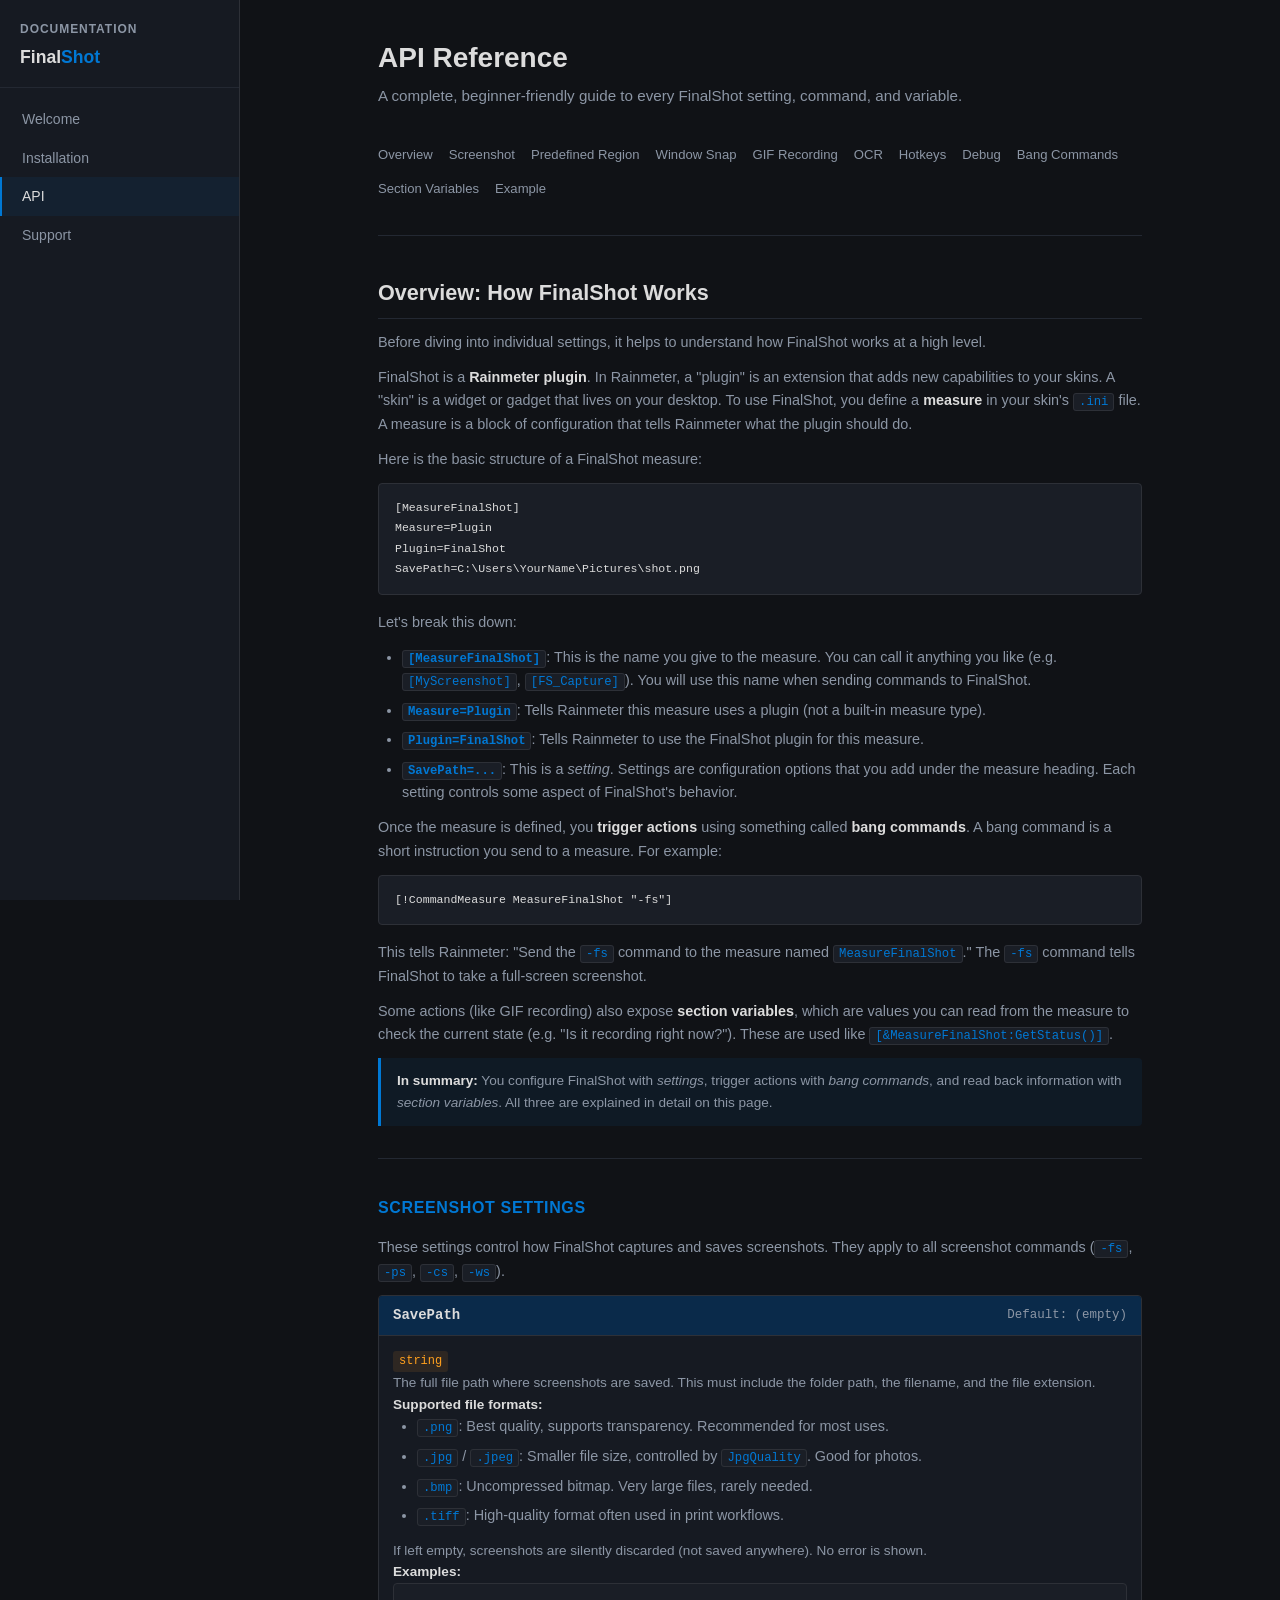
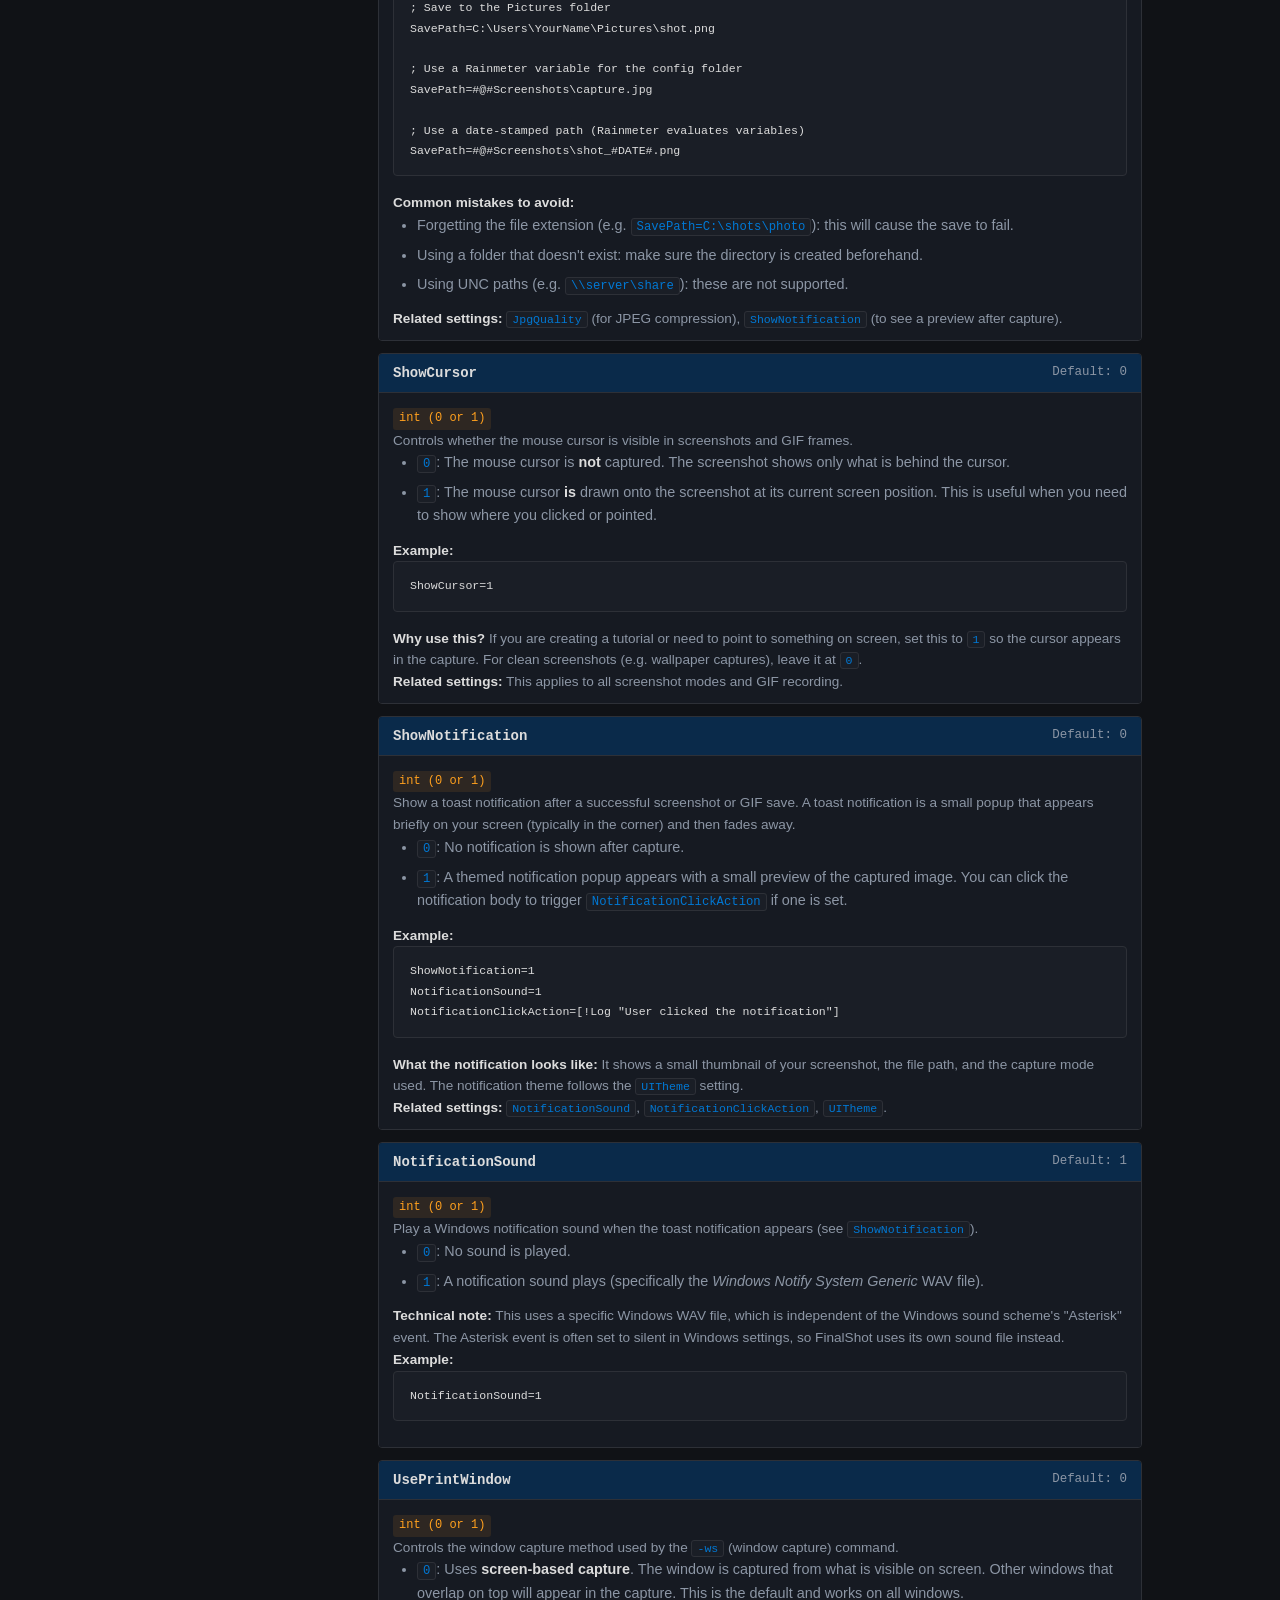
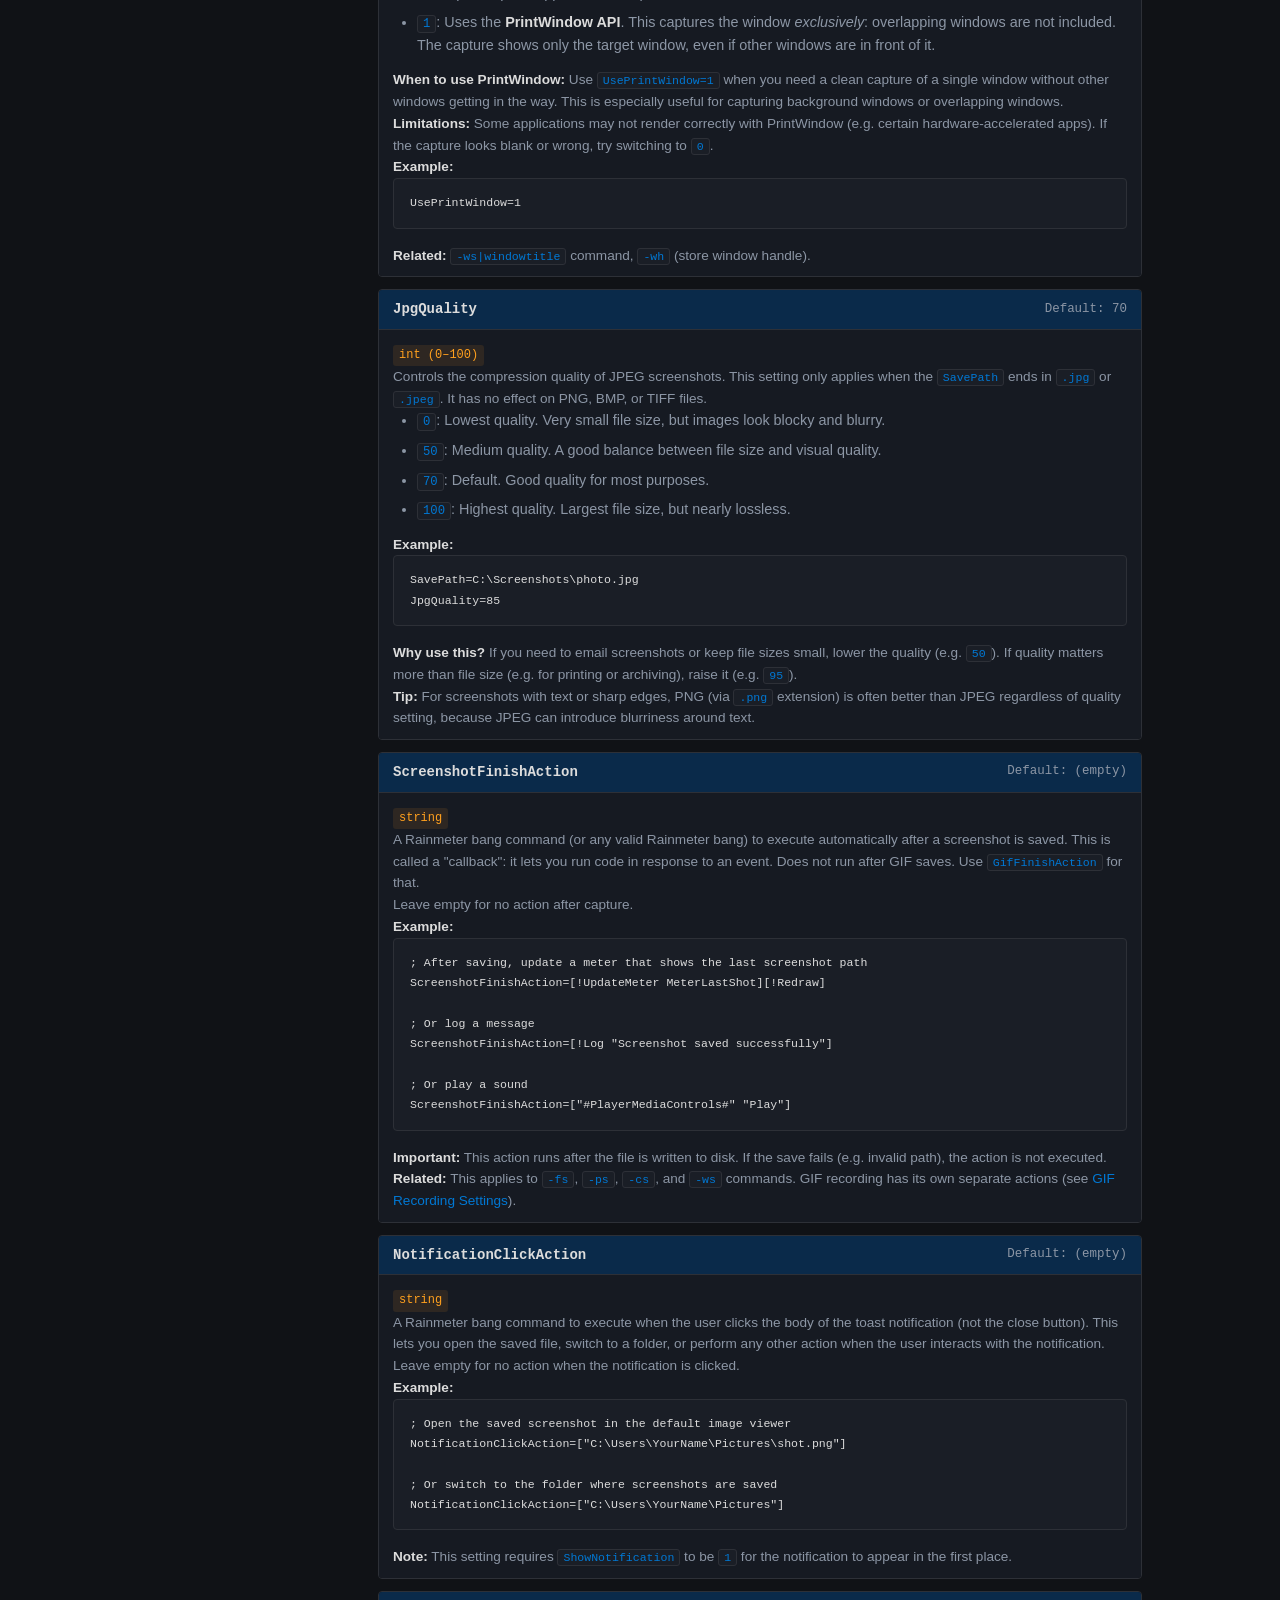
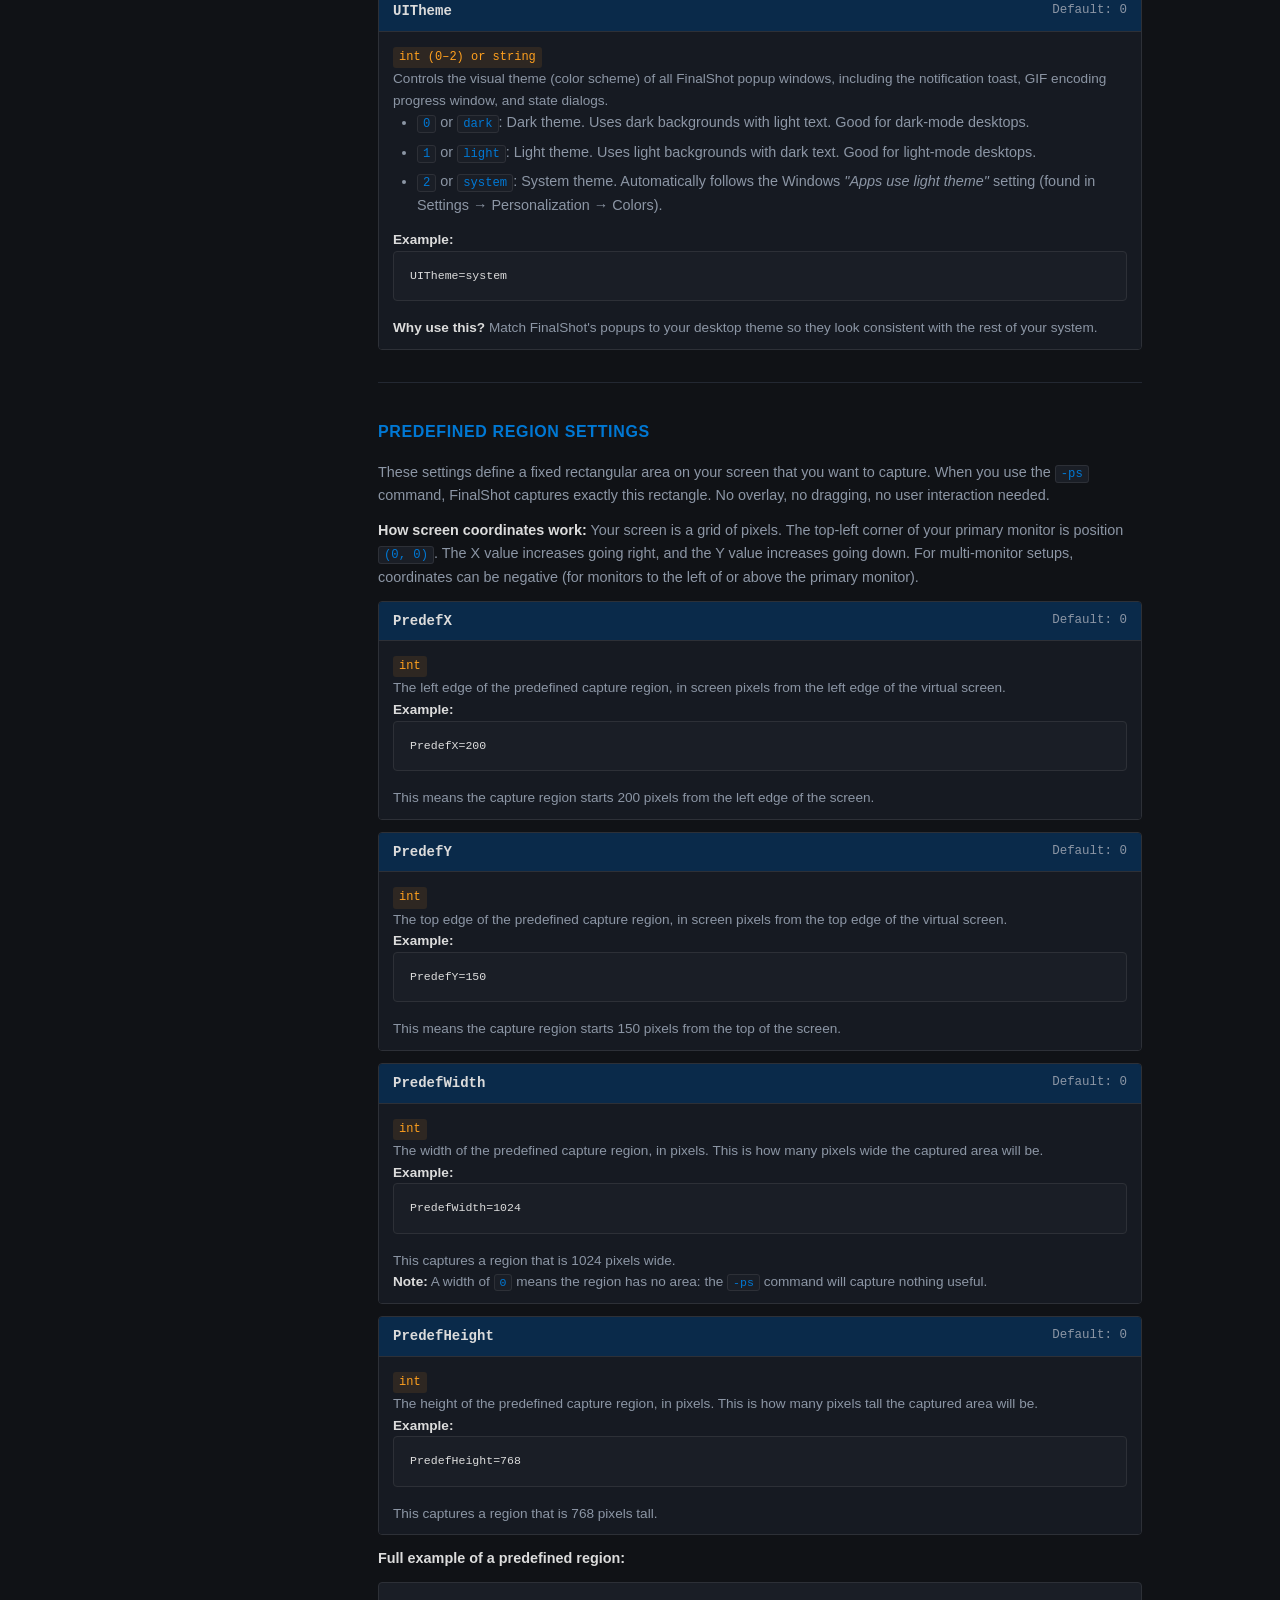
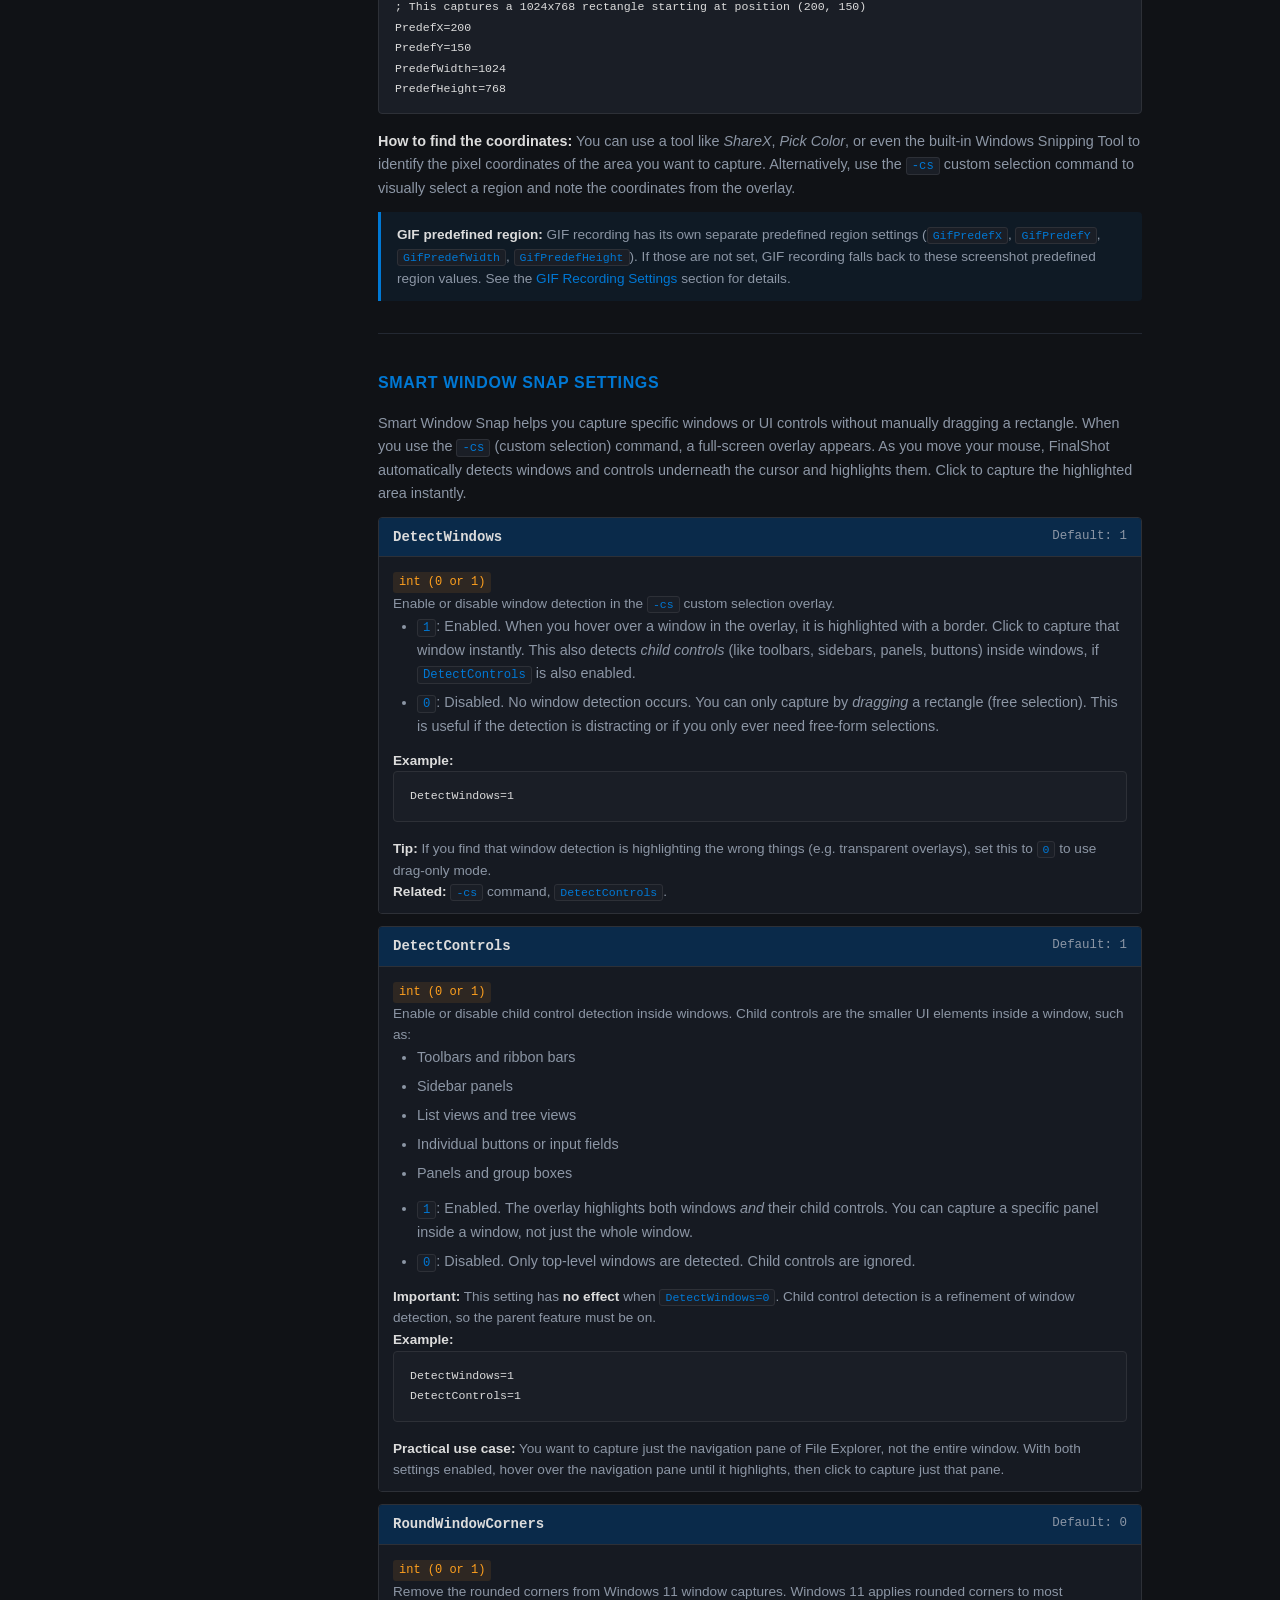
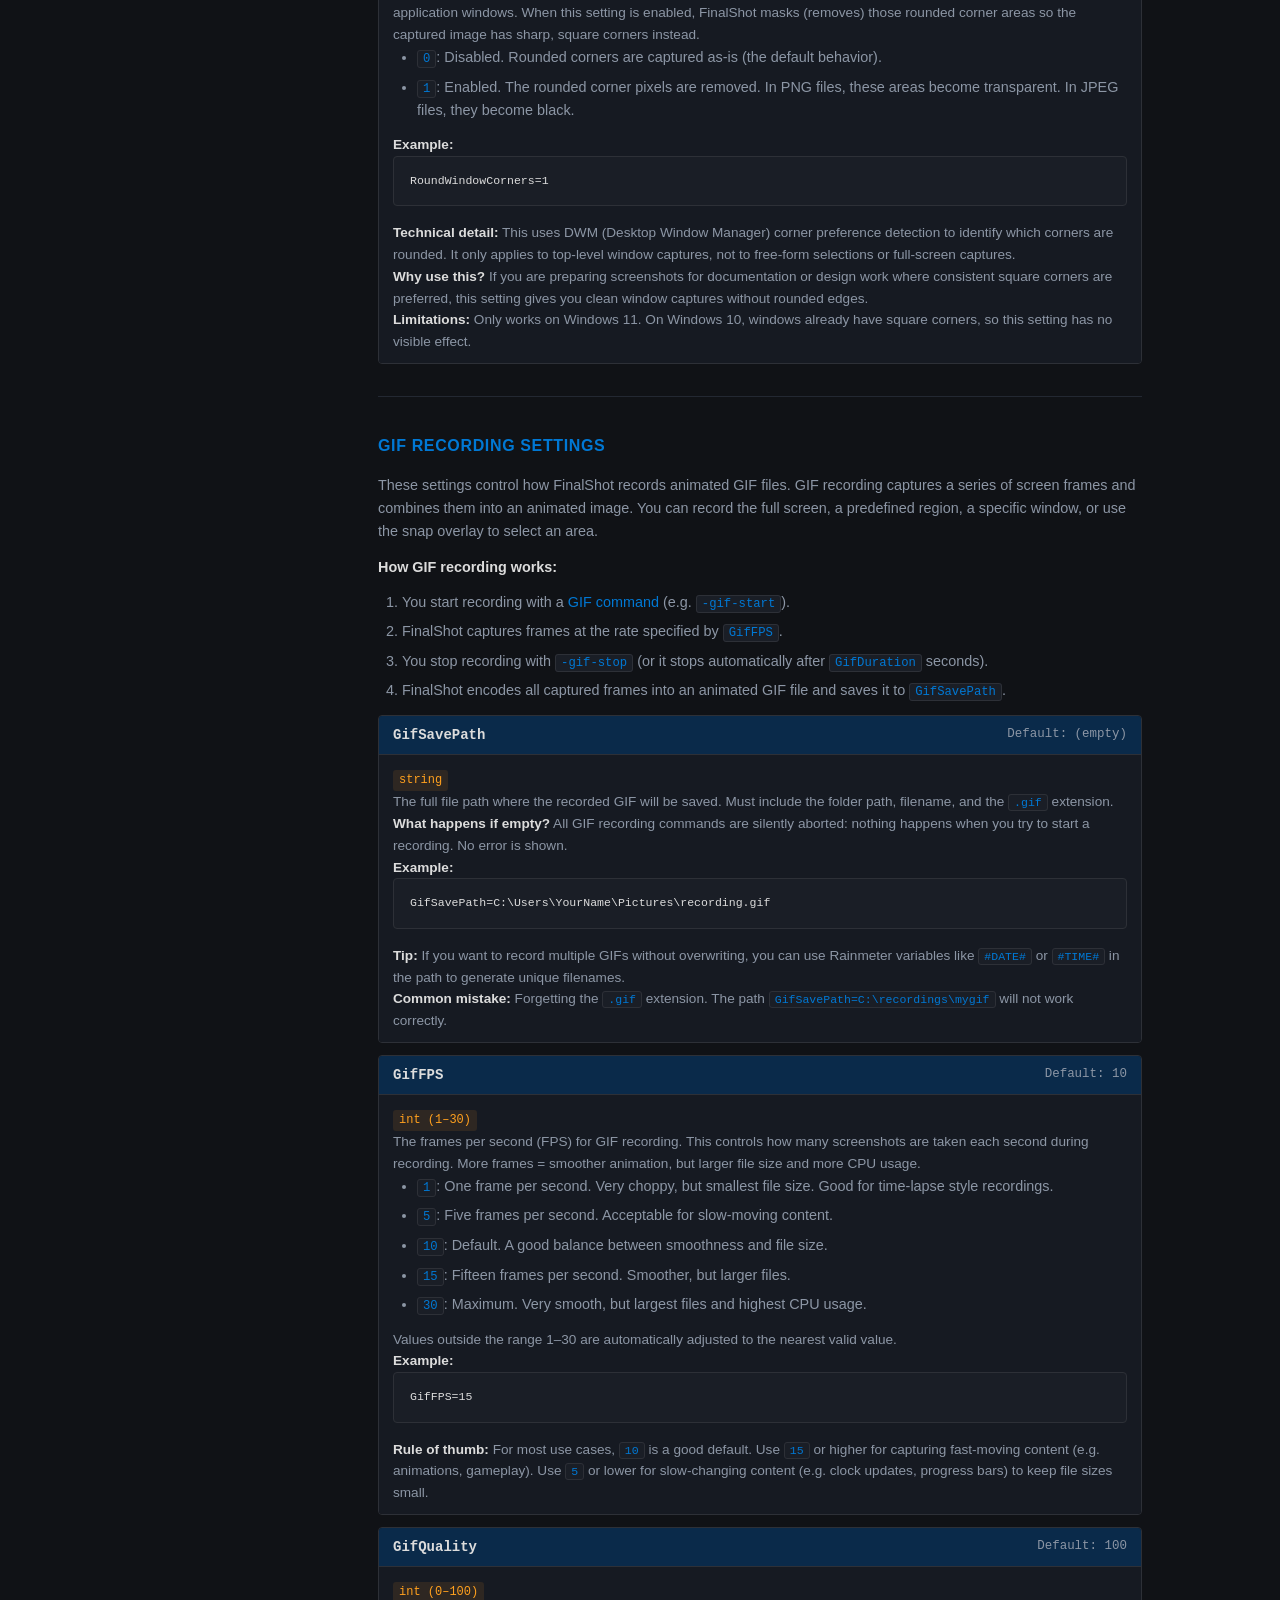
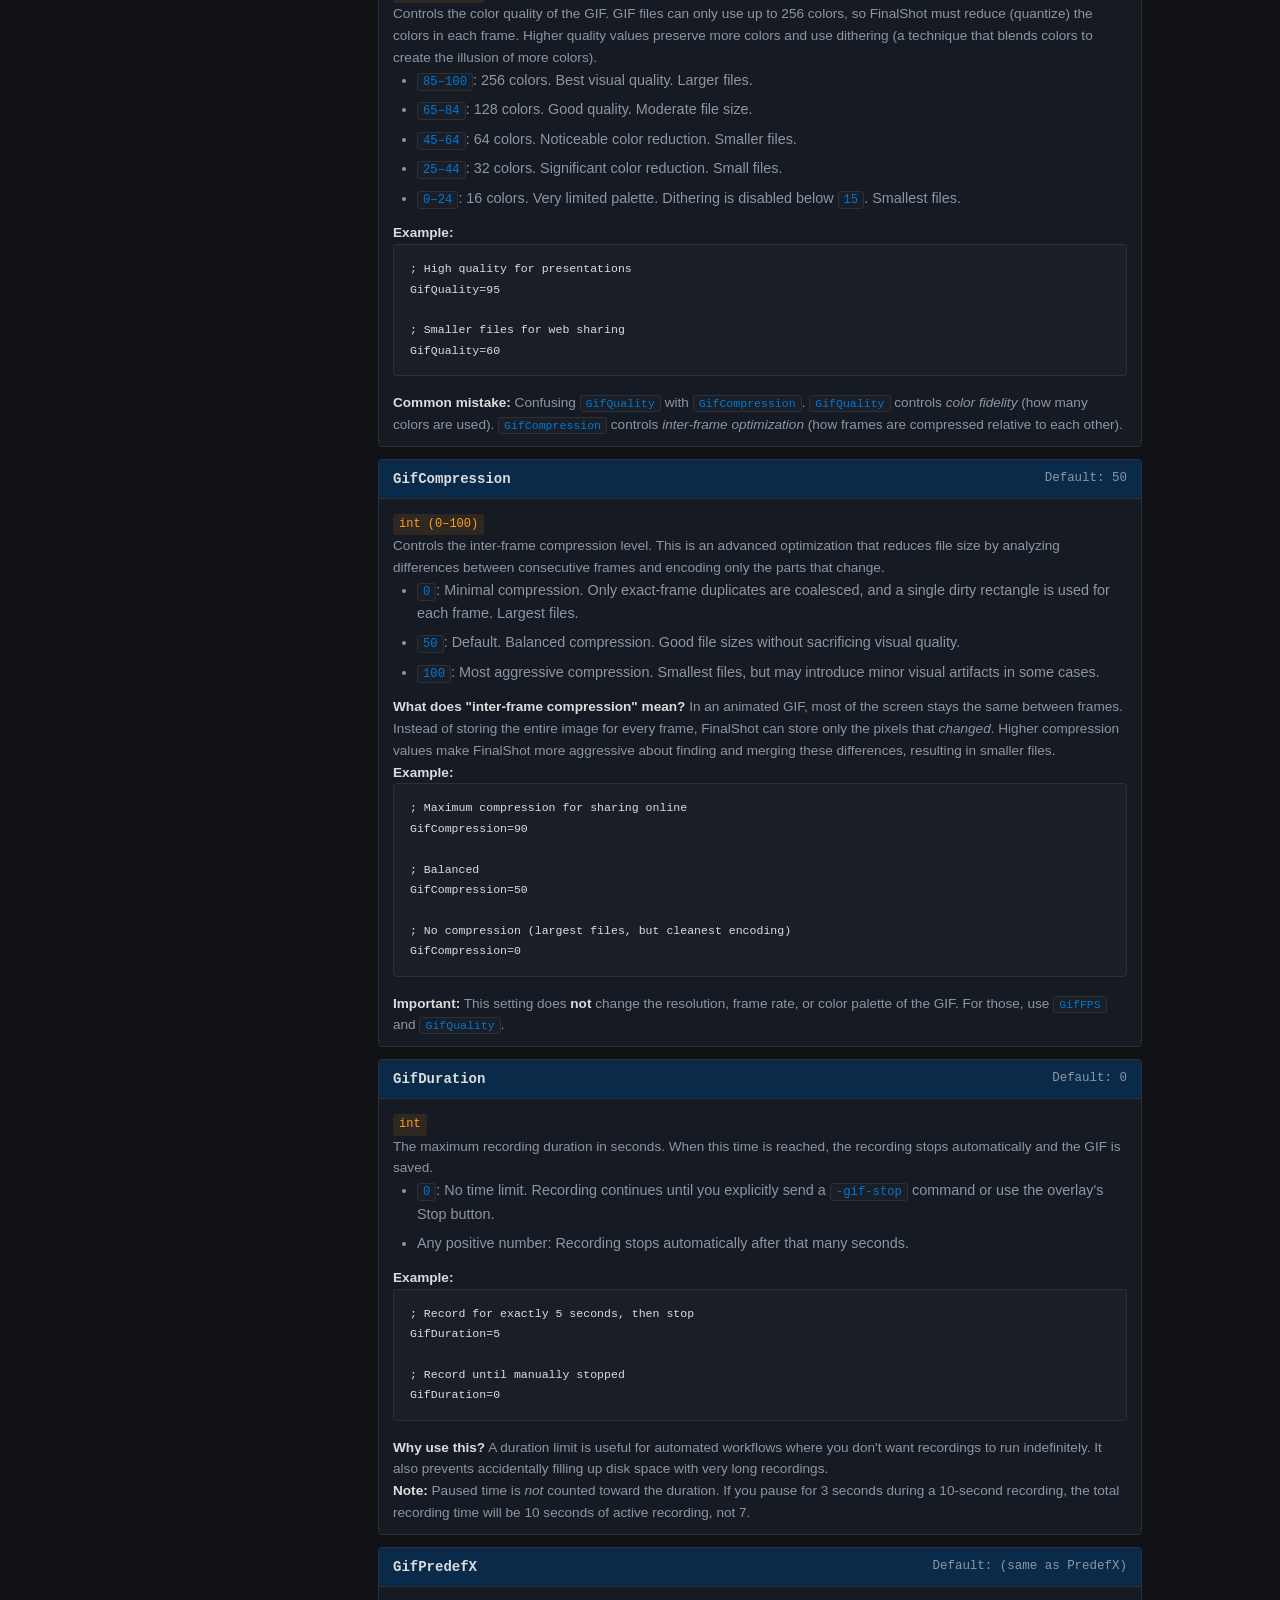
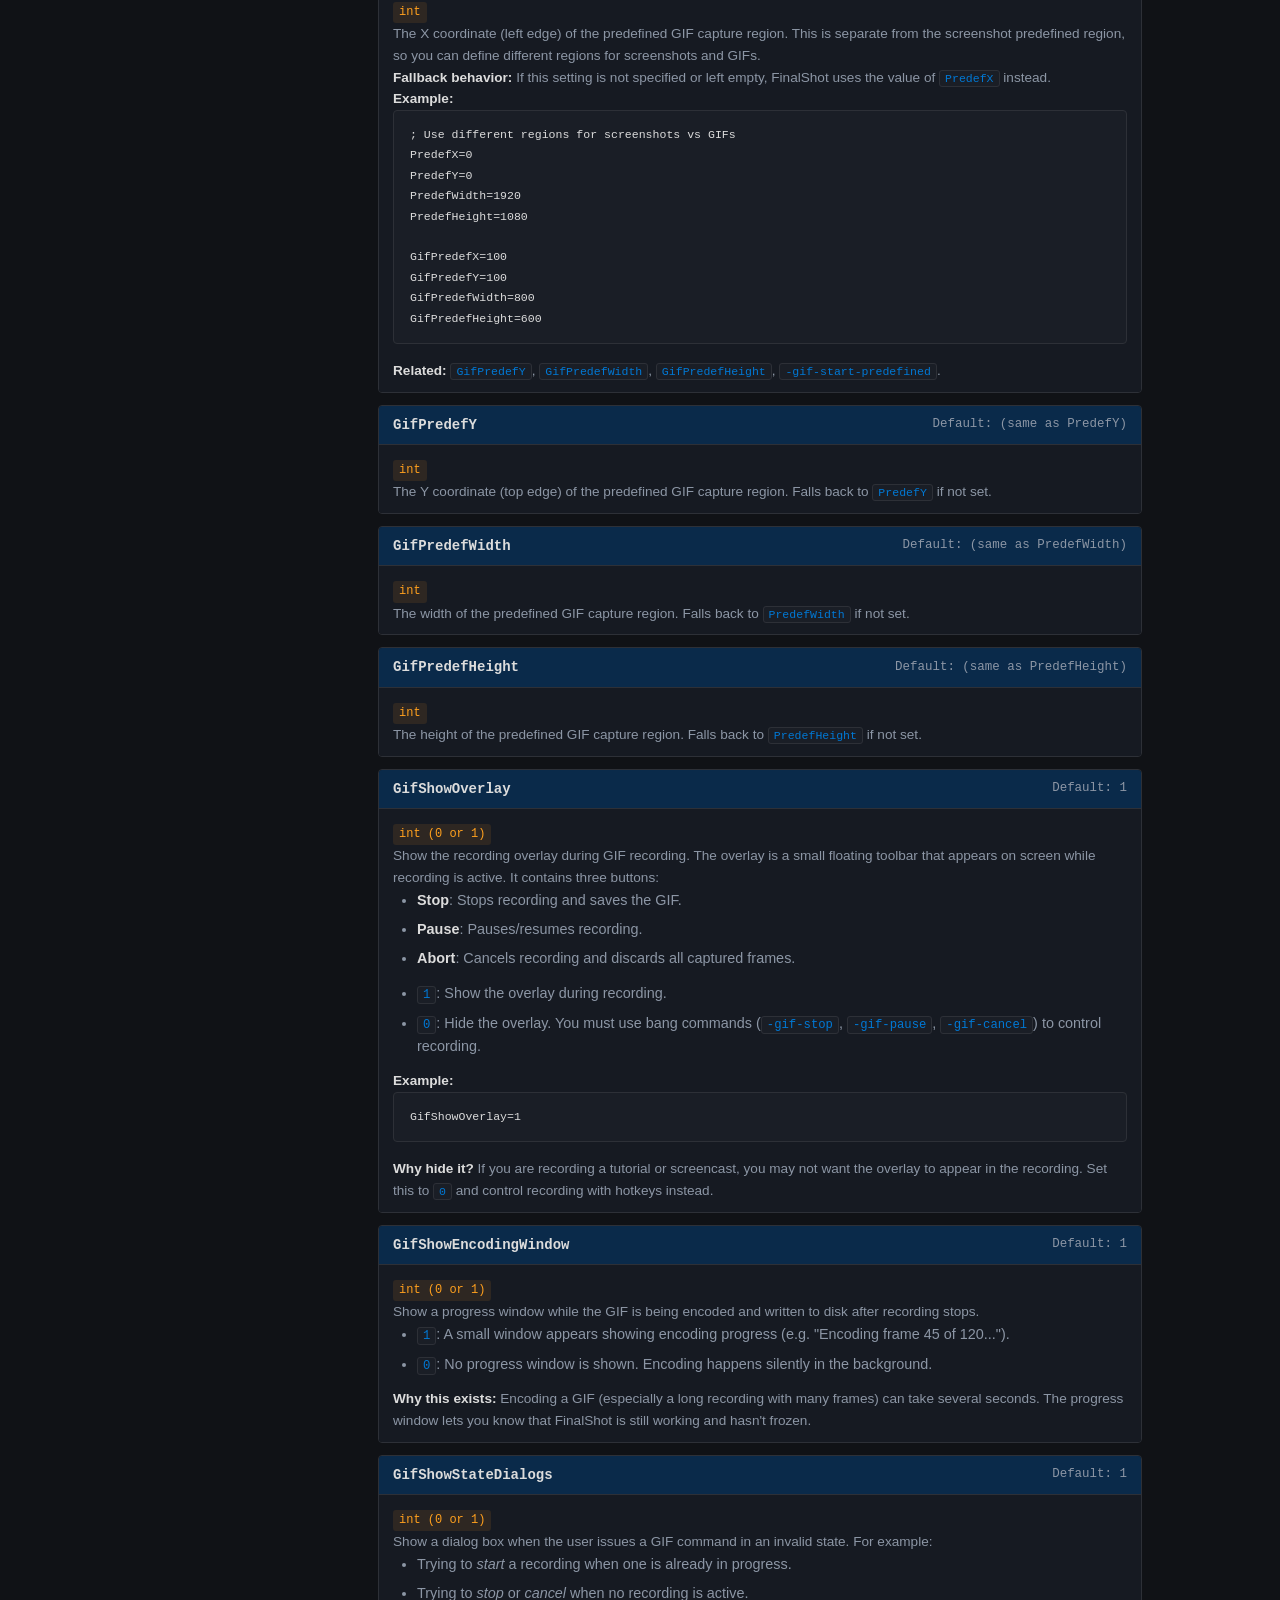
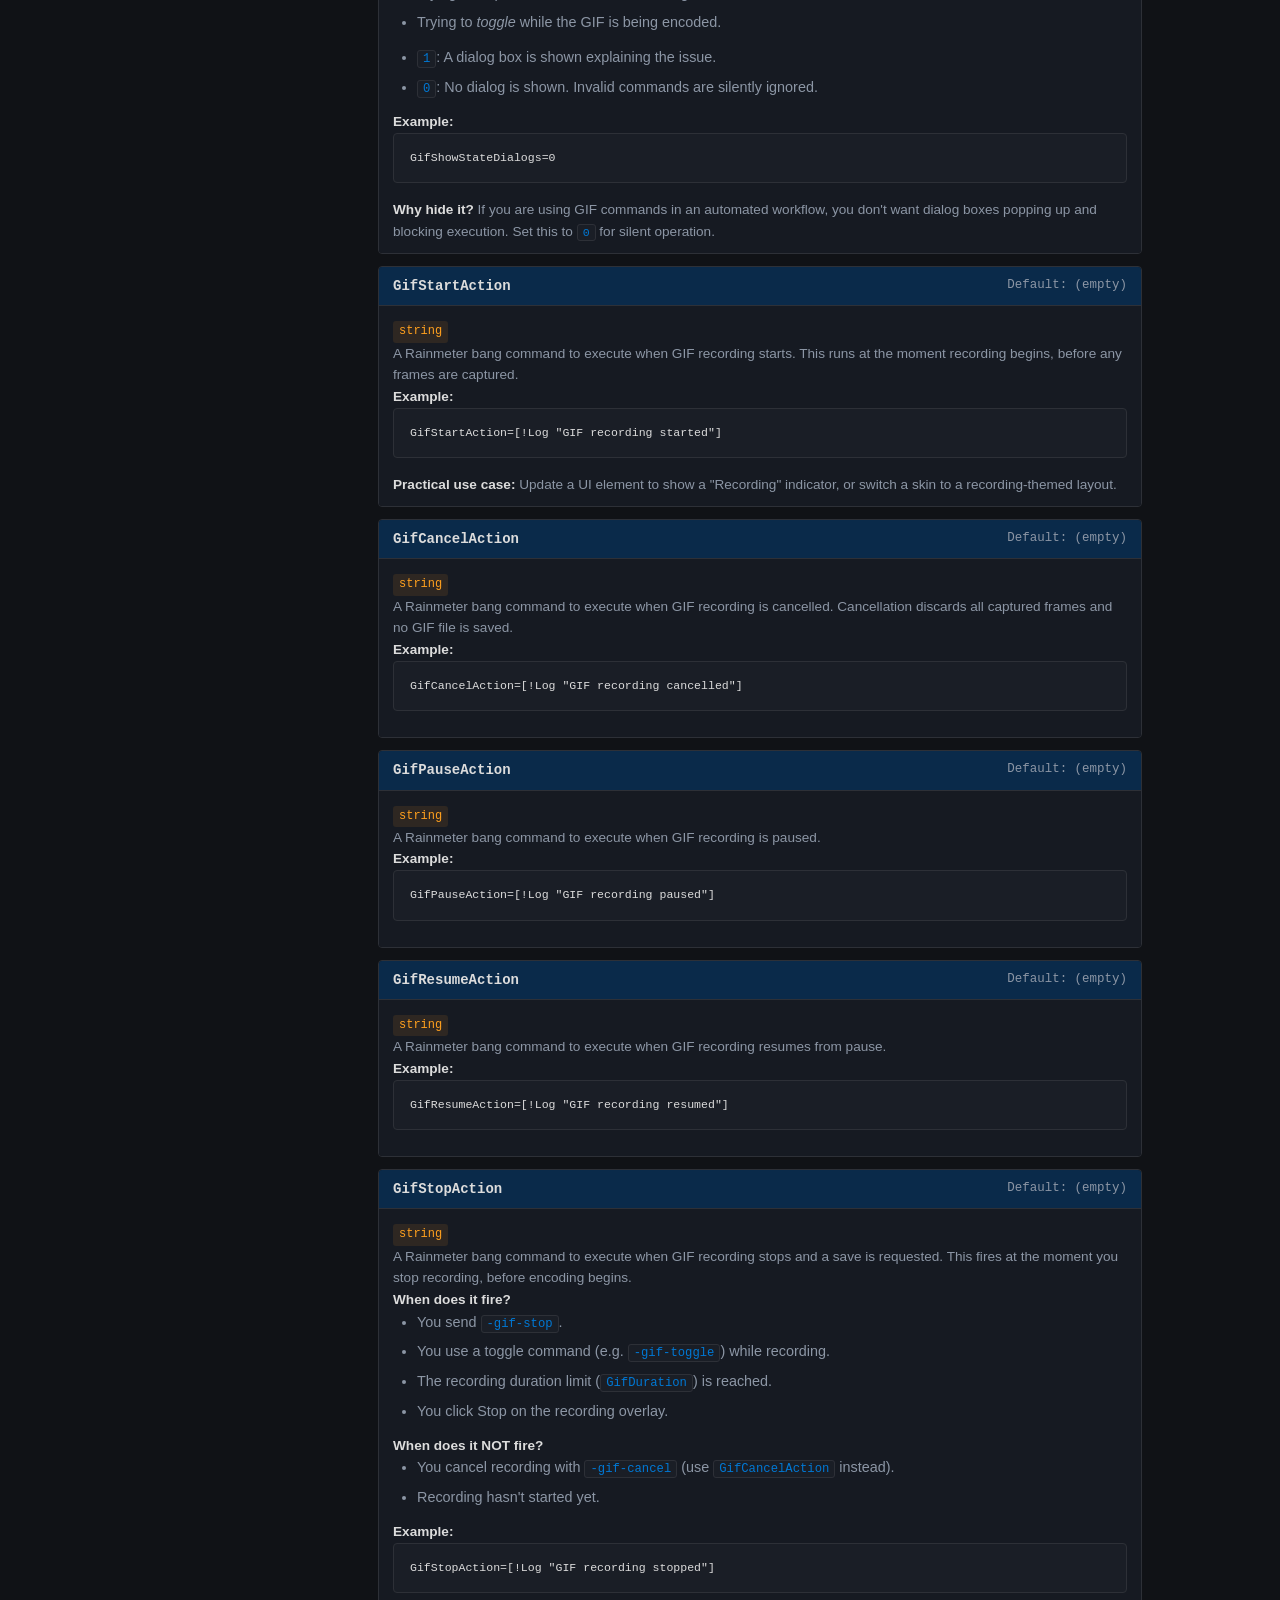
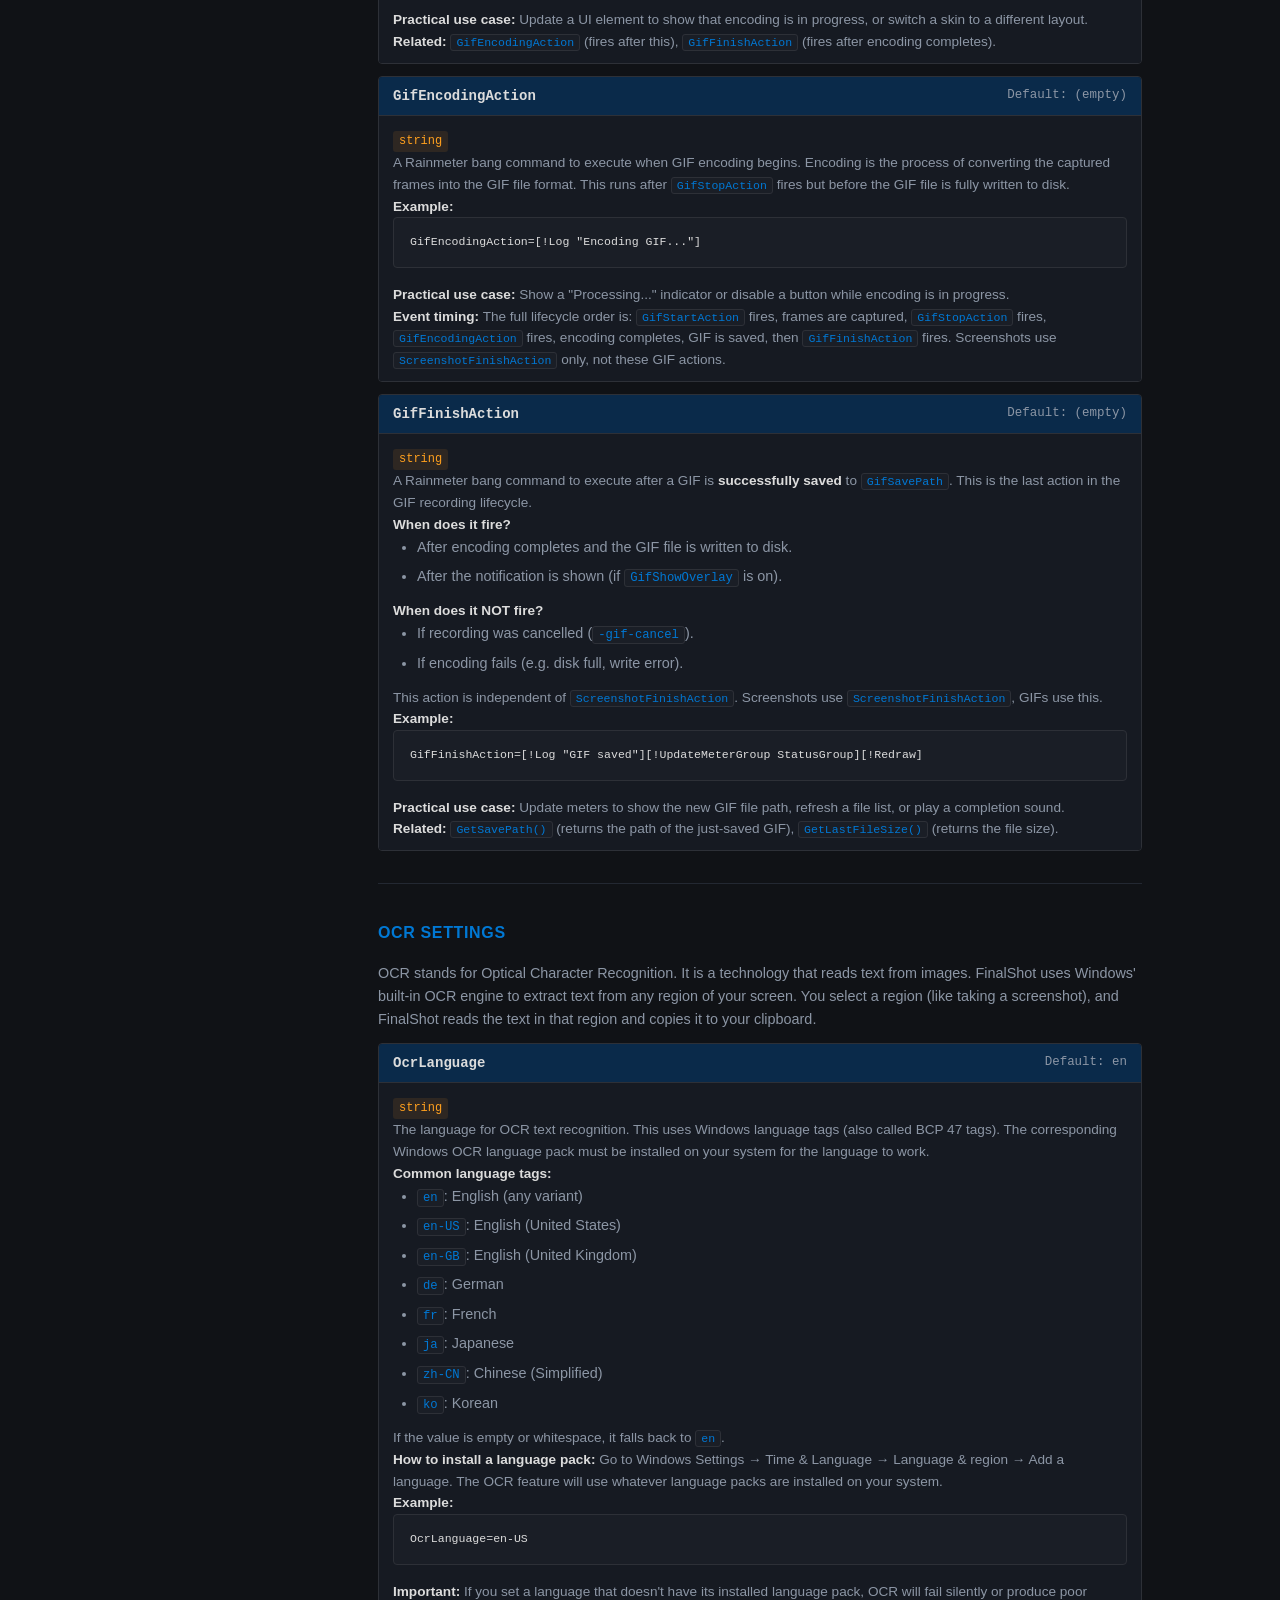
==== docs/api.html @ 5891e448 "Refactor code structure for improved readability and maintainability" ====
<!DOCTYPE html>
<html lang="en">
<head>
    <meta charset="UTF-8">
    <meta name="viewport" content="width=device-width, initial-scale=1.0">
    <title>API Reference - FinalShot Documentation</title>
    <link rel="stylesheet" href="style.css">
</head>
<body>
    <div class="layout">
        <aside class="sidebar">
            <div class="sidebar-header">
                <div class="sidebar-title">Documentation</div>
                <div class="sidebar-brand">Final<span>Shot</span></div>
            </div>
            <nav class="sidebar-nav">
                <a href="welcome.html" class="nav-link">Welcome</a>
                <a href="installation.html" class="nav-link">Installation</a>
                <a href="api.html" class="nav-link active">API</a>
                <a href="support.html" class="nav-link">Support</a>
            </nav>
        </aside>

        <main class="main">
            <div class="content">
                <h1>API Reference</h1>
                <p class="subtitle">A complete, beginner-friendly guide to every FinalShot setting, command, and variable.</p>

                <!-- ============================================ -->
                <!-- Table of Contents                            -->
                <!-- ============================================ -->
                <nav class="page-nav">
                    <a href="#overview">Overview</a>
                    <a href="#screenshot-settings">Screenshot</a>
                    <a href="#predefined-region">Predefined Region</a>
                    <a href="#smart-window-snap">Window Snap</a>
                    <a href="#gif-recording-settings">GIF Recording</a>
                    <a href="#ocr-settings">OCR</a>
                    <a href="#hotkey-settings">Hotkeys</a>
                    <a href="#debug-settings">Debug</a>
                    <a href="#bang-commands">Bang Commands</a>
                    <a href="#section-variables">Section Variables</a>
                    <a href="#example">Example</a>
                </nav>

                <hr class="section-divider">

                <!-- ============================================ -->
                <!-- Overview                                     -->
                <!-- ============================================ -->
                <h2 id="overview">Overview: How FinalShot Works</h2>

                <p>Before diving into individual settings, it helps to understand how FinalShot works at a high level.</p>

                <p>FinalShot is a <strong>Rainmeter plugin</strong>. In Rainmeter, a "plugin" is an extension that adds new capabilities to your skins. A "skin" is a widget or gadget that lives on your desktop. To use FinalShot, you define a <strong>measure</strong> in your skin's <code>.ini</code> file. A measure is a block of configuration that tells Rainmeter what the plugin should do.</p>

                <p>Here is the basic structure of a FinalShot measure:</p>

<pre><code>[MeasureFinalShot]
Measure=Plugin
Plugin=FinalShot
SavePath=C:\Users\YourName\Pictures\shot.png</code></pre>

                <p>Let's break this down:</p>
                <ul>
                    <li><strong><code>[MeasureFinalShot]</code></strong>: This is the name you give to the measure. You can call it anything you like (e.g. <code>[MyScreenshot]</code>, <code>[FS_Capture]</code>). You will use this name when sending commands to FinalShot.</li>
                    <li><strong><code>Measure=Plugin</code></strong>: Tells Rainmeter this measure uses a plugin (not a built-in measure type).</li>
                    <li><strong><code>Plugin=FinalShot</code></strong>: Tells Rainmeter to use the FinalShot plugin for this measure.</li>
                    <li><strong><code>SavePath=...</code></strong>: This is a <em>setting</em>. Settings are configuration options that you add under the measure heading. Each setting controls some aspect of FinalShot's behavior.</li>
                </ul>

                <p>Once the measure is defined, you <strong>trigger actions</strong> using something called <strong>bang commands</strong>. A bang command is a short instruction you send to a measure. For example:</p>

<pre><code>[!CommandMeasure MeasureFinalShot "-fs"]</code></pre>

                <p>This tells Rainmeter: "Send the <code>-fs</code> command to the measure named <code>MeasureFinalShot</code>." The <code>-fs</code> command tells FinalShot to take a full-screen screenshot.</p>

                <p>Some actions (like GIF recording) also expose <strong>section variables</strong>, which are values you can read from the measure to check the current state (e.g. "Is it recording right now?"). These are used like <code>[&amp;MeasureFinalShot:GetStatus()]</code>.</p>

                <div class="note">
                    <p><strong>In summary:</strong> You configure FinalShot with <em>settings</em>, trigger actions with <em>bang commands</em>, and read back information with <em>section variables</em>. All three are explained in detail on this page.</p>
                </div>

                <hr class="section-divider">

                <!-- ============================================ -->
                <!-- Screenshot Settings                          -->
                <!-- ============================================ -->
                <div class="category-header">
                    <h3 id="screenshot-settings">Screenshot Settings</h3>
                </div>

                <p>These settings control how FinalShot captures and saves screenshots. They apply to all screenshot commands (<code>-fs</code>, <code>-ps</code>, <code>-cs</code>, <code>-ws</code>).</p>

                <div class="api-block">
                    <div class="api-block-header">
                        <span class="api-name">SavePath</span>
                        <span class="api-default">Default: (empty)</span>
                    </div>
                    <div class="api-block-content">
                        <span class="api-type">string</span>
                        <p>The full file path where screenshots are saved. This must include the folder path, the filename, and the file extension.</p>
                        <p><strong>Supported file formats:</strong></p>
                        <ul>
                            <li><code>.png</code>: Best quality, supports transparency. Recommended for most uses.</li>
                            <li><code>.jpg</code> / <code>.jpeg</code>: Smaller file size, controlled by <code>JpgQuality</code>. Good for photos.</li>
                            <li><code>.bmp</code>: Uncompressed bitmap. Very large files, rarely needed.</li>
                            <li><code>.tiff</code>: High-quality format often used in print workflows.</li>
                        </ul>
                        <p>If left empty, screenshots are silently discarded (not saved anywhere). No error is shown.</p>

                        <p><strong>Examples:</strong></p>
<pre><code>; Save to the Pictures folder
SavePath=C:\Users\YourName\Pictures\shot.png

; Use a Rainmeter variable for the config folder
SavePath=#@#Screenshots\capture.jpg

; Use a date-stamped path (Rainmeter evaluates variables)
SavePath=#@#Screenshots\shot_#DATE#.png</code></pre>

                        <p><strong>Common mistakes to avoid:</strong></p>
                        <ul>
                            <li>Forgetting the file extension (e.g. <code>SavePath=C:\shots\photo</code>): this will cause the save to fail.</li>
                            <li>Using a folder that doesn't exist: make sure the directory is created beforehand.</li>
                            <li>Using UNC paths (e.g. <code>\\server\share</code>): these are not supported.</li>
                        </ul>

                        <p><strong>Related settings:</strong> <a href="#screenshot-settings"><code>JpgQuality</code></a> (for JPEG compression), <a href="#screenshot-settings"><code>ShowNotification</code></a> (to see a preview after capture).</p>
                    </div>
                </div>

                <div class="api-block">
                    <div class="api-block-header">
                        <span class="api-name">ShowCursor</span>
                        <span class="api-default">Default: 0</span>
                    </div>
                    <div class="api-block-content">
                        <span class="api-type">int (0 or 1)</span>
                        <p>Controls whether the mouse cursor is visible in screenshots and GIF frames.</p>
                        <ul>
                            <li><code>0</code>: The mouse cursor is <strong>not</strong> captured. The screenshot shows only what is behind the cursor.</li>
                            <li><code>1</code>: The mouse cursor <strong>is</strong> drawn onto the screenshot at its current screen position. This is useful when you need to show where you clicked or pointed.</li>
                        </ul>

                        <p><strong>Example:</strong></p>
<pre><code>ShowCursor=1</code></pre>

                        <p><strong>Why use this?</strong> If you are creating a tutorial or need to point to something on screen, set this to <code>1</code> so the cursor appears in the capture. For clean screenshots (e.g. wallpaper captures), leave it at <code>0</code>.</p>

                        <p><strong>Related settings:</strong> This applies to all screenshot modes and GIF recording.</p>
                    </div>
                </div>

                <div class="api-block">
                    <div class="api-block-header">
                        <span class="api-name">ShowNotification</span>
                        <span class="api-default">Default: 0</span>
                    </div>
                    <div class="api-block-content">
                        <span class="api-type">int (0 or 1)</span>
                        <p>Show a toast notification after a successful screenshot or GIF save. A toast notification is a small popup that appears briefly on your screen (typically in the corner) and then fades away.</p>
                        <ul>
                            <li><code>0</code>: No notification is shown after capture.</li>
                            <li><code>1</code>: A themed notification popup appears with a small preview of the captured image. You can click the notification body to trigger <code>NotificationClickAction</code> if one is set.</li>
                        </ul>

                        <p><strong>Example:</strong></p>
<pre><code>ShowNotification=1
NotificationSound=1
NotificationClickAction=[!Log "User clicked the notification"]</code></pre>

                        <p><strong>What the notification looks like:</strong> It shows a small thumbnail of your screenshot, the file path, and the capture mode used. The notification theme follows the <a href="#screenshot-settings"><code>UITheme</code></a> setting.</p>

                        <p><strong>Related settings:</strong> <a href="#screenshot-settings"><code>NotificationSound</code></a>, <a href="#screenshot-settings"><code>NotificationClickAction</code></a>, <a href="#screenshot-settings"><code>UITheme</code></a>.</p>
                    </div>
                </div>

                <div class="api-block">
                    <div class="api-block-header">
                        <span class="api-name">NotificationSound</span>
                        <span class="api-default">Default: 1</span>
                    </div>
                    <div class="api-block-content">
                        <span class="api-type">int (0 or 1)</span>
                        <p>Play a Windows notification sound when the toast notification appears (see <a href="#screenshot-settings"><code>ShowNotification</code></a>).</p>
                        <ul>
                            <li><code>0</code>: No sound is played.</li>
                            <li><code>1</code>: A notification sound plays (specifically the <em>Windows Notify System Generic</em> WAV file).</li>
                        </ul>

                        <p><strong>Technical note:</strong> This uses a specific Windows WAV file, which is independent of the Windows sound scheme's "Asterisk" event. The Asterisk event is often set to silent in Windows settings, so FinalShot uses its own sound file instead.</p>

                        <p><strong>Example:</strong></p>
<pre><code>NotificationSound=1</code></pre>
                    </div>
                </div>

                <div class="api-block">
                    <div class="api-block-header">
                        <span class="api-name">UsePrintWindow</span>
                        <span class="api-default">Default: 0</span>
                    </div>
                    <div class="api-block-content">
                        <span class="api-type">int (0 or 1)</span>
                        <p>Controls the window capture method used by the <a href="#bang-commands"><code>-ws</code></a> (window capture) command.</p>
                        <ul>
                            <li><code>0</code>: Uses <strong>screen-based capture</strong>. The window is captured from what is visible on screen. Other windows that overlap on top will appear in the capture. This is the default and works on all windows.</li>
                            <li><code>1</code>: Uses the <strong>PrintWindow API</strong>. This captures the window <em>exclusively</em>: overlapping windows are not included. The capture shows only the target window, even if other windows are in front of it.</li>
                        </ul>

                        <p><strong>When to use PrintWindow:</strong> Use <code>UsePrintWindow=1</code> when you need a clean capture of a single window without other windows getting in the way. This is especially useful for capturing background windows or overlapping windows.</p>

                        <p><strong>Limitations:</strong> Some applications may not render correctly with PrintWindow (e.g. certain hardware-accelerated apps). If the capture looks blank or wrong, try switching to <code>0</code>.</p>

                        <p><strong>Example:</strong></p>
<pre><code>UsePrintWindow=1</code></pre>

                        <p><strong>Related:</strong> <a href="#bang-commands"><code>-ws|windowtitle</code></a> command, <a href="#bang-commands"><code>-wh</code></a> (store window handle).</p>
                    </div>
                </div>

                <div class="api-block">
                    <div class="api-block-header">
                        <span class="api-name">JpgQuality</span>
                        <span class="api-default">Default: 70</span>
                    </div>
                    <div class="api-block-content">
                        <span class="api-type">int (0–100)</span>
                        <p>Controls the compression quality of JPEG screenshots. This setting only applies when the <a href="#screenshot-settings"><code>SavePath</code></a> ends in <code>.jpg</code> or <code>.jpeg</code>. It has no effect on PNG, BMP, or TIFF files.</p>
                        <ul>
                            <li><code>0</code>: Lowest quality. Very small file size, but images look blocky and blurry.</li>
                            <li><code>50</code>: Medium quality. A good balance between file size and visual quality.</li>
                            <li><code>70</code>: Default. Good quality for most purposes.</li>
                            <li><code>100</code>: Highest quality. Largest file size, but nearly lossless.</li>
                        </ul>

                        <p><strong>Example:</strong></p>
<pre><code>SavePath=C:\Screenshots\photo.jpg
JpgQuality=85</code></pre>

                        <p><strong>Why use this?</strong> If you need to email screenshots or keep file sizes small, lower the quality (e.g. <code>50</code>). If quality matters more than file size (e.g. for printing or archiving), raise it (e.g. <code>95</code>).</p>

                        <p><strong>Tip:</strong> For screenshots with text or sharp edges, PNG (via <code>.png</code> extension) is often better than JPEG regardless of quality setting, because JPEG can introduce blurriness around text.</p>
                    </div>
                </div>

                <div class="api-block">
                    <div class="api-block-header">
                        <span class="api-name">ScreenshotFinishAction</span>
                        <span class="api-default">Default: (empty)</span>
                    </div>
                    <div class="api-block-content">
                        <span class="api-type">string</span>
                        <p>A Rainmeter bang command (or any valid Rainmeter bang) to execute automatically after a screenshot is saved. This is called a "callback": it lets you run code in response to an event. Does not run after GIF saves. Use <a href="#gif-recording-settings"><code>GifFinishAction</code></a> for that.</p>
                        <p>Leave empty for no action after capture.</p>

                        <p><strong>Example:</strong></p>
<pre><code>; After saving, update a meter that shows the last screenshot path
ScreenshotFinishAction=[!UpdateMeter MeterLastShot][!Redraw]

; Or log a message
ScreenshotFinishAction=[!Log "Screenshot saved successfully"]

; Or play a sound
ScreenshotFinishAction=["#PlayerMediaControls#" "Play"]</code></pre>

                        <p><strong>Important:</strong> This action runs after the file is written to disk. If the save fails (e.g. invalid path), the action is not executed.</p>

                        <p><strong>Related:</strong> This applies to <a href="#bang-commands"><code>-fs</code></a>, <a href="#bang-commands"><code>-ps</code></a>, <a href="#bang-commands"><code>-cs</code></a>, and <a href="#bang-commands"><code>-ws</code></a> commands. GIF recording has its own separate actions (see <a href="#gif-recording-settings">GIF Recording Settings</a>).</p>
                    </div>
                </div>

                <div class="api-block">
                    <div class="api-block-header">
                        <span class="api-name">NotificationClickAction</span>
                        <span class="api-default">Default: (empty)</span>
                    </div>
                    <div class="api-block-content">
                        <span class="api-type">string</span>
                        <p>A Rainmeter bang command to execute when the user clicks the body of the toast notification (not the close button). This lets you open the saved file, switch to a folder, or perform any other action when the user interacts with the notification.</p>
                        <p>Leave empty for no action when the notification is clicked.</p>

                        <p><strong>Example:</strong></p>
<pre><code>; Open the saved screenshot in the default image viewer
NotificationClickAction=["C:\Users\YourName\Pictures\shot.png"]

; Or switch to the folder where screenshots are saved
NotificationClickAction=["C:\Users\YourName\Pictures"]</code></pre>

                        <p><strong>Note:</strong> This setting requires <a href="#screenshot-settings"><code>ShowNotification</code></a> to be <code>1</code> for the notification to appear in the first place.</p>
                    </div>
                </div>

                <div class="api-block">
                    <div class="api-block-header">
                        <span class="api-name">UITheme</span>
                        <span class="api-default">Default: 0</span>
                    </div>
                    <div class="api-block-content">
                        <span class="api-type">int (0–2) or string</span>
                        <p>Controls the visual theme (color scheme) of all FinalShot popup windows, including the notification toast, GIF encoding progress window, and state dialogs.</p>
                        <ul>
                            <li><code>0</code> or <code>dark</code>: Dark theme. Uses dark backgrounds with light text. Good for dark-mode desktops.</li>
                            <li><code>1</code> or <code>light</code>: Light theme. Uses light backgrounds with dark text. Good for light-mode desktops.</li>
                            <li><code>2</code> or <code>system</code>: System theme. Automatically follows the Windows <em>"Apps use light theme"</em> setting (found in Settings &rarr; Personalization &rarr; Colors).</li>
                        </ul>

                        <p><strong>Example:</strong></p>
<pre><code>UITheme=system</code></pre>

                        <p><strong>Why use this?</strong> Match FinalShot's popups to your desktop theme so they look consistent with the rest of your system.</p>
                    </div>
                </div>

                <hr class="section-divider">

                <!-- ============================================ -->
                <!-- Predefined Region                            -->
                <!-- ============================================ -->
                <div class="category-header">
                    <h3 id="predefined-region">Predefined Region Settings</h3>
                </div>

                <p>These settings define a fixed rectangular area on your screen that you want to capture. When you use the <a href="#bang-commands"><code>-ps</code></a> command, FinalShot captures exactly this rectangle. No overlay, no dragging, no user interaction needed.</p>

                <p><strong>How screen coordinates work:</strong> Your screen is a grid of pixels. The top-left corner of your primary monitor is position <code>(0, 0)</code>. The X value increases going right, and the Y value increases going down. For multi-monitor setups, coordinates can be negative (for monitors to the left of or above the primary monitor).</p>

                <div class="api-block">
                    <div class="api-block-header">
                        <span class="api-name">PredefX</span>
                        <span class="api-default">Default: 0</span>
                    </div>
                    <div class="api-block-content">
                        <span class="api-type">int</span>
                        <p>The left edge of the predefined capture region, in screen pixels from the left edge of the virtual screen.</p>

                        <p><strong>Example:</strong></p>
<pre><code>PredefX=200</code></pre>
                        <p>This means the capture region starts 200 pixels from the left edge of the screen.</p>
                    </div>
                </div>

                <div class="api-block">
                    <div class="api-block-header">
                        <span class="api-name">PredefY</span>
                        <span class="api-default">Default: 0</span>
                    </div>
                    <div class="api-block-content">
                        <span class="api-type">int</span>
                        <p>The top edge of the predefined capture region, in screen pixels from the top edge of the virtual screen.</p>

                        <p><strong>Example:</strong></p>
<pre><code>PredefY=150</code></pre>
                        <p>This means the capture region starts 150 pixels from the top of the screen.</p>
                    </div>
                </div>

                <div class="api-block">
                    <div class="api-block-header">
                        <span class="api-name">PredefWidth</span>
                        <span class="api-default">Default: 0</span>
                    </div>
                    <div class="api-block-content">
                        <span class="api-type">int</span>
                        <p>The width of the predefined capture region, in pixels. This is how many pixels wide the captured area will be.</p>

                        <p><strong>Example:</strong></p>
<pre><code>PredefWidth=1024</code></pre>
                        <p>This captures a region that is 1024 pixels wide.</p>

                        <p><strong>Note:</strong> A width of <code>0</code> means the region has no area: the <a href="#bang-commands"><code>-ps</code></a> command will capture nothing useful.</p>
                    </div>
                </div>

                <div class="api-block">
                    <div class="api-block-header">
                        <span class="api-name">PredefHeight</span>
                        <span class="api-default">Default: 0</span>
                    </div>
                    <div class="api-block-content">
                        <span class="api-type">int</span>
                        <p>The height of the predefined capture region, in pixels. This is how many pixels tall the captured area will be.</p>

                        <p><strong>Example:</strong></p>
<pre><code>PredefHeight=768</code></pre>
                        <p>This captures a region that is 768 pixels tall.</p>
                    </div>
                </div>

                <p><strong>Full example of a predefined region:</strong></p>
<pre><code>; This captures a 1024x768 rectangle starting at position (200, 150)
PredefX=200
PredefY=150
PredefWidth=1024
PredefHeight=768</code></pre>

                <p><strong>How to find the coordinates:</strong> You can use a tool like <em>ShareX</em>, <em>Pick Color</em>, or even the built-in Windows Snipping Tool to identify the pixel coordinates of the area you want to capture. Alternatively, use the <a href="#bang-commands"><code>-cs</code></a> custom selection command to visually select a region and note the coordinates from the overlay.</p>

                <div class="note">
                    <p><strong>GIF predefined region:</strong> GIF recording has its own separate predefined region settings (<a href="#gif-recording-settings"><code>GifPredefX</code></a>, <a href="#gif-recording-settings"><code>GifPredefY</code></a>, <a href="#gif-recording-settings"><code>GifPredefWidth</code></a>, <a href="#gif-recording-settings"><code>GifPredefHeight</code></a>). If those are not set, GIF recording falls back to these screenshot predefined region values. See the <a href="#gif-recording-settings">GIF Recording Settings</a> section for details.</p>
                </div>

                <hr class="section-divider">

                <!-- ============================================ -->
                <!-- Smart Window Snap                            -->
                <!-- ============================================ -->
                <div class="category-header">
                    <h3 id="smart-window-snap">Smart Window Snap Settings</h3>
                </div>

                <p>Smart Window Snap helps you capture specific windows or UI controls without manually dragging a rectangle. When you use the <a href="#bang-commands"><code>-cs</code></a> (custom selection) command, a full-screen overlay appears. As you move your mouse, FinalShot automatically detects windows and controls underneath the cursor and highlights them. Click to capture the highlighted area instantly.</p>

                <div class="api-block">
                    <div class="api-block-header">
                        <span class="api-name">DetectWindows</span>
                        <span class="api-default">Default: 1</span>
                    </div>
                    <div class="api-block-content">
                        <span class="api-type">int (0 or 1)</span>
                        <p>Enable or disable window detection in the <a href="#bang-commands"><code>-cs</code></a> custom selection overlay.</p>
                        <ul>
                            <li><code>1</code>: Enabled. When you hover over a window in the overlay, it is highlighted with a border. Click to capture that window instantly. This also detects <em>child controls</em> (like toolbars, sidebars, panels, buttons) inside windows, if <code>DetectControls</code> is also enabled.</li>
                            <li><code>0</code>: Disabled. No window detection occurs. You can only capture by <em>dragging</em> a rectangle (free selection). This is useful if the detection is distracting or if you only ever need free-form selections.</li>
                        </ul>

                        <p><strong>Example:</strong></p>
<pre><code>DetectWindows=1</code></pre>

                        <p><strong>Tip:</strong> If you find that window detection is highlighting the wrong things (e.g. transparent overlays), set this to <code>0</code> to use drag-only mode.</p>

                        <p><strong>Related:</strong> <a href="#bang-commands"><code>-cs</code></a> command, <a href="#smart-window-snap"><code>DetectControls</code></a>.</p>
                    </div>
                </div>

                <div class="api-block">
                    <div class="api-block-header">
                        <span class="api-name">DetectControls</span>
                        <span class="api-default">Default: 1</span>
                    </div>
                    <div class="api-block-content">
                        <span class="api-type">int (0 or 1)</span>
                        <p>Enable or disable child control detection inside windows. Child controls are the smaller UI elements inside a window, such as:</p>
                        <ul>
                            <li>Toolbars and ribbon bars</li>
                            <li>Sidebar panels</li>
                            <li>List views and tree views</li>
                            <li>Individual buttons or input fields</li>
                            <li>Panels and group boxes</li>
                        </ul>
                        <ul>
                            <li><code>1</code>: Enabled. The overlay highlights both windows <em>and</em> their child controls. You can capture a specific panel inside a window, not just the whole window.</li>
                            <li><code>0</code>: Disabled. Only top-level windows are detected. Child controls are ignored.</li>
                        </ul>

                        <p><strong>Important:</strong> This setting has <strong>no effect</strong> when <code>DetectWindows=0</code>. Child control detection is a refinement of window detection, so the parent feature must be on.</p>

                        <p><strong>Example:</strong></p>
<pre><code>DetectWindows=1
DetectControls=1</code></pre>

                        <p><strong>Practical use case:</strong> You want to capture just the navigation pane of File Explorer, not the entire window. With both settings enabled, hover over the navigation pane until it highlights, then click to capture just that pane.</p>
                    </div>
                </div>

                <div class="api-block">
                    <div class="api-block-header">
                        <span class="api-name">RoundWindowCorners</span>
                        <span class="api-default">Default: 0</span>
                    </div>
                    <div class="api-block-content">
                        <span class="api-type">int (0 or 1)</span>
                        <p>Remove the rounded corners from Windows 11 window captures. Windows 11 applies rounded corners to most application windows. When this setting is enabled, FinalShot masks (removes) those rounded corner areas so the captured image has sharp, square corners instead.</p>
                        <ul>
                            <li><code>0</code>: Disabled. Rounded corners are captured as-is (the default behavior).</li>
                            <li><code>1</code>: Enabled. The rounded corner pixels are removed. In PNG files, these areas become transparent. In JPEG files, they become black.</li>
                        </ul>

                        <p><strong>Example:</strong></p>
<pre><code>RoundWindowCorners=1</code></pre>

                        <p><strong>Technical detail:</strong> This uses DWM (Desktop Window Manager) corner preference detection to identify which corners are rounded. It only applies to top-level window captures, not to free-form selections or full-screen captures.</p>

                        <p><strong>Why use this?</strong> If you are preparing screenshots for documentation or design work where consistent square corners are preferred, this setting gives you clean window captures without rounded edges.</p>

                        <p><strong>Limitations:</strong> Only works on Windows 11. On Windows 10, windows already have square corners, so this setting has no visible effect.</p>
                    </div>
                </div>

                <hr class="section-divider">

                <!-- ============================================ -->
                <!-- GIF Recording Settings                       -->
                <!-- ============================================ -->
                <div class="category-header">
                    <h3 id="gif-recording-settings">GIF Recording Settings</h3>
                </div>

                <p>These settings control how FinalShot records animated GIF files. GIF recording captures a series of screen frames and combines them into an animated image. You can record the full screen, a predefined region, a specific window, or use the snap overlay to select an area.</p>

                <p><strong>How GIF recording works:</strong></p>
                <ol>
                    <li>You start recording with a <a href="#bang-commands">GIF command</a> (e.g. <code>-gif-start</code>).</li>
                    <li>FinalShot captures frames at the rate specified by <a href="#gif-recording-settings"><code>GifFPS</code></a>.</li>
                    <li>You stop recording with <code>-gif-stop</code> (or it stops automatically after <a href="#gif-recording-settings"><code>GifDuration</code></a> seconds).</li>
                    <li>FinalShot encodes all captured frames into an animated GIF file and saves it to <a href="#gif-recording-settings"><code>GifSavePath</code></a>.</li>
                </ol>

                <div class="api-block">
                    <div class="api-block-header">
                        <span class="api-name">GifSavePath</span>
                        <span class="api-default">Default: (empty)</span>
                    </div>
                    <div class="api-block-content">
                        <span class="api-type">string</span>
                        <p>The full file path where the recorded GIF will be saved. Must include the folder path, filename, and the <code>.gif</code> extension.</p>
                        <p><strong>What happens if empty?</strong> All GIF recording commands are silently aborted: nothing happens when you try to start a recording. No error is shown.</p>

                        <p><strong>Example:</strong></p>
<pre><code>GifSavePath=C:\Users\YourName\Pictures\recording.gif</code></pre>

                        <p><strong>Tip:</strong> If you want to record multiple GIFs without overwriting, you can use Rainmeter variables like <code>#DATE#</code> or <code>#TIME#</code> in the path to generate unique filenames.</p>

                        <p><strong>Common mistake:</strong> Forgetting the <code>.gif</code> extension. The path <code>GifSavePath=C:\recordings\mygif</code> will not work correctly.</p>
                    </div>
                </div>

                <div class="api-block">
                    <div class="api-block-header">
                        <span class="api-name">GifFPS</span>
                        <span class="api-default">Default: 10</span>
                    </div>
                    <div class="api-block-content">
                        <span class="api-type">int (1–30)</span>
                        <p>The frames per second (FPS) for GIF recording. This controls how many screenshots are taken each second during recording. More frames = smoother animation, but larger file size and more CPU usage.</p>
                        <ul>
                            <li><code>1</code>: One frame per second. Very choppy, but smallest file size. Good for time-lapse style recordings.</li>
                            <li><code>5</code>: Five frames per second. Acceptable for slow-moving content.</li>
                            <li><code>10</code>: Default. A good balance between smoothness and file size.</li>
                            <li><code>15</code>: Fifteen frames per second. Smoother, but larger files.</li>
                            <li><code>30</code>: Maximum. Very smooth, but largest files and highest CPU usage.</li>
                        </ul>
                        <p>Values outside the range 1–30 are automatically adjusted to the nearest valid value.</p>

                        <p><strong>Example:</strong></p>
<pre><code>GifFPS=15</code></pre>

                        <p><strong>Rule of thumb:</strong> For most use cases, <code>10</code> is a good default. Use <code>15</code> or higher for capturing fast-moving content (e.g. animations, gameplay). Use <code>5</code> or lower for slow-changing content (e.g. clock updates, progress bars) to keep file sizes small.</p>
                    </div>
                </div>

                <div class="api-block">
                    <div class="api-block-header">
                        <span class="api-name">GifQuality</span>
                        <span class="api-default">Default: 100</span>
                    </div>
                    <div class="api-block-content">
                        <span class="api-type">int (0–100)</span>
                        <p>Controls the color quality of the GIF. GIF files can only use up to 256 colors, so FinalShot must reduce (quantize) the colors in each frame. Higher quality values preserve more colors and use dithering (a technique that blends colors to create the illusion of more colors).</p>
                        <ul>
                            <li><code>85–100</code>: 256 colors. Best visual quality. Larger files.</li>
                            <li><code>65–84</code>: 128 colors. Good quality. Moderate file size.</li>
                            <li><code>45–64</code>: 64 colors. Noticeable color reduction. Smaller files.</li>
                            <li><code>25–44</code>: 32 colors. Significant color reduction. Small files.</li>
                            <li><code>0–24</code>: 16 colors. Very limited palette. Dithering is disabled below <code>15</code>. Smallest files.</li>
                        </ul>

                        <p><strong>Example:</strong></p>
<pre><code>; High quality for presentations
GifQuality=95

; Smaller files for web sharing
GifQuality=60</code></pre>

                        <p><strong>Common mistake:</strong> Confusing <code>GifQuality</code> with <a href="#gif-recording-settings"><code>GifCompression</code></a>. <code>GifQuality</code> controls <em>color fidelity</em> (how many colors are used). <code>GifCompression</code> controls <em>inter-frame optimization</em> (how frames are compressed relative to each other).</p>
                    </div>
                </div>

                <div class="api-block">
                    <div class="api-block-header">
                        <span class="api-name">GifCompression</span>
                        <span class="api-default">Default: 50</span>
                    </div>
                    <div class="api-block-content">
                        <span class="api-type">int (0–100)</span>
                        <p>Controls the inter-frame compression level. This is an advanced optimization that reduces file size by analyzing differences between consecutive frames and encoding only the parts that change.</p>
                        <ul>
                            <li><code>0</code>: Minimal compression. Only exact-frame duplicates are coalesced, and a single dirty rectangle is used for each frame. Largest files.</li>
                            <li><code>50</code>: Default. Balanced compression. Good file sizes without sacrificing visual quality.</li>
                            <li><code>100</code>: Most aggressive compression. Smallest files, but may introduce minor visual artifacts in some cases.</li>
                        </ul>

                        <p><strong>What does "inter-frame compression" mean?</strong> In an animated GIF, most of the screen stays the same between frames. Instead of storing the entire image for every frame, FinalShot can store only the pixels that <em>changed</em>. Higher compression values make FinalShot more aggressive about finding and merging these differences, resulting in smaller files.</p>

                        <p><strong>Example:</strong></p>
<pre><code>; Maximum compression for sharing online
GifCompression=90

; Balanced
GifCompression=50

; No compression (largest files, but cleanest encoding)
GifCompression=0</code></pre>

                        <p><strong>Important:</strong> This setting does <strong>not</strong> change the resolution, frame rate, or color palette of the GIF. For those, use <a href="#gif-recording-settings"><code>GifFPS</code></a> and <a href="#gif-recording-settings"><code>GifQuality</code></a>.</p>
                    </div>
                </div>

                <div class="api-block">
                    <div class="api-block-header">
                        <span class="api-name">GifDuration</span>
                        <span class="api-default">Default: 0</span>
                    </div>
                    <div class="api-block-content">
                        <span class="api-type">int</span>
                        <p>The maximum recording duration in seconds. When this time is reached, the recording stops automatically and the GIF is saved.</p>
                        <ul>
                            <li><code>0</code>: No time limit. Recording continues until you explicitly send a <code>-gif-stop</code> command or use the overlay's Stop button.</li>
                            <li>Any positive number: Recording stops automatically after that many seconds.</li>
                        </ul>

                        <p><strong>Example:</strong></p>
<pre><code>; Record for exactly 5 seconds, then stop
GifDuration=5

; Record until manually stopped
GifDuration=0</code></pre>

                        <p><strong>Why use this?</strong> A duration limit is useful for automated workflows where you don't want recordings to run indefinitely. It also prevents accidentally filling up disk space with very long recordings.</p>

                        <p><strong>Note:</strong> Paused time is <em>not</em> counted toward the duration. If you pause for 3 seconds during a 10-second recording, the total recording time will be 10 seconds of active recording, not 7.</p>
                    </div>
                </div>

                <div class="api-block">
                    <div class="api-block-header">
                        <span class="api-name">GifPredefX</span>
                        <span class="api-default">Default: (same as PredefX)</span>
                    </div>
                    <div class="api-block-content">
                        <span class="api-type">int</span>
                        <p>The X coordinate (left edge) of the predefined GIF capture region. This is separate from the screenshot predefined region, so you can define different regions for screenshots and GIFs.</p>
                        <p><strong>Fallback behavior:</strong> If this setting is not specified or left empty, FinalShot uses the value of <a href="#predefined-region"><code>PredefX</code></a> instead.</p>

                        <p><strong>Example:</strong></p>
<pre><code>; Use different regions for screenshots vs GIFs
PredefX=0
PredefY=0
PredefWidth=1920
PredefHeight=1080

GifPredefX=100
GifPredefY=100
GifPredefWidth=800
GifPredefHeight=600</code></pre>

                        <p><strong>Related:</strong> <a href="#gif-recording-settings"><code>GifPredefY</code></a>, <a href="#gif-recording-settings"><code>GifPredefWidth</code></a>, <a href="#gif-recording-settings"><code>GifPredefHeight</code></a>, <a href="#bang-commands"><code>-gif-start-predefined</code></a>.</p>
                    </div>
                </div>

                <div class="api-block">
                    <div class="api-block-header">
                        <span class="api-name">GifPredefY</span>
                        <span class="api-default">Default: (same as PredefY)</span>
                    </div>
                    <div class="api-block-content">
                        <span class="api-type">int</span>
                        <p>The Y coordinate (top edge) of the predefined GIF capture region. Falls back to <a href="#predefined-region"><code>PredefY</code></a> if not set.</p>
                    </div>
                </div>

                <div class="api-block">
                    <div class="api-block-header">
                        <span class="api-name">GifPredefWidth</span>
                        <span class="api-default">Default: (same as PredefWidth)</span>
                    </div>
                    <div class="api-block-content">
                        <span class="api-type">int</span>
                        <p>The width of the predefined GIF capture region. Falls back to <a href="#predefined-region"><code>PredefWidth</code></a> if not set.</p>
                    </div>
                </div>

                <div class="api-block">
                    <div class="api-block-header">
                        <span class="api-name">GifPredefHeight</span>
                        <span class="api-default">Default: (same as PredefHeight)</span>
                    </div>
                    <div class="api-block-content">
                        <span class="api-type">int</span>
                        <p>The height of the predefined GIF capture region. Falls back to <a href="#predefined-region"><code>PredefHeight</code></a> if not set.</p>
                    </div>
                </div>

                <div class="api-block">
                    <div class="api-block-header">
                        <span class="api-name">GifShowOverlay</span>
                        <span class="api-default">Default: 1</span>
                    </div>
                    <div class="api-block-content">
                        <span class="api-type">int (0 or 1)</span>
                        <p>Show the recording overlay during GIF recording. The overlay is a small floating toolbar that appears on screen while recording is active. It contains three buttons:</p>
                        <ul>
                            <li><strong>Stop</strong>: Stops recording and saves the GIF.</li>
                            <li><strong>Pause</strong>: Pauses/resumes recording.</li>
                            <li><strong>Abort</strong>: Cancels recording and discards all captured frames.</li>
                        </ul>
                        <ul>
                            <li><code>1</code>: Show the overlay during recording.</li>
                            <li><code>0</code>: Hide the overlay. You must use bang commands (<code>-gif-stop</code>, <code>-gif-pause</code>, <code>-gif-cancel</code>) to control recording.</li>
                        </ul>

                        <p><strong>Example:</strong></p>
<pre><code>GifShowOverlay=1</code></pre>

                        <p><strong>Why hide it?</strong> If you are recording a tutorial or screencast, you may not want the overlay to appear in the recording. Set this to <code>0</code> and control recording with hotkeys instead.</p>
                    </div>
                </div>

                <div class="api-block">
                    <div class="api-block-header">
                        <span class="api-name">GifShowEncodingWindow</span>
                        <span class="api-default">Default: 1</span>
                    </div>
                    <div class="api-block-content">
                        <span class="api-type">int (0 or 1)</span>
                        <p>Show a progress window while the GIF is being encoded and written to disk after recording stops.</p>
                        <ul>
                            <li><code>1</code>: A small window appears showing encoding progress (e.g. "Encoding frame 45 of 120...").</li>
                            <li><code>0</code>: No progress window is shown. Encoding happens silently in the background.</li>
                        </ul>

                        <p><strong>Why this exists:</strong> Encoding a GIF (especially a long recording with many frames) can take several seconds. The progress window lets you know that FinalShot is still working and hasn't frozen.</p>
                    </div>
                </div>

                <div class="api-block">
                    <div class="api-block-header">
                        <span class="api-name">GifShowStateDialogs</span>
                        <span class="api-default">Default: 1</span>
                    </div>
                    <div class="api-block-content">
                        <span class="api-type">int (0 or 1)</span>
                        <p>Show a dialog box when the user issues a GIF command in an invalid state. For example:</p>
                        <ul>
                            <li>Trying to <em>start</em> a recording when one is already in progress.</li>
                            <li>Trying to <em>stop</em> or <em>cancel</em> when no recording is active.</li>
                            <li>Trying to <em>toggle</em> while the GIF is being encoded.</li>
                        </ul>
                        <ul>
                            <li><code>1</code>: A dialog box is shown explaining the issue.</li>
                            <li><code>0</code>: No dialog is shown. Invalid commands are silently ignored.</li>
                        </ul>

                        <p><strong>Example:</strong></p>
<pre><code>GifShowStateDialogs=0</code></pre>

                        <p><strong>Why hide it?</strong> If you are using GIF commands in an automated workflow, you don't want dialog boxes popping up and blocking execution. Set this to <code>0</code> for silent operation.</p>
                    </div>
                </div>

                <div class="api-block">
                    <div class="api-block-header">
                        <span class="api-name">GifStartAction</span>
                        <span class="api-default">Default: (empty)</span>
                    </div>
                    <div class="api-block-content">
                        <span class="api-type">string</span>
                        <p>A Rainmeter bang command to execute when GIF recording starts. This runs at the moment recording begins, before any frames are captured.</p>

                        <p><strong>Example:</strong></p>
<pre><code>GifStartAction=[!Log "GIF recording started"]</code></pre>

                        <p><strong>Practical use case:</strong> Update a UI element to show a "Recording" indicator, or switch a skin to a recording-themed layout.</p>
                    </div>
                </div>

                <div class="api-block">
                    <div class="api-block-header">
                        <span class="api-name">GifCancelAction</span>
                        <span class="api-default">Default: (empty)</span>
                    </div>
                    <div class="api-block-content">
                        <span class="api-type">string</span>
                        <p>A Rainmeter bang command to execute when GIF recording is cancelled. Cancellation discards all captured frames and no GIF file is saved.</p>

                        <p><strong>Example:</strong></p>
<pre><code>GifCancelAction=[!Log "GIF recording cancelled"]</code></pre>
                    </div>
                </div>

                <div class="api-block">
                    <div class="api-block-header">
                        <span class="api-name">GifPauseAction</span>
                        <span class="api-default">Default: (empty)</span>
                    </div>
                    <div class="api-block-content">
                        <span class="api-type">string</span>
                        <p>A Rainmeter bang command to execute when GIF recording is paused.</p>

                        <p><strong>Example:</strong></p>
<pre><code>GifPauseAction=[!Log "GIF recording paused"]</code></pre>
                    </div>
                </div>

                <div class="api-block">
                    <div class="api-block-header">
                        <span class="api-name">GifResumeAction</span>
                        <span class="api-default">Default: (empty)</span>
                    </div>
                    <div class="api-block-content">
                        <span class="api-type">string</span>
                        <p>A Rainmeter bang command to execute when GIF recording resumes from pause.</p>

                        <p><strong>Example:</strong></p>
<pre><code>GifResumeAction=[!Log "GIF recording resumed"]</code></pre>
                    </div>
                </div>

                <div class="api-block">
                    <div class="api-block-header">
                        <span class="api-name">GifStopAction</span>
                        <span class="api-default">Default: (empty)</span>
                    </div>
                    <div class="api-block-content">
                        <span class="api-type">string</span>
                        <p>A Rainmeter bang command to execute when GIF recording stops and a save is requested. This fires at the moment you stop recording, before encoding begins.</p>
                        <p><strong>When does it fire?</strong></p>
                        <ul>
                            <li>You send <code>-gif-stop</code>.</li>
                            <li>You use a toggle command (e.g. <code>-gif-toggle</code>) while recording.</li>
                            <li>The recording duration limit (<a href="#gif-recording-settings"><code>GifDuration</code></a>) is reached.</li>
                            <li>You click Stop on the recording overlay.</li>
                        </ul>
                        <p><strong>When does it NOT fire?</strong></p>
                        <ul>
                            <li>You cancel recording with <code>-gif-cancel</code> (use <a href="#gif-recording-settings"><code>GifCancelAction</code></a> instead).</li>
                            <li>Recording hasn't started yet.</li>
                        </ul>

                        <p><strong>Example:</strong></p>
<pre><code>GifStopAction=[!Log "GIF recording stopped"]</code></pre>

                        <p><strong>Practical use case:</strong> Update a UI element to show that encoding is in progress, or switch a skin to a different layout.</p>

                        <p><strong>Related:</strong> <a href="#gif-recording-settings"><code>GifEncodingAction</code></a> (fires after this), <a href="#gif-recording-settings"><code>GifFinishAction</code></a> (fires after encoding completes).</p>
                    </div>
                </div>

                <div class="api-block">
                    <div class="api-block-header">
                        <span class="api-name">GifEncodingAction</span>
                        <span class="api-default">Default: (empty)</span>
                    </div>
                    <div class="api-block-content">
                        <span class="api-type">string</span>
                        <p>A Rainmeter bang command to execute when GIF encoding begins. Encoding is the process of converting the captured frames into the GIF file format. This runs after <a href="#gif-recording-settings"><code>GifStopAction</code></a> fires but before the GIF file is fully written to disk.</p>

                        <p><strong>Example:</strong></p>
<pre><code>GifEncodingAction=[!Log "Encoding GIF..."]</code></pre>

                        <p><strong>Practical use case:</strong> Show a "Processing..." indicator or disable a button while encoding is in progress.</p>

                        <p><strong>Event timing:</strong> The full lifecycle order is: <code>GifStartAction</code> fires, frames are captured, <code>GifStopAction</code> fires, <code>GifEncodingAction</code> fires, encoding completes, GIF is saved, then <code>GifFinishAction</code> fires. Screenshots use <a href="#screenshot-settings"><code>ScreenshotFinishAction</code></a> only, not these GIF actions.</p>
                    </div>
                </div>

                <div class="api-block">
                    <div class="api-block-header">
                        <span class="api-name">GifFinishAction</span>
                        <span class="api-default">Default: (empty)</span>
                    </div>
                    <div class="api-block-content">
                        <span class="api-type">string</span>
                        <p>A Rainmeter bang command to execute after a GIF is <strong>successfully saved</strong> to <a href="#gif-recording-settings"><code>GifSavePath</code></a>. This is the last action in the GIF recording lifecycle.</p>
                        <p><strong>When does it fire?</strong></p>
                        <ul>
                            <li>After encoding completes and the GIF file is written to disk.</li>
                            <li>After the notification is shown (if <a href="#gif-recording-settings"><code>GifShowOverlay</code></a> is on).</li>
                        </ul>
                        <p><strong>When does it NOT fire?</strong></p>
                        <ul>
                            <li>If recording was cancelled (<code>-gif-cancel</code>).</li>
                            <li>If encoding fails (e.g. disk full, write error).</li>
                        </ul>
                        <p>This action is independent of <a href="#screenshot-settings"><code>ScreenshotFinishAction</code></a>. Screenshots use <code>ScreenshotFinishAction</code>, GIFs use this.</p>

                        <p><strong>Example:</strong></p>
<pre><code>GifFinishAction=[!Log "GIF saved"][!UpdateMeterGroup StatusGroup][!Redraw]</code></pre>

                        <p><strong>Practical use case:</strong> Update meters to show the new GIF file path, refresh a file list, or play a completion sound.</p>

                        <p><strong>Related:</strong> <a href="#section-variables"><code>GetSavePath()</code></a> (returns the path of the just-saved GIF), <a href="#section-variables"><code>GetLastFileSize()</code></a> (returns the file size).</p>
                    </div>
                </div>

                <hr class="section-divider">

                <!-- ============================================ -->
                <!-- OCR Settings                                 -->
                <!-- ============================================ -->
                <div class="category-header">
                    <h3 id="ocr-settings">OCR Settings</h3>
                </div>

                <p>OCR stands for Optical Character Recognition. It is a technology that reads text from images. FinalShot uses Windows' built-in OCR engine to extract text from any region of your screen. You select a region (like taking a screenshot), and FinalShot reads the text in that region and copies it to your clipboard.</p>

                <div class="api-block">
                    <div class="api-block-header">
                        <span class="api-name">OcrLanguage</span>
                        <span class="api-default">Default: en</span>
                    </div>
                    <div class="api-block-content">
                        <span class="api-type">string</span>
                        <p>The language for OCR text recognition. This uses Windows language tags (also called BCP 47 tags). The corresponding Windows OCR language pack must be installed on your system for the language to work.</p>

                        <p><strong>Common language tags:</strong></p>
                        <ul>
                            <li><code>en</code>: English (any variant)</li>
                            <li><code>en-US</code>: English (United States)</li>
                            <li><code>en-GB</code>: English (United Kingdom)</li>
                            <li><code>de</code>: German</li>
                            <li><code>fr</code>: French</li>
                            <li><code>ja</code>: Japanese</li>
                            <li><code>zh-CN</code>: Chinese (Simplified)</li>
                            <li><code>ko</code>: Korean</li>
                        </ul>
                        <p>If the value is empty or whitespace, it falls back to <code>en</code>.</p>

                        <p><strong>How to install a language pack:</strong> Go to Windows Settings &rarr; Time &amp; Language &rarr; Language &amp; region &rarr; Add a language. The OCR feature will use whatever language packs are installed on your system.</p>

                        <p><strong>Example:</strong></p>
<pre><code>OcrLanguage=en-US</code></pre>

                        <p><strong>Important:</strong> If you set a language that doesn't have its installed language pack, OCR will fail silently or produce poor results.</p>
                    </div>
                </div>

                <div class="api-block">
                    <div class="api-block-header">
                        <span class="api-name">OcrScaleFactor</span>
                        <span class="api-default">Default: 2</span>
                    </div>
                    <div class="api-block-content">
                        <span class="api-type">float (1–4)</span>
                        <p>The upscale factor applied to the captured image before OCR processing. Before FinalShot sends the image to the OCR engine, it can enlarge (upscale) it to improve recognition accuracy, especially for small text.</p>
                        <ul>
                            <li><code>1</code>: No upscaling. The image is processed at its original size.</li>
                            <li><code>2</code>: Default. The image is doubled in size. Good for most text sizes.</li>
                            <li><code>3</code>: Tripled. Better for very small text.</li>
                            <li><code>4</code>: Quadrupled. Maximum upscaling. Best for tiny text, but uses more memory and processing time.</li>
                        </ul>
                        <p>Values outside the range 1–4 are automatically adjusted.</p>

                        <p><strong>Example:</strong></p>
<pre><code>; For capturing small UI text
OcrScaleFactor=3</code></pre>

                        <p><strong>When to change this:</strong> If OCR results are inaccurate for small text (e.g. status bar text, tooltips), increase the scale factor. For large text (e.g. headings, titles), the default of <code>2</code> is usually sufficient.</p>
                    </div>
                </div>

                <div class="api-block">
                    <div class="api-block-header">
                        <span class="api-name">OcrSingleLine</span>
                        <span class="api-default">Default: 0</span>
                    </div>
                    <div class="api-block-content">
                        <span class="api-type">int (0 or 1)</span>
                        <p>Controls how multiple lines of OCR text are joined together.</p>
                        <ul>
                            <li><code>0</code>: Lines are separated by <strong>newlines</strong> (line breaks). This preserves the original line structure of the text.</li>
                            <li><code>1</code>: Lines are joined with <strong>spaces</strong> instead of newlines. The result is a single continuous line of text.</li>
                        </ul>

                        <p><strong>Example:</strong></p>
<pre><code>; Result with OcrSingleLine=0:
; Hello
; World

; Result with OcrSingleLine=1:
; Hello World</code></pre>

                        <p><strong>When to use <code>1</code>:</strong> If you are feeding the OCR result into another program that expects single-line input (e.g. a search box, a command-line tool), set this to <code>1</code>.</p>
                    </div>
                </div>

                <div class="api-block">
                    <div class="api-block-header">
                        <span class="api-name">ShowOCRWindow</span>
                        <span class="api-default">Default: 0</span>
                    </div>
                    <div class="api-block-content">
                        <span class="api-type">int (0 or 1)</span>
                        <p>Controls what happens after OCR text is recognized.</p>
                        <ul>
                            <li><code>0</code>: <strong>Silent mode.</strong> The recognized text is immediately copied to the clipboard. No window is shown. You can access the text via the <a href="#section-variables"><code>GetLastOCRText()</code></a> section variable.</li>
                            <li><code>1</code>: <strong>Edit mode.</strong> A window appears showing the recognized text in an editable text box. You can review, edit, and correct the text before copying it to the clipboard. The text is also available via <a href="#section-variables"><code>GetLastOCRText()</code></a> (reflecting any edits you made).</li>
                        </ul>

                        <p><strong>Example:</strong></p>
<pre><code>ShowOCRWindow=1</code></pre>

                        <p><strong>Why use edit mode?</strong> OCR is not always perfect. If you need to correct mistakes before pasting the text, the edit window saves you from having to paste into a text editor first.</p>

                        <p><strong>Related:</strong> <a href="#bang-commands"><code>-ocr</code></a> command, <a href="#ocr-settings"><code>OcrLanguage</code></a>, <a href="#ocr-settings"><code>OcrScaleFactor</code></a>.</p>
                    </div>
                </div>

                <div class="api-block">
                    <div class="api-block-header">
                        <span class="api-name">OCRFinishAction</span>
                        <span class="api-default">Default: (empty)</span>
                    </div>
                    <div class="api-block-content">
                        <span class="api-type">string</span>
                        <p>A Rainmeter bang command to execute after a successful OCR operation. This runs after the text has been recognized and (if applicable) after the user closes the edit window.</p>
                        <p><strong>Important:</strong> This does not run if the user cancels the OCR selection or if the OCR fails.</p>

                        <p><strong>Example:</strong></p>
<pre><code>; Update a meter that displays the OCR result
OCRFinishAction=[!UpdateMeter MeterOCR][!Redraw]</code></pre>

                        <p><strong>Practical use case:</strong> Display the OCR result in a Rainmeter meter, or trigger a search with the recognized text.</p>
                    </div>
                </div>

                <hr class="section-divider">

                <!-- ============================================ -->
                <!-- Hotkey Settings                              -->
                <!-- ============================================ -->
                <div class="category-header">
                    <h3 id="hotkey-settings">Hotkey Settings</h3>
                </div>

                <p>FinalShot can register global hotkeys, which are keyboard shortcuts that work no matter which application is in focus. This means you can press a key combination (e.g. <code>Ctrl+Shift+F</code>) to take a screenshot while working in any program, without switching to Rainmeter first.</p>

                <p>Hotkeys use a "chord" format: one or more modifier keys plus a main key, separated by <code>+</code>. For example: <code>Ctrl+Shift+F</code> means "hold Ctrl and Shift, then press F."</p>

                <div class="api-block">
                    <div class="api-block-header">
                        <span class="api-name">HotkeysEnabled</span>
                        <span class="api-default">Default: 1</span>
                    </div>
                    <div class="api-block-content">
                        <span class="api-type">int (0 or 1)</span>
                        <p>The master switch for all global hotkeys.</p>
                        <ul>
                            <li><code>1</code>: Hotkeys are active. FinalShot monitors the keyboard for the configured key combinations.</li>
                            <li><code>0</code>: All hotkeys are disabled. No keyboard monitoring occurs, even if individual <code>Hotkey*</code> chords are set.</li>
                        </ul>

                        <p><strong>Example:</strong></p>
<pre><code>HotkeysEnabled=1
HotkeyCustom=Ctrl+Shift+PrintScreen</code></pre>

                        <p><strong>Note:</strong> Individual hotkey chords must still be set for their respective actions. Setting <code>HotkeysEnabled=1</code> alone does nothing if no <code>Hotkey*</code> chords are configured.</p>
                    </div>
                </div>

                <div class="api-block">
                    <div class="api-block-header">
                        <span class="api-name">HotkeyFullscreen</span>
                        <span class="api-default">Default: (empty)</span>
                    </div>
                    <div class="api-block-content">
                        <span class="api-type">string</span>
                        <p>The keyboard shortcut for full-screen capture (<a href="#bang-commands"><code>-fs</code></a>). When this key combination is pressed, FinalShot captures the entire virtual screen (all monitors).</p>

                        <p><strong>Example:</strong></p>
<pre><code>HotkeyFullscreen=Ctrl+Shift+F</code></pre>

                        <p><strong>What this does:</strong> Pressing <code>Ctrl+Shift+F</code> anywhere on your computer will trigger a full-screen screenshot, just as if you had sent the <code>-fs</code> command.</p>
                    </div>
                </div>

                <div class="api-block">
                    <div class="api-block-header">
                        <span class="api-name">HotkeyPredefined</span>
                        <span class="api-default">Default: (empty)</span>
                    </div>
                    <div class="api-block-content">
                        <span class="api-type">string</span>
                        <p>The keyboard shortcut for predefined region capture (<a href="#bang-commands"><code>-ps</code></a>). Captures the rectangle defined by <a href="#predefined-region"><code>PredefX</code></a>, <a href="#predefined-region"><code>PredefY</code></a>, <a href="#predefined-region"><code>PredefWidth</code></a>, <a href="#predefined-region"><code>PredefHeight</code></a>.</p>

                        <p><strong>Example:</strong></p>
<pre><code>HotkeyPredefined=Ctrl+Shift+P</code></pre>
                    </div>
                </div>

                <div class="api-block">
                    <div class="api-block-header">
                        <span class="api-name">HotkeyCustom</span>
                        <span class="api-default">Default: (empty)</span>
                    </div>
                    <div class="api-block-content">
                        <span class="api-type">string</span>
                        <p>The keyboard shortcut for custom selection / Smart Window Snap (<a href="#bang-commands"><code>-cs</code></a>). Opens the overlay for drag-selection or click-to-snap window capture.</p>

                        <p><strong>Example:</strong></p>
<pre><code>HotkeyCustom=Ctrl+Shift+PrintScreen</code></pre>
                    </div>
                </div>

                <div class="api-block">
                    <div class="api-block-header">
                        <span class="api-name">HotkeyWindowHandle</span>
                        <span class="api-default">Default: (empty)</span>
                    </div>
                    <div class="api-block-content">
                        <span class="api-type">string</span>
                        <p>The keyboard shortcut for storing a window handle (<a href="#bang-commands"><code>-wh</code></a>). Opens the snap overlay (window-only mode, no free-drag). Click a window to store its handle for later capture. No image is captured at this point.</p>

                        <p><strong>Example:</strong></p>
<pre><code>HotkeyWindowHandle=Ctrl+Shift+H</code></pre>

                        <p><strong>How this works:</strong> Press the hotkey, click a window to "remember" it, then later press <code>HotkeyStoredWindow</code> to capture that window. This is useful when you want to capture the same window repeatedly without having to find it each time.</p>

                        <p><strong>Related:</strong> <a href="#hotkey-settings"><code>HotkeyStoredWindow</code></a>, <a href="#bang-commands"><code>-wh</code></a>, <a href="#bang-commands"><code>-ws|</code></a>.</p>
                    </div>
                </div>

                <div class="api-block">
                    <div class="api-block-header">
                        <span class="api-name">HotkeyStoredWindow</span>
                        <span class="api-default">Default: (empty)</span>
                    </div>
                    <div class="api-block-content">
                        <span class="api-type">string</span>
                        <p>The keyboard shortcut for capturing the stored window (<a href="#bang-commands"><code>-ws|</code></a> with empty title). This captures the window that was previously stored by <a href="#bang-commands"><code>-wh</code></a>. If the stored window no longer exists (was closed), the command aborts and clears the stored handle.</p>

                        <p><strong>Example:</strong></p>
<pre><code>HotkeyStoredWindow=Ctrl+Shift+W</code></pre>

                        <p><strong>Workflow:</strong> Press <code>Ctrl+Shift+H</code> to store a window &rarr; work on other things &rarr; press <code>Ctrl+Shift+W</code> to capture that stored window at any time.</p>
                    </div>
                </div>

                <div class="api-block">
                    <div class="api-block-header">
                        <span class="api-name">HotkeyOCR</span>
                        <span class="api-default">Default: (empty)</span>
                    </div>
                    <div class="api-block-content">
                        <span class="api-type">string</span>
                        <p>The keyboard shortcut for OCR text extraction (<a href="#bang-commands"><code>-ocr</code></a>). Opens the snap overlay for region selection, then extracts text from the selected area using Windows OCR.</p>

                        <p><strong>Example:</strong></p>
<pre><code>HotkeyOCR=Ctrl+Shift+O</code></pre>
                    </div>
                </div>

                <div class="api-block">
                    <div class="api-block-header">
                        <span class="api-name">HotkeyGifToggle</span>
                        <span class="api-default">Default: (empty)</span>
                    </div>
                    <div class="api-block-content">
                        <span class="api-type">string</span>
                        <p>The keyboard shortcut for toggling full-screen GIF recording (<a href="#bang-commands"><code>-gif-toggle</code></a>). Press once to start recording, press again to stop and save.</p>

                        <p><strong>Example:</strong></p>
<pre><code>HotkeyGifToggle=Ctrl+Shift+R</code></pre>
                    </div>
                </div>

                <div class="api-block">
                    <div class="api-block-header">
                        <span class="api-name">HotkeyGifToggleSnap</span>
                        <span class="api-default">Default: (empty)</span>
                    </div>
                    <div class="api-block-content">
                        <span class="api-type">string</span>
                        <p>The keyboard shortcut for toggling snap GIF recording (<a href="#bang-commands"><code>-gif-toggle-snap</code></a>). Press once to open the snap overlay and start recording the selected area. Press again to stop and save.</p>

                        <p><strong>Example:</strong></p>
<pre><code>HotkeyGifToggleSnap=Ctrl+Shift+G</code></pre>
                    </div>
                </div>

                <div class="note">
                    <p><strong>Hotkey chord format:</strong> Parts are separated by <code>+</code>. <strong>Modifier keys:</strong> <code>Ctrl</code>, <code>Alt</code>, <code>Shift</code>, <code>Win</code>. <strong>Regular keys:</strong> <code>A</code>–<code>Z</code>, <code>F1</code>–<code>F24</code>, <code>PrintScreen</code>, <code>Insert</code>, <code>Delete</code>, <code>Home</code>, <code>End</code>, <code>PageUp</code>, <code>PageDown</code>, <code>Escape</code>, <code>Tab</code>, <code>Space</code>, <code>Enter</code>, <code>Backspace</code>, arrow keys, or hex virtual-key codes (e.g. <code>0x2C</code> for PrintScreen). Matching keys are <em>suppressed</em> (blocked from reaching other applications) by the keyboard hook.</p>
                </div>

                <div class="warning">
                    <p><strong>Important limitation:</strong> Only <strong>one</strong> hotkey action can execute at a time. If you press two hotkeys simultaneously, the second one is ignored until the first finishes. This prevents conflicts and race conditions.</p>
                </div>

                <hr class="section-divider">

                <!-- ============================================ -->
                <!-- Debug Settings                               -->
                <!-- ============================================ -->
                <div class="category-header">
                    <h3 id="debug-settings">Debug Settings</h3>
                </div>

                <p>These settings help you troubleshoot problems with FinalShot. They are not needed for normal use.</p>

                <div class="api-block">
                    <div class="api-block-header">
                        <span class="api-name">DebugLog</span>
                        <span class="api-default">Default: 0</span>
                    </div>
                    <div class="api-block-content">
                        <span class="api-type">int (0 or 1)</span>
                        <p>Enable debug logging. When enabled, FinalShot writes detailed log messages about its internal operations to a log file. This is useful for diagnosing problems.</p>
                        <ul>
                            <li><code>0</code>: Debug logging is off (default).</li>
                            <li><code>1</code>: Debug logging is on. Log messages are written to the log file.</li>
                        </ul>

                        <p><strong>Example:</strong></p>
<pre><code>DebugLog=1</code></pre>

                        <p><strong>Tip:</strong> Enable this temporarily when something isn't working as expected. Check the log file for error messages or unexpected behavior. Disable it again when you're done troubleshooting, as logging can slow things down slightly.</p>
                    </div>
                </div>

                <div class="api-block">
                    <div class="api-block-header">
                        <span class="api-name">DebugLogPath</span>
                        <span class="api-default">Default: (empty)</span>
                    </div>
                    <div class="api-block-content">
                        <span class="api-type">string</span>
                        <p>A custom file path for the debug log file. By default, the log is written to <code>FinalShotDebug.log</code> in the Rainmeter profile directory. Use this setting to write the log to a different location.</p>

                        <p><strong>Example:</strong></p>
<pre><code>DebugLog=1
DebugLogPath=C:\Logs\FinalShot.log</code></pre>

                        <p><strong>Note:</strong> This setting is only relevant when <a href="#debug-settings"><code>DebugLog</code></a> is set to <code>1</code>.</p>
                    </div>
                </div>

                <hr class="section-divider">

                <!-- ============================================ -->
                <!-- Bang Commands                                -->
                <!-- ============================================ -->
                <div class="category-header">
                    <h3 id="bang-commands">Bang Commands</h3>
                </div>

                <p>Bang commands are how you tell FinalShot to do something. You send a bang command to a measure using Rainmeter's <code>[!CommandMeasure]</code> syntax. All commands are case-insensitive (<code>-fs</code> and <code>-FS</code> both work).</p>

                <p><strong>Syntax:</strong></p>
<pre><code>[!CommandMeasure MeasureName "command"]</code></pre>

                <p>Where:</p>
                <ul>
                    <li><code>MeasureName</code> is the name of your FinalShot measure (e.g. <code>MeasureFinalShot</code>).</li>
                    <li><code>command</code> is one of the commands listed below (e.g. <code>-fs</code>).</li>
                </ul>

                <p><strong>Where to put bang commands:</strong> Bang commands can be used in several places in a Rainmeter skin:</p>
                <ul>
                    <li>In a <strong>LeftMouseUpAction</strong> on a meter (so clicking a button triggers the command).</li>
                    <li>In a <strong>hotkey</strong> definition (via Rainmeter's built-in hotkey support).</li>
                    <li>From <strong>other measures</strong> or <strong>other skins</strong> using <code>[!CommandMeasure]</code>.</li>
                    <li>From FinalShot's own <strong>global hotkeys</strong> (see <a href="#hotkey-settings">Hotkey Settings</a>).</li>
                </ul>

                <h4>Screenshot Commands</h4>

                <div class="api-block">
                    <div class="api-block-header">
                        <span class="api-name">-fs</span>
                        <span class="api-default">Full Screen Capture</span>
                    </div>
                    <div class="api-block-content">
                        <p>Captures the entire virtual screen (all monitors combined) and saves it to the path specified in <a href="#screenshot-settings"><code>SavePath</code></a>.</p>

                        <p><strong>What happens:</strong></p>
                        <ol>
                            <li>FinalShot captures a screenshot of all your monitors as one large image.</li>
                            <li>The image is saved to the file at <code>SavePath</code>.</li>
                            <li>If <a href="#screenshot-settings"><code>ShowNotification</code></a> is enabled, a toast notification appears.</li>
                            <li>If <a href="#screenshot-settings"><code>ScreenshotFinishAction</code></a> is set, it runs.</li>
                        </ol>

                        <p><strong>Example:</strong></p>
<pre><code>[!CommandMeasure MeasureFinalShot "-fs"]</code></pre>

                        <p><strong>Practical example:</strong> Add this to a meter's click action to create a screenshot button:</p>
<pre><code>[MeterScreenshotButton]
Meter=String
Text=Take Screenshot
LeftMouseUpAction=[!CommandMeasure MeasureFinalShot "-fs"]</code></pre>
                    </div>
                </div>

                <div class="api-block">
                    <div class="api-block-header">
                        <span class="api-name">-ps</span>
                        <span class="api-default">Predefined Region Capture</span>
                    </div>
                    <div class="api-block-content">
                        <p>Captures a fixed rectangular area defined by <a href="#predefined-region"><code>PredefX</code></a>, <a href="#predefined-region"><code>PredefY</code></a>, <a href="#predefined-region"><code>PredefWidth</code></a>, <a href="#predefined-region"><code>PredefHeight</code></a>.</p>

                        <p><strong>What happens:</strong> Same as <code>-fs</code>, but only captures the specified rectangle.</p>

                        <p><strong>Example:</strong></p>
<pre><code>[!CommandMeasure MeasureFinalShot "-ps"]</code></pre>

                        <p><strong>When to use:</strong> Use this when you always want to capture the same area (e.g. a specific part of your desktop, a widget, or a game window at a known position).</p>
                    </div>
                </div>

                <div class="api-block">
                    <div class="api-block-header">
                        <span class="api-name">-cs</span>
                        <span class="api-default">Custom Selection</span>
                    </div>
                    <div class="api-block-content">
                        <p>Opens a full-screen overlay for interactive capture. This is the most flexible capture mode.</p>

                        <p><strong>What happens:</strong></p>
                        <ol>
                            <li>The screen dims slightly and a full-screen overlay appears.</li>
                            <li><strong>Hover mode:</strong> Move your mouse over windows or controls. FinalShot detects and highlights them with a border. Click to capture the highlighted area instantly.</li>
                            <li><strong>Drag mode:</strong> Click and drag to draw a rectangle over any area. Release to capture that rectangle.</li>
                            <li>The captured image is saved to <a href="#screenshot-settings"><code>SavePath</code></a>.</li>
                            <li><a href="#screenshot-settings"><code>ScreenshotFinishAction</code></a> runs (if set).</li>
                        </ol>

                        <p><strong>Example:</strong></p>
<pre><code>[!CommandMeasure MeasureFinalShot "-cs"]</code></pre>

                        <p><strong>When to use:</strong> Use this when you want to choose what to capture on the fly, without pre-defining coordinates.</p>

                        <p><strong>Behavior depends on settings:</strong></p>
                        <ul>
                            <li>If <a href="#smart-window-snap"><code>DetectWindows</code></a> is <code>1</code>, hovering highlights windows.</li>
                            <li>If <a href="#smart-window-snap"><code>DetectControls</code></a> is <code>1</code>, hovering also highlights child controls inside windows.</li>
                            <li>If both are <code>0</code>, only drag-selection is available.</li>
                        </ul>

                        <p><strong>Press Escape</strong> to cancel without capturing anything.</p>
                    </div>
                </div>

                <div class="api-block">
                    <div class="api-block-header">
                        <span class="api-name">-wh</span>
                        <span class="api-default">Store Window Handle</span>
                    </div>
                    <div class="api-block-content">
                        <p>Opens the Smart Window Snap overlay (window-only mode) to select and store a window for later capture. This does not capture any image. It only "remembers" which window you clicked.</p>

                        <p><strong>What happens:</strong></p>
                        <ol>
                            <li>The snap overlay appears (same as <code>-cs</code>, but without drag-selection).</li>
                            <li>Click a window to store its handle (internal reference).</li>
                            <li>The window's title is stored and can be read via <a href="#section-variables"><code>GetLastStoredWindow()</code></a>.</li>
                        </ol>

                        <p><strong>Example:</strong></p>
<pre><code>[!CommandMeasure MeasureFinalShot "-wh"]</code></pre>

                        <p><strong>Why use this?</strong> If you want to capture the same window repeatedly (e.g. every time you click a button), use <code>-wh</code> to store the window once, then use <a href="#bang-commands"><code>-ws|</code></a> to capture it later. This is faster than manually finding the window each time.</p>

                        <p><strong>Related:</strong> <a href="#bang-commands"><code>-ws|</code></a>, <a href="#section-variables"><code>GetLastStoredWindow()</code></a>.</p>
                    </div>
                </div>

                <div class="api-block">
                    <div class="api-block-header">
                        <span class="api-name">-ws|windowtitle</span>
                        <span class="api-default">Window Capture</span>
                    </div>
                    <div class="api-block-content">
                        <p>Captures a specific window by its exact title. The pipe character <code>|</code> separates the command from the window title.</p>

                        <p><strong>Syntax:</strong></p>
<pre><code>-ws|Window Title Here</code></pre>

                        <p><strong>What happens:</strong></p>
                        <ol>
                            <li>FinalShot searches for a window whose title matches the string after <code>|</code>.</li>
                            <li>If found, it captures that window.</li>
                            <li>If <a href="#screenshot-settings"><code>UsePrintWindow</code></a> is <code>1</code>, only the target window is captured (no overlapping content).</li>
                        </ol>

                        <p><strong>Example: capture a specific window:</strong></p>
<pre><code>[!CommandMeasure MeasureFinalShot "-ws|Calculator"]</code></pre>

                        <p><strong>Special case: capture the stored window:</strong></p>
<pre><code>; Use -ws| with nothing after the pipe to capture the stored window
[!CommandMeasure MeasureFinalShot "-ws|"]</code></pre>

                        <p>When the title is empty (<code>-ws|</code>), FinalShot captures the window previously stored by <a href="#bang-commands"><code>-wh</code></a>. If the stored window no longer exists, the command fails and the stored handle is cleared.</p>

                        <p><strong>Important:</strong> The window title must be an <strong>exact match</strong>. Partial matches will not work. Use <a href="#section-variables"><code>GetLastStoredWindow()</code></a> to see the exact title of a stored window.</p>

                        <p><strong>Common mistake:</strong> Forgetting the pipe character. <code>-wsCalculator</code> will not work. It must be <code>-ws|Calculator</code>.</p>
                    </div>
                </div>

                <div class="api-block">
                    <div class="api-block-header">
                        <span class="api-name">-ocr</span>
                        <span class="api-default">OCR Text Extract</span>
                    </div>
                    <div class="api-block-content">
                        <p>Opens the snap overlay for region selection, then uses Windows OCR to extract text from the selected area.</p>

                        <p><strong>What happens:</strong></p>
                        <ol>
                            <li>The snap overlay appears.</li>
                            <li>Select a region by hovering (click to snap) or dragging.</li>
                            <li>FinalShot captures the selected area as an image.</li>
                            <li>The image is sent to the Windows OCR engine, which reads the text.</li>
                            <li>The recognized text is copied to the <strong>clipboard</strong>.</li>
                            <li>If <a href="#ocr-settings"><code>ShowOCRWindow</code></a> is <code>1</code>, an edit window appears so you can review and modify the text.</li>
                            <li>The text is also available via <a href="#section-variables"><code>GetLastOCRText()</code></a>.</li>
                            <li>If <a href="#ocr-settings"><code>OCRFinishAction</code></a> is set, it runs.</li>
                        </ol>

                        <p><strong>Example:</strong></p>
<pre><code>[!CommandMeasure MeasureFinalShot "-ocr"]</code></pre>

                        <p><strong>Prerequisites:</strong></p>
                        <ul>
                            <li><a href="#ocr-settings"><code>OcrLanguage</code></a> must be set to a valid language tag.</li>
                            <li>The corresponding Windows OCR language pack must be installed.</li>
                        </ul>

                        <p><strong>Related:</strong> <a href="#ocr-settings">OCR Settings</a>, <a href="#section-variables"><code>GetLastOCRText()</code></a>.</p>
                    </div>
                </div>

                <h4>GIF Recording Commands</h4>

                <p>GIF recording commands control the recording lifecycle: start, stop, cancel, pause, and toggle. See <a href="#gif-recording-settings">GIF Recording Settings</a> for the configuration options that affect recording behavior.</p>

                <div class="api-block">
                    <div class="api-block-header">
                        <span class="api-name">-gif-start</span>
                        <span class="api-default">Start Full Screen GIF</span>
                    </div>
                    <div class="api-block-content">
                        <p>Starts recording a full-screen animated GIF. Every frame captures the entire virtual screen (all monitors).</p>

                        <p><strong>What happens:</strong></p>
                        <ul>
                            <li>If already recording: nothing happens (or a state dialog is shown if <a href="#gif-recording-settings"><code>GifShowStateDialogs</code></a> is <code>1</code>).</li>
                            <li>If idle: recording begins. The overlay appears (if <a href="#gif-recording-settings"><code>GifShowOverlay</code></a> is <code>1</code>). <a href="#gif-recording-settings"><code>GifStartAction</code></a> fires.</li>
                        </ul>

                        <p><strong>Requirement:</strong> <a href="#gif-recording-settings"><code>GifSavePath</code></a> must be set.</p>

                        <p><strong>Example:</strong></p>
<pre><code>[!CommandMeasure MeasureFinalShot "-gif-start"]</code></pre>
                    </div>
                </div>

                <div class="api-block">
                    <div class="api-block-header">
                        <span class="api-name">-gif-start-snap</span>
                        <span class="api-default">Start Snap GIF</span>
                    </div>
                    <div class="api-block-content">
                        <p>Opens the snap overlay for region selection, then starts recording a GIF of the selected area.</p>

                        <p><strong>What happens:</strong></p>
                        <ol>
                            <li>The snap overlay appears.</li>
                            <li>Select a region by hovering (click to snap) or dragging.</li>
                            <li>Recording begins for the selected area only.</li>
                        </ol>

                        <p><strong>Example:</strong></p>
<pre><code>[!CommandMeasure MeasureFinalShot "-gif-start-snap"]</code></pre>
                    </div>
                </div>

                <div class="api-block">
                    <div class="api-block-header">
                        <span class="api-name">-gif-start-predefined</span>
                        <span class="api-default">Start Predefined Region GIF</span>
                    </div>
                    <div class="api-block-content">
                        <p>Starts recording a GIF of the predefined region defined by <a href="#gif-recording-settings"><code>GifPredefX</code></a>, <a href="#gif-recording-settings"><code>GifPredefY</code></a>, <a href="#gif-recording-settings"><code>GifPredefWidth</code></a>, <a href="#gif-recording-settings"><code>GifPredefHeight</code></a>.</p>

                        <p><strong>Example:</strong></p>
<pre><code>[!CommandMeasure MeasureFinalShot "-gif-start-predefined"]</code></pre>
                    </div>
                </div>

                <div class="api-block">
                    <div class="api-block-header">
                        <span class="api-name">-gif-start-window|title</span>
                        <span class="api-default">Start Window GIF</span>
                    </div>
                    <div class="api-block-content">
                        <p>Starts recording a GIF of a specific window by its exact title. The pipe <code>|</code> separates the command from the window title.</p>

                        <p><strong>Example:</strong></p>
<pre><code>[!CommandMeasure MeasureFinalShot "-gif-start-window|Calculator"]</code></pre>

                        <p><strong>Note:</strong> The recording will track the window even if it moves, but it will stop if the window is closed.</p>
                    </div>
                </div>

                <div class="api-block">
                    <div class="api-block-header">
                        <span class="api-name">-gif-stop</span>
                        <span class="api-default">Stop and Save</span>
                    </div>
                    <div class="api-block-content">
                        <p>Stops the current GIF recording and encodes all captured frames into a GIF file, saving it to <a href="#gif-recording-settings"><code>GifSavePath</code></a>.</p>

                        <p><strong>What happens:</strong></p>
                        <ul>
                            <li>If not recording: nothing happens (or a state dialog is shown).</li>
                            <li>If recording: recording stops. <a href="#gif-recording-settings"><code>GifStopAction</code></a> fires, then <a href="#gif-recording-settings"><code>GifEncodingAction</code></a>. The encoding progress window appears (if <a href="#gif-recording-settings"><code>GifShowEncodingWindow</code></a> is <code>1</code>). The GIF file is written to disk. Then <a href="#gif-recording-settings"><code>GifFinishAction</code></a> fires (if set).</li>
                        </ul>

                        <p><strong>Example:</strong></p>
<pre><code>[!CommandMeasure MeasureFinalShot "-gif-stop"]</code></pre>
                    </div>
                </div>

                <div class="api-block">
                    <div class="api-block-header">
                        <span class="api-name">-gif-cancel</span>
                        <span class="api-default">Cancel Recording</span>
                    </div>
                    <div class="api-block-content">
                        <p>Cancels the current GIF recording. All captured frames are discarded and no GIF file is saved.</p>

                        <p><strong>What happens:</strong></p>
                        <ul>
                            <li>If not recording: nothing happens (or a state dialog is shown).</li>
                            <li>If recording: recording stops immediately. <a href="#gif-recording-settings"><code>GifCancelAction</code></a> fires. No file is written.</li>
                        </ul>

                        <p><strong>Example:</strong></p>
<pre><code>[!CommandMeasure MeasureFinalShot "-gif-cancel"]</code></pre>

                        <p><strong>When to use:</strong> Use this if you started recording by mistake and don't want to save anything.</p>
                    </div>
                </div>

                <div class="api-block">
                    <div class="api-block-header">
                        <span class="api-name">-gif-pause</span>
                        <span class="api-default">Pause / Resume</span>
                    </div>
                    <div class="api-block-content">
                        <p>Toggles the pause state of the current GIF recording. This is a toggle: the first call pauses, the second resumes.</p>

                        <p><strong>What happens:</strong></p>
                        <ul>
                            <li>If not recording: nothing happens (or a state dialog is shown).</li>
                            <li>If recording and not paused: recording pauses. <a href="#gif-recording-settings"><code>GifPauseAction</code></a> fires. No frames are captured while paused.</li>
                            <li>If recording and paused: recording resumes. <a href="#gif-recording-settings"><code>GifResumeAction</code></a> fires.</li>
                        </ul>

                        <p><strong>Important:</strong> Paused time is <strong>excluded</strong> from the recording duration. If you pause for 3 seconds during a 10-second recording, the total active recording time will be 10 seconds.</p>

                        <p><strong>Example:</strong></p>
<pre><code>[!CommandMeasure MeasureFinalShot "-gif-pause"]</code></pre>
                    </div>
                </div>

                <div class="api-block">
                    <div class="api-block-header">
                        <span class="api-name">-gif-toggle</span>
                        <span class="api-default">Toggle Full Screen</span>
                    </div>
                    <div class="api-block-content">
                        <p><strong>Toggles</strong> full-screen GIF recording. This is a convenience command that combines start and stop into one action.</p>

                        <ul>
                            <li>If <strong>idle</strong>: starts full-screen recording (like <code>-gif-start</code>).</li>
                            <li>If <strong>recording</strong>: stops and saves (like <code>-gif-stop</code>).</li>
                            <li>If <strong>encoding</strong>: ignored (or a state dialog is shown).</li>
                        </ul>

                        <p><strong>Example:</strong></p>
<pre><code>[!CommandMeasure MeasureFinalShot "-gif-toggle"]</code></pre>

                        <p><strong>Why use toggle?</strong> It's perfect for a single button that starts and stops recording. You don't need two separate buttons.</p>
                    </div>
                </div>

                <div class="api-block">
                    <div class="api-block-header">
                        <span class="api-name">-gif-toggle-snap</span>
                        <span class="api-default">Toggle Snap</span>
                    </div>
                    <div class="api-block-content">
                        <p><strong>Toggles</strong> snap-based GIF recording.</p>

                        <ul>
                            <li>If <strong>idle</strong>: opens the snap overlay for region selection, then starts recording.</li>
                            <li>If <strong>recording</strong>: stops and saves.</li>
                            <li>If <strong>encoding</strong>: ignored (or a state dialog is shown).</li>
                        </ul>

                        <p><strong>Example:</strong></p>
<pre><code>[!CommandMeasure MeasureFinalShot "-gif-toggle-snap"]</code></pre>
                    </div>
                </div>

                <div class="api-block">
                    <div class="api-block-header">
                        <span class="api-name">-gif-toggle-predefined</span>
                        <span class="api-default">Toggle Predefined Region</span>
                    </div>
                    <div class="api-block-content">
                        <p><strong>Toggles</strong> predefined region GIF recording.</p>

                        <ul>
                            <li>If <strong>idle</strong>: starts recording the predefined region.</li>
                            <li>If <strong>recording</strong>: stops and saves.</li>
                        </ul>

                        <p><strong>Example:</strong></p>
<pre><code>[!CommandMeasure MeasureFinalShot "-gif-toggle-predefined"]</code></pre>
                    </div>
                </div>

                <div class="api-block">
                    <div class="api-block-header">
                        <span class="api-name">-gif-toggle-window|title</span>
                        <span class="api-default">Toggle Window</span>
                    </div>
                    <div class="api-block-content">
                        <p><strong>Toggles</strong> GIF recording of a specific window by title.</p>

                        <ul>
                            <li>If <strong>idle</strong>: starts recording the specified window.</li>
                            <li>If <strong>recording</strong>: stops and saves.</li>
                        </ul>

                        <p><strong>Example:</strong></p>
<pre><code>[!CommandMeasure MeasureFinalShot "-gif-toggle-window|Calculator"]</code></pre>
                    </div>
                </div>

                <hr class="section-divider">

                <!-- ============================================ -->
                <!-- Section Variables                            -->
                <!-- ============================================ -->
                <div class="category-header">
                    <h3 id="section-variables">Section Variables</h3>
                </div>

                <p>Section variables let you read information from FinalShot in your Rainmeter skins. For example, you can check if GIF recording is active, get the elapsed recording time, or read the last OCR result.</p>

                <p><strong>How to use them:</strong> Reference the measure with a function name in square brackets:</p>
<pre><code>[&amp;MeasureName:FunctionName()]</code></pre>

                <p>For example:</p>
<pre><code>[&amp;MeasureFinalShot:GetStatus()]</code></pre>

                <div class="note">
                    <p><strong>Important:</strong> The meter that displays a section variable must have <code>DynamicVariables=1</code> set. Without this, the value will not update in real time.</p>
<pre><code>[MeterStatus]
Meter=String
Text=Status: [&amp;MeasureFinalShot:GetStatus()]
DynamicVariables=1</code></pre>
                </div>

                <div class="api-block">
                    <div class="api-block-header">
                        <span class="api-name">GetStatus()</span>
                        <span class="api-default">Returns: string</span>
                    </div>
                    <div class="api-block-content">
                        <p>Returns the current recording state as a numeric code:</p>
                        <ul>
                            <li><code>1</code> = <strong>Idle</strong>: Not recording, not encoding.</li>
                            <li><code>2</code> = <strong>Recording</strong>: Actively capturing frames.</li>
                            <li><code>3</code> = <strong>Encoding</strong>: Recording is done, GIF is being encoded and saved.</li>
                        </ul>

                        <p><strong>Example:</strong></p>
<pre><code>[&amp;MeasureFinalShot:GetStatus()]
; Returns: "1", "2", or "3"</code></pre>

                        <p><strong>Practical use:</strong> Use this to show a status indicator in your skin.</p>
<pre><code>[MeterStatus]
Meter=String
Text=[&amp;MeasureFinalShot:GetStatus()]
DynamicVariables=1</code></pre>
                    </div>
                </div>

                <div class="api-block">
                    <div class="api-block-header">
                        <span class="api-name">IsRecording()</span>
                        <span class="api-default">Returns: string</span>
                    </div>
                    <div class="api-block-content">
                        <p>Returns whether GIF recording is currently active.</p>
                        <ul>
                            <li><code>1</code>: Yes, recording is in progress.</li>
                            <li><code>-1</code>: No, not recording.</li>
                        </ul>

                        <p><strong>Example:</strong></p>
<pre><code>[&amp;MeasureFinalShot:IsRecording()]
; Returns: "1" if recording, "-1" otherwise</code></pre>

                        <p><strong>Practical use:</strong> Show or hide a "Recording" indicator based on the result.</p>
<pre><code>[MeterRecordingDot]
Meter=String
Text=● REC
Hidden=([&amp;MeasureFinalShot:IsRecording()] = -1 ? 1 : 0)
DynamicVariables=1</code></pre>
                    </div>
                </div>

                <div class="api-block">
                    <div class="api-block-header">
                        <span class="api-name">IsEncoding()</span>
                        <span class="api-default">Returns: string</span>
                    </div>
                    <div class="api-block-content">
                        <p>Returns whether the GIF is currently being encoded (after recording stops, before the file is saved).</p>
                        <ul>
                            <li><code>1</code>: Yes, encoding is in progress.</li>
                            <li><code>-1</code>: No, not encoding.</li>
                        </ul>

                        <p><strong>Example:</strong></p>
<pre><code>[&amp;MeasureFinalShot:IsEncoding()]
; Returns: "1" if encoding, "-1" otherwise</code></pre>
                    </div>
                </div>

                <div class="api-block">
                    <div class="api-block-header">
                        <span class="api-name">IsIdle()</span>
                        <span class="api-default">Returns: string</span>
                    </div>
                    <div class="api-block-content">
                        <p>Returns whether FinalShot is idle (not recording and not encoding).</p>
                        <ul>
                            <li><code>1</code>: Yes, idle.</li>
                            <li><code>-1</code>: No, busy (recording or encoding).</li>
                        </ul>

                        <p><strong>Example:</strong></p>
<pre><code>[&amp;MeasureFinalShot:IsIdle()]
; Returns: "1" if idle, "-1" otherwise</code></pre>
                    </div>
                </div>

                <div class="api-block">
                    <div class="api-block-header">
                        <span class="api-name">IsPaused()</span>
                        <span class="api-default">Returns: string</span>
                    </div>
                    <div class="api-block-content">
                        <p>Returns whether the recording is currently paused.</p>
                        <ul>
                            <li><code>1</code>: Yes, recording is paused.</li>
                            <li><code>-1</code>: No, not paused (or not recording at all).</li>
                        </ul>

                        <p><strong>Example:</strong></p>
<pre><code>[&amp;MeasureFinalShot:IsPaused()]
; Returns: "1" if paused, "-1" otherwise</code></pre>
                    </div>
                </div>

                <div class="api-block">
                    <div class="api-block-header">
                        <span class="api-name">GetFrameCount()</span>
                        <span class="api-default">Returns: string</span>
                    </div>
                    <div class="api-block-content">
                        <p>Returns the number of frames captured so far in the current recording.</p>
                        <ul>
                            <li>During recording: the count increases as frames are captured (e.g. <code>"42"</code>).</li>
                            <li>When not recording: returns <code>"0"</code>.</li>
                        </ul>

                        <p><strong>Example:</strong></p>
<pre><code>[&amp;MeasureFinalShot:GetFrameCount()]
; Returns: "0", "1", "15", "120", etc.</code></pre>

                        <p><strong>Practical use:</strong> Show a live frame counter in your skin while recording.</p>
<pre><code>[MeterFrameCount]
Meter=String
Text=Frames: [&amp;MeasureFinalShot:GetFrameCount()]
DynamicVariables=1</code></pre>
                    </div>
                </div>

                <div class="api-block">
                    <div class="api-block-header">
                        <span class="api-name">GetElapsedTime()</span>
                        <span class="api-default">Returns: string</span>
                    </div>
                    <div class="api-block-content">
                        <p>Returns the elapsed recording time as a formatted string in <code>MM:SS</code> format (minutes and seconds). Paused time is excluded.</p>
                        <ul>
                            <li>During recording: e.g. <code>"00:15"</code> (15 seconds), <code>"01:30"</code> (1 minute 30 seconds).</li>
                            <li>When not recording: returns <code>"00:00"</code>.</li>
                        </ul>

                        <p><strong>Example:</strong></p>
<pre><code>[&amp;MeasureFinalShot:GetElapsedTime()]
; Returns: "00:15" after 15 seconds of recording</code></pre>

                        <p><strong>Practical use:</strong> Display a recording timer in your skin.</p>
<pre><code>[MeterTimer]
Meter=String
Text=[&amp;MeasureFinalShot:GetElapsedTime()]
FontSize=20
DynamicVariables=1</code></pre>
                    </div>
                </div>

                <div class="api-block">
                    <div class="api-block-header">
                        <span class="api-name">GetElapsedSeconds()</span>
                        <span class="api-default">Returns: string</span>
                    </div>
                    <div class="api-block-content">
                        <p>Returns the elapsed recording time in whole seconds (no formatting). Paused time is excluded.</p>
                        <ul>
                            <li>During recording: e.g. <code>"15"</code>, <code>"90"</code>.</li>
                            <li>When not recording: returns <code>"0"</code>.</li>
                        </ul>

                        <p><strong>Example:</strong></p>
<pre><code>[&amp;MeasureFinalShot:GetElapsedSeconds()]
; Returns: "90" after 1 minute 30 seconds of recording</code></pre>

                        <p><strong>When to use this vs. GetElapsedTime():</strong> Use <code>GetElapsedSeconds()</code> when you need a raw number for calculations (e.g. comparing against <code>GifDuration</code>). Use <code>GetElapsedTime()</code> for display purposes.</p>
                    </div>
                </div>

                <div class="api-block">
                    <div class="api-block-header">
                        <span class="api-name">GetSavePath()</span>
                        <span class="api-default">Returns: string</span>
                    </div>
                    <div class="api-block-content">
                        <p>Returns the full file path of the last successfully saved GIF file.</p>
                        <ul>
                            <li>After a GIF is saved: returns the path, e.g. <code>"C:\Users\You\Pictures\recording.gif"</code>.</li>
                            <li>If no GIF has been saved yet this session: returns <code>""</code> (empty string).</li>
                        </ul>

                        <p><strong>Example:</strong></p>
<pre><code>[&amp;MeasureFinalShot:GetSavePath()]
; Returns: "C:\Users\You\Pictures\recording.gif"</code></pre>

                        <p><strong>Practical use:</strong> Open the saved GIF after recording stops.</p>
<pre><code>; In GifEncodingAction or a separate meter
Text=Last saved: [&amp;MeasureFinalShot:GetSavePath()]
DynamicVariables=1</code></pre>
                    </div>
                </div>

                <div class="api-block">
                    <div class="api-block-header">
                        <span class="api-name">GetLastFileSize()</span>
                        <span class="api-default">Returns: string</span>
                    </div>
                    <div class="api-block-content">
                        <p>Returns the file size of the last saved GIF as a human-readable string.</p>
                        <ul>
                            <li>After a GIF is saved: e.g. <code>"2.4 MB"</code>, <code>"512.0 KB"</code>, <code>"980 B"</code>, <code>"1.2 GB"</code>.</li>
                            <li>If no GIF has been saved yet: returns <code>""</code> (empty string).</li>
                        </ul>

                        <p><strong>Size format:</strong> Values are automatically formatted with appropriate units: <code>B</code> (bytes), <code>KB</code> (kilobytes), <code>MB</code> (megabytes), or <code>GB</code> (gigabytes).</p>

                        <p><strong>Example:</strong></p>
<pre><code>[&amp;MeasureFinalShot:GetLastFileSize()]
; Returns: "2.4 MB"</code></pre>
                    </div>
                </div>

                <div class="api-block">
                    <div class="api-block-header">
                        <span class="api-name">GetLastOCRText()</span>
                        <span class="api-default">Returns: string</span>
                    </div>
                    <div class="api-block-content">
                        <p>Returns the last OCR result text.</p>
                        <ul>
                            <li>After a successful OCR operation: returns the recognized text.</li>
                            <li>If <a href="#ocr-settings"><code>ShowOCRWindow</code></a> was <code>1</code>: returns whatever text is in the edit window (including any edits the user made).</li>
                            <li>If no OCR has been performed, or if the last OCR was cancelled or failed: returns <code>""</code> (empty string).</li>
                        </ul>

                        <p><strong>Example:</strong></p>
<pre><code>[&amp;MeasureFinalShot:GetLastOCRText()]
; Returns: "Hello, this is the recognized text."</code></pre>

                        <p><strong>Practical use:</strong> Display the OCR result in a meter, or use it in another skin.</p>
<pre><code>[MeterOCRResult]
Meter=String
Text=[&amp;MeasureFinalShot:GetLastOCRText()]
DynamicVariables=1</code></pre>
                    </div>
                </div>

                <div class="api-block">
                    <div class="api-block-header">
                        <span class="api-name">GetLastStoredWindow()</span>
                        <span class="api-default">Returns: string</span>
                    </div>
                    <div class="api-block-content">
                        <p>Returns the title of the window that was stored by the <a href="#bang-commands"><code>-wh</code></a> command.</p>
                        <ul>
                            <li>After storing a window: returns the window title, e.g. <code>"Calculator"</code>.</li>
                            <li>If no window has been stored, or if the store was cleared (e.g. after an invalid <a href="#bang-commands"><code>-ws|</code></a> attempt): returns <code>""</code> (empty string).</li>
                        </ul>

                        <p><strong>Example:</strong></p>
<pre><code>[&amp;MeasureFinalShot:GetLastStoredWindow()]
; Returns: "Calculator"</code></pre>

                        <p><strong>Practical use:</strong> Show which window is currently stored in your skin.</p>
<pre><code>[MeterStoredWindow]
Meter=String
Text=Stored window: [&amp;MeasureFinalShot:GetLastStoredWindow()]
DynamicVariables=1</code></pre>
                    </div>
                </div>

                <div class="note">
                    <p><strong>Default measure string:</strong> When you reference the measure <em>without</em> a function name (e.g. <code>[&amp;Measure_FinalShot]</code>), it returns the current status as a word: <code>Idle</code>, <code>Recording</code>, or <code>Encoding</code>.</p>
                </div>

                <hr class="section-divider">

                <!-- ============================================ -->
                <!-- Example                                      -->
                <!-- ============================================ -->
                <h2 id="example">Example: Complete Measure</h2>

                <p>Here is a fully annotated example that demonstrates every category of settings. You can copy this into your Rainmeter skin file and modify it to suit your needs.</p>

                <p>You do not need to use every setting. Only include the ones you need. All settings have sensible defaults.</p>

<pre><code>[MeasureFinalShot]
Measure=Plugin
Plugin=FinalShot

; ========================================
; Screenshot Settings
; ========================================

; Where to save screenshots. Include folder, filename, and extension.
; Supported: .png, .jpg, .jpeg, .bmp, .tiff
SavePath=#@#Screenshots\shot.png

; Include the mouse cursor in captures. 1 = yes, 0 = no.
ShowCursor=1

; Show a toast notification after capture. 1 = yes, 0 = no.
ShowNotification=1

; Play a sound with the notification. 1 = yes, 0 = no.
NotificationSound=1

; Window capture method. 0 = screen-based, 1 = PrintWindow (exclusive).
UsePrintWindow=0

; JPEG quality (only for .jpg/.jpeg). 0 = worst, 100 = best.
JpgQuality=85

; Run this after a screenshot is saved.
ScreenshotFinishAction=[!Log "Screenshot saved"]

; Theme for popup windows. 0 = dark, 1 = light, 2 = system.
UITheme=0

; ========================================
; Predefined Region
; ========================================
; Coordinates for -ps (predefined screenshot) command.

PredefX=200
PredefY=150
PredefWidth=1024
PredefHeight=768

; ========================================
; Smart Window Snap
; ========================================

; Detect windows in the -cs overlay. 1 = yes, 0 = no (drag only).
DetectWindows=1

; Detect child controls inside windows. 1 = yes, 0 = no.
DetectControls=1

; Remove Windows 11 rounded corners. 1 = yes, 0 = no.
RoundWindowCorners=0

; ========================================
; GIF Recording
; ========================================

; Where to save recorded GIFs. Must include .gif extension.
GifSavePath=#@#Screenshots\recording.gif

; Frames per second. 1 = slowest, 30 = fastest.
GifFPS=10

; Color quality. Higher = more colors, larger files.
GifQuality=100

; Inter-frame compression. Higher = smaller files.
GifCompression=50

; Max duration in seconds. 0 = no limit (manual stop required).
GifDuration=0

; Show the recording overlay (Stop/Pause/Abort buttons). 1 = yes, 0 = no.
GifShowOverlay=1

; Show encoding progress window. 1 = yes, 0 = no.
GifShowEncodingWindow=1

; Show dialogs for invalid commands. 1 = yes, 0 = no.
GifShowStateDialogs=1

; Actions (Rainmeter bangs) for GIF events.
GifStartAction=[!Log "GIF recording started"]
GifStopAction=[!Log "GIF recording stopped"]
GifCancelAction=[!Log "GIF recording cancelled"]
GifPauseAction=[!Log "GIF recording paused"]
GifResumeAction=[!Log "GIF recording resumed"]
GifEncodingAction=[!Log "Encoding GIF..."]
GifFinishAction=[!Log "GIF saved"]

; ========================================
; OCR
; ========================================

; Language for text recognition. Requires Windows language pack.
OcrLanguage=en

; Upscale factor before OCR. 1 = none, 4 = maximum.
OcrScaleFactor=2

; Join lines with spaces (1) or newlines (0).
OcrSingleLine=0

; Show an editable result window (1) or copy silently (0).
ShowOCRWindow=1

; Run this after successful OCR.
OCRFinishAction=[!UpdateMeter MeterOCR][!Redraw]

; ========================================
; Hotkeys
; ========================================

; Master switch for all hotkeys. 1 = enabled, 0 = disabled.
HotkeysEnabled=1

; Keyboard shortcuts. Format: Modifier+Key (e.g. Ctrl+Shift+F).
; Leave empty to disable a specific hotkey.
HotkeyFullscreen=Ctrl+Shift+F
HotkeyPredefined=Ctrl+Shift+P
HotkeyCustom=Ctrl+Shift+PrintScreen
HotkeyWindowHandle=Ctrl+Shift+H
HotkeyStoredWindow=Ctrl+Shift+W
HotkeyOCR=Ctrl+Shift+O
HotkeyGifToggle=Ctrl+Shift+R
HotkeyGifToggleSnap=Ctrl+Shift+G

; ========================================
; Debug
; ========================================

; Enable debug logging. 1 = on, 0 = off.
DebugLog=0</code></pre>

                <div class="note">
                    <p><strong>Quick start:</strong> Copy the measure above into your skin file, change <code>SavePath</code> and <code>GifSavePath</code> to your preferred locations, and add a button to trigger screenshots:</p>
<pre><code>[MeterScreenshotButton]
Meter=String
Text=📸 Take Screenshot
LeftMouseUpAction=[!CommandMeasure MeasureFinalShot "-fs"]
MouseOverColor=#AccentColor#
</code></pre>
                </div>

            </div>
        </main>
    </div>

    <script src="script.js"></script>
</body>
</html>
---- docs/style.css ----
/* FinalShot Documentation - Dark Theme
   Colors derived from UITheme.cs Dark palette:
     Background:   rgb(16, 18, 22)    #101216
     CardBg:       rgb(22, 26, 34)    #161A22
     Border:       rgb(45, 48, 55)    #2D3037
     Divider:      rgb(35, 40, 50)    #232832
     TextPrimary:  rgb(220, 220, 220) #DCDCDC
     TextSecondary:rgb(140, 150, 165) #8C96A5
     AccentBlue:   rgb(0, 120, 212)   #0078D4
     AccentGreen:  rgb(0, 200, 100)   #00C864
     AccentAmber:  rgb(255, 160, 30)  #FFA01E
*/

*,
*::before,
*::after {
    margin: 0;
    padding: 0;
    box-sizing: border-box;
}

:root {
    --bg: #101216;
    --bg-card: #161A22;
    --bg-input: #23262D;
    --border: #2D3037;
    --border-strong: #3C404A;
    --divider: #232832;
    --text-primary: #DCDCDC;
    --text-secondary: #8C96A5;
    --accent-blue: #0078D4;
    --accent-green: #00C864;
    --accent-amber: #FFA01E;
    --code-bg: #1A1E26;
    --code-border: #2D3037;
}

html {
    font-size: 16px;
    scroll-behavior: smooth;
}

body {
    font-family: 'Segoe UI', -apple-system, BlinkMacSystemFont, sans-serif;
    background-color: var(--bg);
    color: var(--text-primary);
    line-height: 1.6;
    min-height: 100vh;
    display: flex;
}

/* Layout */
.layout {
    display: flex;
    width: 100%;
    min-height: 100vh;
}

/* Sidebar Navigation */
.sidebar {
    width: 240px;
    min-width: 240px;
    background-color: var(--bg-card);
    border-right: 1px solid var(--border);
    padding: 0;
    position: fixed;
    top: 0;
    left: 0;
    bottom: 0;
    overflow-y: auto;
    z-index: 100;
}

.sidebar-header {
    padding: 20px 20px 16px;
    border-bottom: 1px solid var(--divider);
}

.sidebar-title {
    font-size: 0.75rem;
    font-weight: 600;
    text-transform: uppercase;
    letter-spacing: 0.08em;
    color: var(--text-secondary);
}

.sidebar-brand {
    font-size: 1.1rem;
    font-weight: 600;
    color: var(--text-primary);
    margin-top: 4px;
}

.sidebar-brand span {
    color: var(--accent-blue);
}

.sidebar-nav {
    padding: 12px 0;
}

.nav-link {
    display: block;
    padding: 8px 20px;
    color: var(--text-secondary);
    text-decoration: none;
    font-size: 0.875rem;
    transition: color 0.15s, background-color 0.15s;
    border-left: 2px solid transparent;
}

.nav-link:hover {
    color: var(--text-primary);
    background-color: var(--bg-input);
}

.nav-link.active {
    color: var(--text-primary);
    border-left-color: var(--accent-blue);
    background-color: rgba(0, 120, 212, 0.08);
}

/* Main Content */
.main {
    margin-left: 240px;
    flex: 1;
    min-width: 0;
}

.content {
    max-width: 860px;
    margin: 0 auto;
    padding: 40px 48px 80px;
}

/* Typography */
h1 {
    font-size: 1.75rem;
    font-weight: 600;
    color: var(--text-primary);
    margin-bottom: 8px;
    line-height: 1.3;
}

h2 {
    font-size: 1.35rem;
    font-weight: 600;
    color: var(--text-primary);
    margin-top: 40px;
    margin-bottom: 12px;
    padding-bottom: 8px;
    border-bottom: 1px solid var(--divider);
}

h3 {
    font-size: 1.05rem;
    font-weight: 600;
    color: var(--text-primary);
    margin-top: 28px;
    margin-bottom: 8px;
}

h4 {
    font-size: 0.95rem;
    font-weight: 600;
    color: var(--text-primary);
    margin-top: 20px;
    margin-bottom: 6px;
}

/* Anchor # symbol on hover for h2 and h3 */
h2[id],
h3[id] {
    position: relative;
    cursor: pointer;
}

h2[id] a.anchor-link,
h3[id] a.anchor-link {
    color: inherit;
    text-decoration: none;
}

h2[id] .anchor-hash,
h3[id] .anchor-hash {
    color: var(--accent-blue);
    font-size: 0.85em;
    margin-left: 8px;
    font-weight: 400;
    opacity: 0;
    transition: opacity 0.15s;
    pointer-events: none;
}

h2[id]:hover .anchor-hash,
h3[id]:hover .anchor-hash {
    opacity: 0.7;
}

/* Anchor highlight when URL hash matches */
.anchor-highlight {
    outline: 2px solid var(--accent-blue);
    outline-offset: 2px;
    border-radius: 4px;
}

h2.anchor-highlight,
h3.anchor-highlight {
    background-color: rgba(0, 120, 212, 0.08);
    border-radius: 4px;
    padding-left: 8px;
    margin-left: -8px;
    padding-right: 8px;
}

.api-block.anchor-highlight {
    outline: 2px solid var(--accent-blue);
    outline-offset: 2px;
}

/* API block anchor # link */
.api-anchor {
    color: var(--accent-blue);
    font-size: 0.8rem;
    text-decoration: none;
    opacity: 0;
    margin-left: 2px;
    padding: 0 2px;
    transition: opacity 0.15s;
    font-weight: 400;
    vertical-align: baseline;
    position: relative;
    top: -1px;
}

.api-block-header:hover .api-anchor {
    opacity: 0.7;
}

.api-anchor:hover {
    opacity: 1;
    text-decoration: none;
}

p {
    color: var(--text-secondary);
    margin-bottom: 12px;
    font-size: 0.9rem;
}

p strong {
    color: var(--text-primary);
    font-weight: 600;
}

.subtitle {
    color: var(--text-secondary);
    font-size: 0.95rem;
    margin-bottom: 32px;
}

/* Links */
a {
    color: var(--accent-blue);
    text-decoration: none;
}

a:hover {
    text-decoration: underline;
}

/* Lists */
ul, ol {
    margin-bottom: 12px;
    padding-left: 24px;
}

li {
    color: var(--text-secondary);
    font-size: 0.9rem;
    margin-bottom: 6px;
}

li strong {
    color: var(--text-primary);
}

/* Code */
code {
    font-family: 'Cascadia Code', 'Fira Code', 'Consolas', monospace;
    font-size: 0.85em;
    background-color: var(--code-bg);
    border: 1px solid var(--code-border);
    border-radius: 3px;
    padding: 1px 5px;
    color: var(--accent-blue);
}

pre {
    background-color: var(--code-bg);
    border: 1px solid var(--code-border);
    border-radius: 4px;
    padding: 14px 16px;
    margin-bottom: 16px;
    overflow-x: auto;
    font-size: 0.85rem;
    line-height: 1.5;
}

pre code {
    background: none;
    border: none;
    padding: 0;
    color: var(--text-primary);
}

/* API Block Component */
.api-block {
    border: 1px solid var(--border);
    border-radius: 4px;
    margin-bottom: 12px;
    overflow: hidden;
}

.api-block-header {
    display: flex;
    justify-content: space-between;
    align-items: center;
    padding: 8px 14px;
    background-color: #0A2A4A;
    border-bottom: 1px solid var(--border);
    min-height: 36px;
}

.api-name {
    font-family: 'Cascadia Code', 'Fira Code', 'Consolas', monospace;
    font-size: 0.875rem;
    font-weight: 600;
    color: var(--text-primary);
}

.api-name-group {
    display: inline-flex;
    align-items: baseline;
    gap: 0;
}

.api-default {
    font-family: 'Cascadia Code', 'Fira Code', 'Consolas', monospace;
    font-size: 0.78rem;
    color: var(--text-secondary);
    white-space: nowrap;
    margin-left: 12px;
}

.api-block-content {
    padding: 10px 14px;
    background-color: var(--bg-card);
}

.api-block-content p {
    margin-bottom: 0;
    font-size: 0.85rem;
    color: var(--text-secondary);
}

.api-block-content p strong {
    color: var(--text-primary);
}

.api-type {
    display: inline-block;
    font-family: 'Cascadia Code', 'Fira Code', 'Consolas', monospace;
    font-size: 0.75rem;
    color: var(--accent-amber);
    background-color: rgba(255, 160, 30, 0.1);
    padding: 1px 6px;
    border-radius: 3px;
    margin-right: 6px;
}

/* Page anchor navigation */
.page-nav {
    display: flex;
    flex-wrap: wrap;
    gap: 6px 16px;
    margin-bottom: 8px;
}

.page-nav a {
    font-size: 0.82rem;
    color: var(--text-secondary);
    text-decoration: none;
    padding: 3px 0;
    border-bottom: 1px solid transparent;
    transition: color 0.15s, border-color 0.15s;
}

.page-nav a:hover {
    color: var(--accent-blue);
    border-bottom-color: var(--accent-blue);
    text-decoration: none;
}

/* Section divider */
.section-divider {
    border: none;
    border-top: 1px solid var(--divider);
    margin: 32px 0;
}

/* Note / Info blocks */
.note {
    background-color: rgba(0, 120, 212, 0.08);
    border-left: 3px solid var(--accent-blue);
    padding: 12px 16px;
    margin-bottom: 16px;
    border-radius: 0 4px 4px 0;
}

.note p {
    margin-bottom: 0;
    font-size: 0.85rem;
}

.warning {
    background-color: rgba(255, 160, 30, 0.08);
    border-left: 3px solid var(--accent-amber);
    padding: 12px 16px;
    margin-bottom: 16px;
    border-radius: 0 4px 4px 0;
}

.warning p {
    margin-bottom: 0;
    font-size: 0.85rem;
}

/* Tables */
table {
    width: 100%;
    border-collapse: collapse;
    margin-bottom: 16px;
    font-size: 0.85rem;
}

th {
    text-align: left;
    padding: 8px 12px;
    background-color: var(--bg-input);
    border: 1px solid var(--border);
    color: var(--text-primary);
    font-weight: 600;
}

td {
    padding: 8px 12px;
    border: 1px solid var(--border);
    color: var(--text-secondary);
}

tr:nth-child(even) td {
    background-color: rgba(22, 26, 34, 0.5);
}

/* Feature cards */
.feature-grid {
    display: grid;
    grid-template-columns: 1fr 1fr;
    gap: 12px;
    margin-bottom: 24px;
}

.feature-card {
    background-color: var(--bg-card);
    border: 1px solid var(--border);
    border-radius: 4px;
    padding: 16px;
}

.feature-card h4 {
    margin-top: 0;
    margin-bottom: 6px;
    font-size: 0.9rem;
    color: var(--text-primary);
}

.feature-card p {
    font-size: 0.82rem;
    margin-bottom: 0;
}

.feature-card code {
    font-size: 0.8em;
}

/* Command list */
.command-list {
    list-style: none;
    padding-left: 0;
    margin-bottom: 16px;
}

.command-list li {
    padding: 8px 0;
    border-bottom: 1px solid var(--divider);
}

.command-list li:last-child {
    border-bottom: none;
}

/* Category header for API sections */
.category-header {
    margin-top: 36px;
    margin-bottom: 16px;
}

.category-header h3 {
    margin-top: 0;
    color: var(--accent-blue);
    font-size: 1rem;
    text-transform: uppercase;
    letter-spacing: 0.04em;
}

/* Responsive */
@media (max-width: 768px) {
    .sidebar {
        width: 200px;
        min-width: 200px;
    }

    .main {
        margin-left: 200px;
    }

    .content {
        padding: 24px 24px 60px;
    }

    .feature-grid {
        grid-template-columns: 1fr;
    }
}

@media (max-width: 600px) {
    .sidebar {
        position: static;
        width: 100%;
        min-width: 100%;
        border-right: none;
        border-bottom: 1px solid var(--border);
    }

    .sidebar-nav {
        display: flex;
        padding: 0;
        overflow-x: auto;
    }

    .nav-link {
        white-space: nowrap;
        border-left: none;
        border-bottom: 2px solid transparent;
        padding: 10px 16px;
    }

    .nav-link.active {
        border-left-color: transparent;
        border-bottom-color: var(--accent-blue);
    }

    .main {
        margin-left: 0;
    }

    .content {
        padding: 20px 16px 60px;
    }

    .layout {
        flex-direction: column;
    }
}
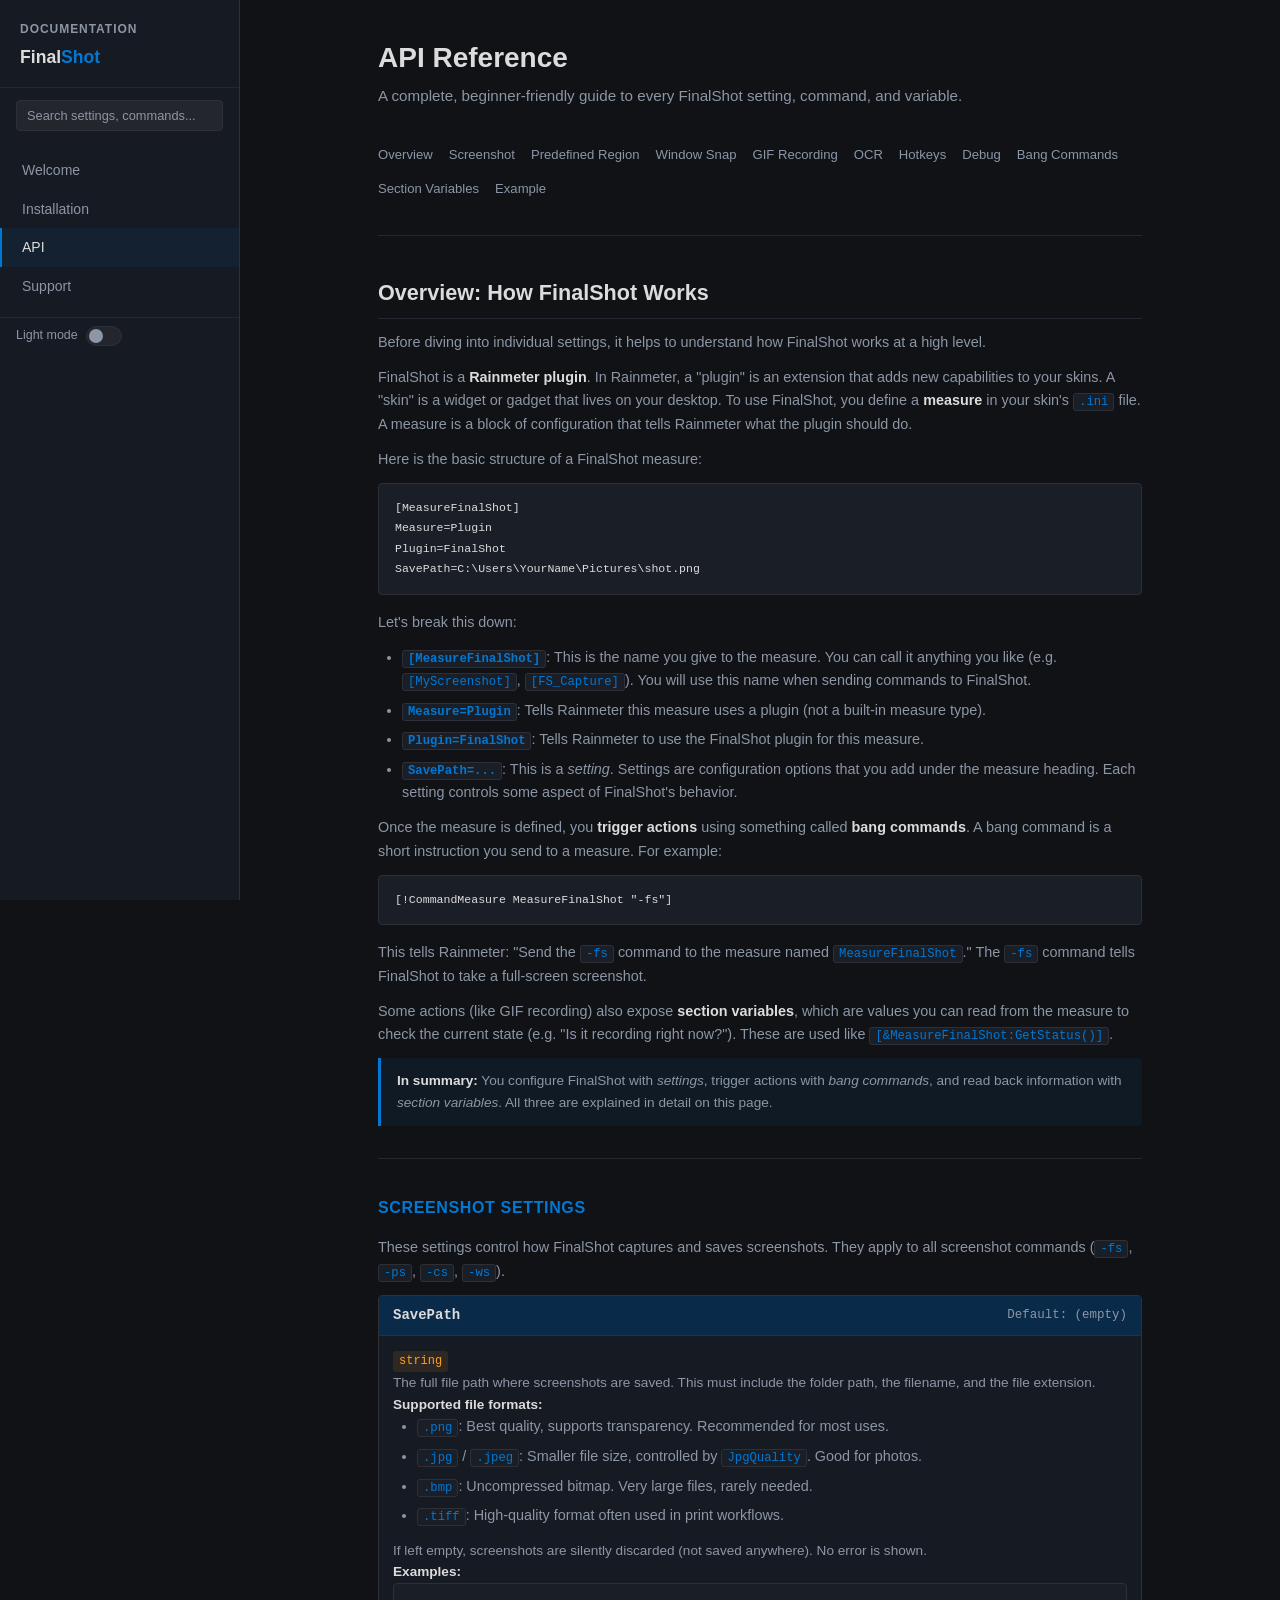
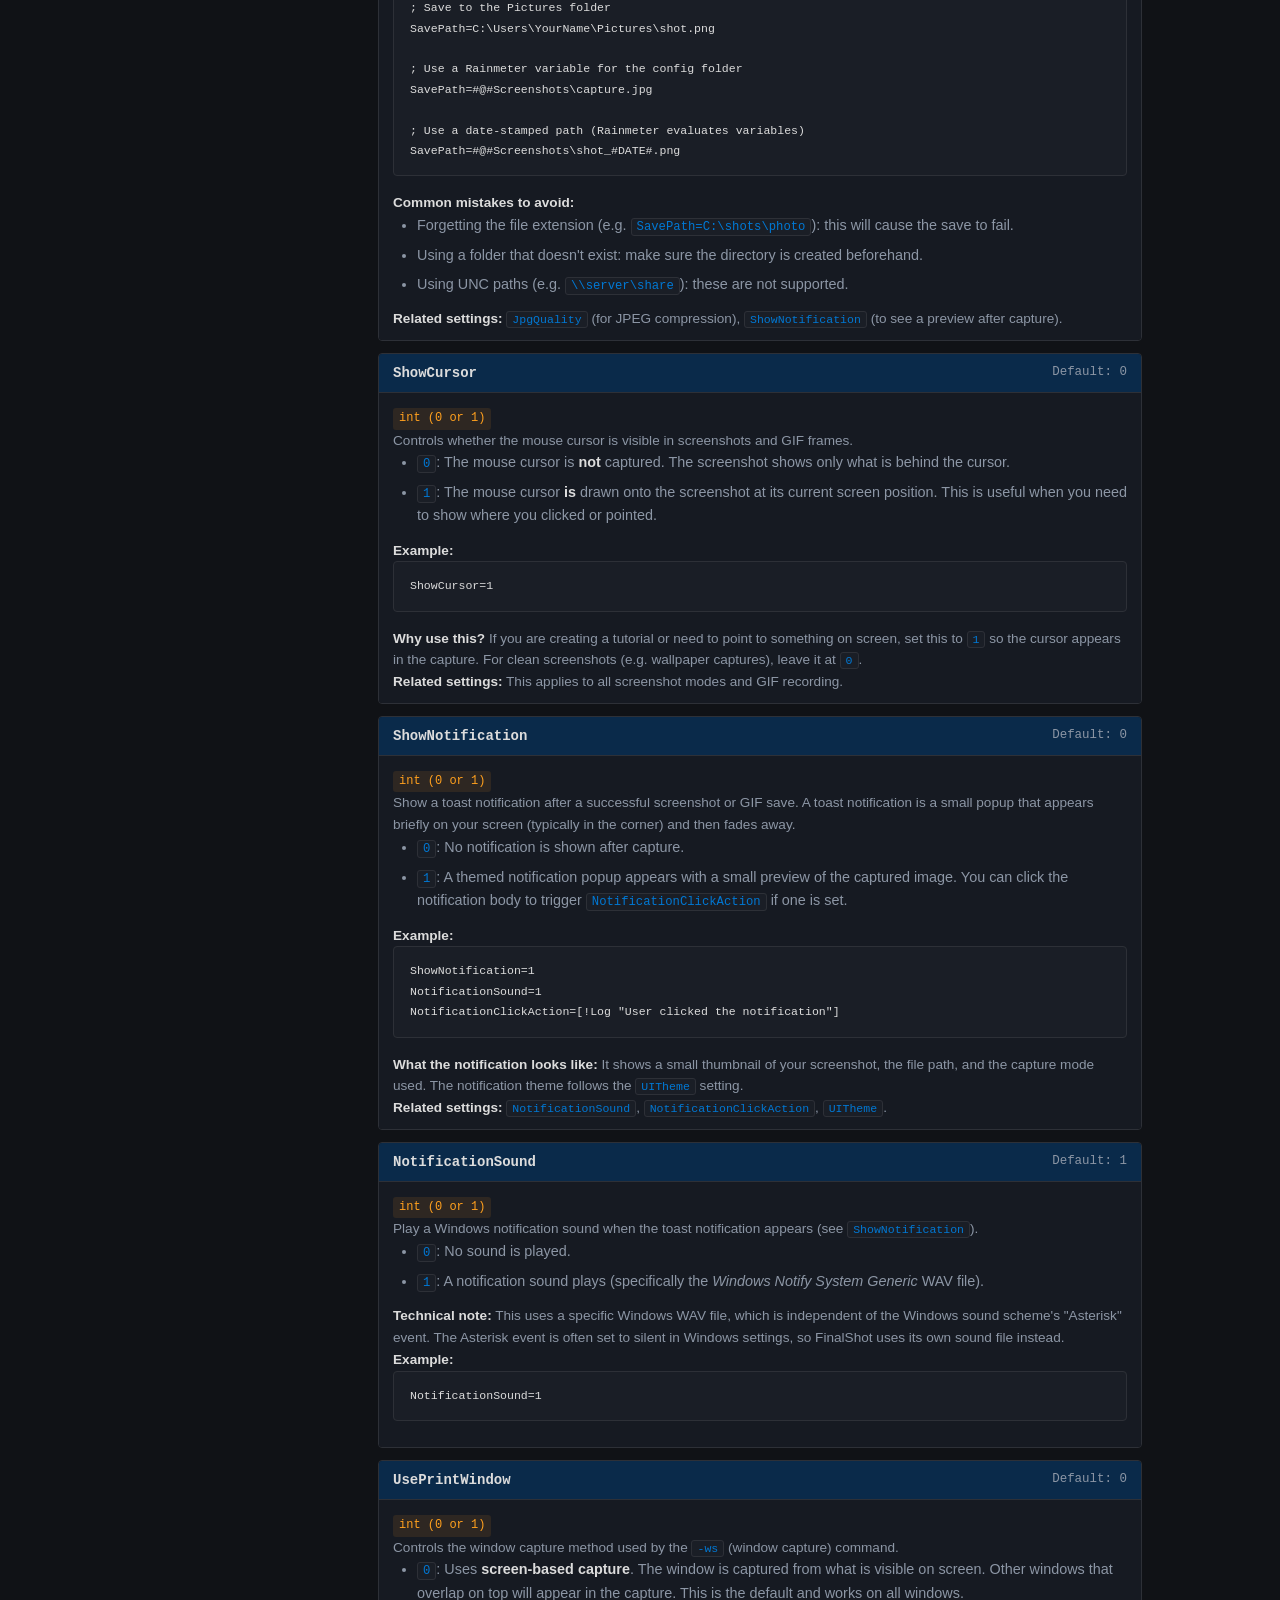
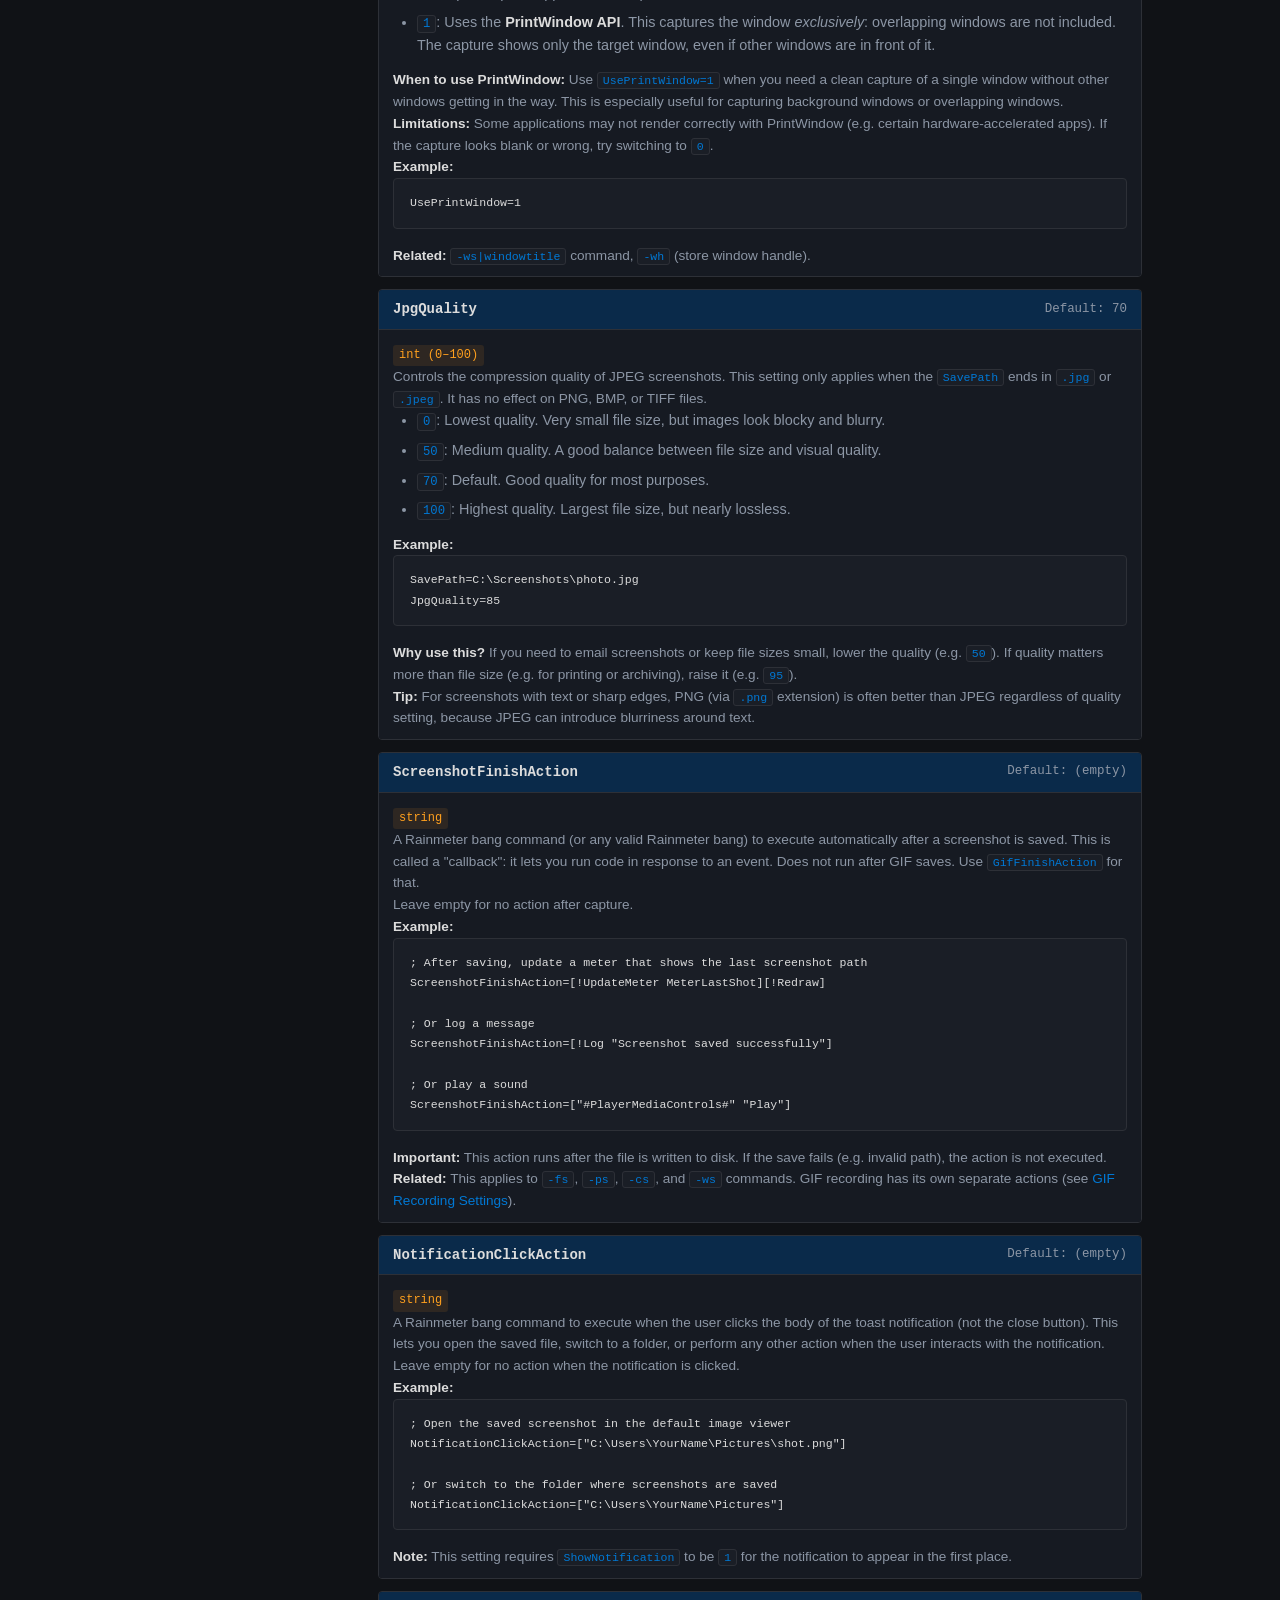
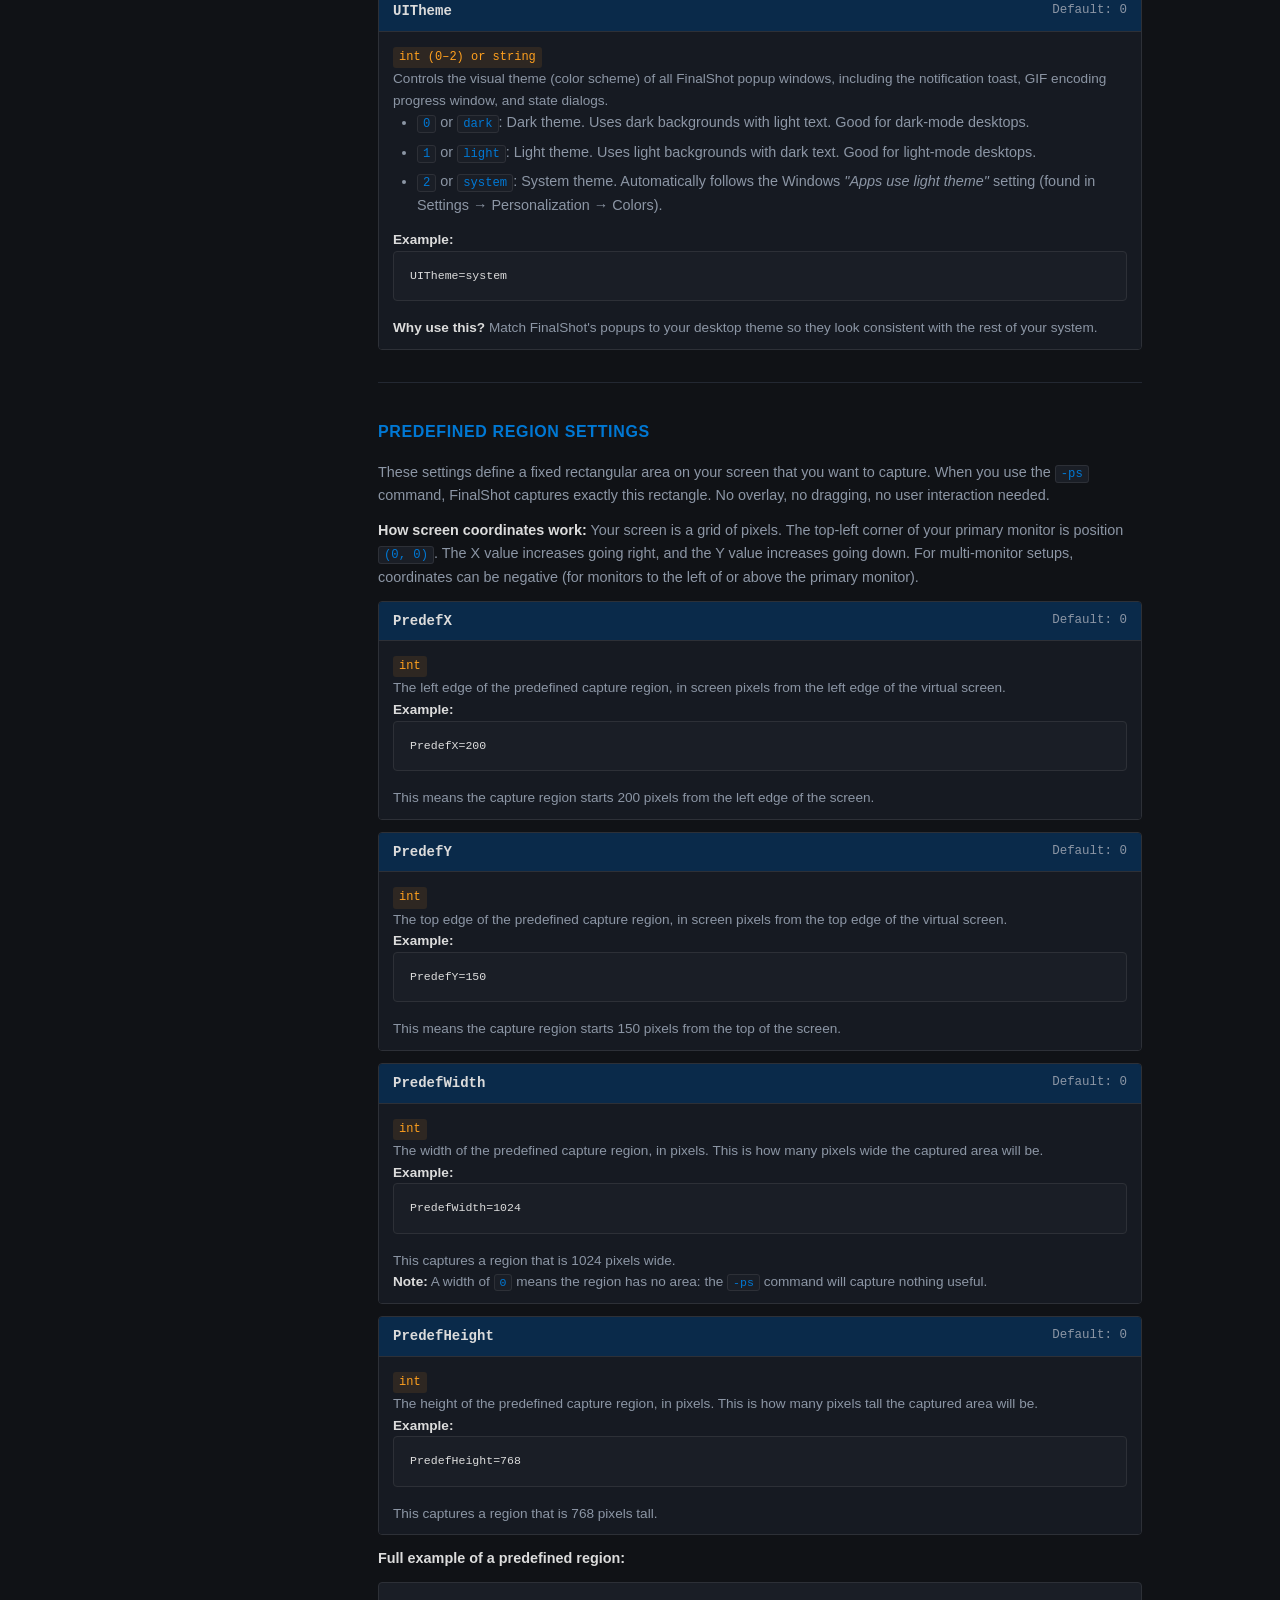
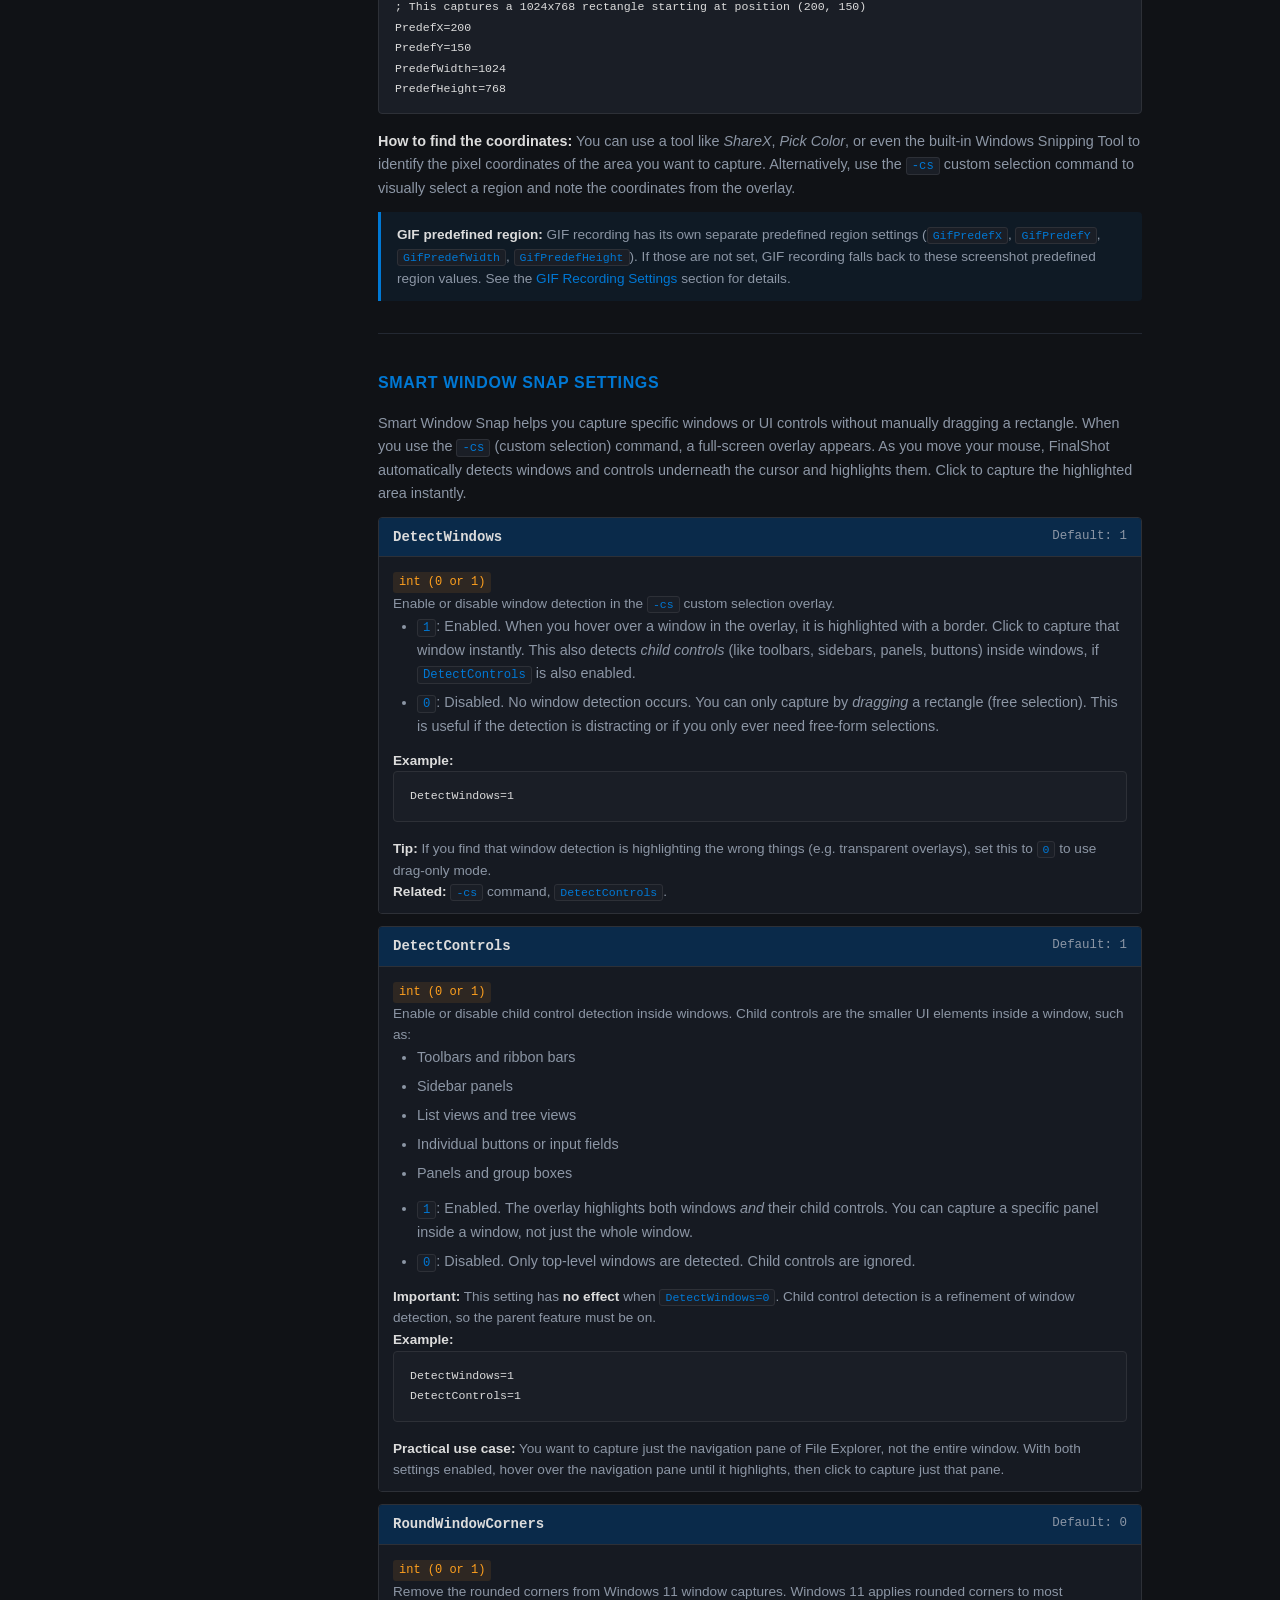
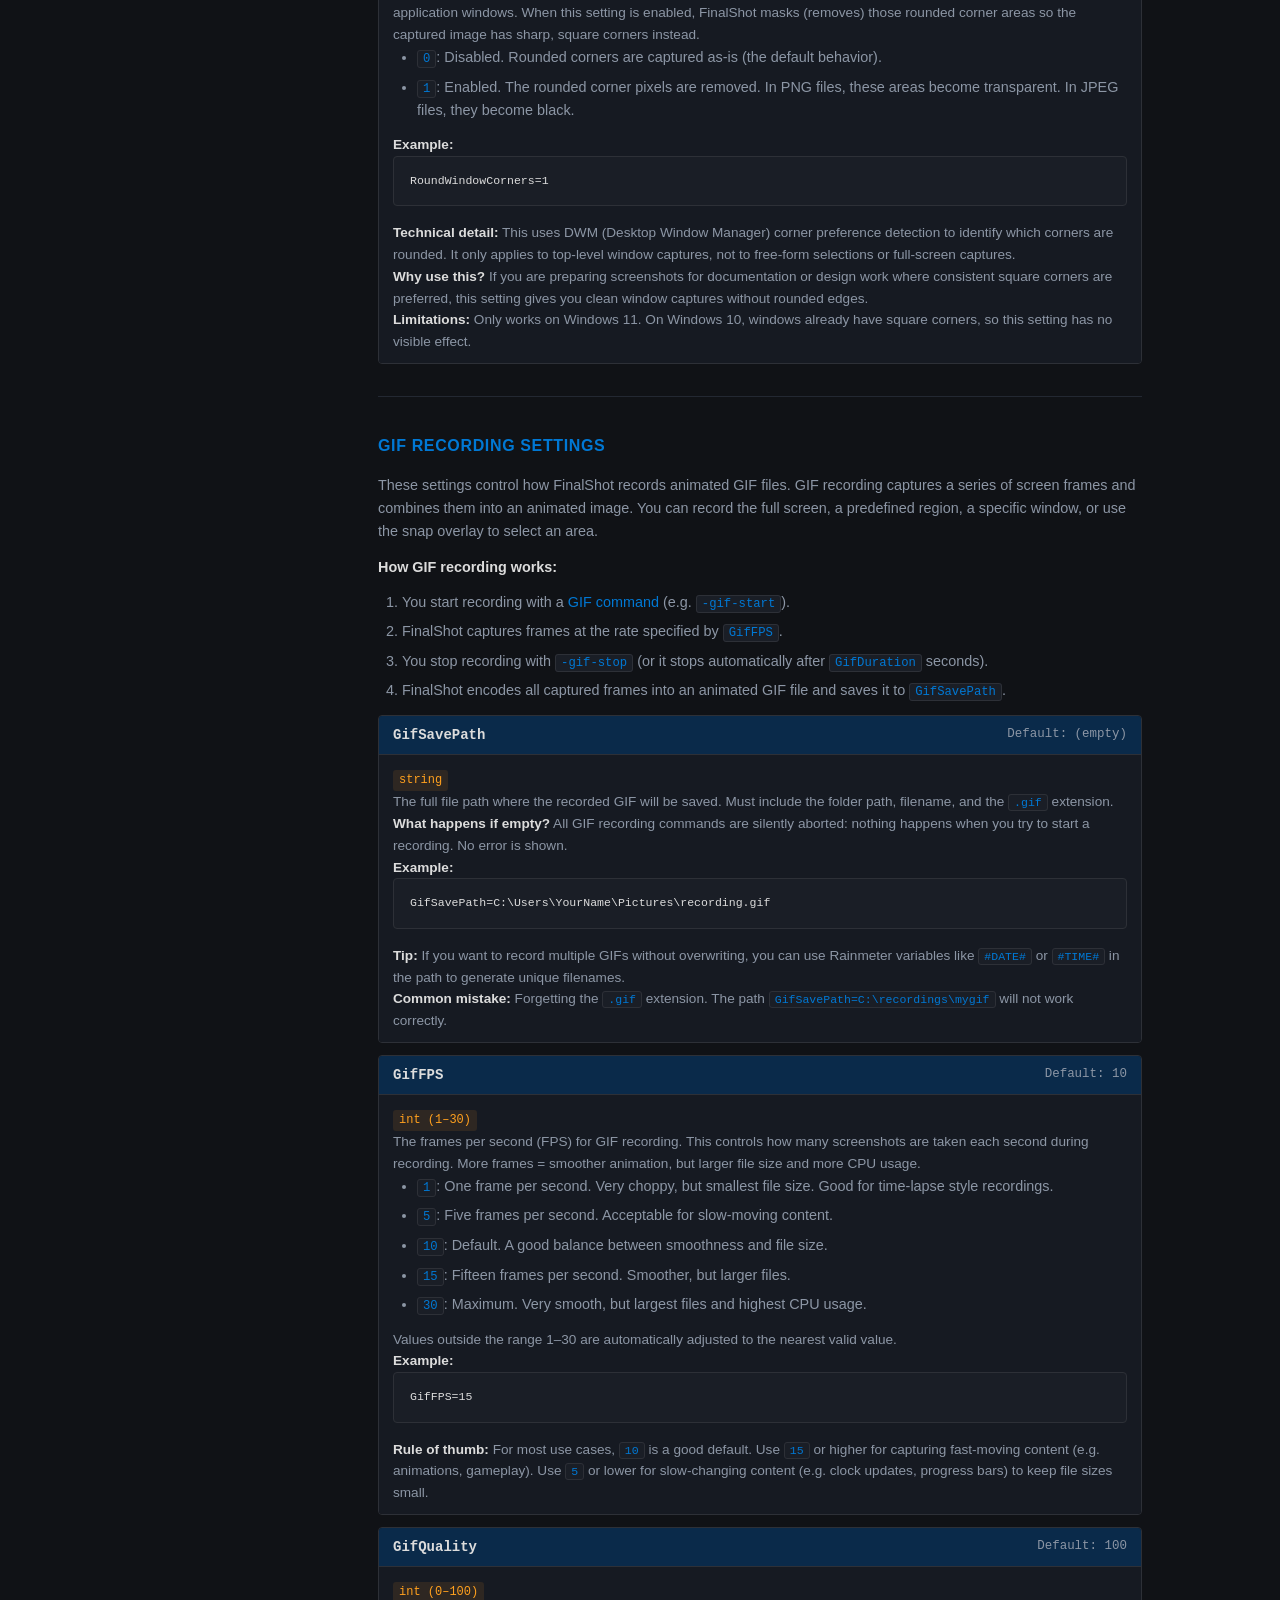
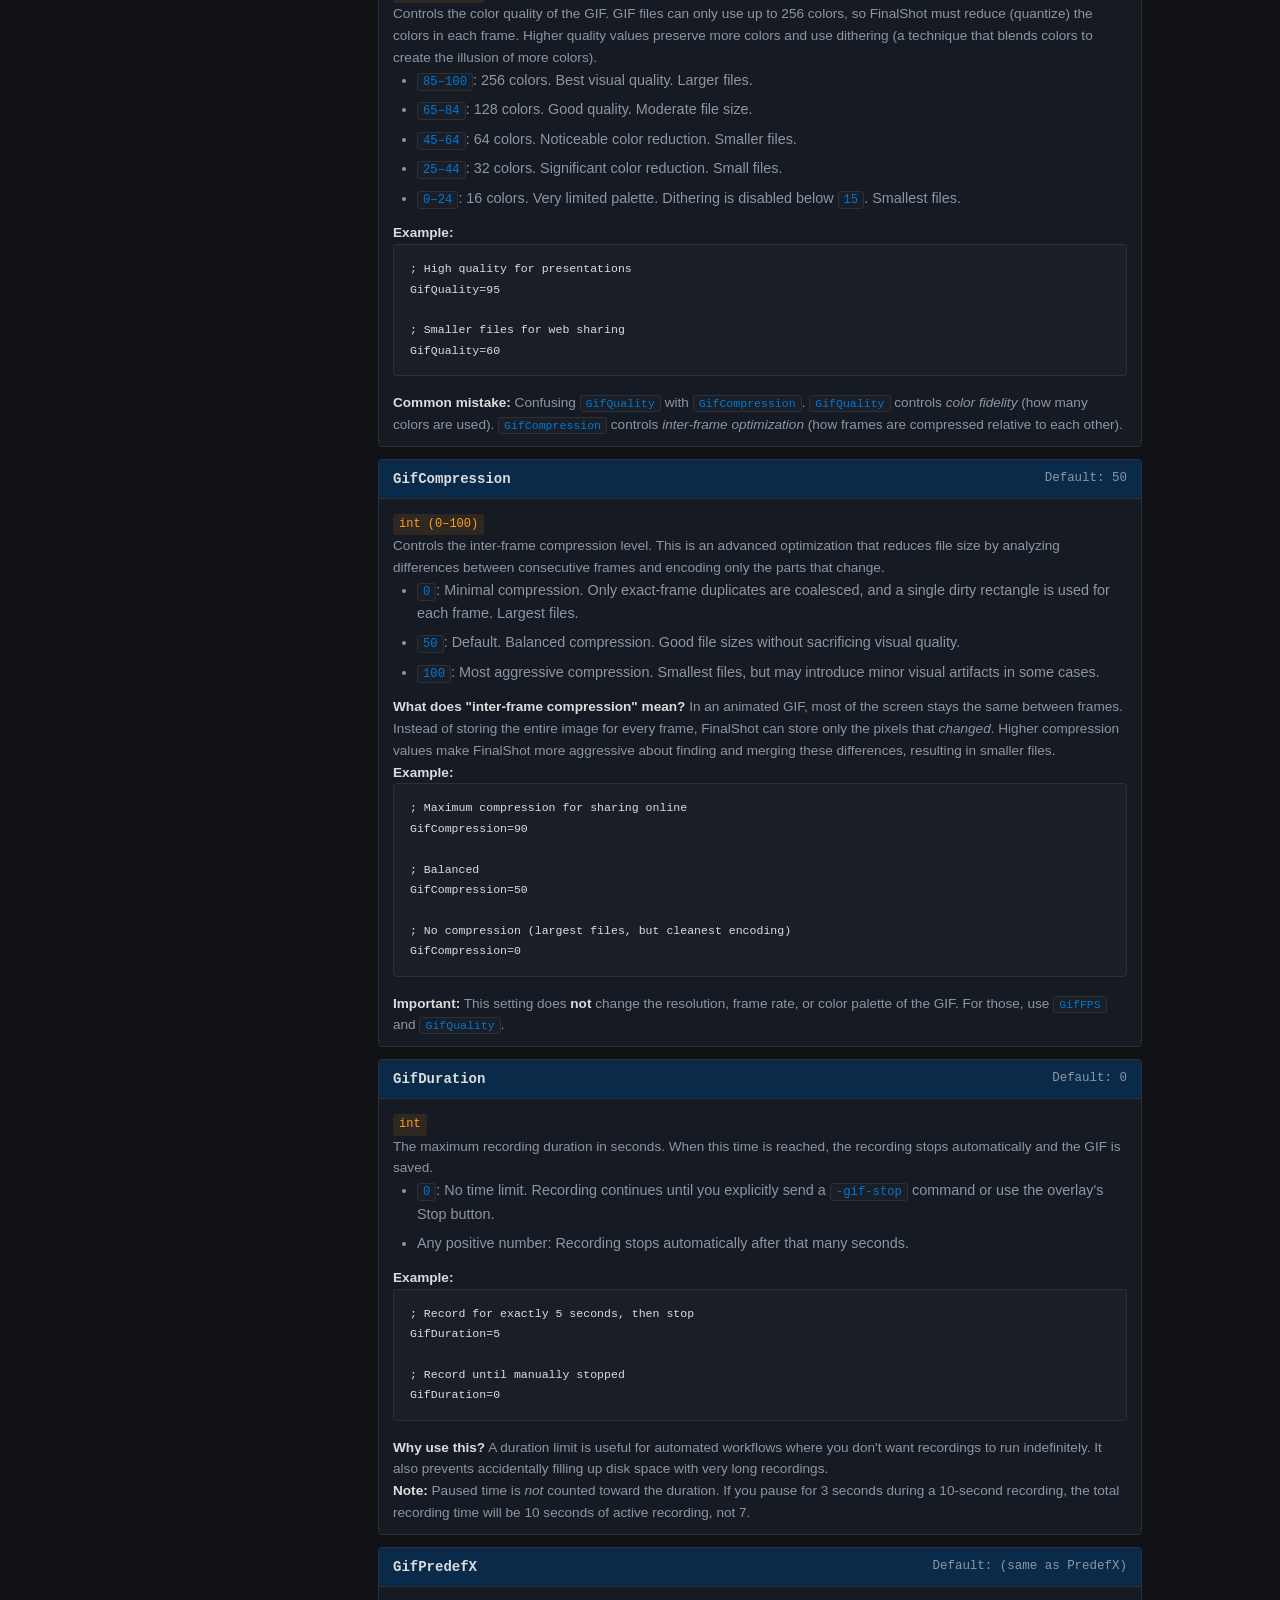
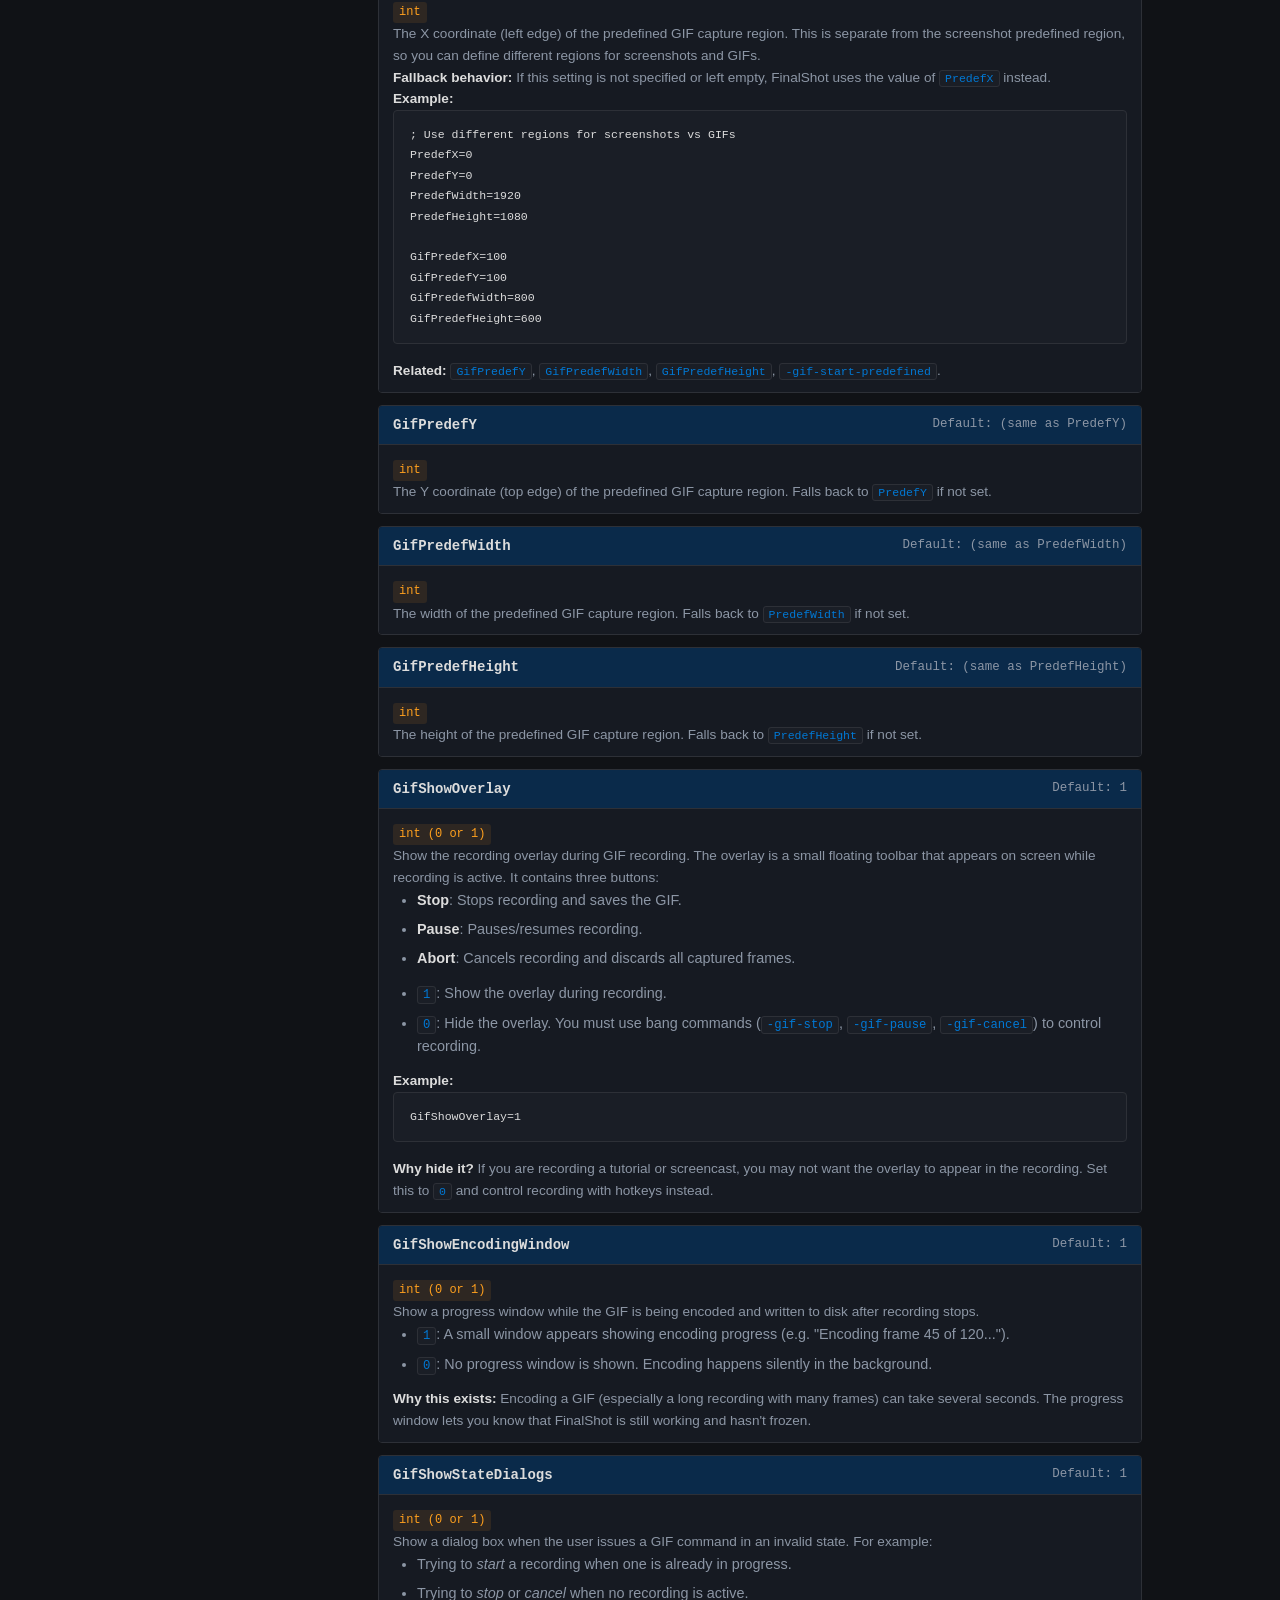
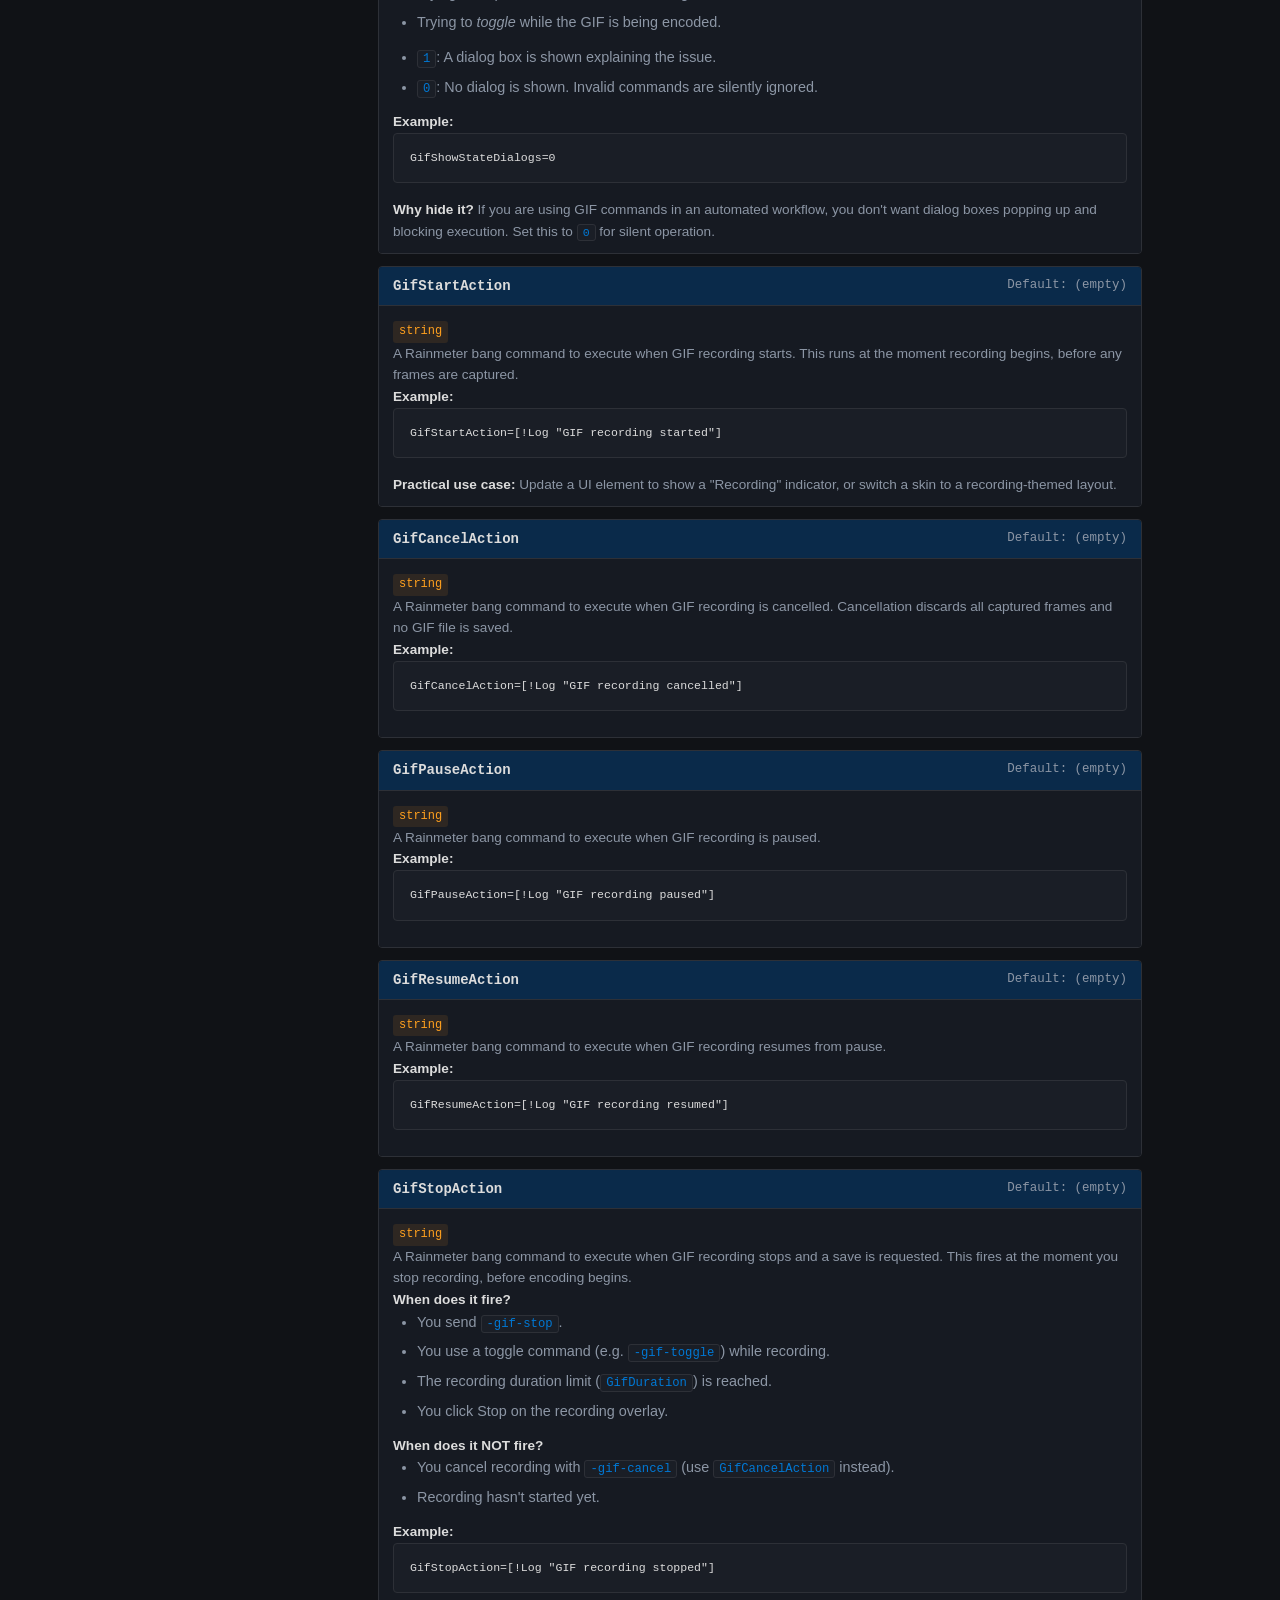
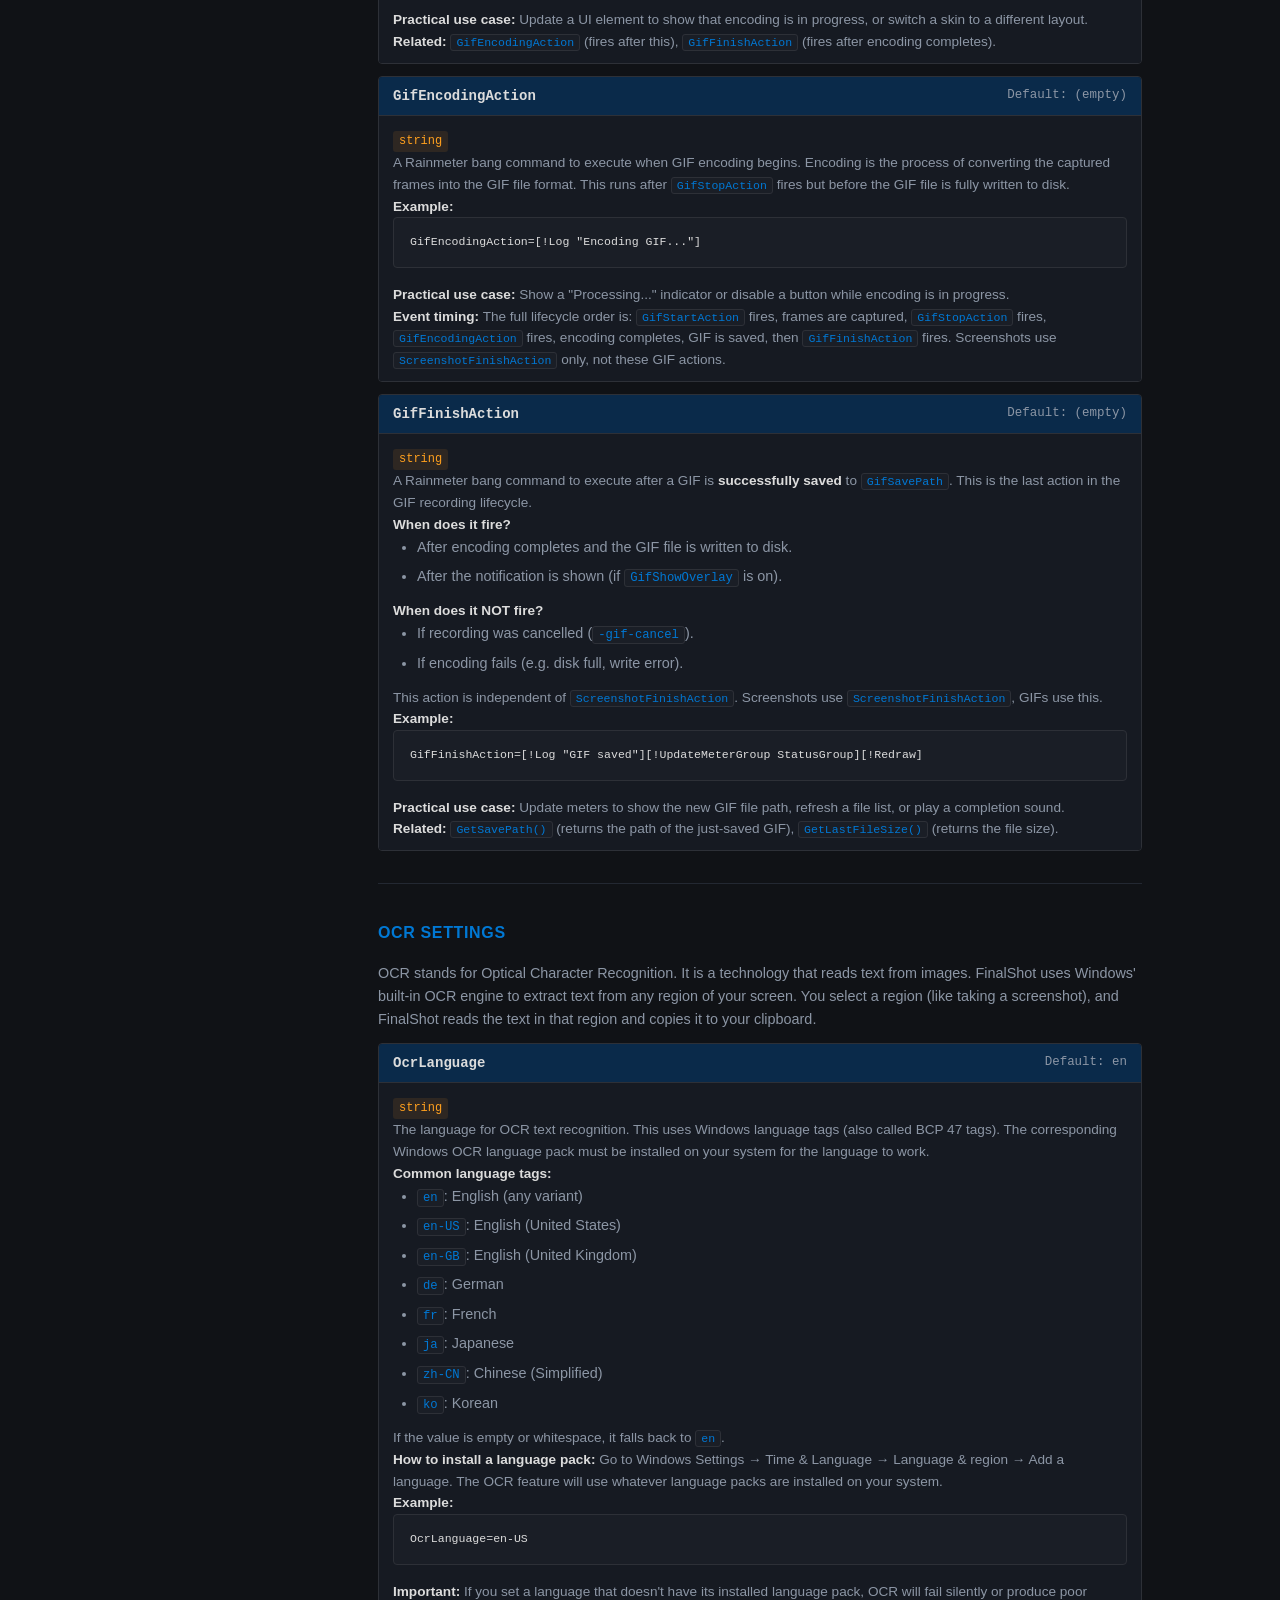
==== commit d96563f8: "feat: add search bar, theme toggle, and back-to-top button to documentation pages" ====
--- a/docs/api.html
+++ b/docs/api.html
@@ -13,12 +13,19 @@
                 <div class="sidebar-title">Documentation</div>
                 <div class="sidebar-brand">Final<span>Shot</span></div>
             </div>
+            <div class="sidebar-search">
+                <input type="text" placeholder="Search settings, commands...">
+            </div>
             <nav class="sidebar-nav">
                 <a href="welcome.html" class="nav-link">Welcome</a>
                 <a href="installation.html" class="nav-link">Installation</a>
                 <a href="api.html" class="nav-link active">API</a>
                 <a href="support.html" class="nav-link">Support</a>
             </nav>
+            <div class="theme-toggle">
+                <span class="theme-toggle-label">Light mode</span>
+                <button class="theme-toggle-btn" title="Toggle dark/light theme"></button>
+            </div>
         </aside>
 
         <main class="main">
@@ -2100,5 +2107,6 @@
     </div>
 
     <script src="script.js"></script>
+    <button class="back-to-top" title="Back to top">↑</button>
 </body>
 </html>
--- a/docs/style.css
+++ b/docs/style.css
@@ -314,6 +314,38 @@
     color: var(--text-primary);
 }
 
+/* Copy button for code blocks */
+.copy-btn {
+    position: absolute;
+    top: 8px;
+    right: 8px;
+    padding: 4px 10px;
+    font-size: 0.72rem;
+    font-family: 'Ubuntu', 'Segoe UI', -apple-system, sans-serif;
+    color: var(--text-secondary);
+    background-color: var(--bg-input);
+    border: 1px solid var(--border);
+    border-radius: 3px;
+    cursor: pointer;
+    opacity: 0;
+    transition: opacity 0.15s, color 0.15s, border-color 0.15s;
+    z-index: 2;
+}
+
+pre:hover .copy-btn {
+    opacity: 1;
+}
+
+.copy-btn:hover {
+    color: var(--text-primary);
+    border-color: var(--border-strong);
+}
+
+.copy-btn.copied {
+    color: var(--accent-green);
+    border-color: var(--accent-green);
+}
+
 /* API Block Component */
 .api-block {
     border: 1px solid var(--border);
@@ -583,3 +615,146 @@
         flex-direction: column;
     }
 }
+
+/* ======================================== */
+/* Search bar                               */
+/* ======================================== */
+.sidebar-search {
+    padding: 12px 16px 8px;
+}
+
+.sidebar-search input {
+    width: 100%;
+    padding: 7px 10px;
+    font-size: 0.8rem;
+    font-family: 'Segoe UI', -apple-system, sans-serif;
+    color: var(--text-primary);
+    background-color: var(--bg-input);
+    border: 1px solid var(--border);
+    border-radius: 4px;
+    outline: none;
+    transition: border-color 0.15s;
+}
+
+.sidebar-search input:focus {
+    border-color: var(--accent-blue);
+}
+
+.sidebar-search input::placeholder {
+    color: var(--text-secondary);
+}
+
+/* ======================================== */
+/* Theme toggle                             */
+/* ======================================== */
+.theme-toggle {
+    display: flex;
+    align-items: center;
+    gap: 8px;
+    padding: 8px 16px 12px;
+    border-top: 1px solid var(--divider);
+}
+
+.theme-toggle-label {
+    font-size: 0.78rem;
+    color: var(--text-secondary);
+}
+
+.theme-toggle-btn {
+    position: relative;
+    width: 36px;
+    height: 20px;
+    background-color: var(--bg-input);
+    border: 1px solid var(--border);
+    border-radius: 10px;
+    cursor: pointer;
+    transition: background-color 0.2s;
+}
+
+.theme-toggle-btn::after {
+    content: '';
+    position: absolute;
+    top: 2px;
+    left: 2px;
+    width: 14px;
+    height: 14px;
+    background-color: var(--text-secondary);
+    border-radius: 50%;
+    transition: transform 0.2s, background-color 0.2s;
+}
+
+.theme-toggle-btn.active {
+    background-color: var(--accent-blue);
+    border-color: var(--accent-blue);
+}
+
+.theme-toggle-btn.active::after {
+    transform: translateX(16px);
+    background-color: #fff;
+}
+
+/* Light theme overrides */
+body.light {
+    --bg: #F5F6F8;
+    --bg-card: #FFFFFF;
+    --bg-input: #ECEEF1;
+    --border: #D4D6DA;
+    --border-strong: #B8BABE;
+    --divider: #E0E2E6;
+    --text-primary: #1A1A1A;
+    --text-secondary: #555555;
+    --accent-blue: #0078D4;
+    --accent-green: #00A050;
+    --accent-amber: #CC7A00;
+    --code-bg: #ECEEF1;
+    --code-border: #D4D6DA;
+}
+
+body.light .api-block-header {
+    background-color: #E0ECF5;
+}
+
+body.light .sidebar {
+    background-color: #FFFFFF;
+}
+
+/* ======================================== */
+/* Back to top button                       */
+/* ======================================== */
+.back-to-top {
+    position: fixed;
+    bottom: 32px;
+    right: 32px;
+    width: 40px;
+    height: 40px;
+    background-color: var(--accent-blue);
+    color: #fff;
+    border: none;
+    border-radius: 50%;
+    font-size: 1.2rem;
+    line-height: 1;
+    cursor: pointer;
+    opacity: 0;
+    visibility: hidden;
+    transition: opacity 0.25s, visibility 0.25s, background-color 0.15s;
+    z-index: 200;
+    display: flex;
+    align-items: center;
+    justify-content: center;
+}
+
+.back-to-top.visible {
+    opacity: 1;
+    visibility: visible;
+}
+
+.back-to-top:hover {
+    background-color: #005fa3;
+}
+
+/* ======================================== */
+/* Search highlight                         */
+/* ======================================== */
+.search-hidden {
+    display: none !important;
+}
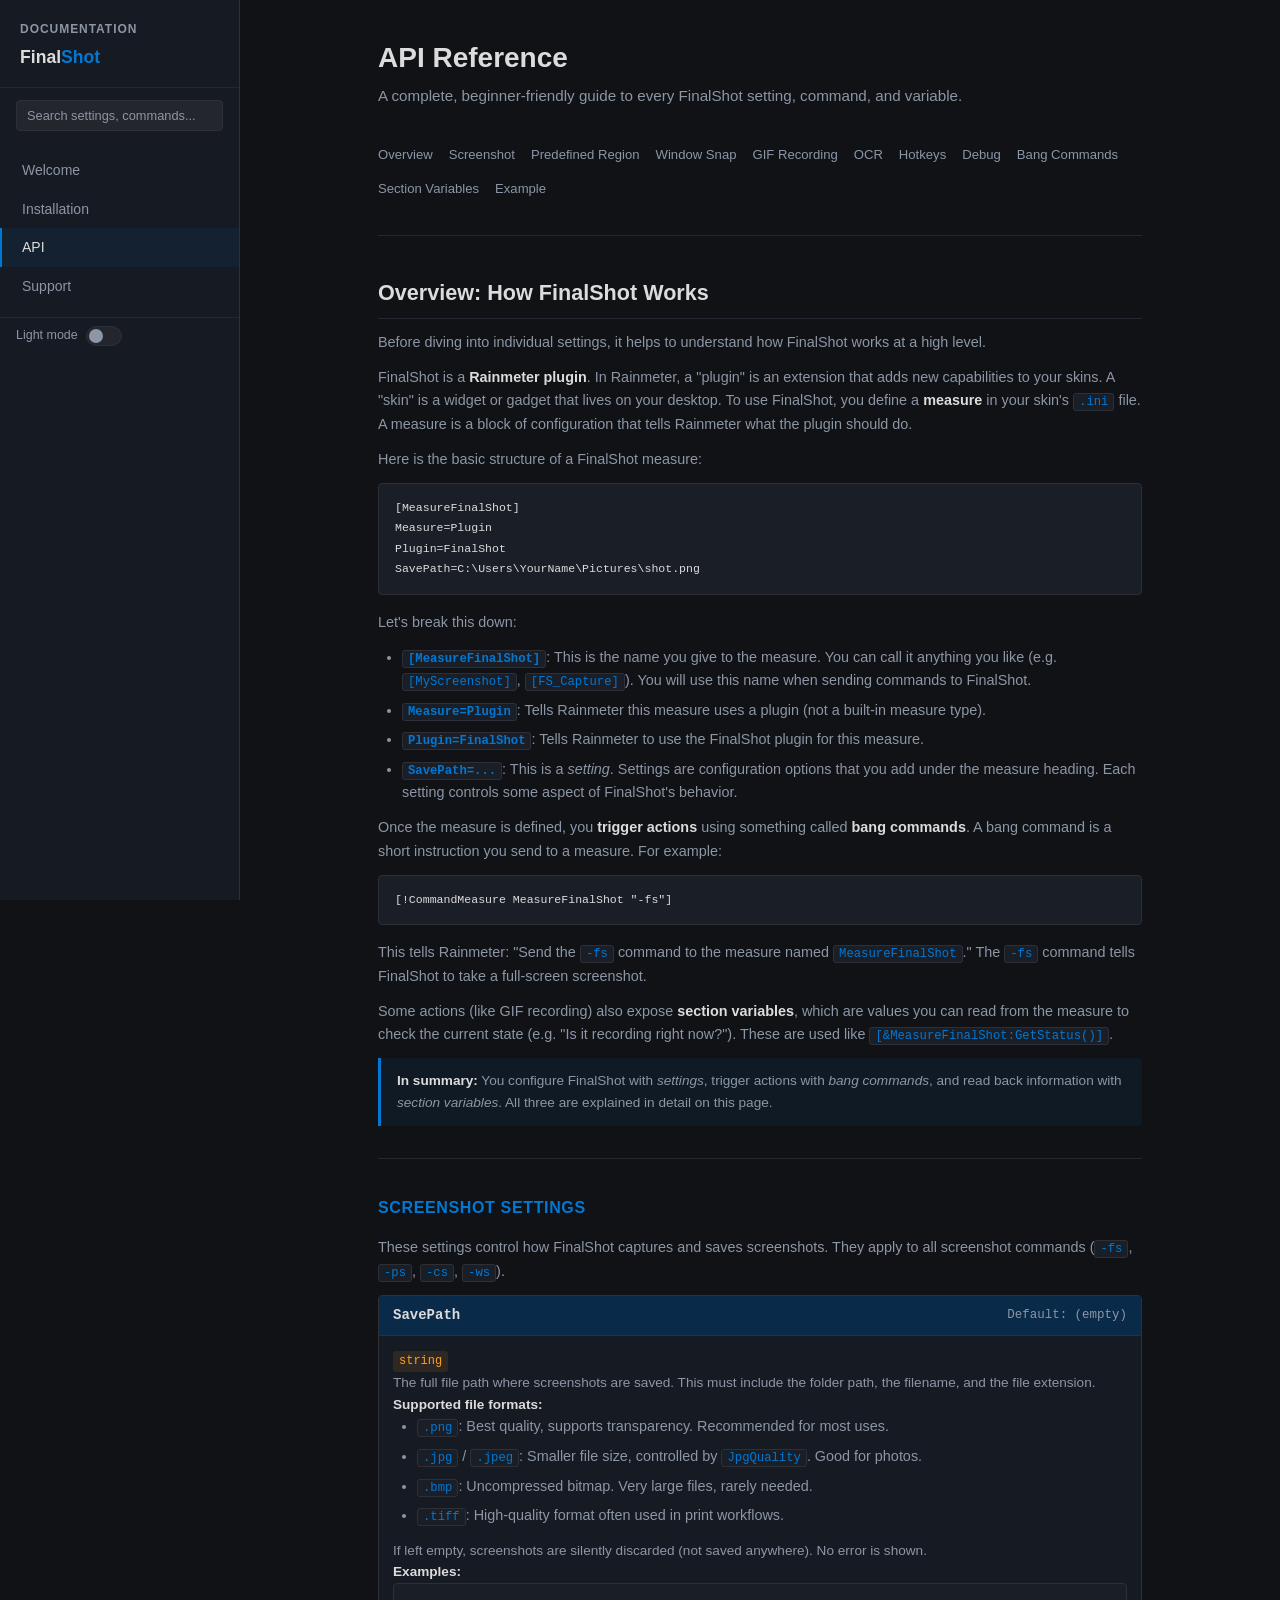
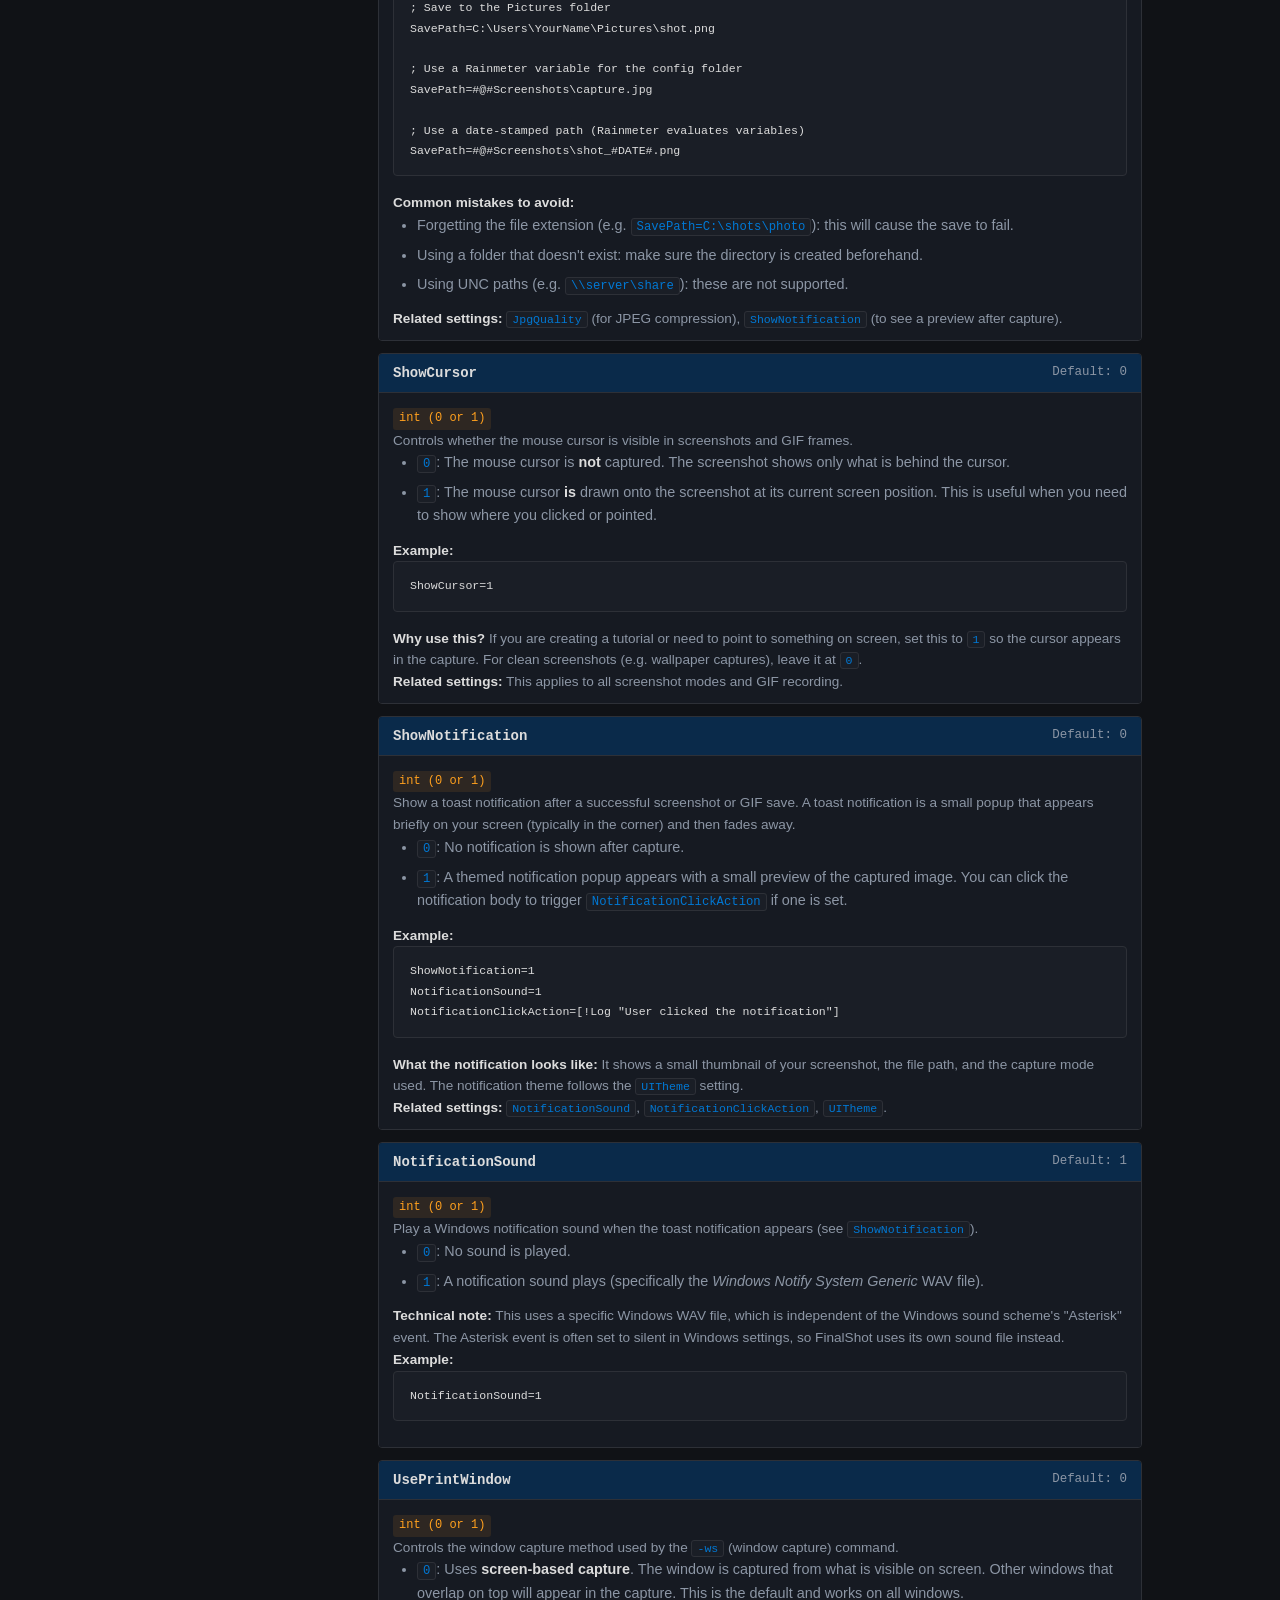
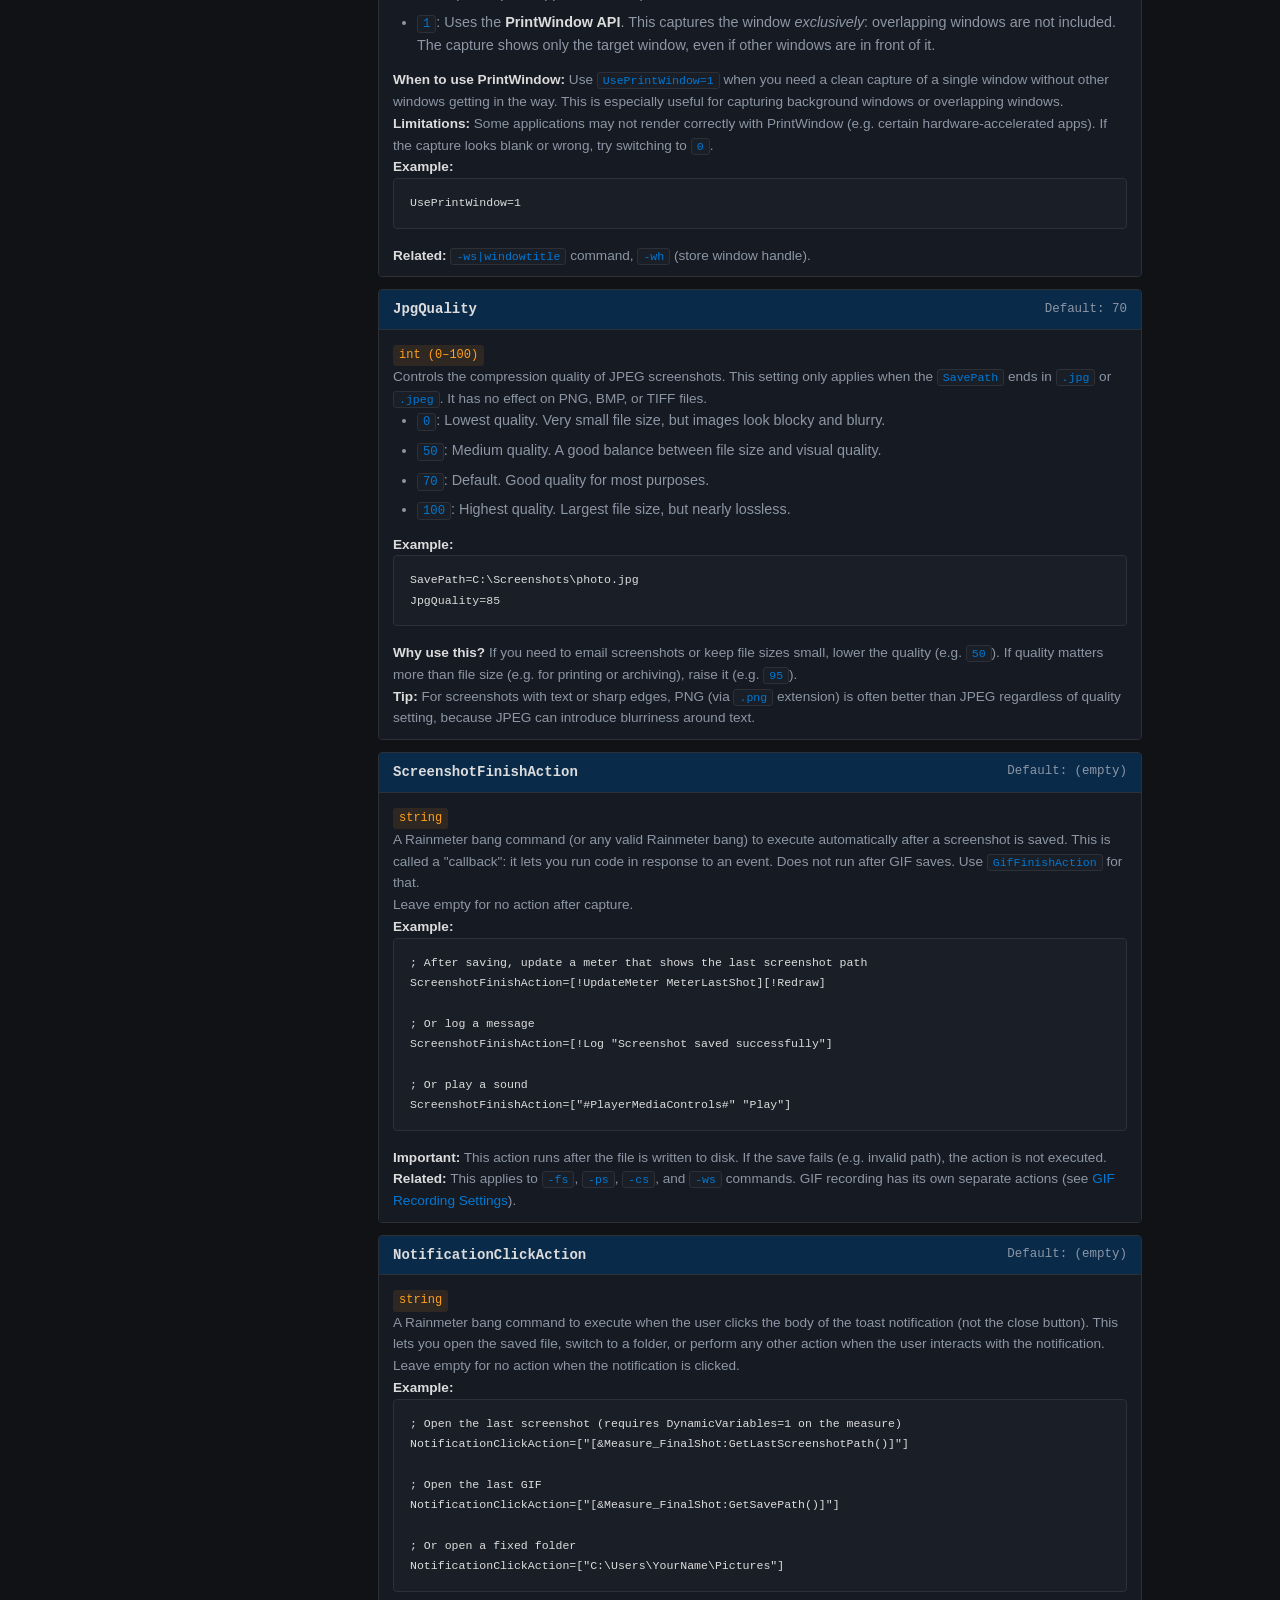
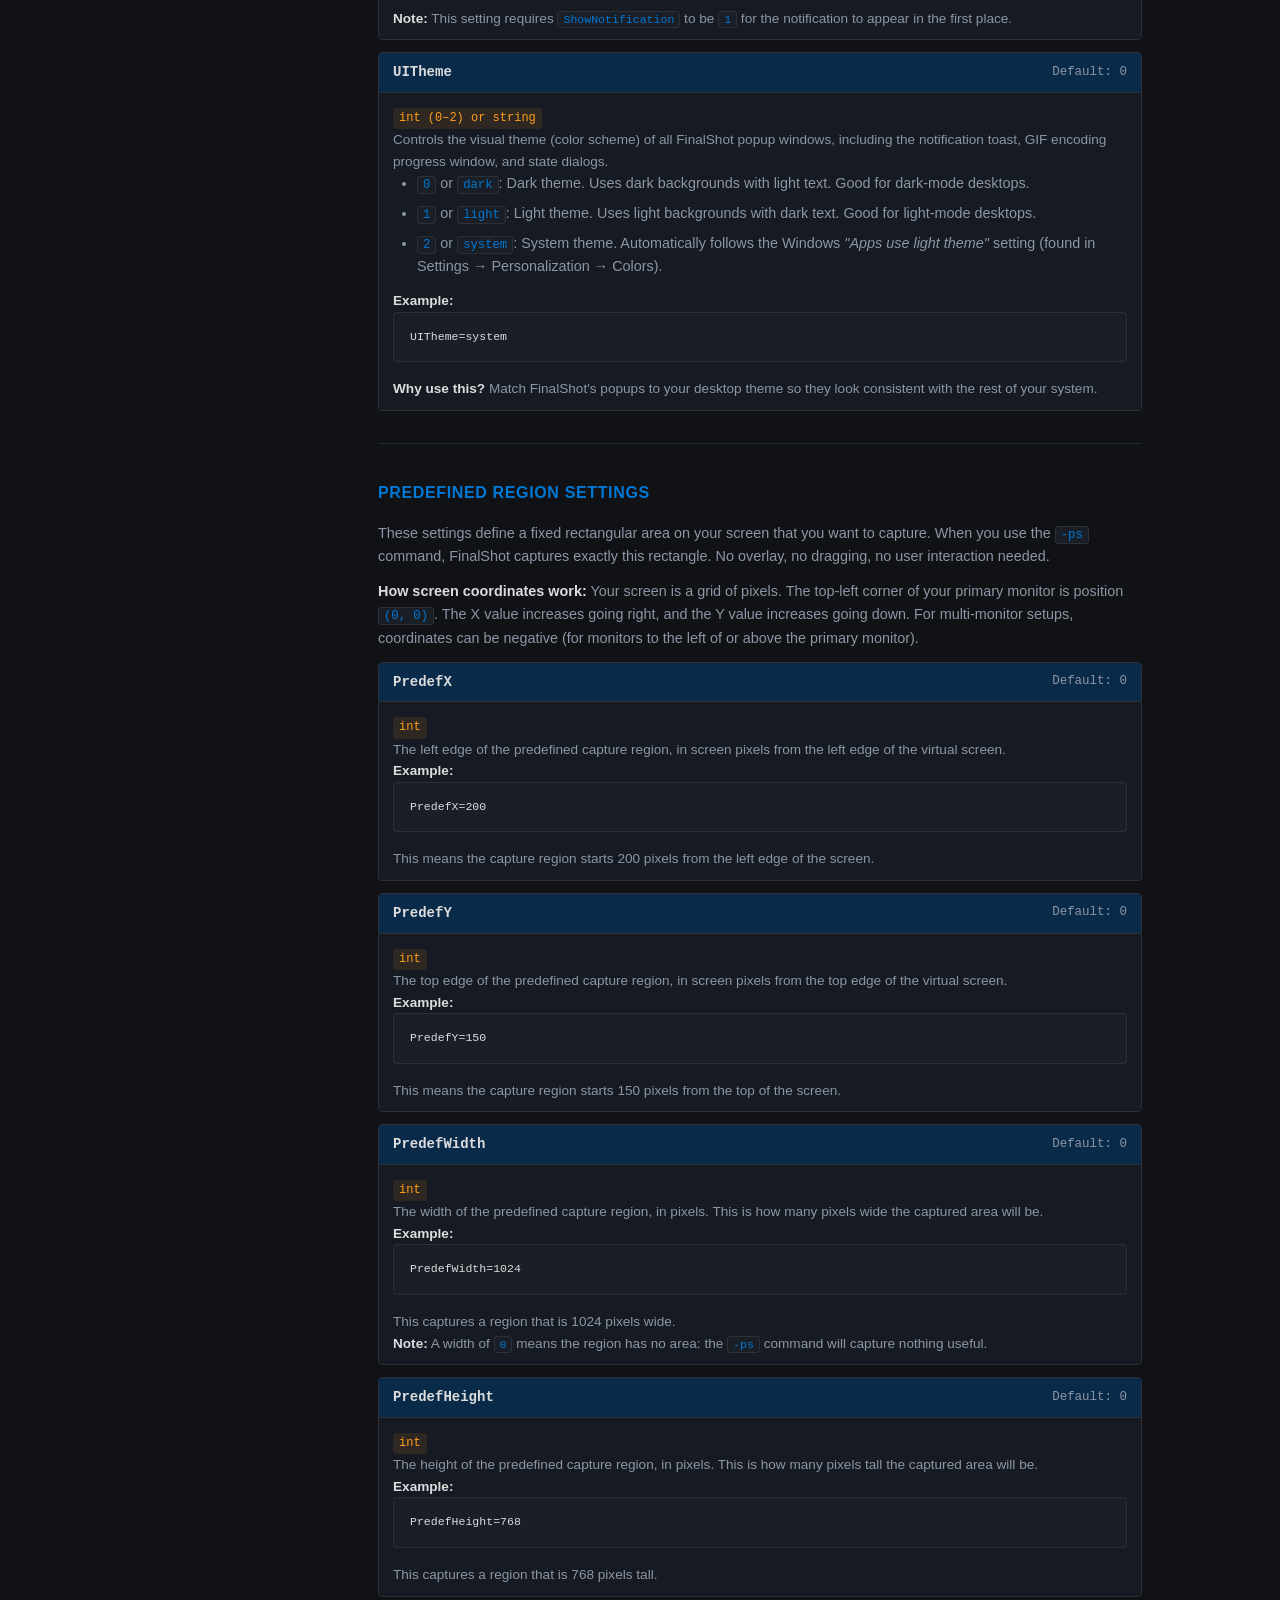
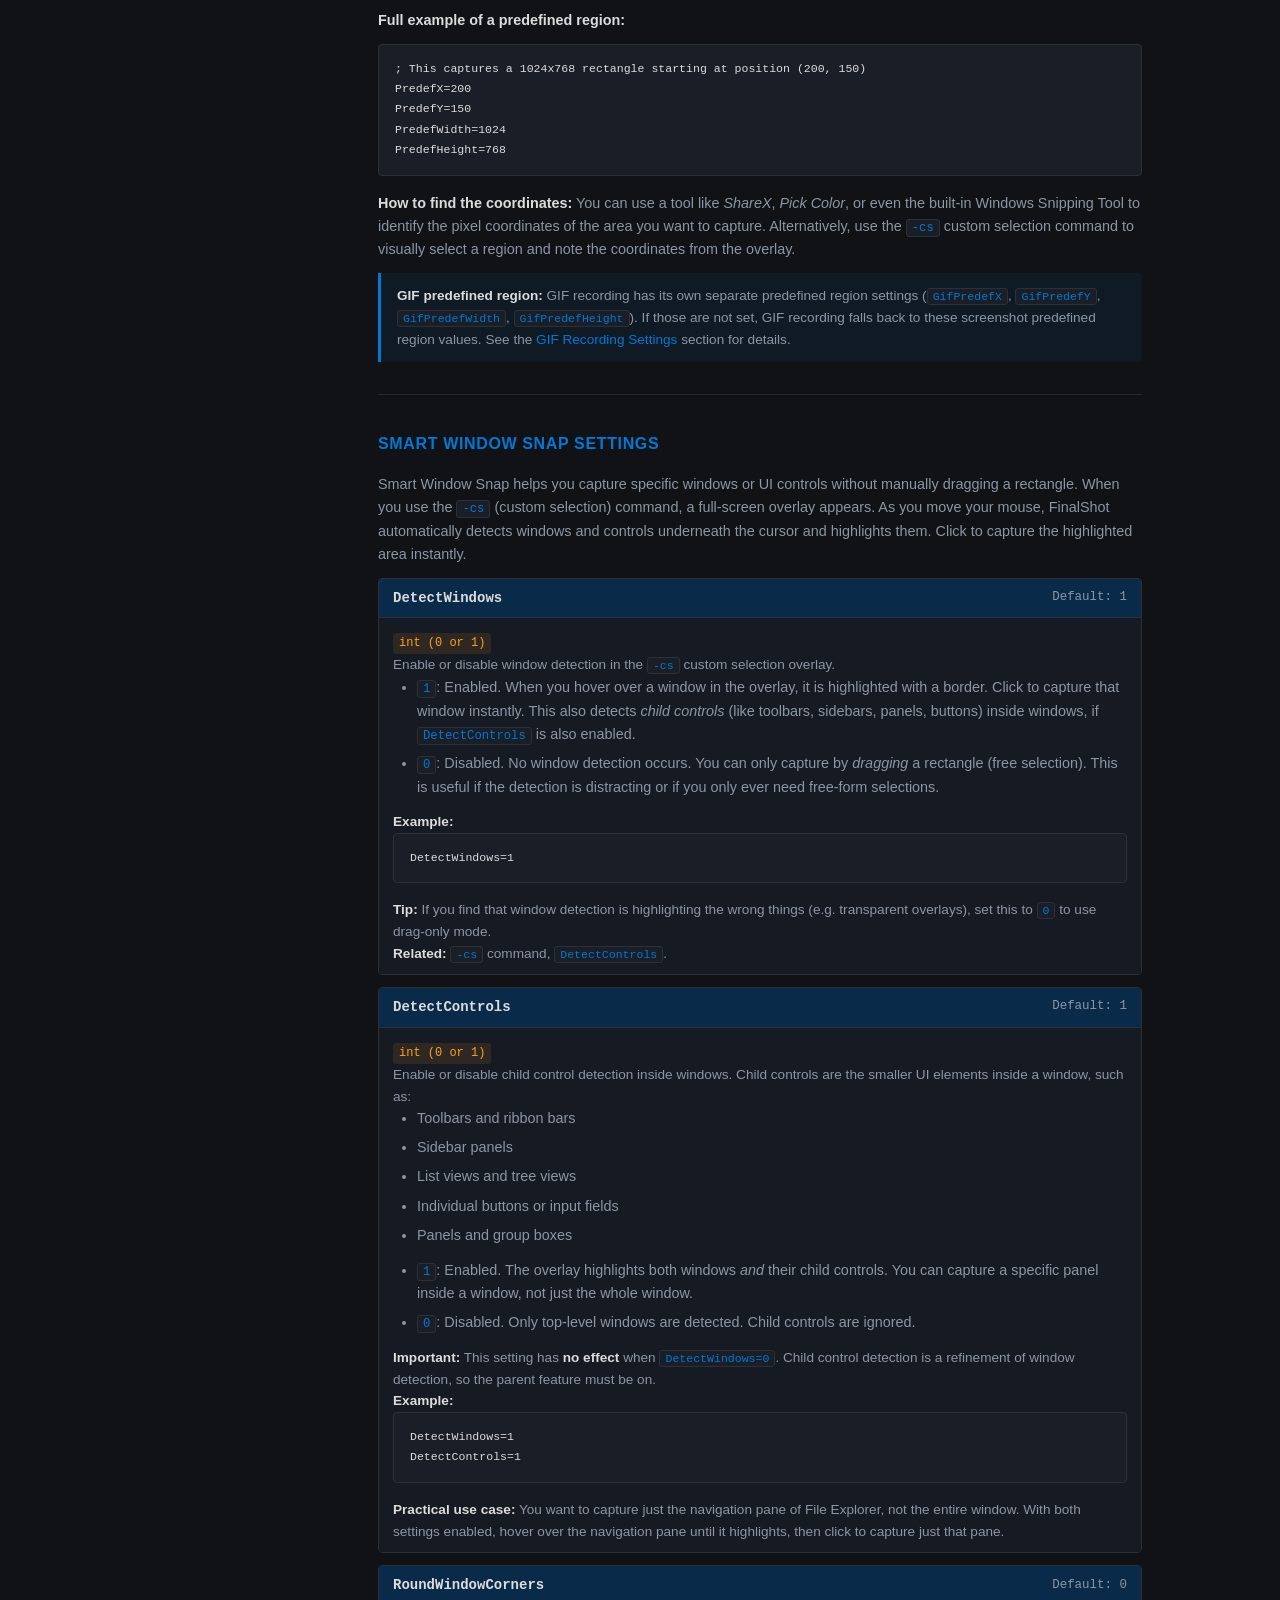
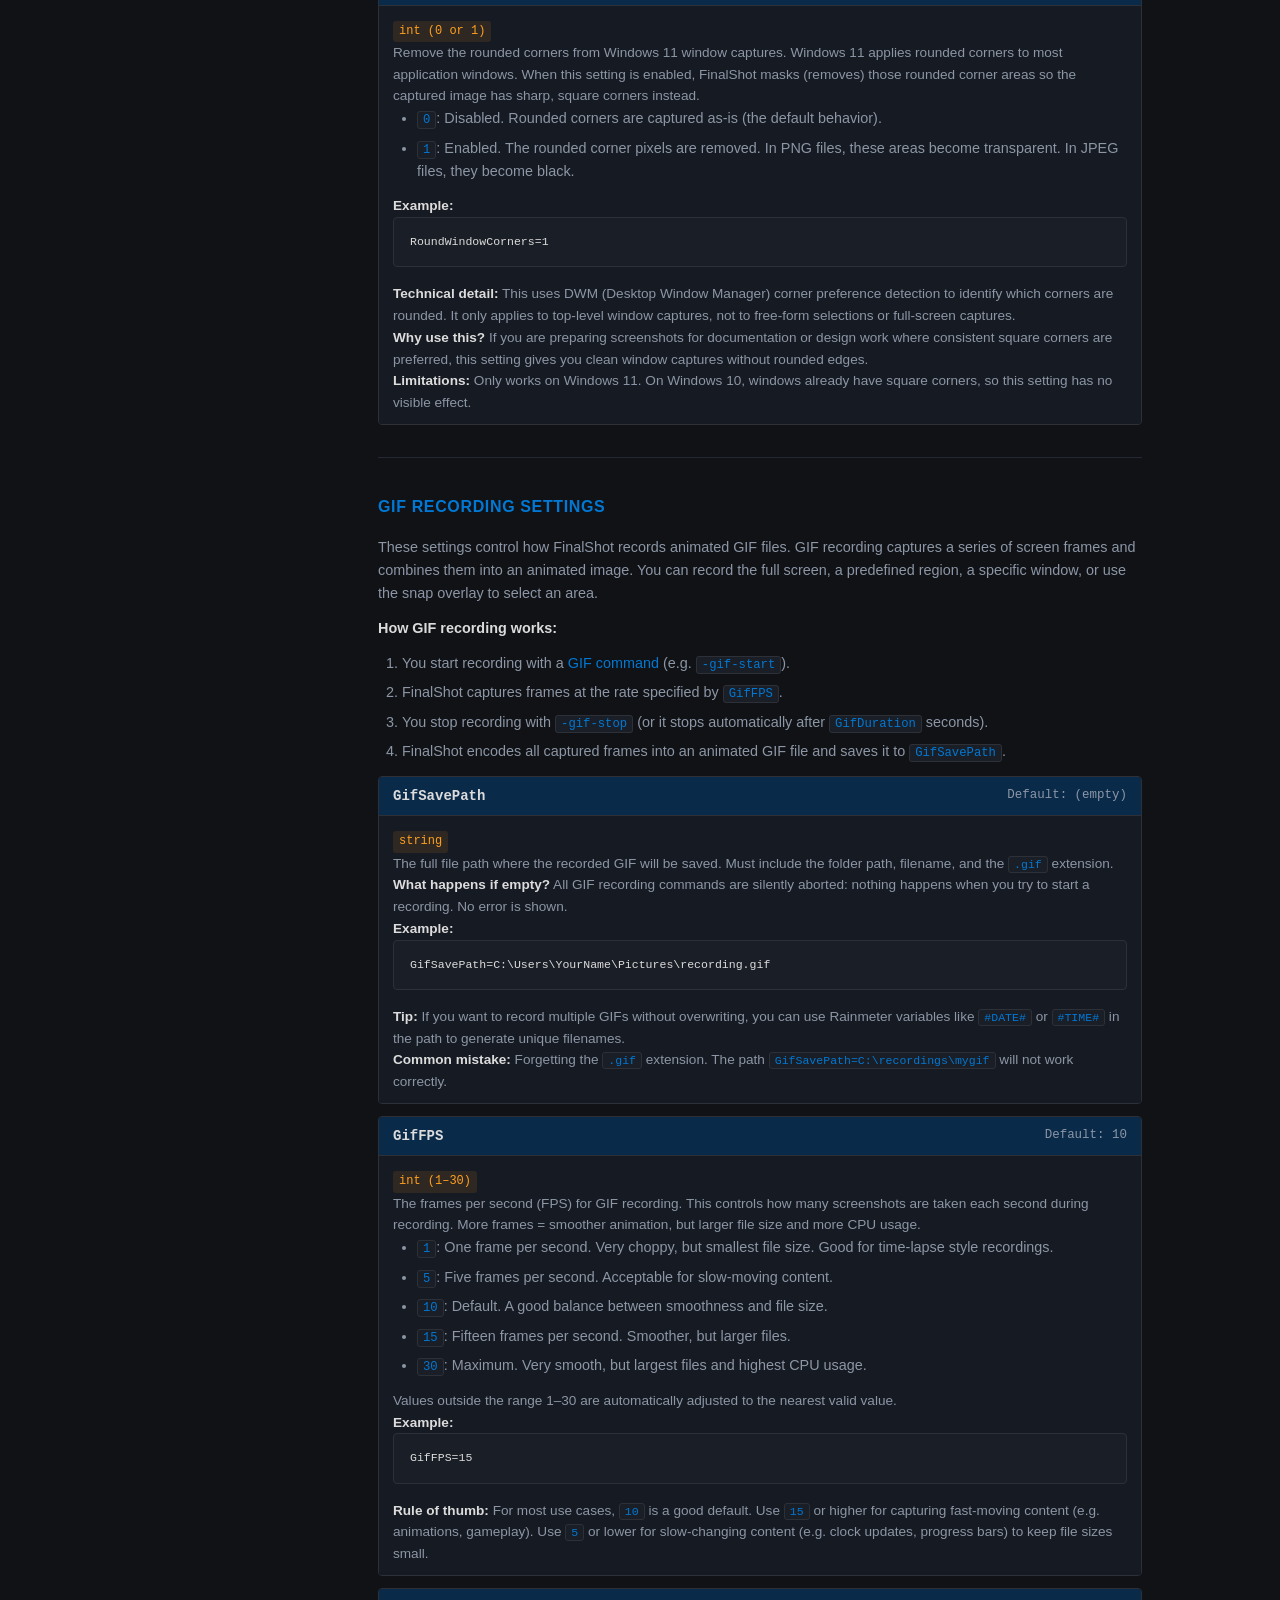
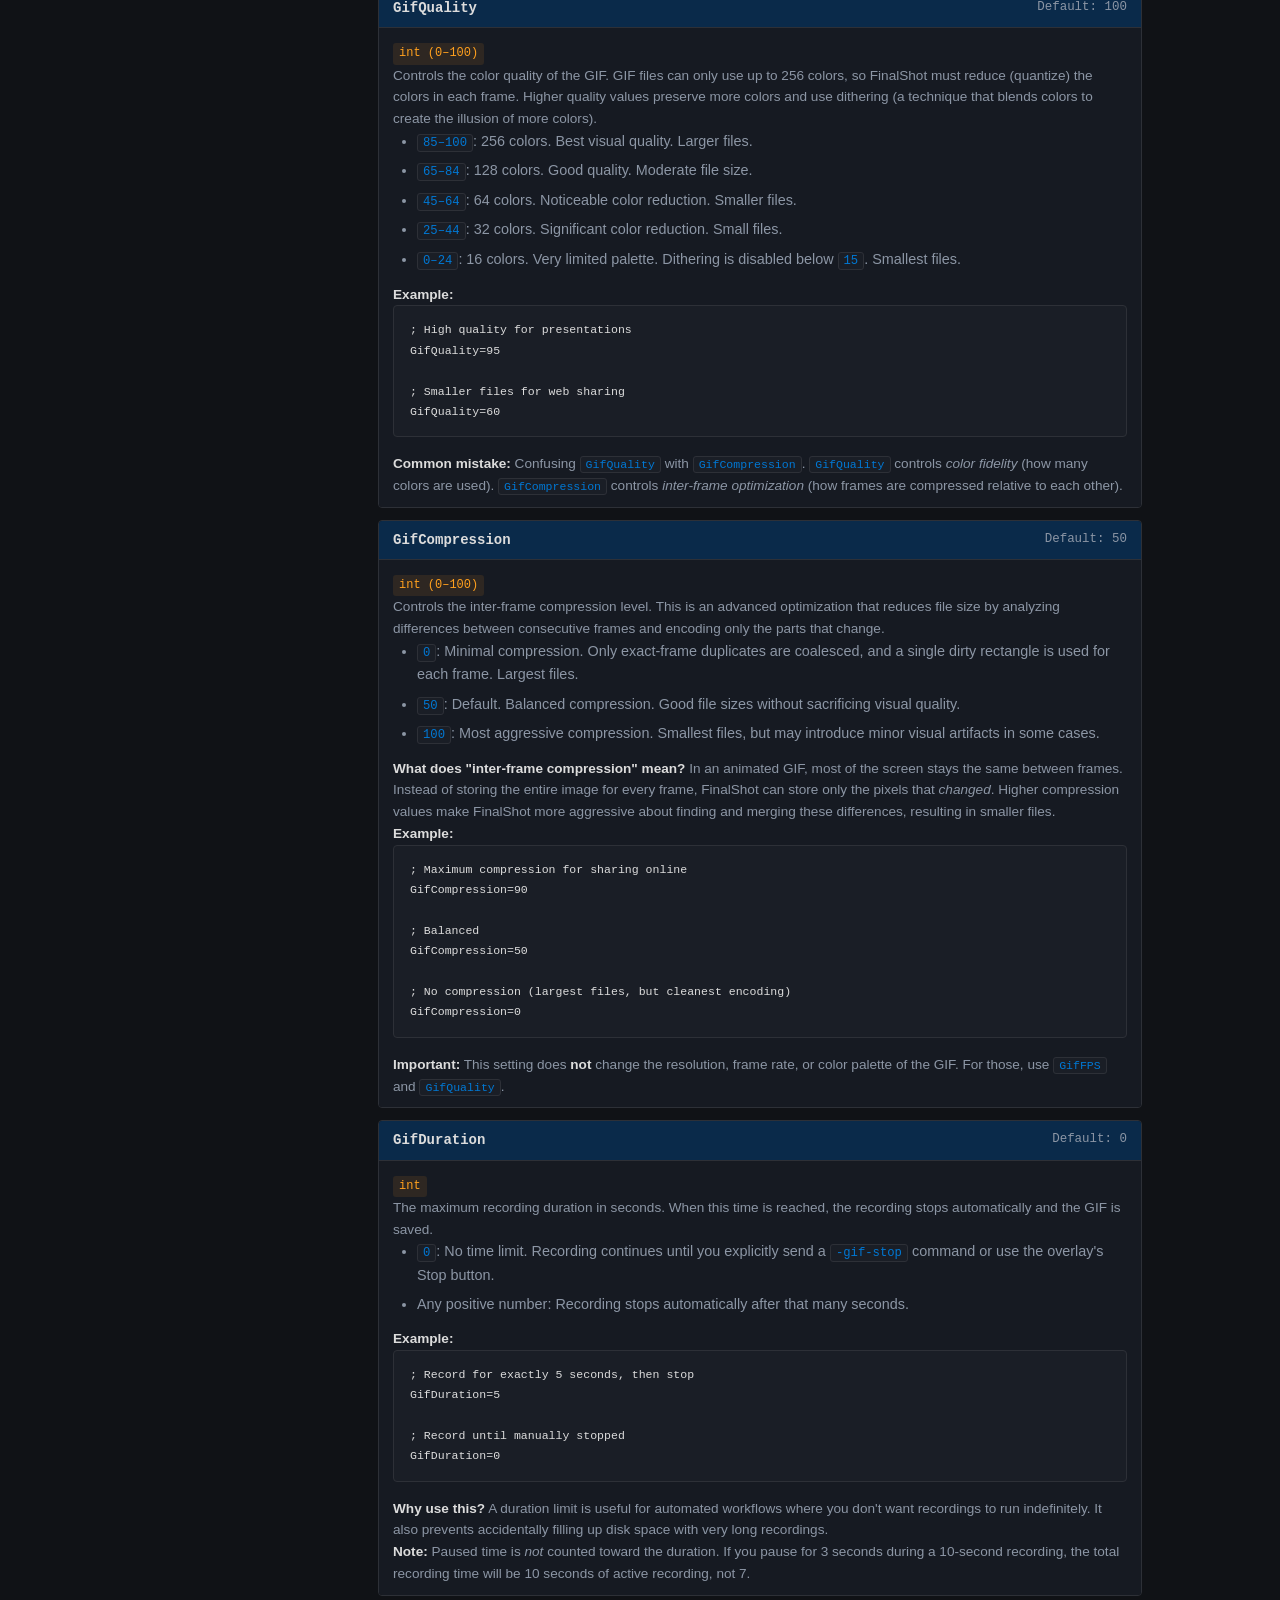
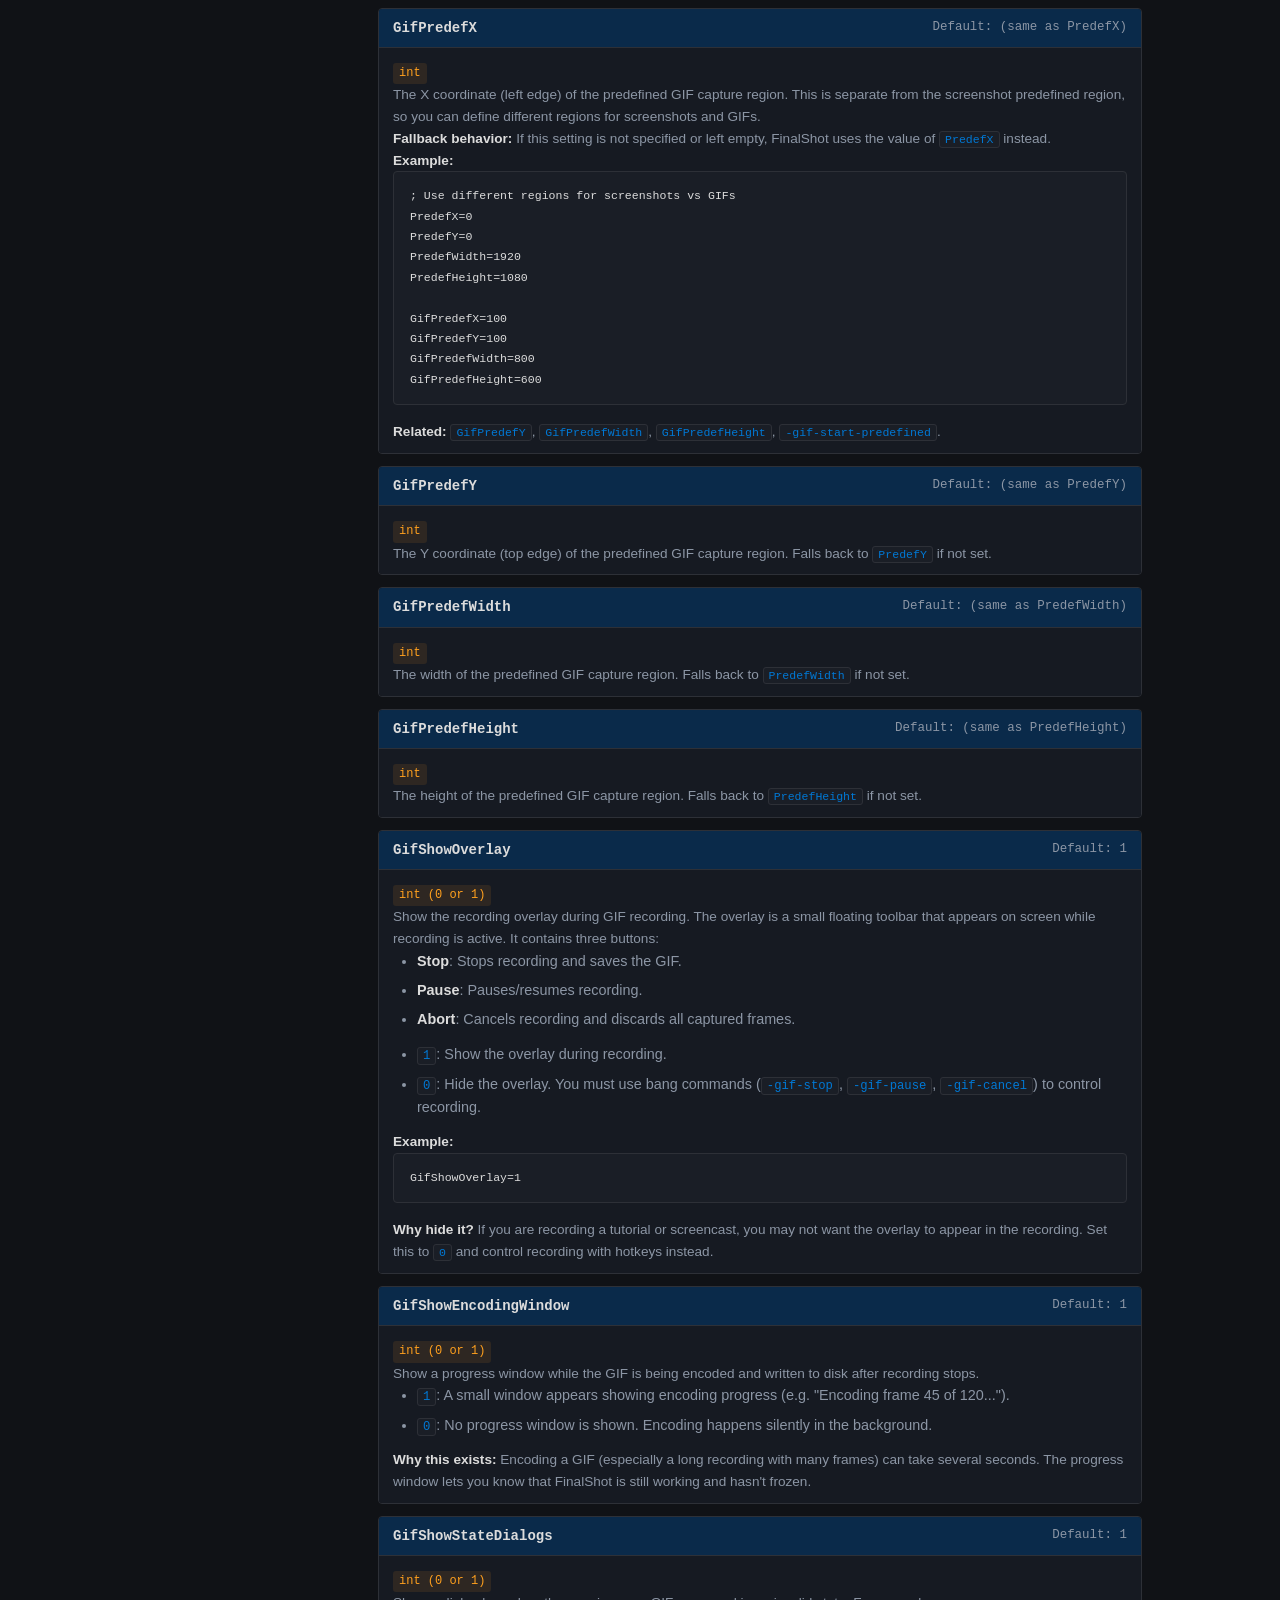
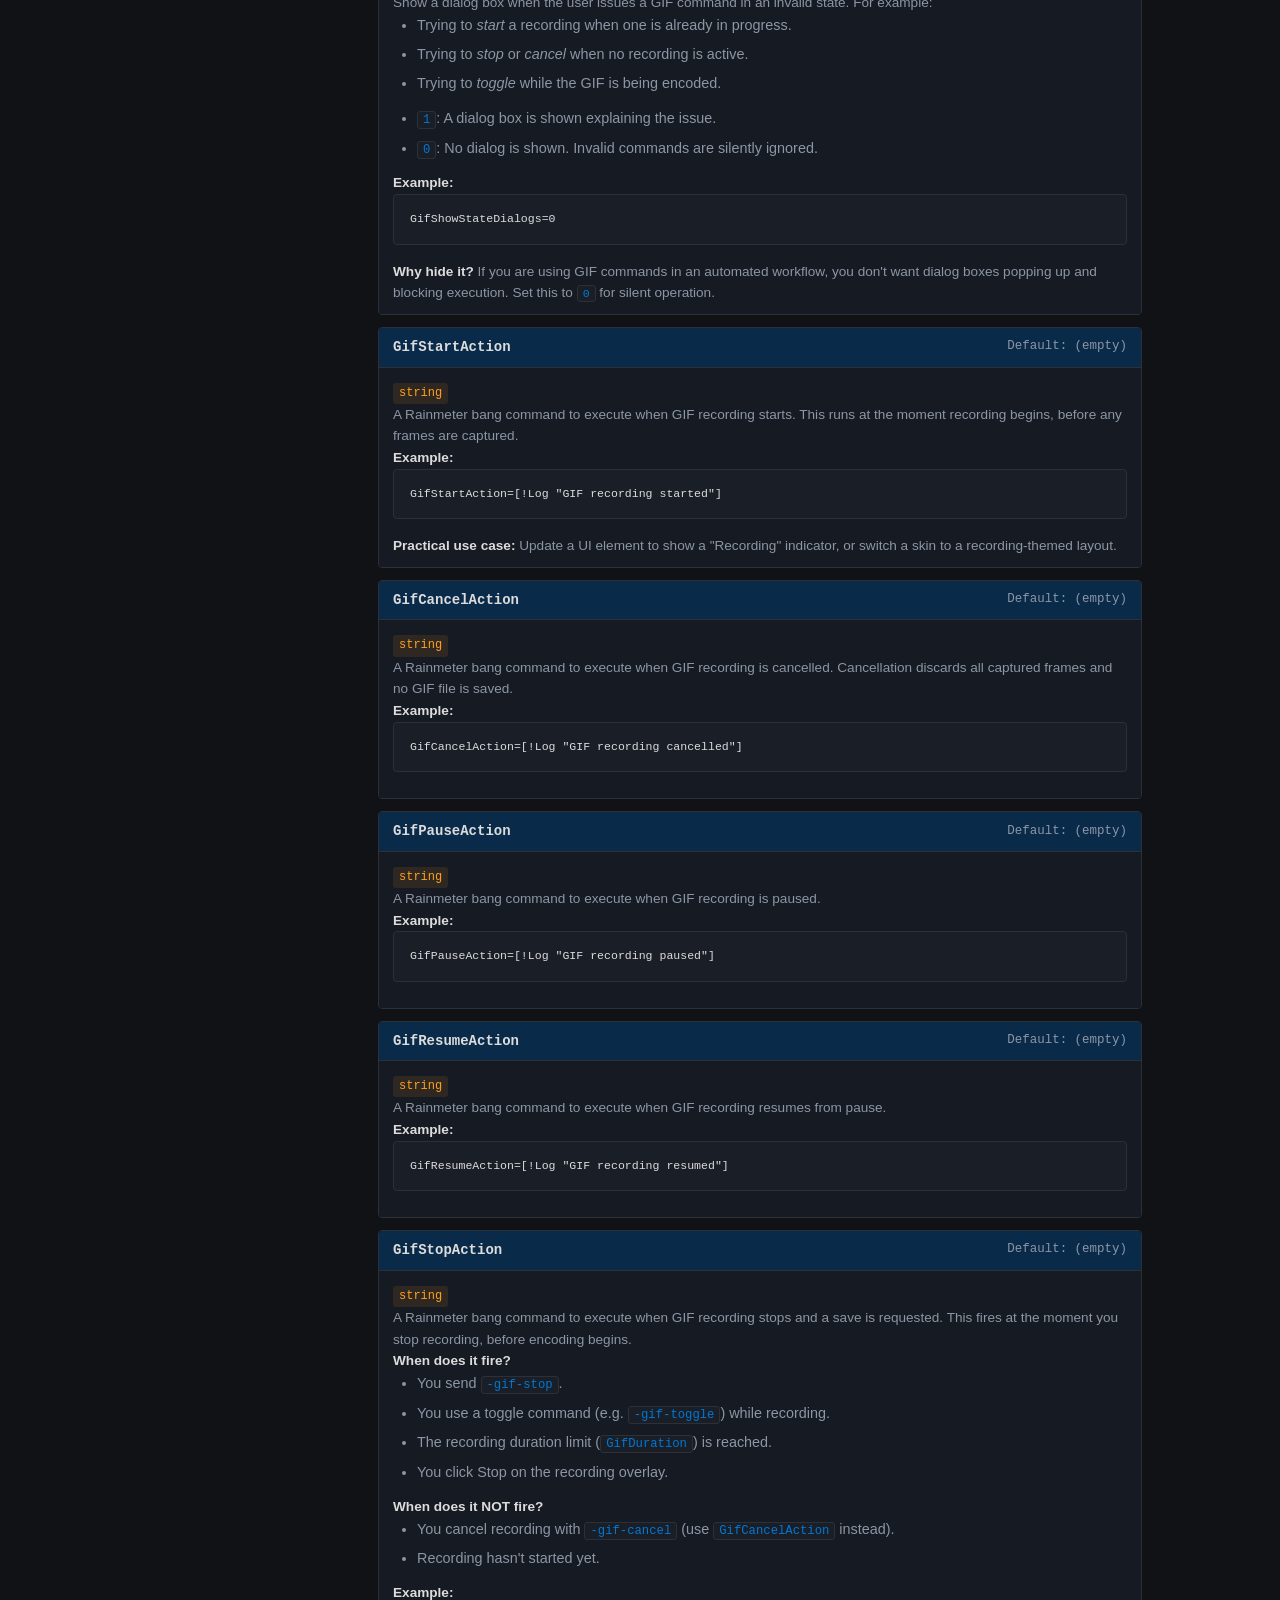
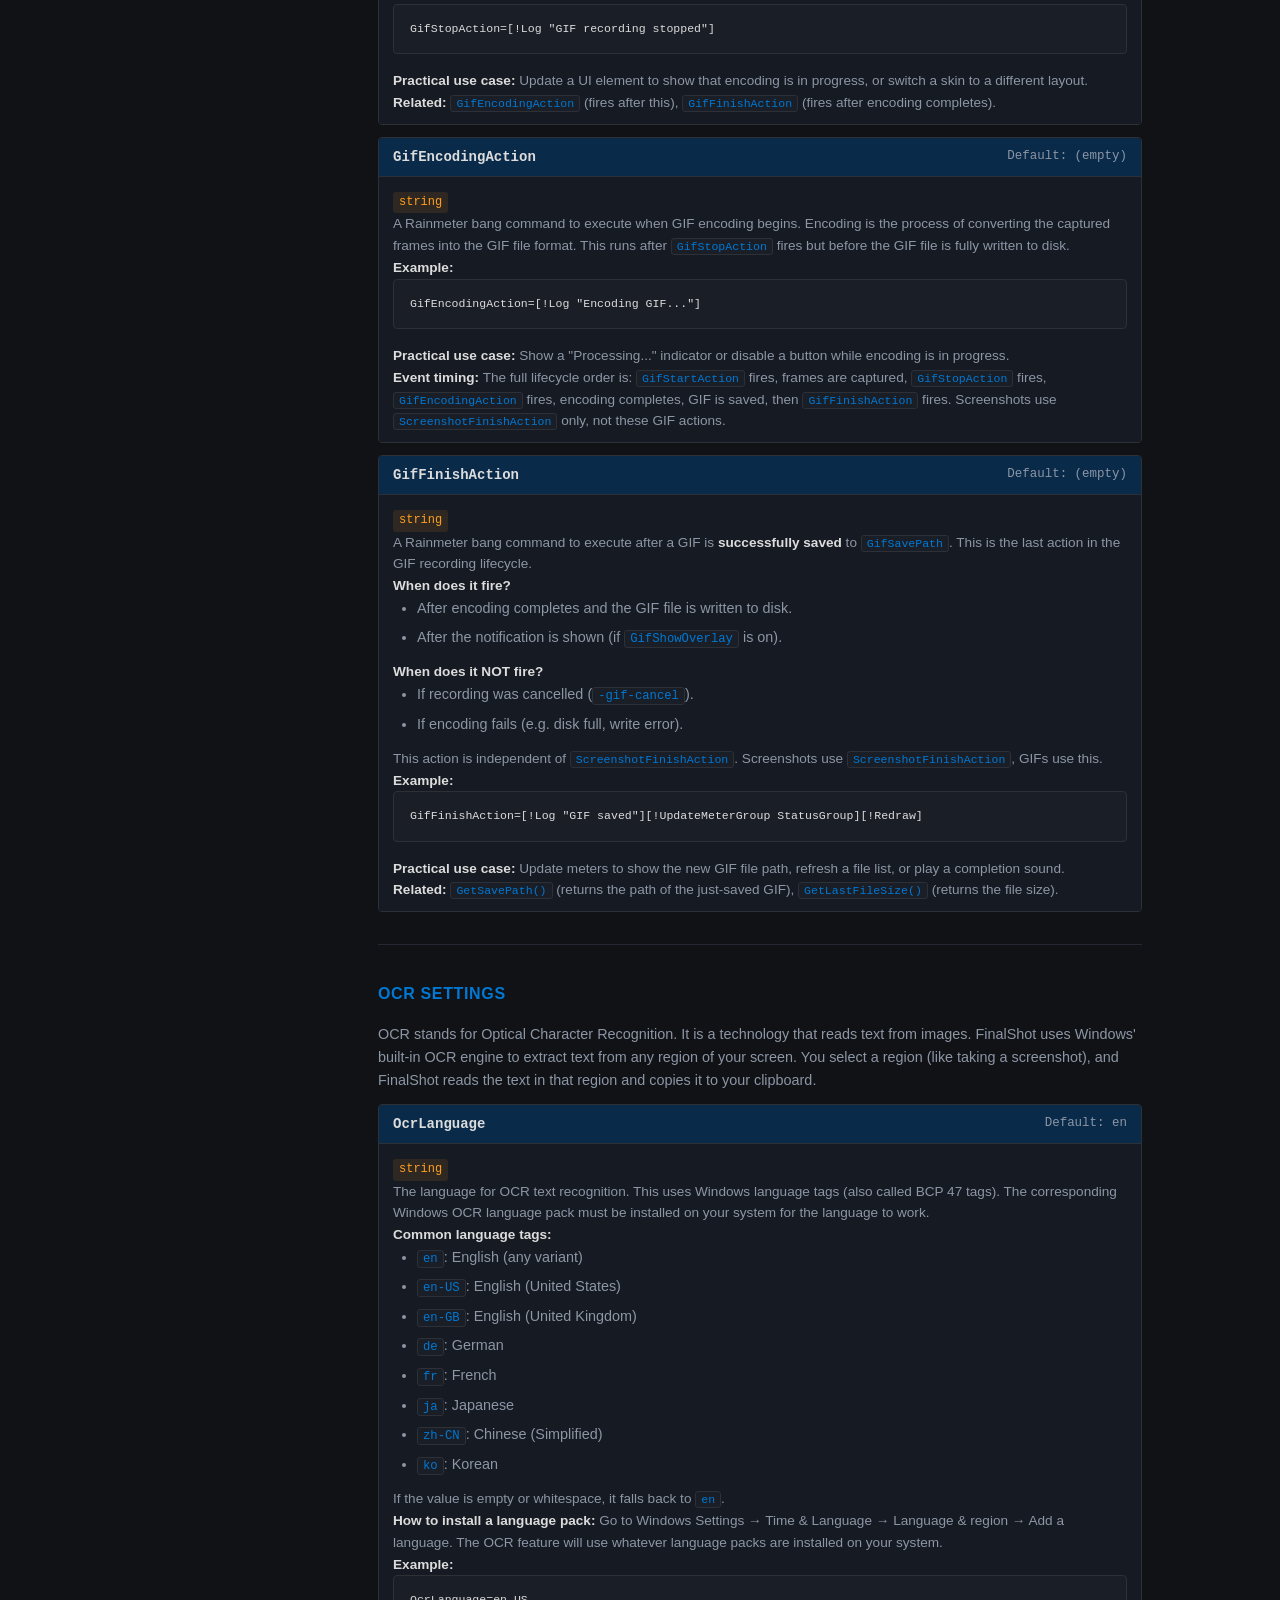
==== commit 45fa1616: "feat: add LastSavedPath property and GetLastScreenshotPath method for improved screenshot management" ====
--- a/docs/api.html
+++ b/docs/api.html
@@ -289,10 +289,13 @@
                         <p>Leave empty for no action when the notification is clicked.</p>
 
                         <p><strong>Example:</strong></p>
-<pre><code>; Open the saved screenshot in the default image viewer
-NotificationClickAction=["C:\Users\YourName\Pictures\shot.png"]
-
-; Or switch to the folder where screenshots are saved
+<pre><code>; Open the last screenshot (requires DynamicVariables=1 on the measure)
+NotificationClickAction=["[&amp;Measure_FinalShot:GetLastScreenshotPath()]"]
+
+; Open the last GIF
+NotificationClickAction=["[&amp;Measure_FinalShot:GetSavePath()]"]
+
+; Or open a fixed folder
 NotificationClickAction=["C:\Users\YourName\Pictures"]</code></pre>
 
                         <p><strong>Note:</strong> This setting requires <a href="#screenshot-settings"><code>ShowNotification</code></a> to be <code>1</code> for the notification to appear in the first place.</p>
@@ -1873,6 +1876,18 @@
 
                 <div class="api-block">
                     <div class="api-block-header">
+                        <span class="api-name">GetLastScreenshotPath()</span>
+                        <span class="api-default">Returns: string</span>
+                    </div>
+                    <div class="api-block-content">
+                        <p>Returns the full path of the last successfully saved screenshot this session, or <code>""</code> if none.</p>
+<pre><code>Text=[&amp;Measure_FinalShot:GetLastScreenshotPath()]
+DynamicVariables=1</code></pre>
+                    </div>
+                </div>
+
+                <div class="api-block">
+                    <div class="api-block-header">
                         <span class="api-name">GetLastFileSize()</span>
                         <span class="api-default">Returns: string</span>
                     </div>
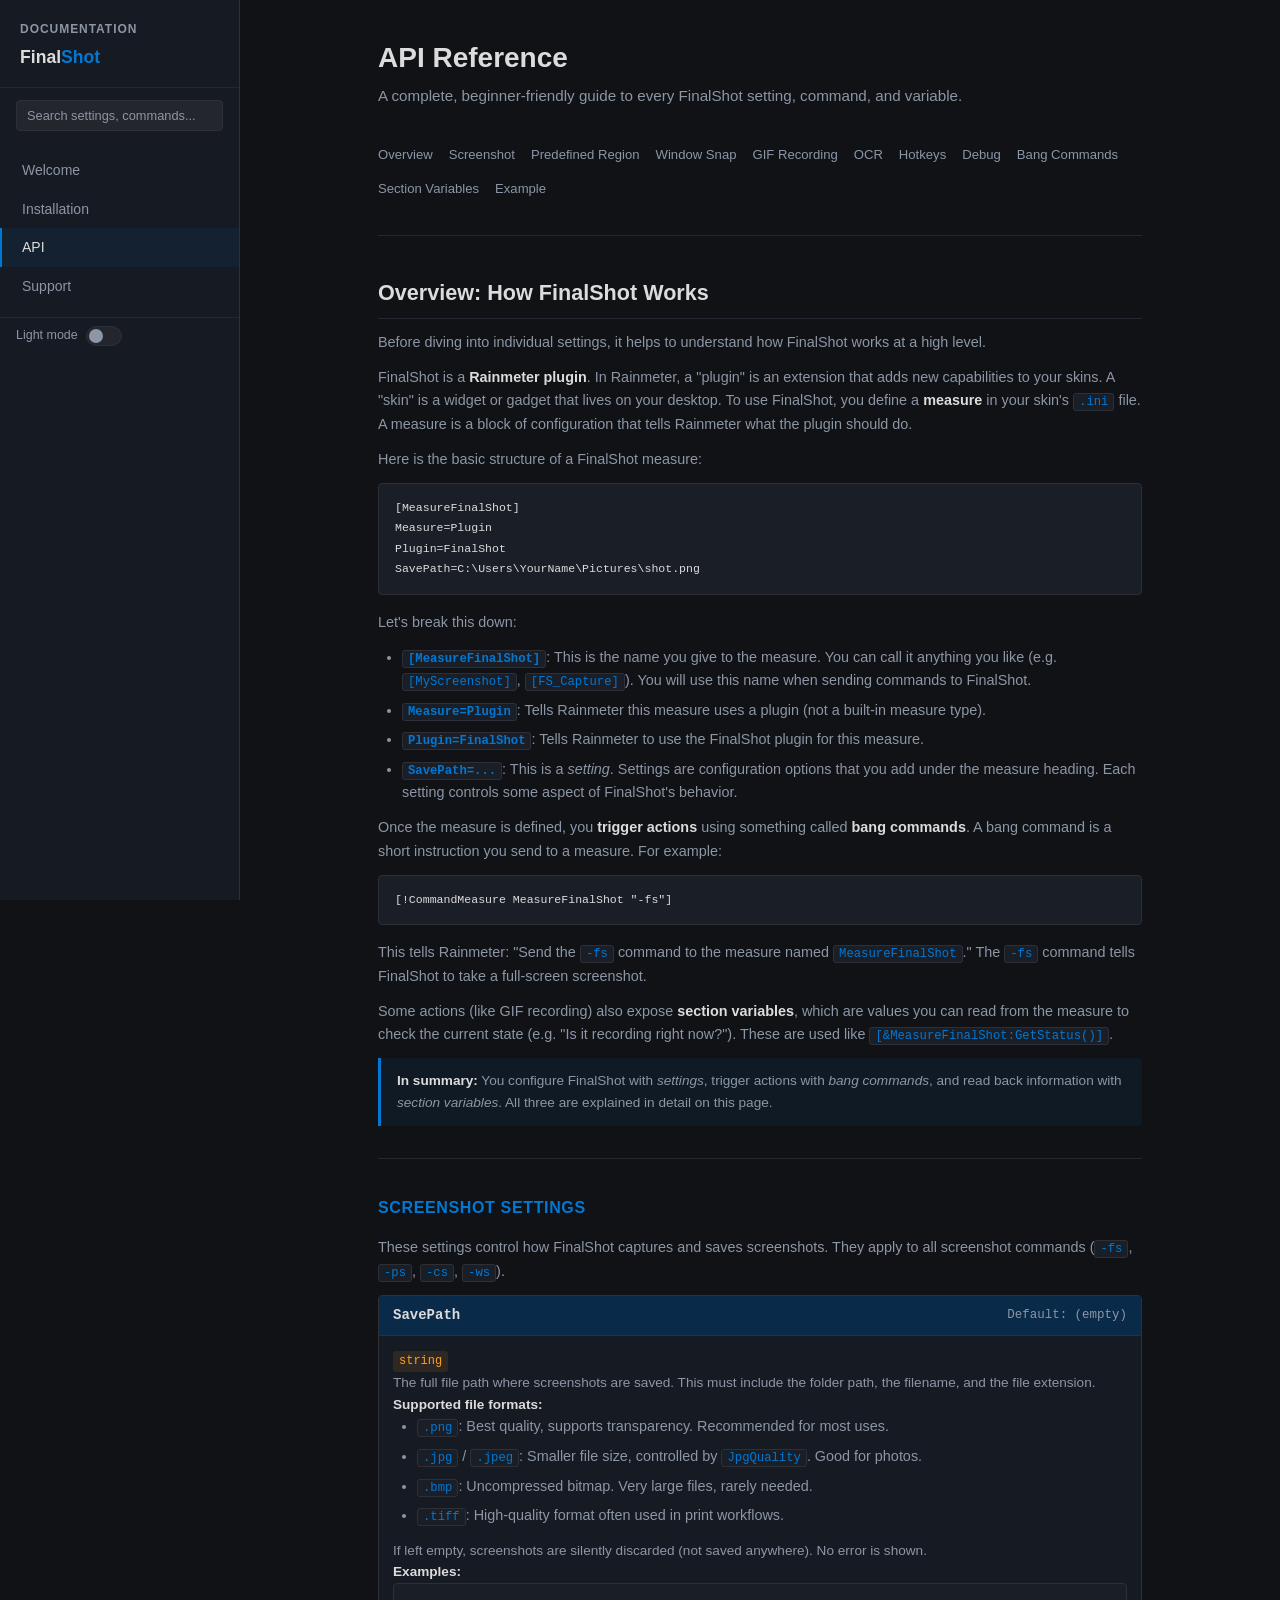
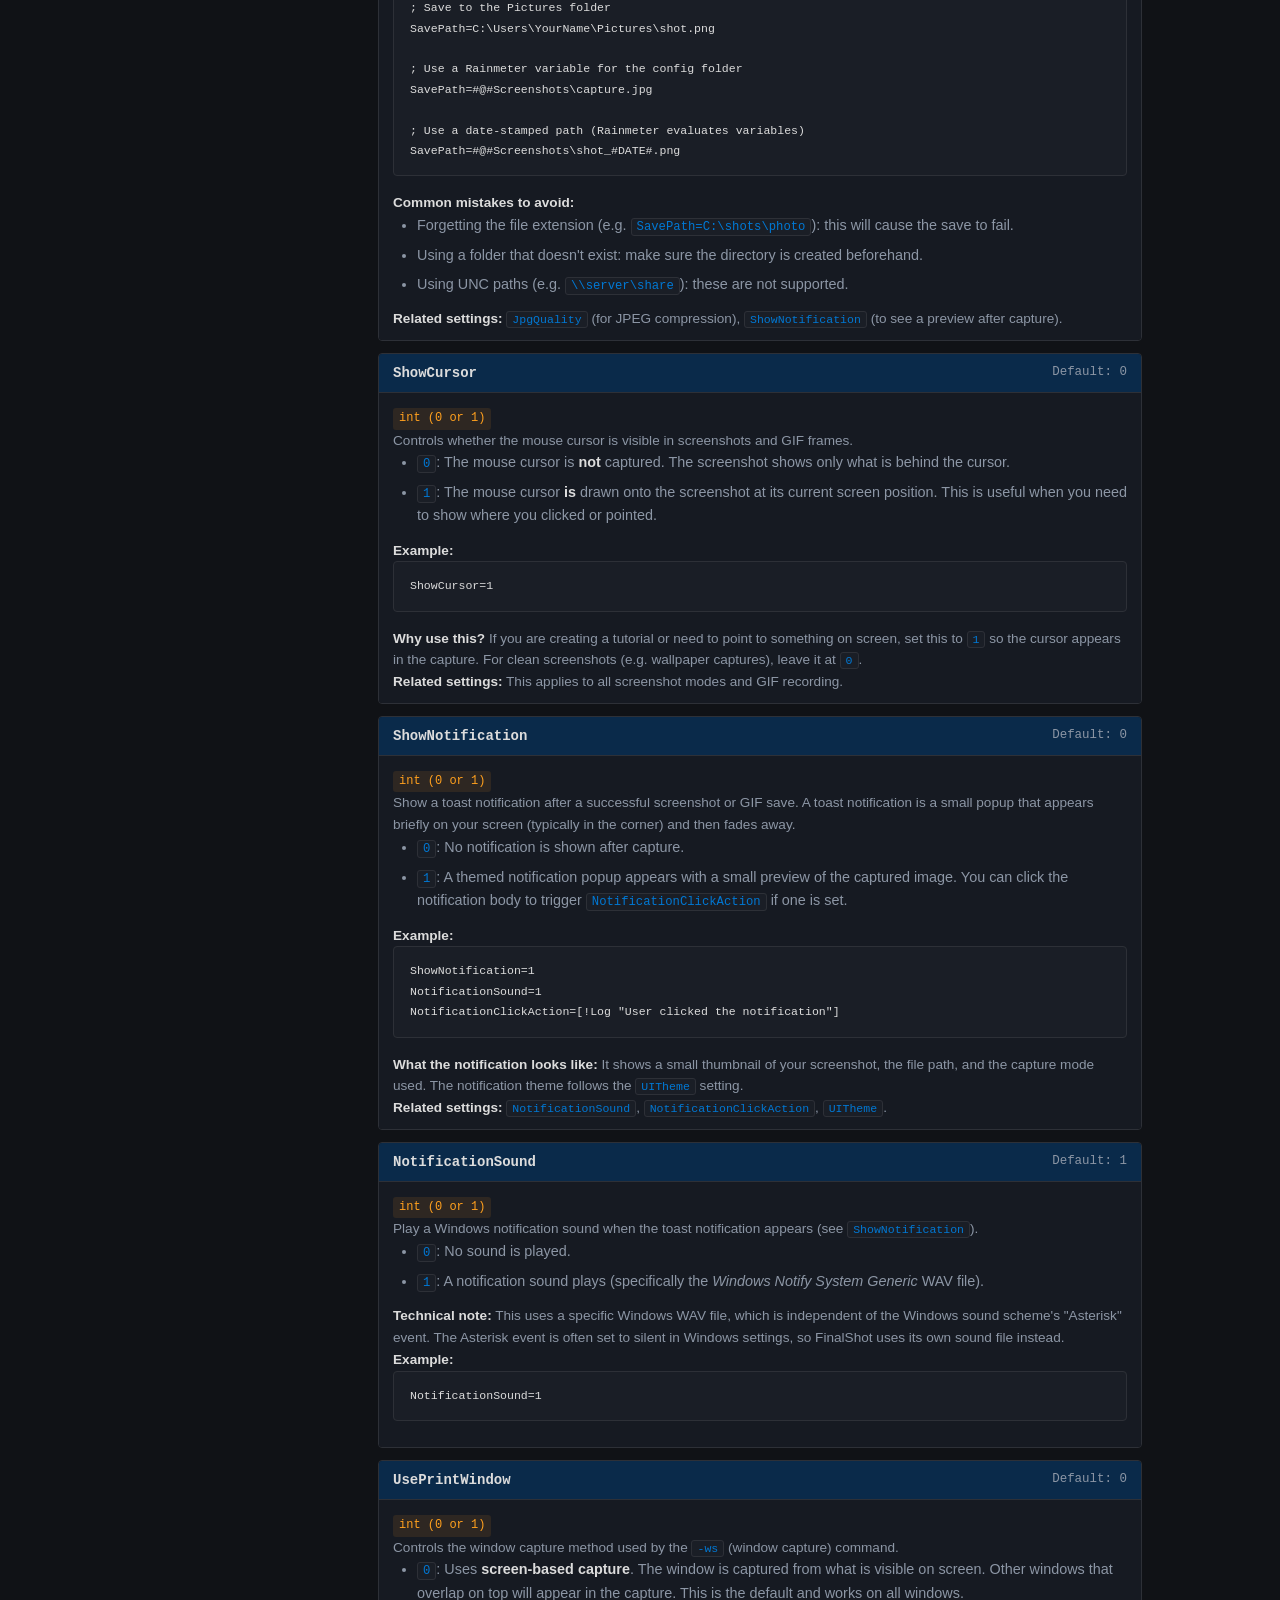
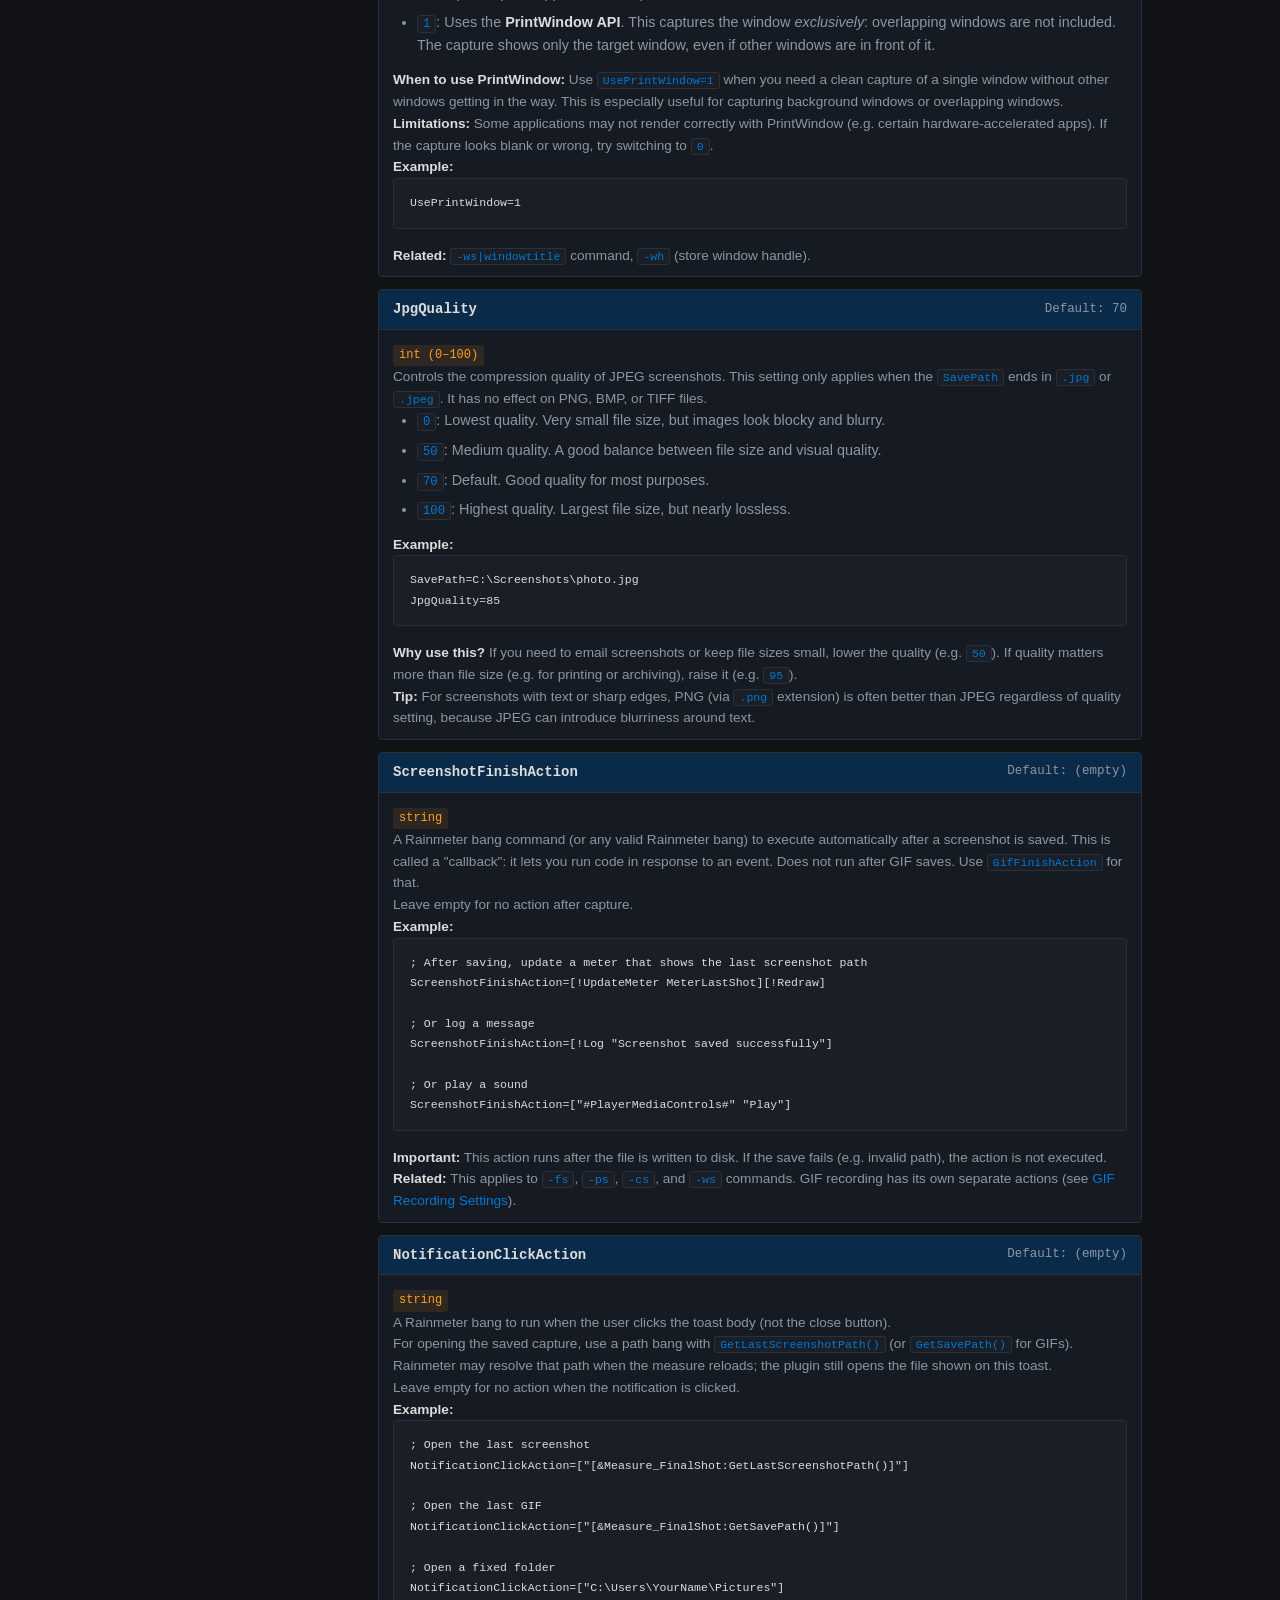
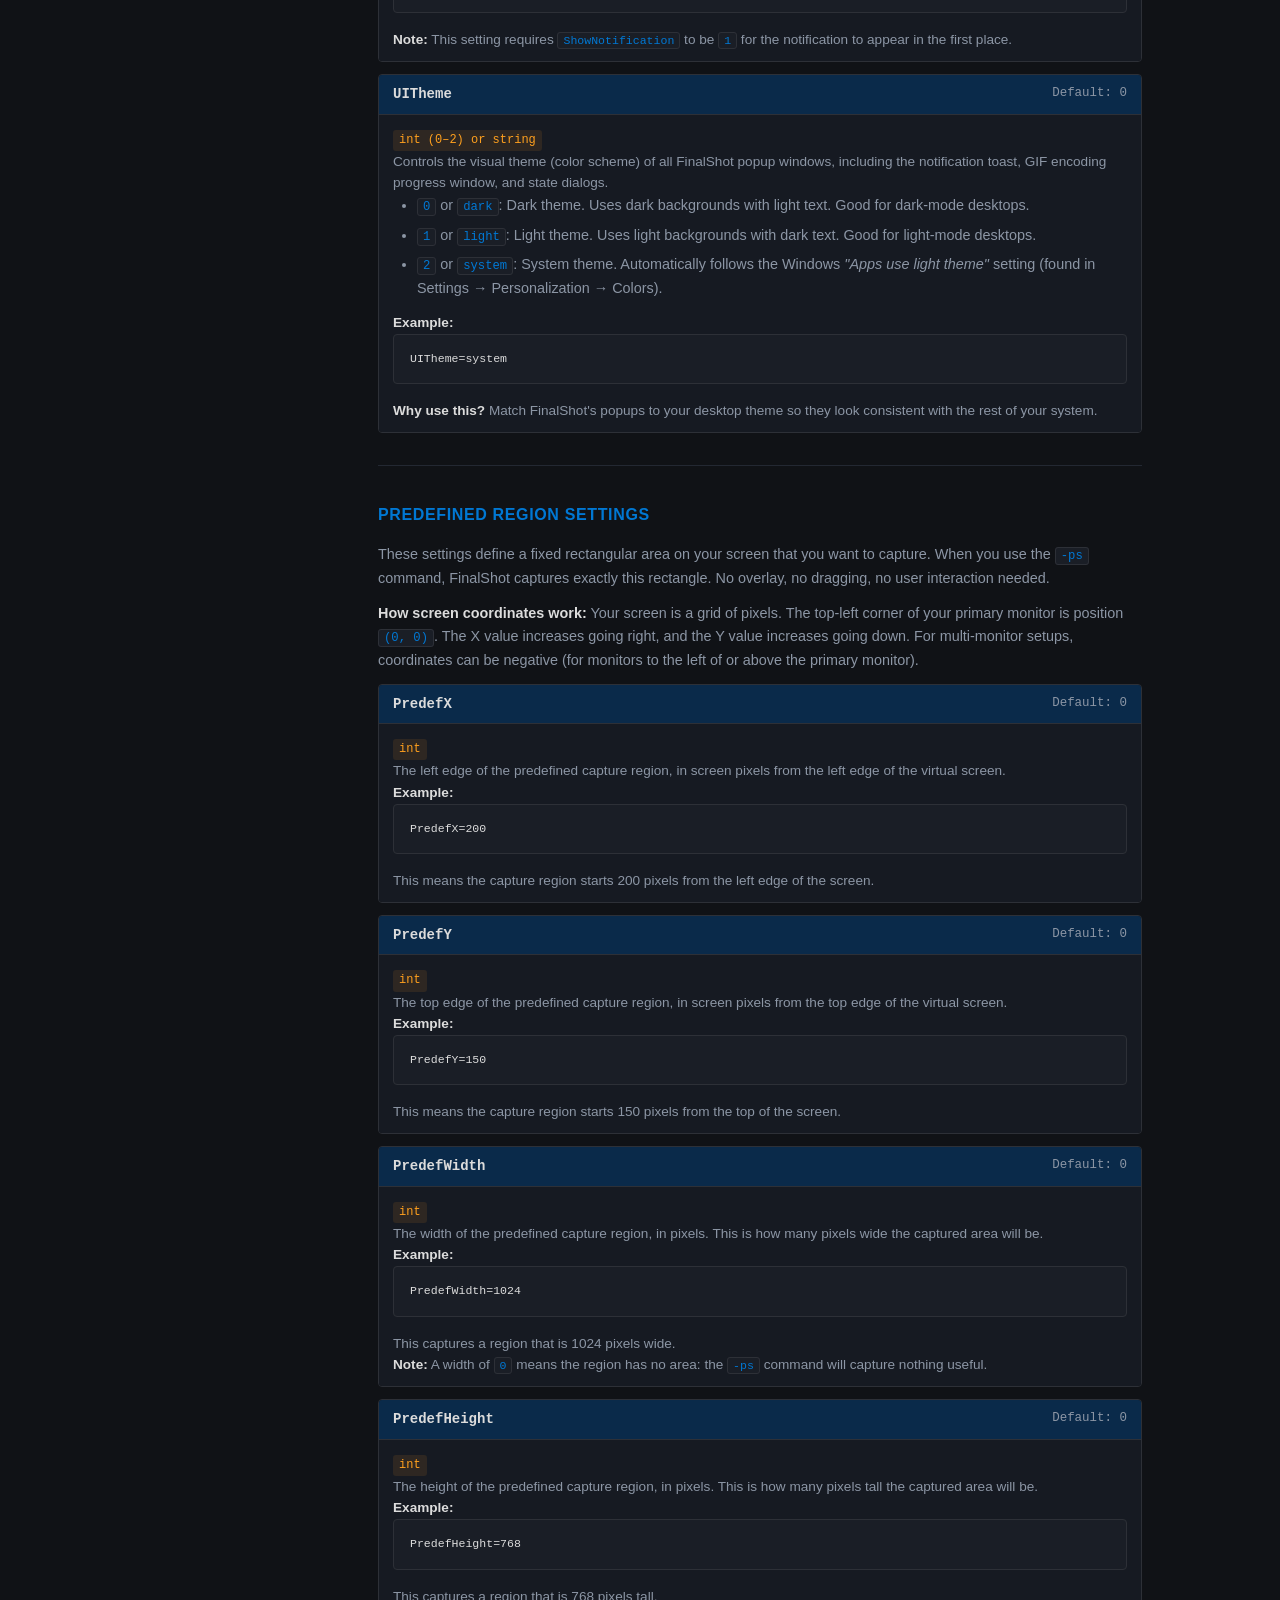
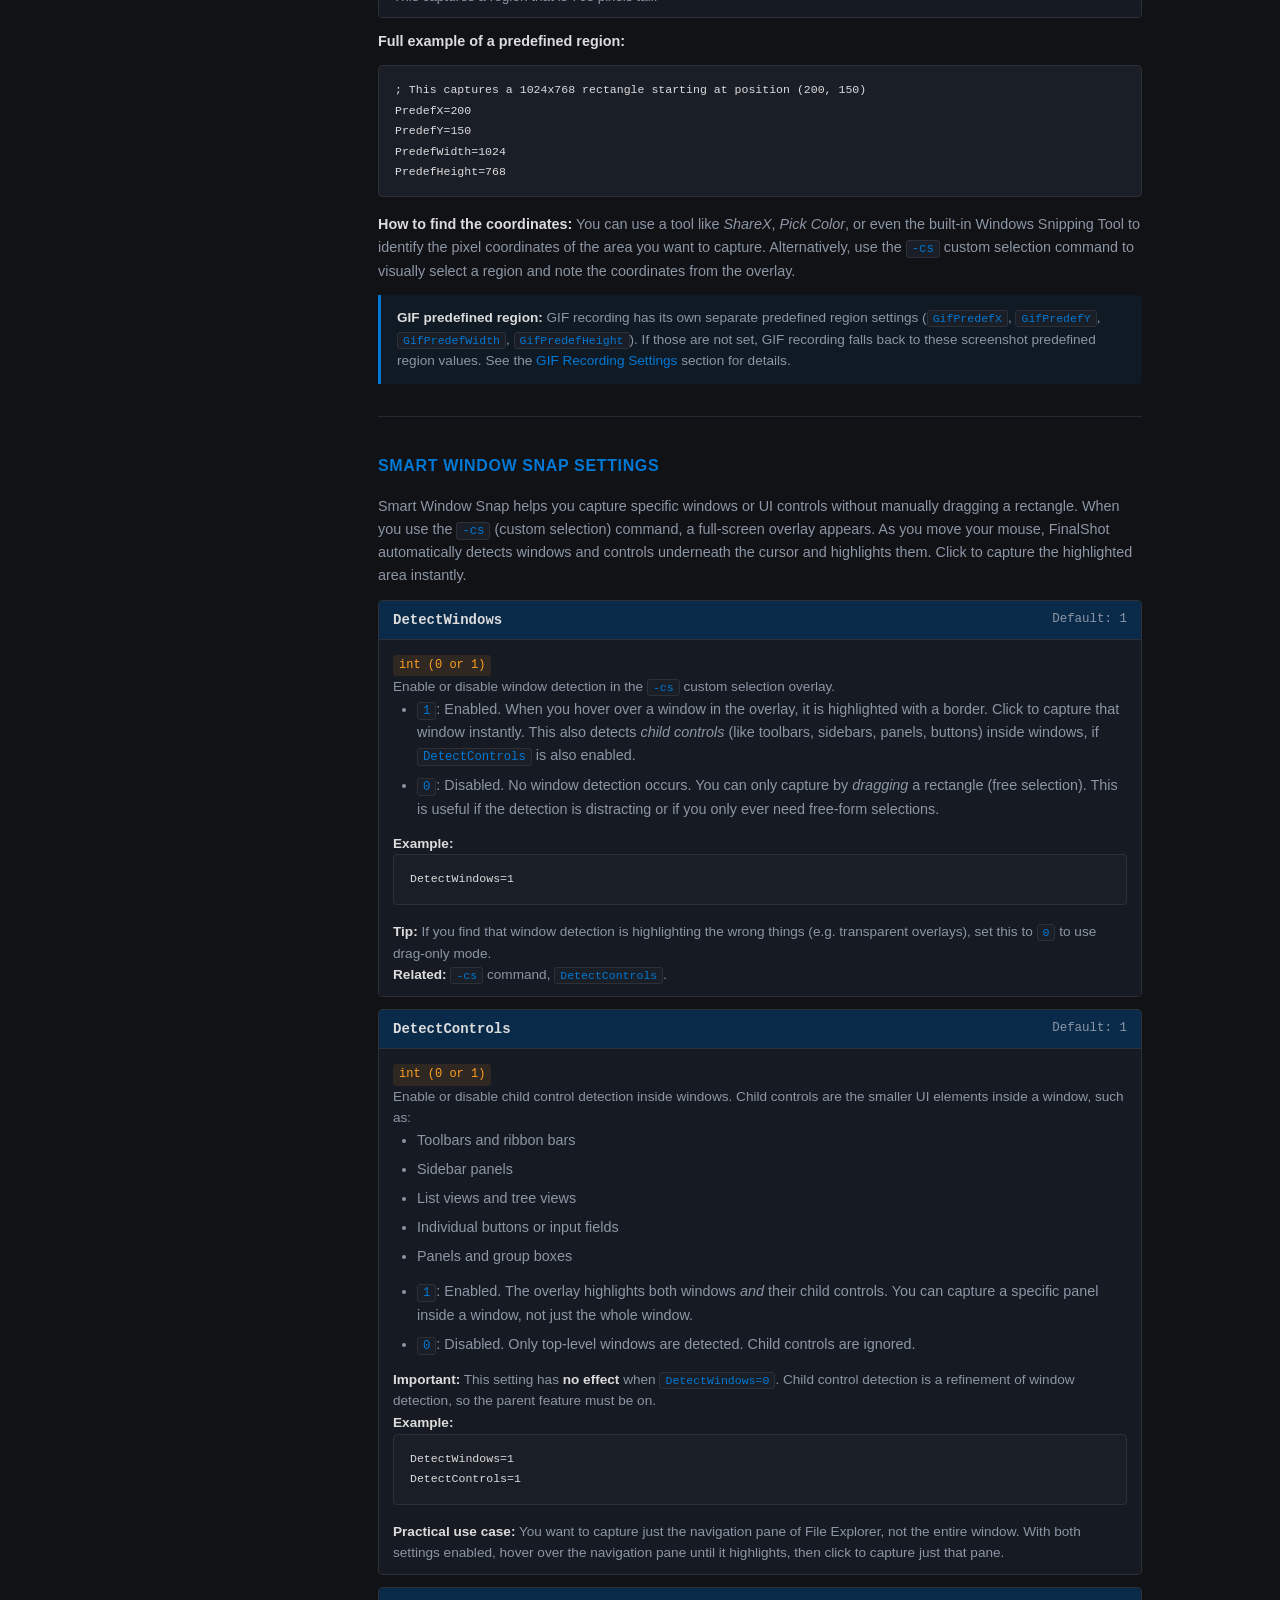
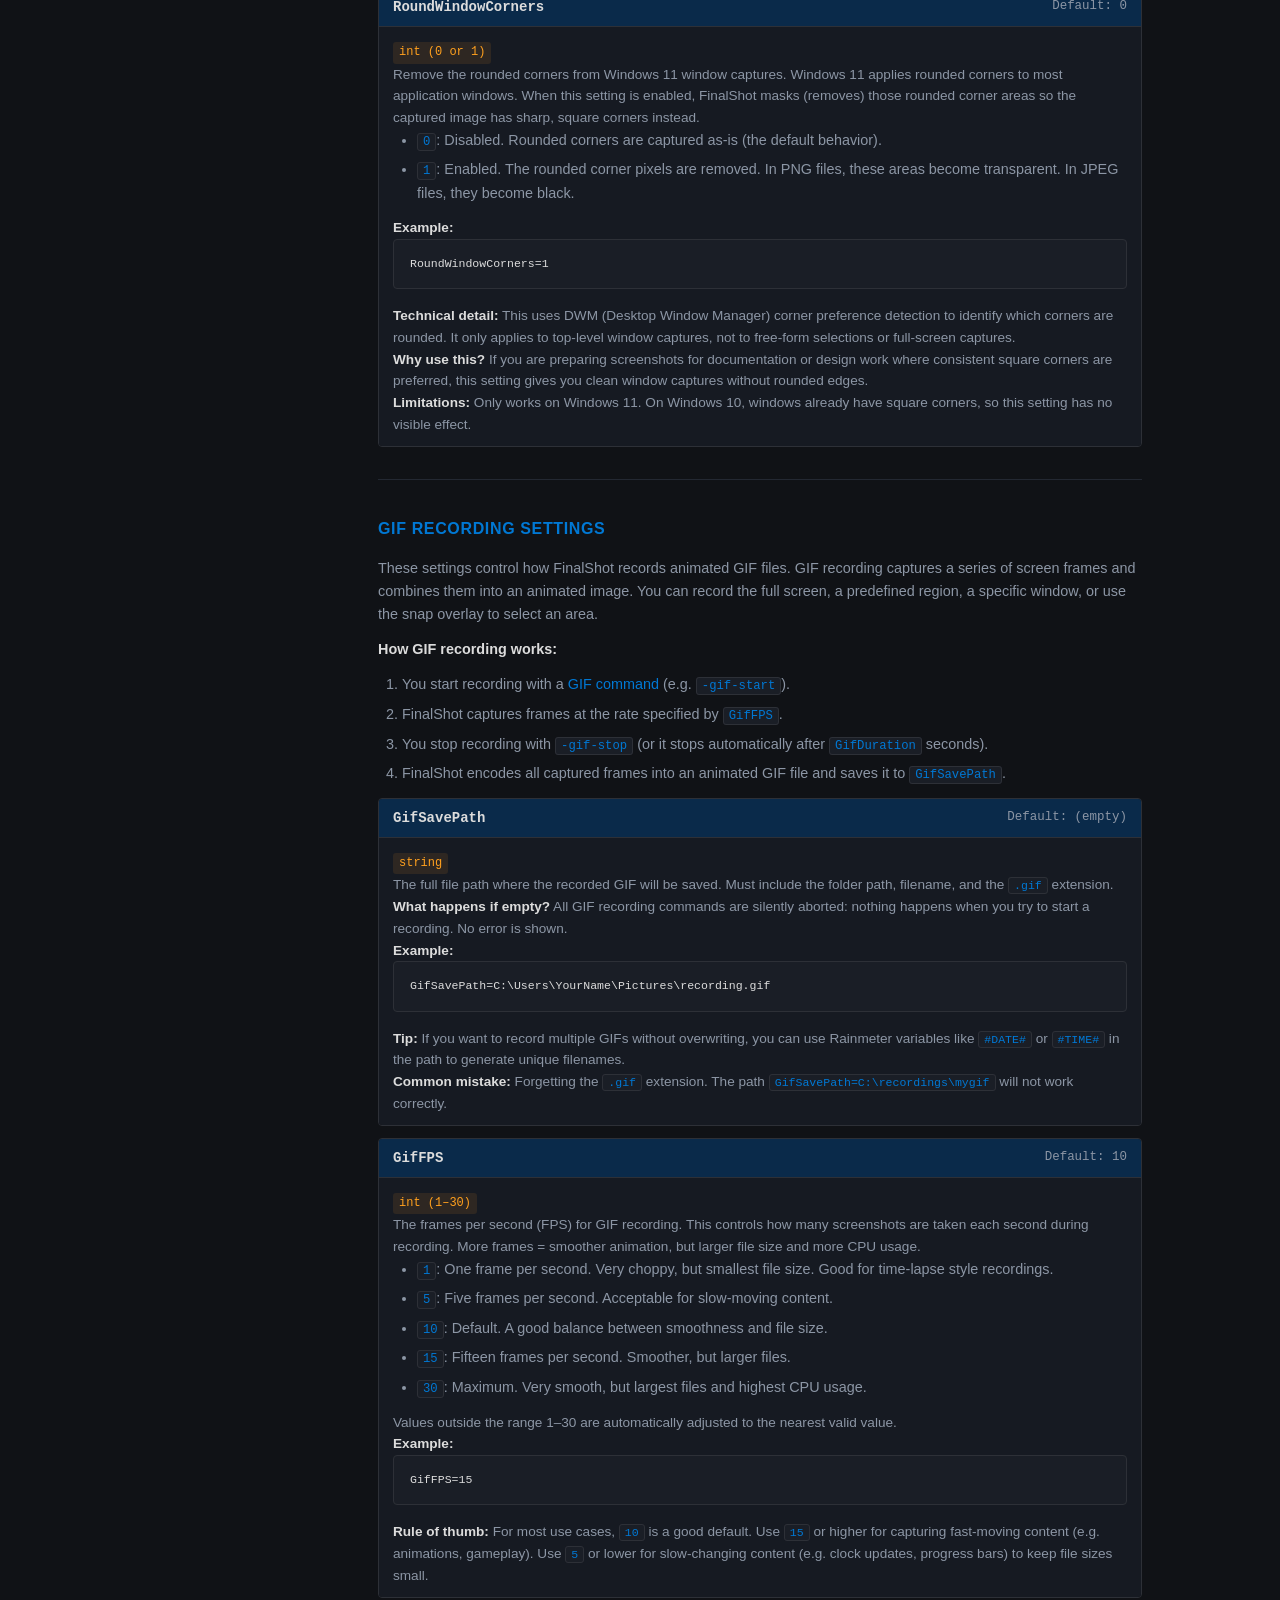
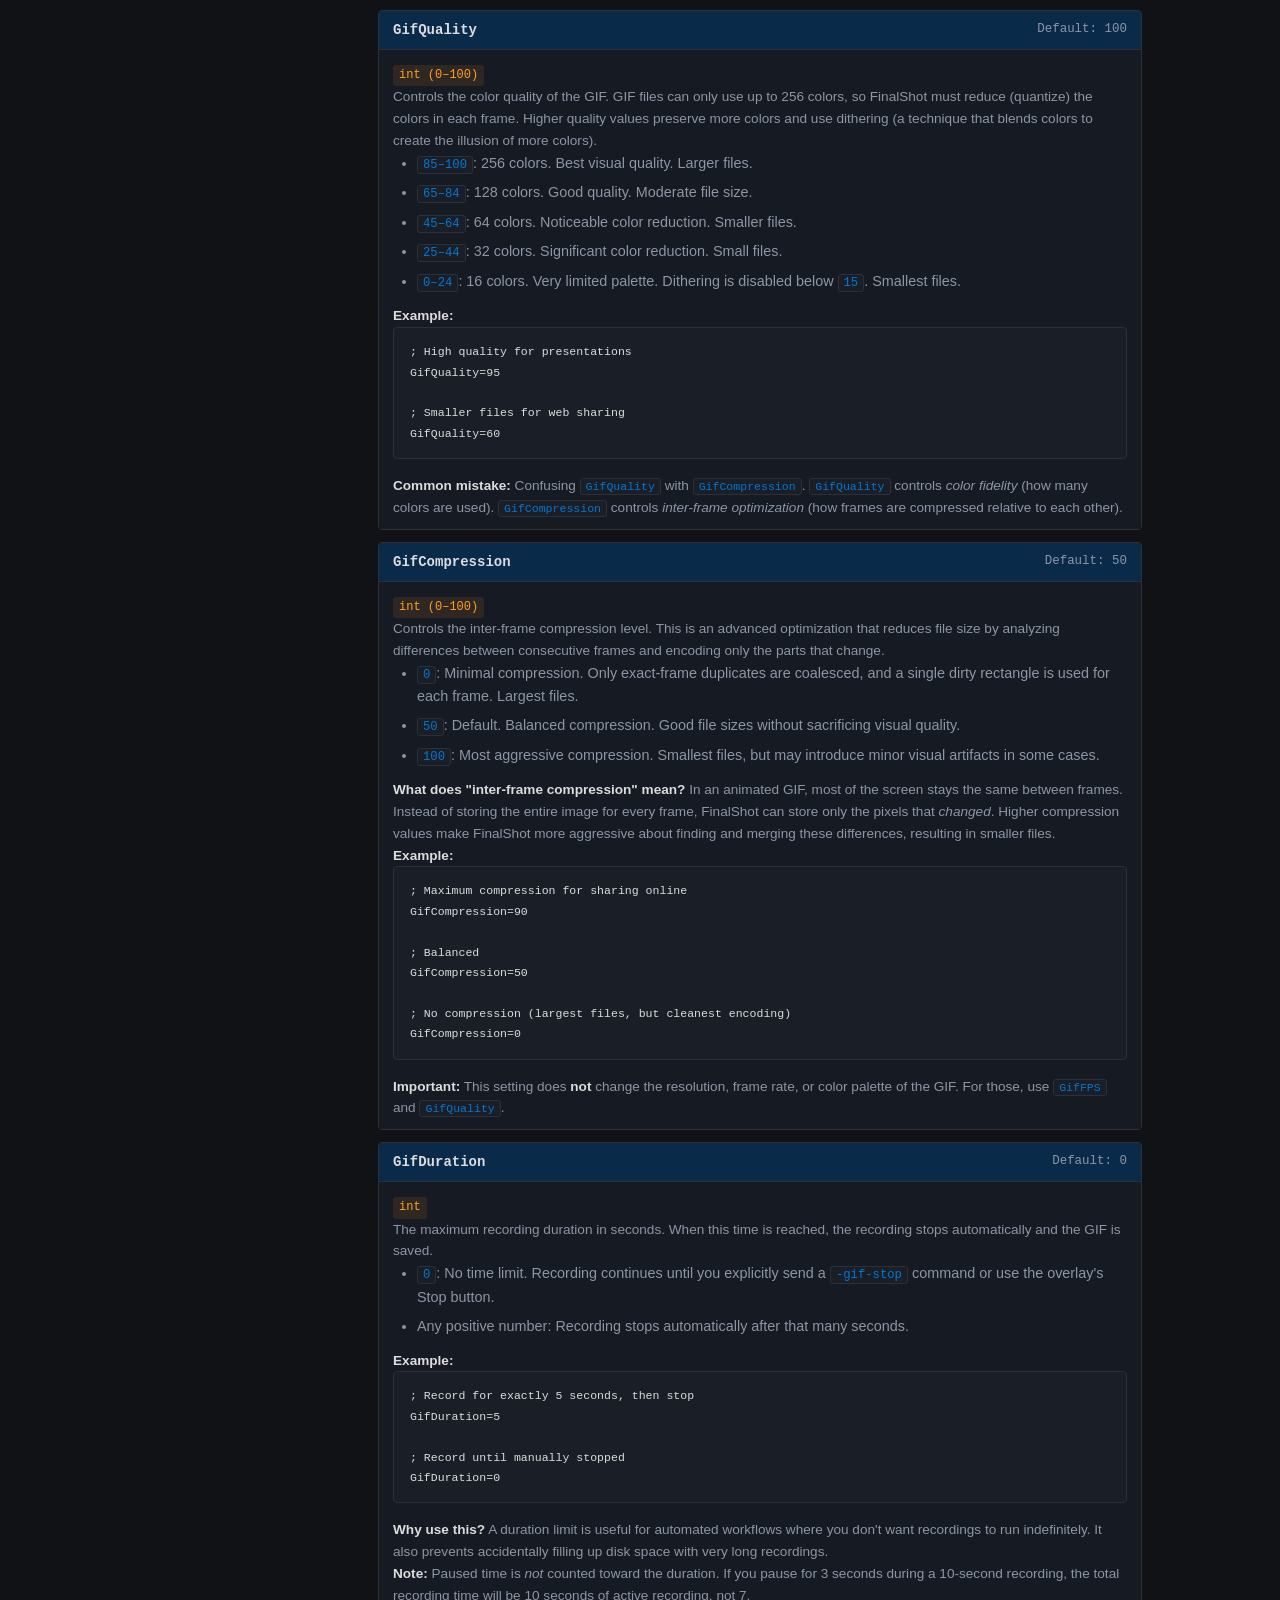
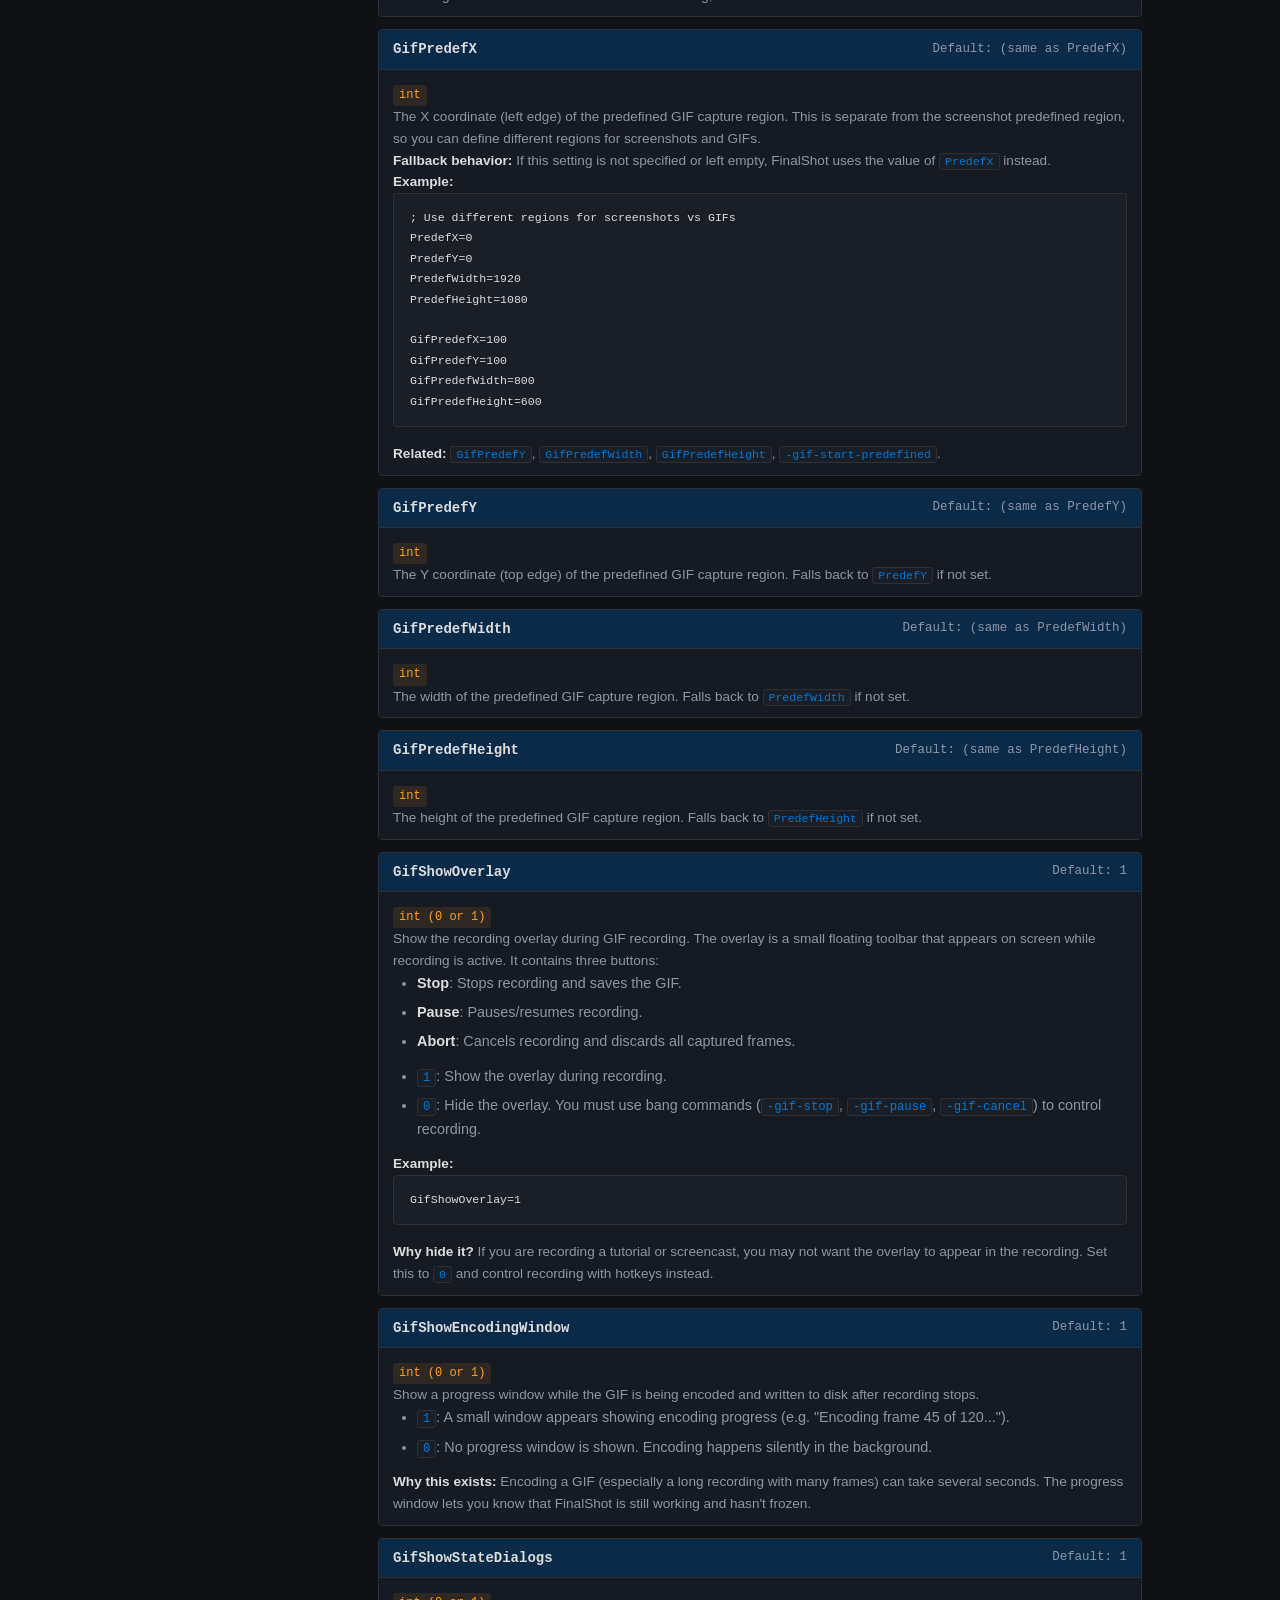
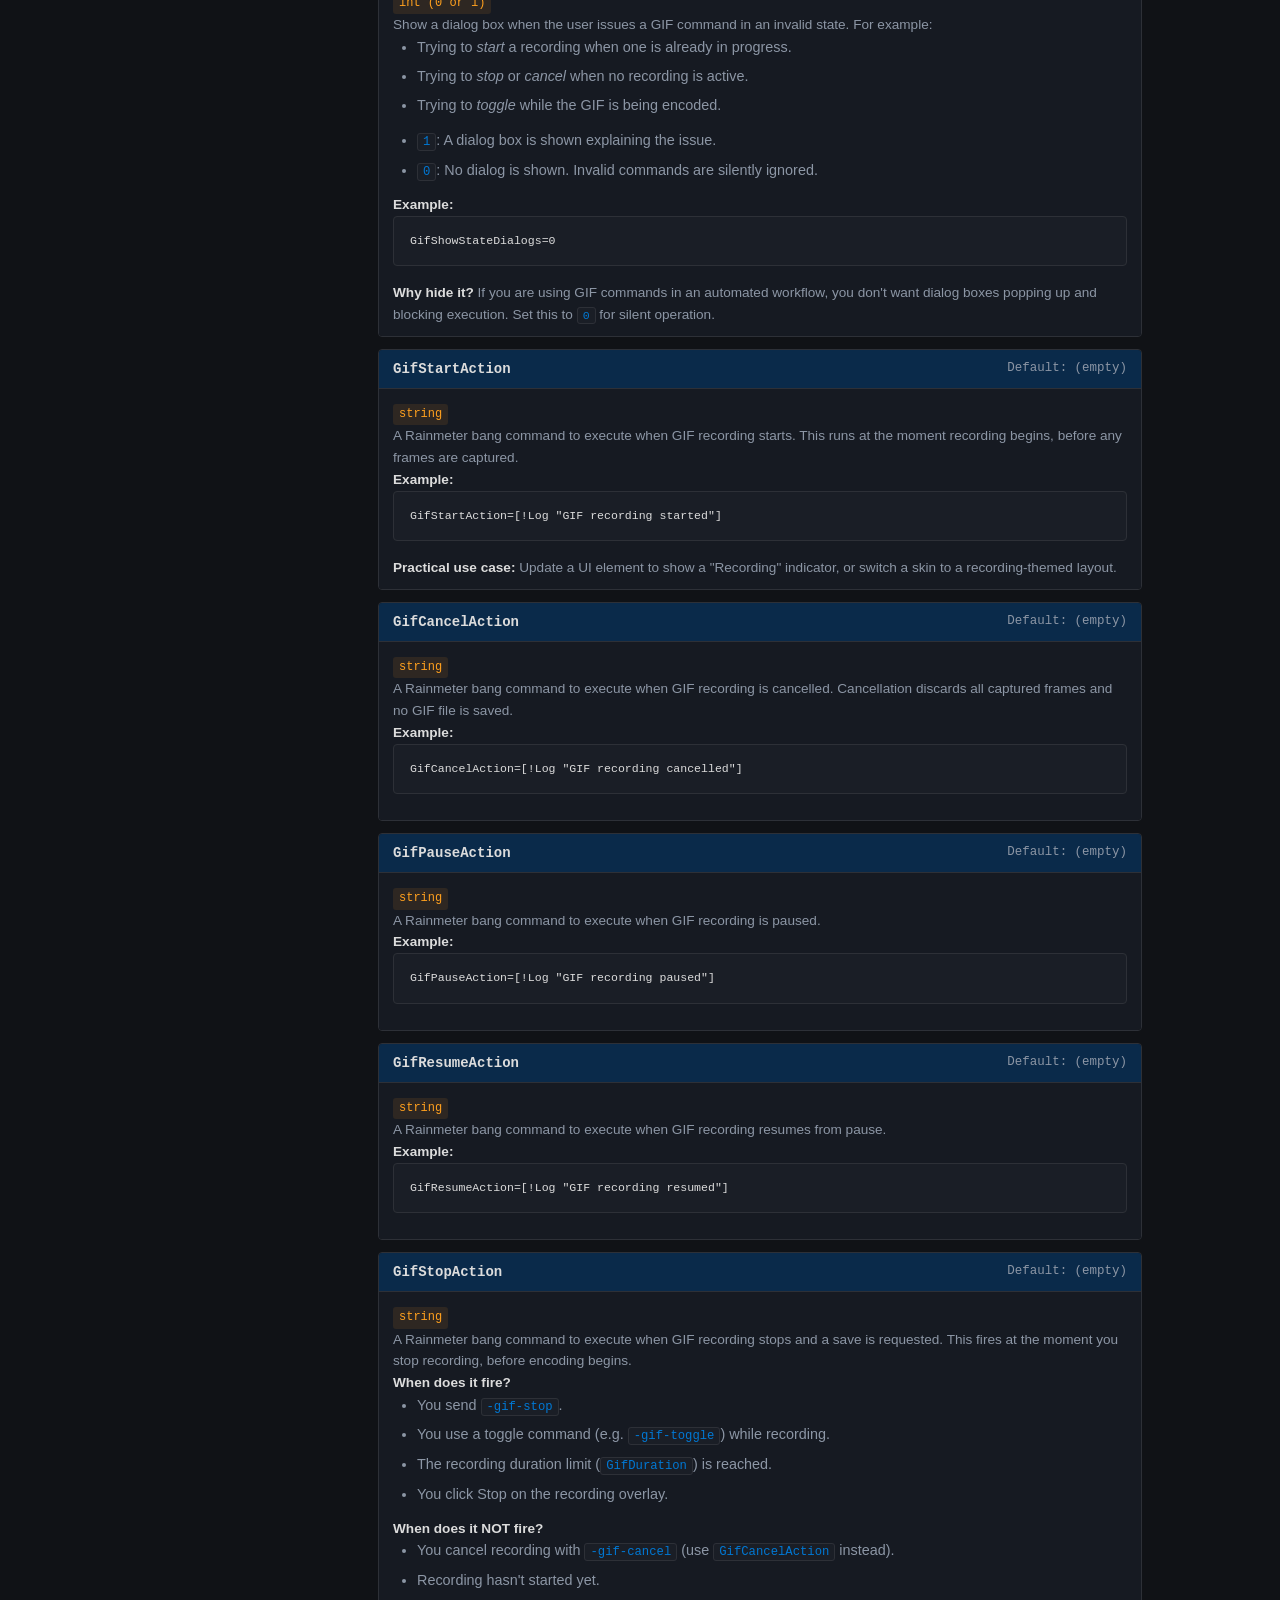
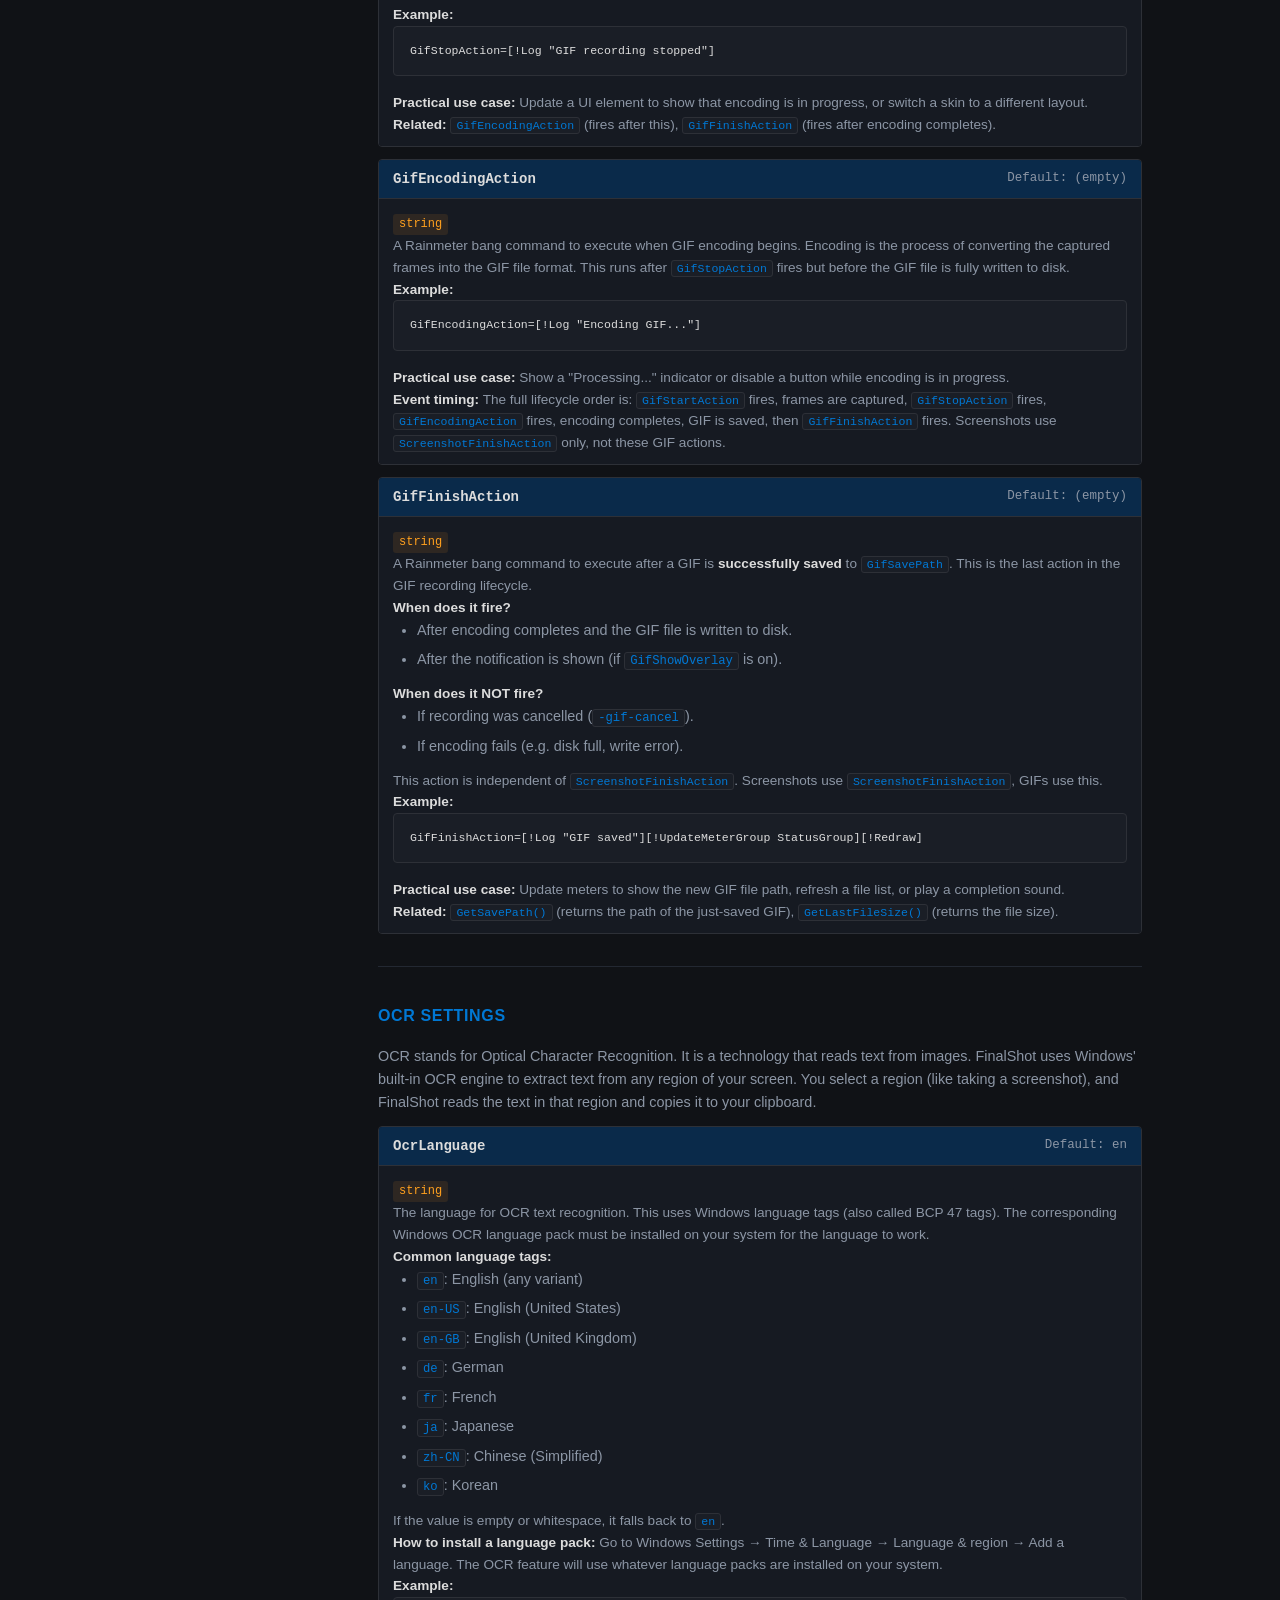
==== commit 7cdf317b: "feat: add commands to open last saved screenshot and GIF, enhance notification click actions" ====
--- a/docs/api.html
+++ b/docs/api.html
@@ -285,17 +285,18 @@
                     </div>
                     <div class="api-block-content">
                         <span class="api-type">string</span>
-                        <p>A Rainmeter bang command to execute when the user clicks the body of the toast notification (not the close button). This lets you open the saved file, switch to a folder, or perform any other action when the user interacts with the notification.</p>
+                        <p>A Rainmeter bang to run when the user clicks the toast body (not the close button).</p>
+                        <p>For opening the saved capture, use a path bang with <a href="#section-variables"><code>GetLastScreenshotPath()</code></a> (or <a href="#section-variables"><code>GetSavePath()</code></a> for GIFs). Rainmeter may resolve that path when the measure reloads; the plugin still opens the file shown on this toast.</p>
                         <p>Leave empty for no action when the notification is clicked.</p>
 
                         <p><strong>Example:</strong></p>
-<pre><code>; Open the last screenshot (requires DynamicVariables=1 on the measure)
+<pre><code>; Open the last screenshot
 NotificationClickAction=["[&amp;Measure_FinalShot:GetLastScreenshotPath()]"]
 
 ; Open the last GIF
 NotificationClickAction=["[&amp;Measure_FinalShot:GetSavePath()]"]
 
-; Or open a fixed folder
+; Open a fixed folder
 NotificationClickAction=["C:\Users\YourName\Pictures"]</code></pre>
 
                         <p><strong>Note:</strong> This setting requires <a href="#screenshot-settings"><code>ShowNotification</code></a> to be <code>1</code> for the notification to appear in the first place.</p>
@@ -1406,6 +1407,36 @@
                         <p><strong>Important:</strong> The window title must be an <strong>exact match</strong>. Partial matches will not work. Use <a href="#section-variables"><code>GetLastStoredWindow()</code></a> to see the exact title of a stored window.</p>
 
                         <p><strong>Common mistake:</strong> Forgetting the pipe character. <code>-wsCalculator</code> will not work. It must be <code>-ws|Calculator</code>.</p>
+                    </div>
+                </div>
+
+                <div class="api-block">
+                    <div class="api-block-header">
+                        <span class="api-name">-open-last-screenshot</span>
+                        <span class="api-default">Open Last Screenshot</span>
+                    </div>
+                    <div class="api-block-content">
+                        <p>Opens the last successfully saved screenshot in the default app. The path is read at click/command time (not when the measure reloads), so it always targets the newest file.</p>
+
+                        <p><strong>Example (recommended for toast clicks):</strong></p>
+<pre><code>NotificationClickAction=[!CommandMeasure Measure_FinalShot "-open-last-screenshot"]</code></pre>
+
+                        <p><strong>Related:</strong> <a href="#screenshot-settings"><code>NotificationClickAction</code></a>, <a href="#section-variables"><code>GetLastScreenshotPath()</code></a>.</p>
+                    </div>
+                </div>
+
+                <div class="api-block">
+                    <div class="api-block-header">
+                        <span class="api-name">-open-last-gif</span>
+                        <span class="api-default">Open Last GIF</span>
+                    </div>
+                    <div class="api-block-content">
+                        <p>Opens the last successfully saved GIF in the default app. Same click-time resolution as <code>-open-last-screenshot</code>.</p>
+
+                        <p><strong>Example:</strong></p>
+<pre><code>NotificationClickAction=[!CommandMeasure Measure_FinalShot "-open-last-gif"]</code></pre>
+
+                        <p><strong>Related:</strong> <a href="#screenshot-settings"><code>NotificationClickAction</code></a>, <a href="#section-variables"><code>GetSavePath()</code></a>.</p>
                     </div>
                 </div>
 
@@ -1880,7 +1911,7 @@
                         <span class="api-default">Returns: string</span>
                     </div>
                     <div class="api-block-content">
-                        <p>Returns the full path of the last successfully saved screenshot this session, or <code>""</code> if none.</p>
+                        <p>Returns the full path of the last successfully saved screenshot this session, or <code>""</code> if none. Use for meters/display, or in <a href="#screenshot-settings"><code>NotificationClickAction</code></a> as <code>["[&amp;Measure_FinalShot:GetLastScreenshotPath()]"]</code>.</p>
 <pre><code>Text=[&amp;Measure_FinalShot:GetLastScreenshotPath()]
 DynamicVariables=1</code></pre>
                     </div>
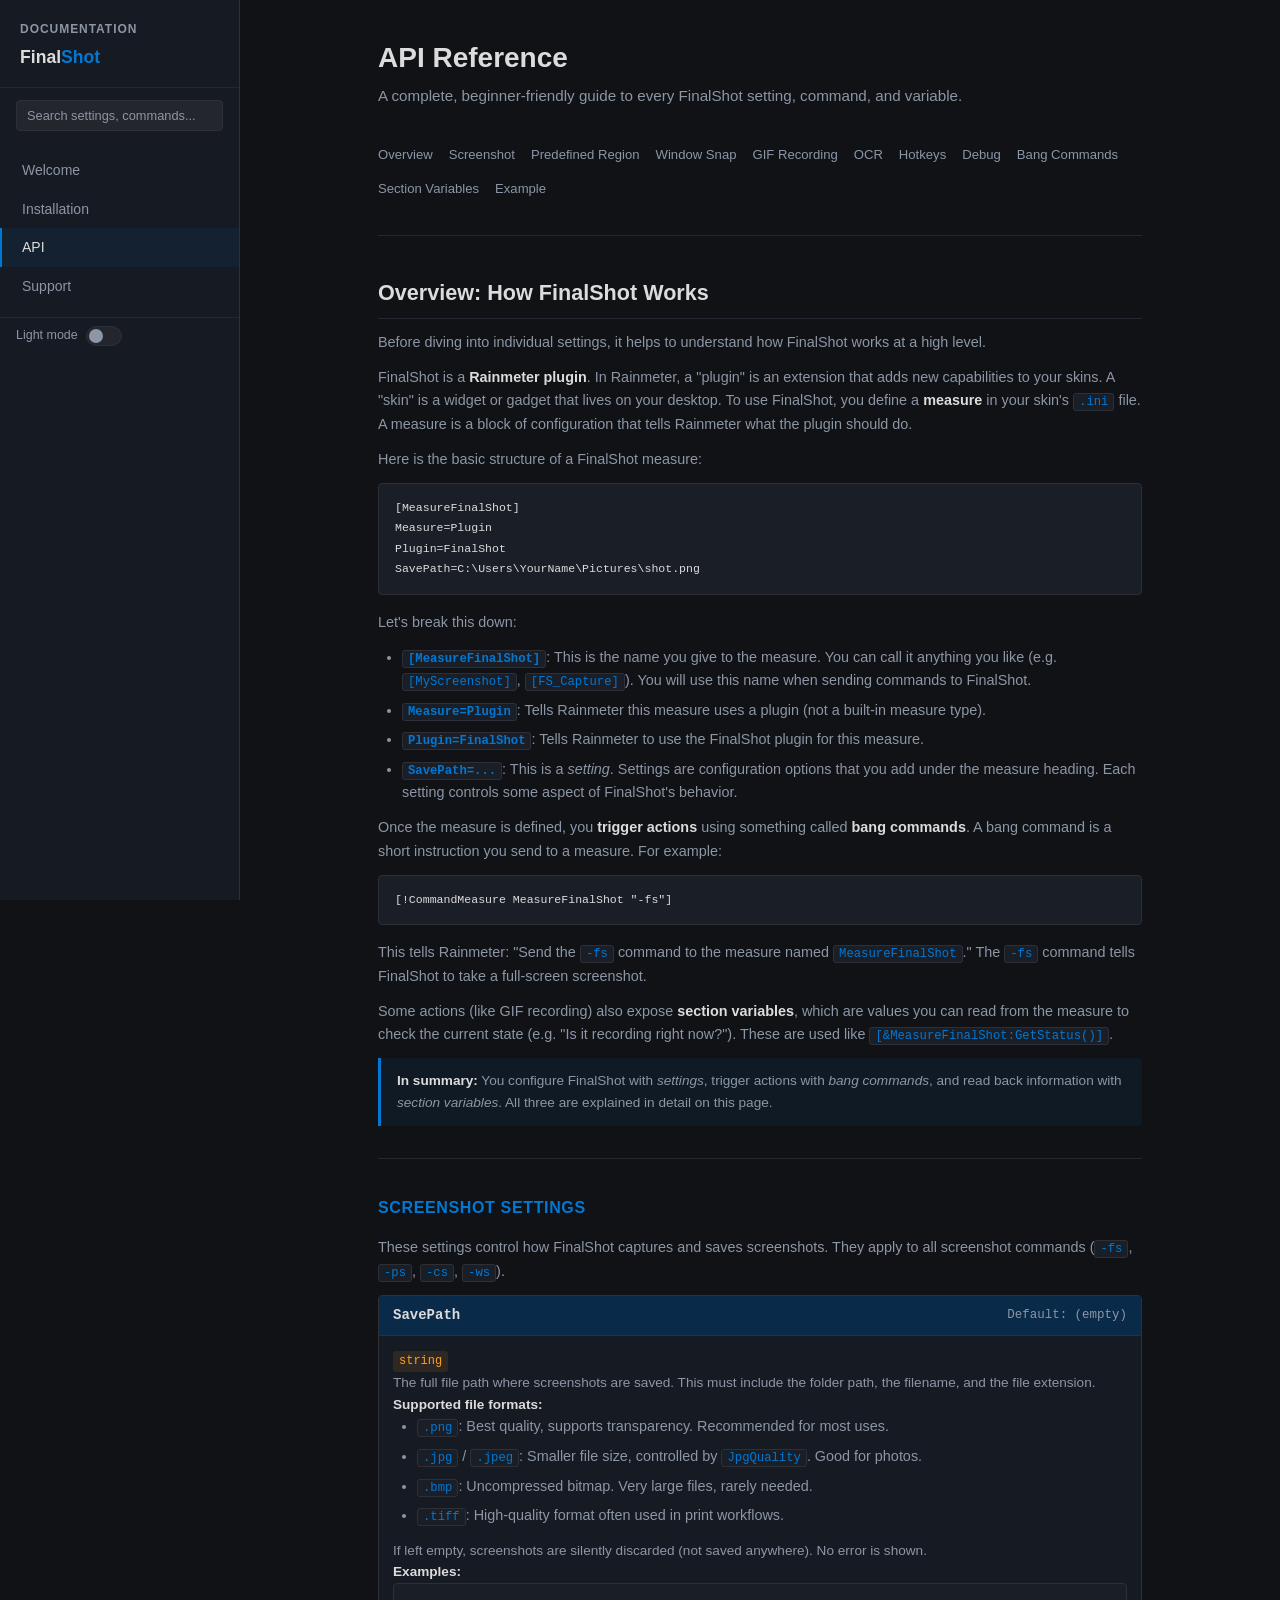
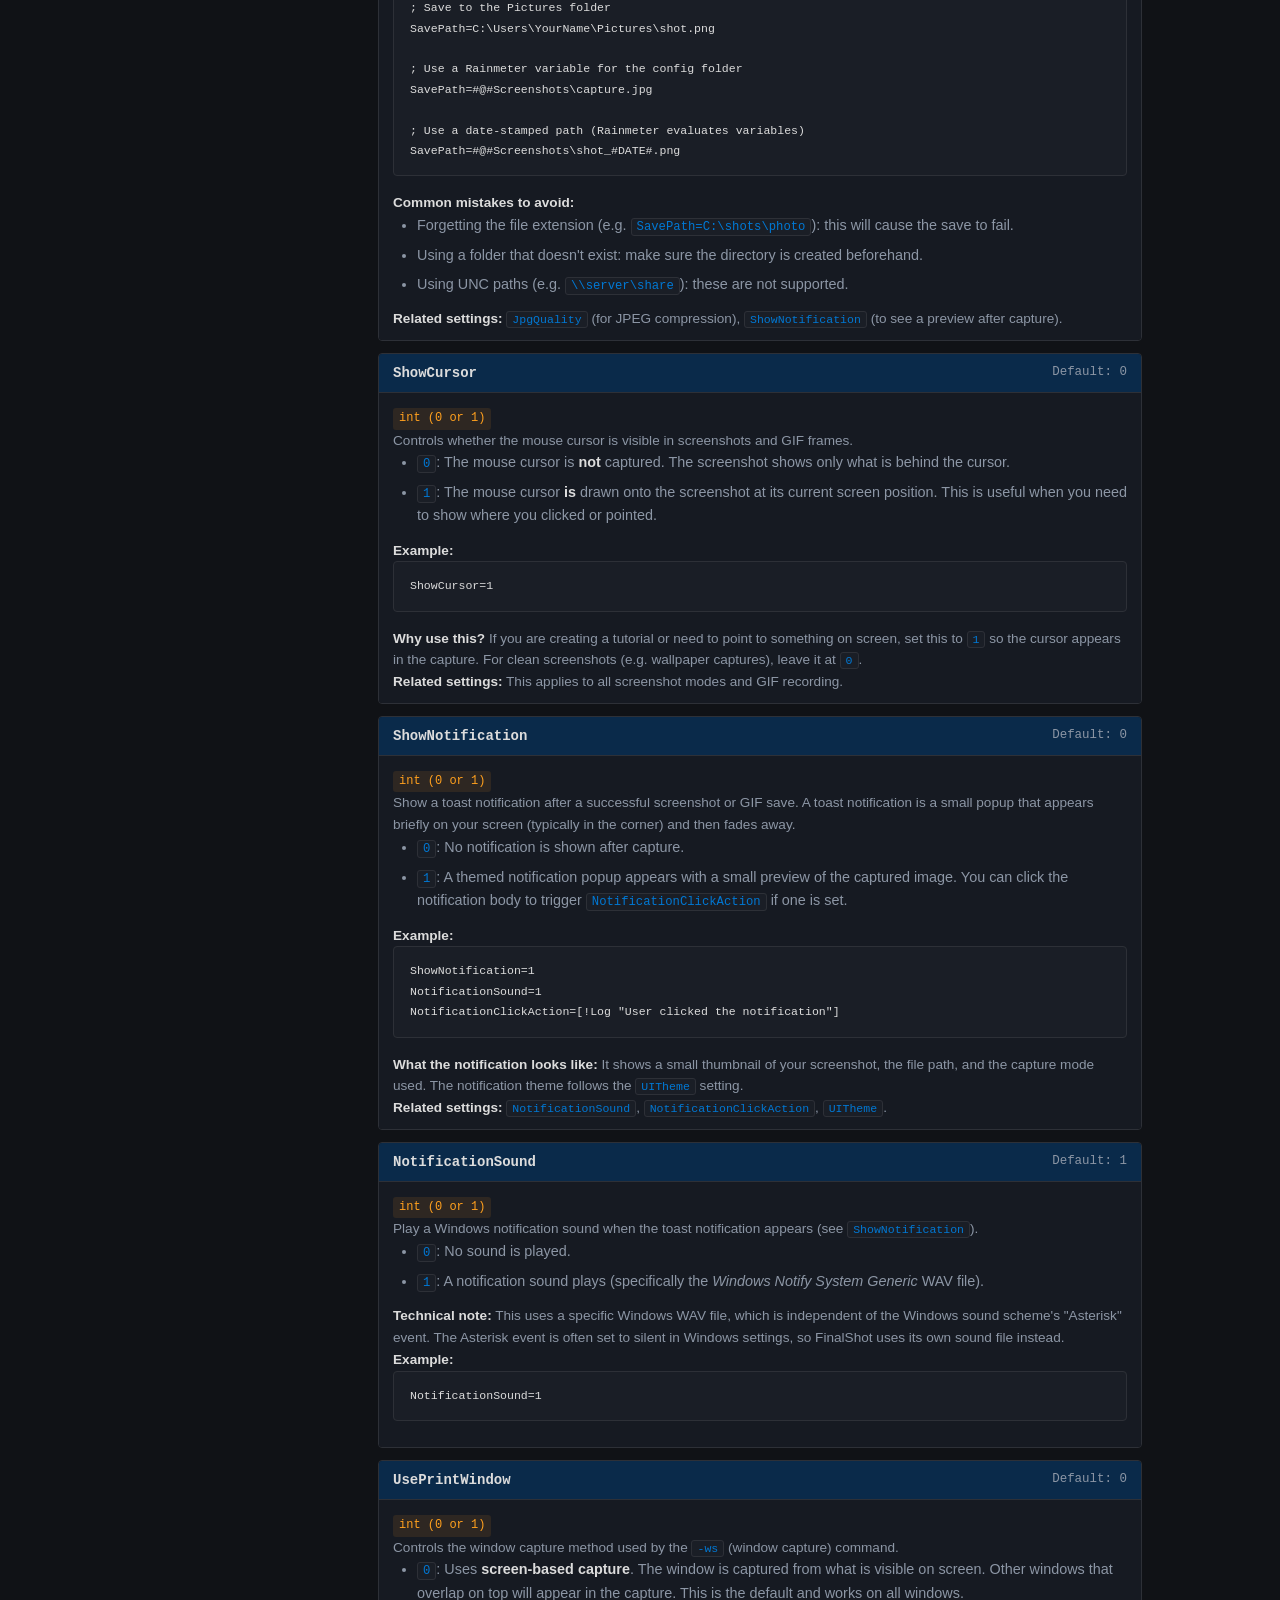
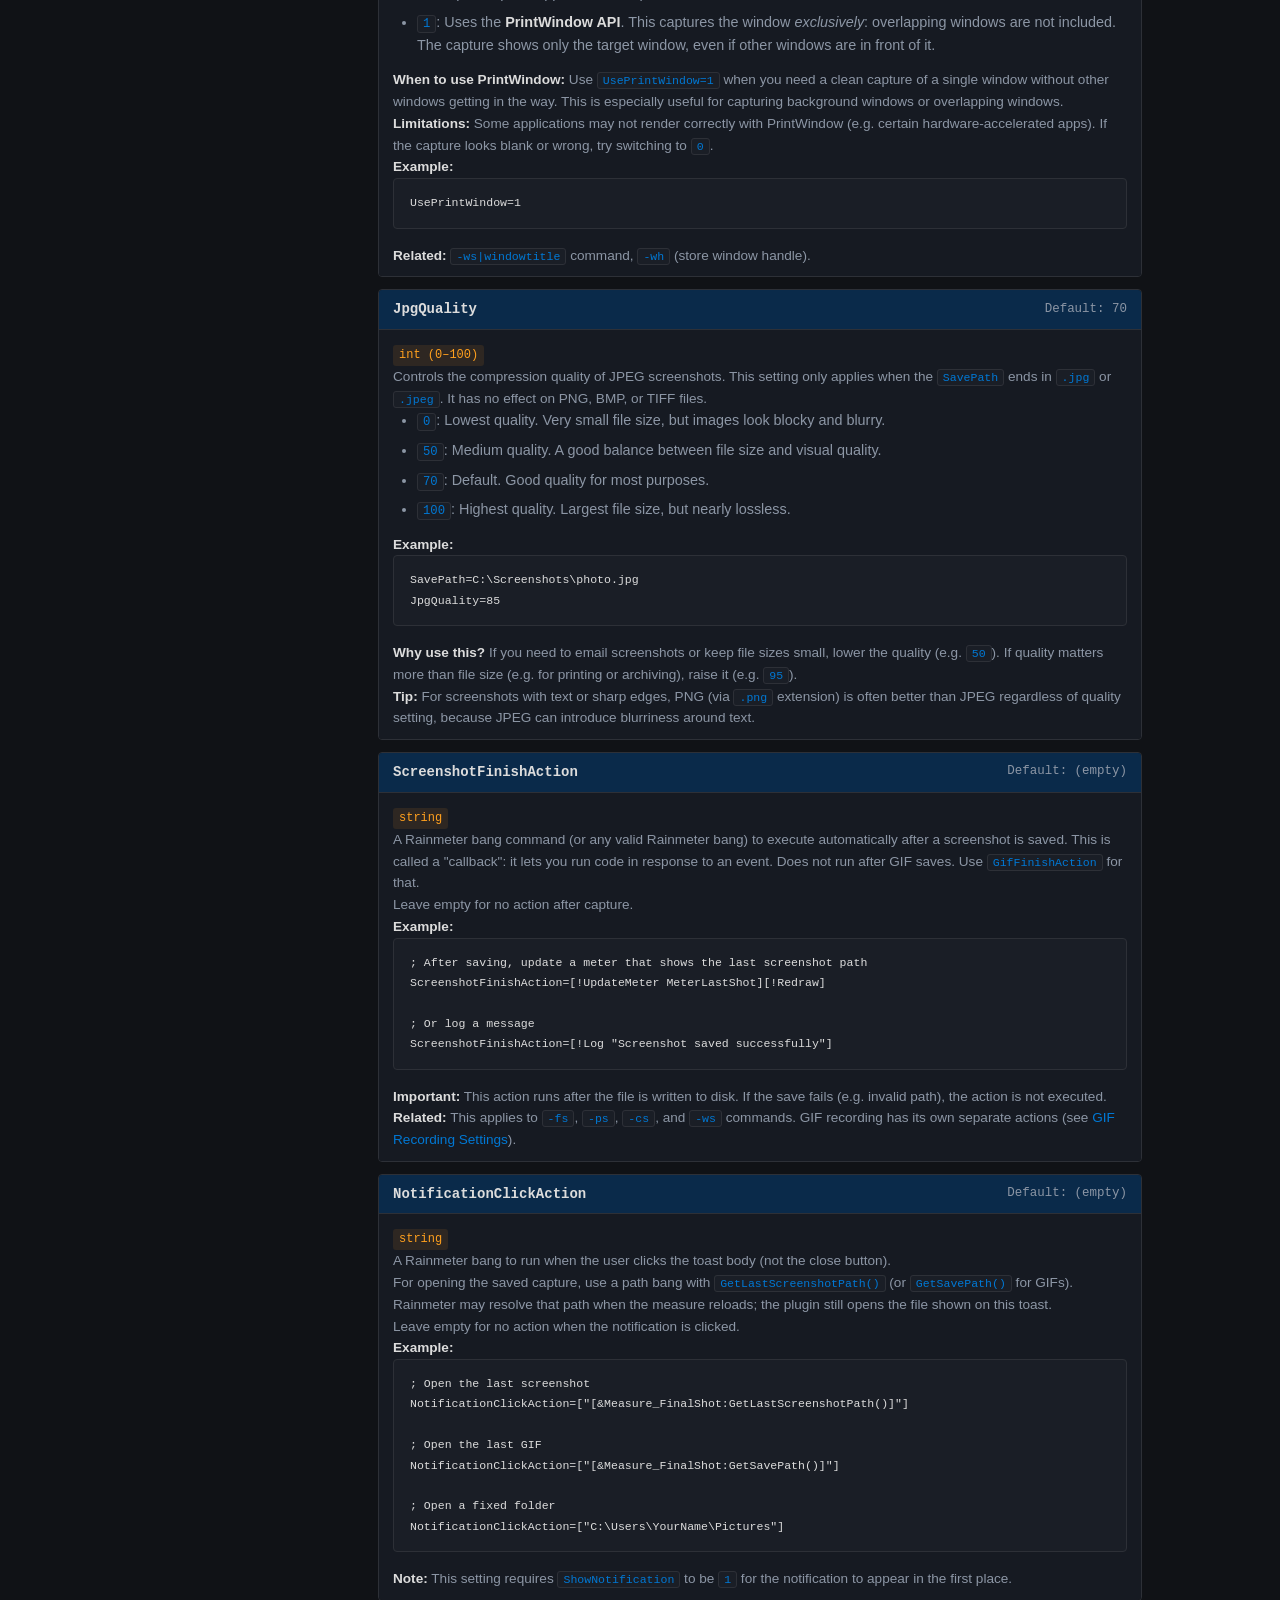
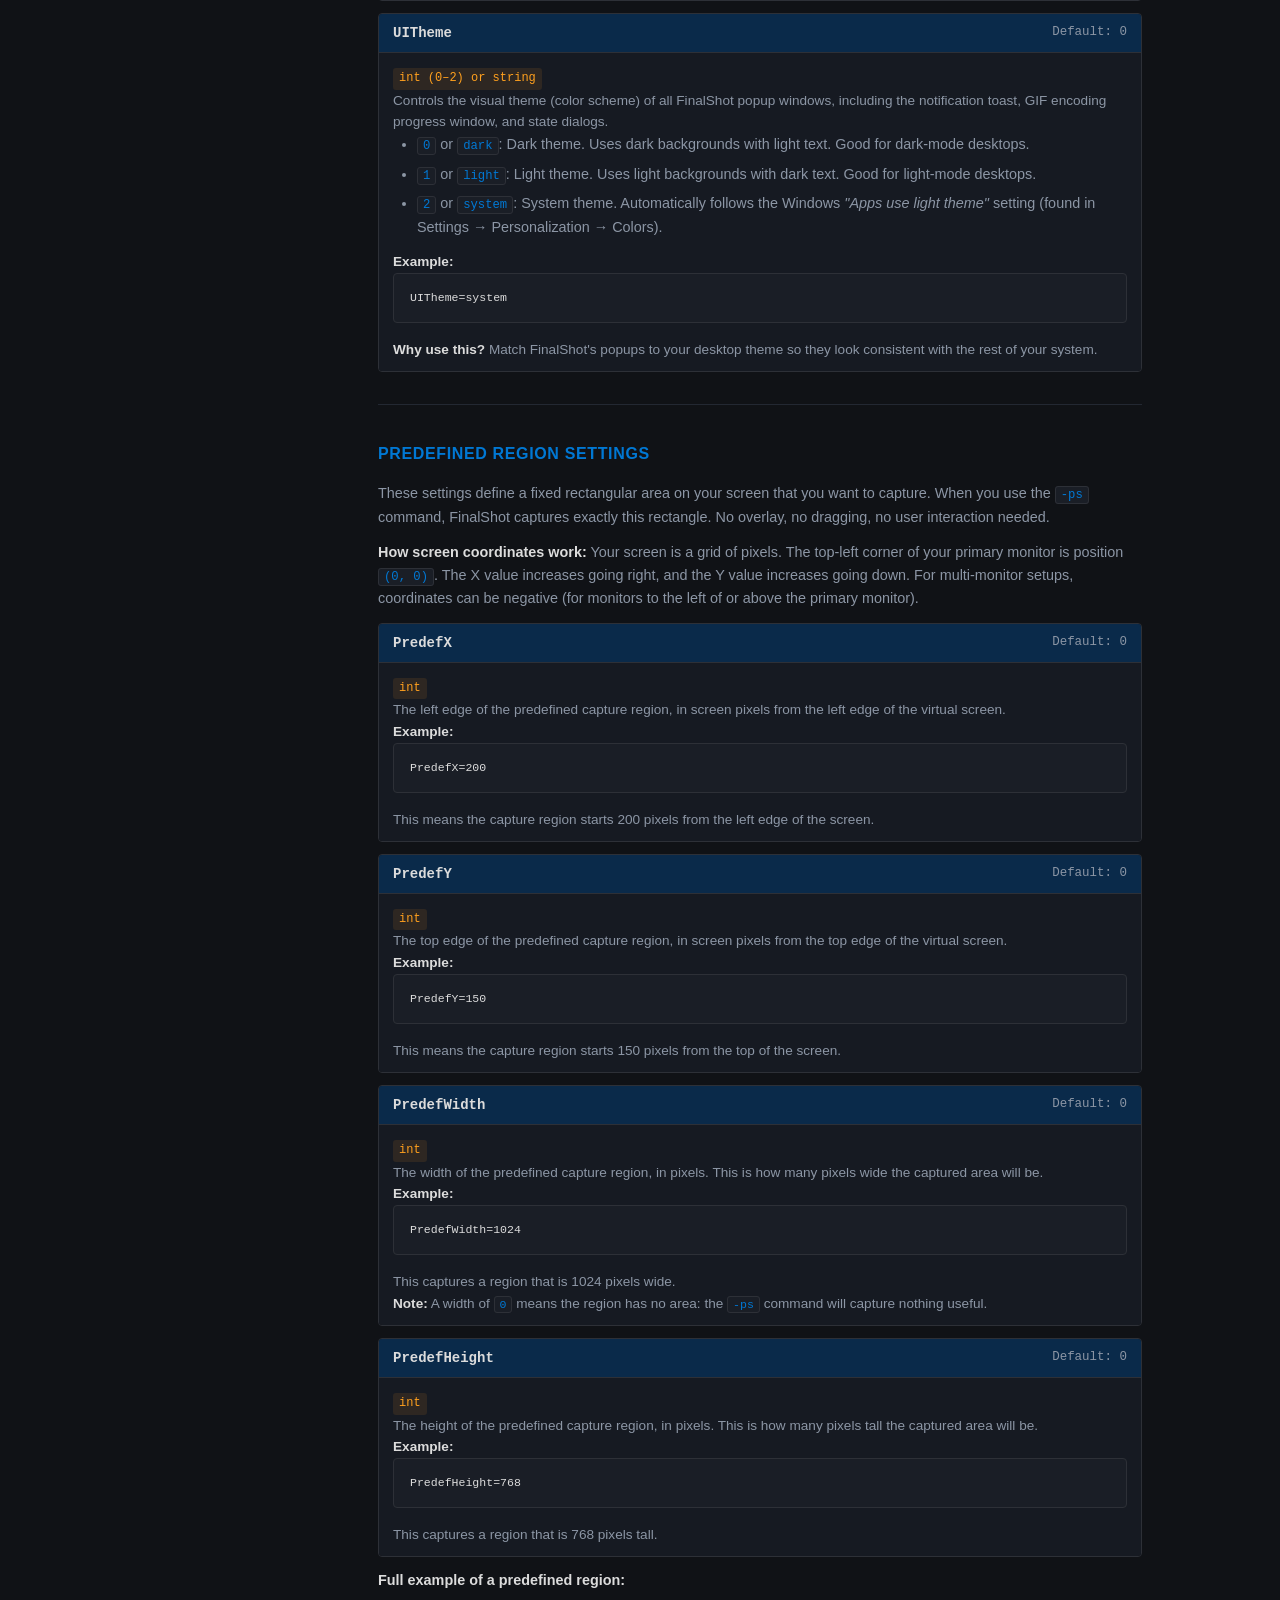
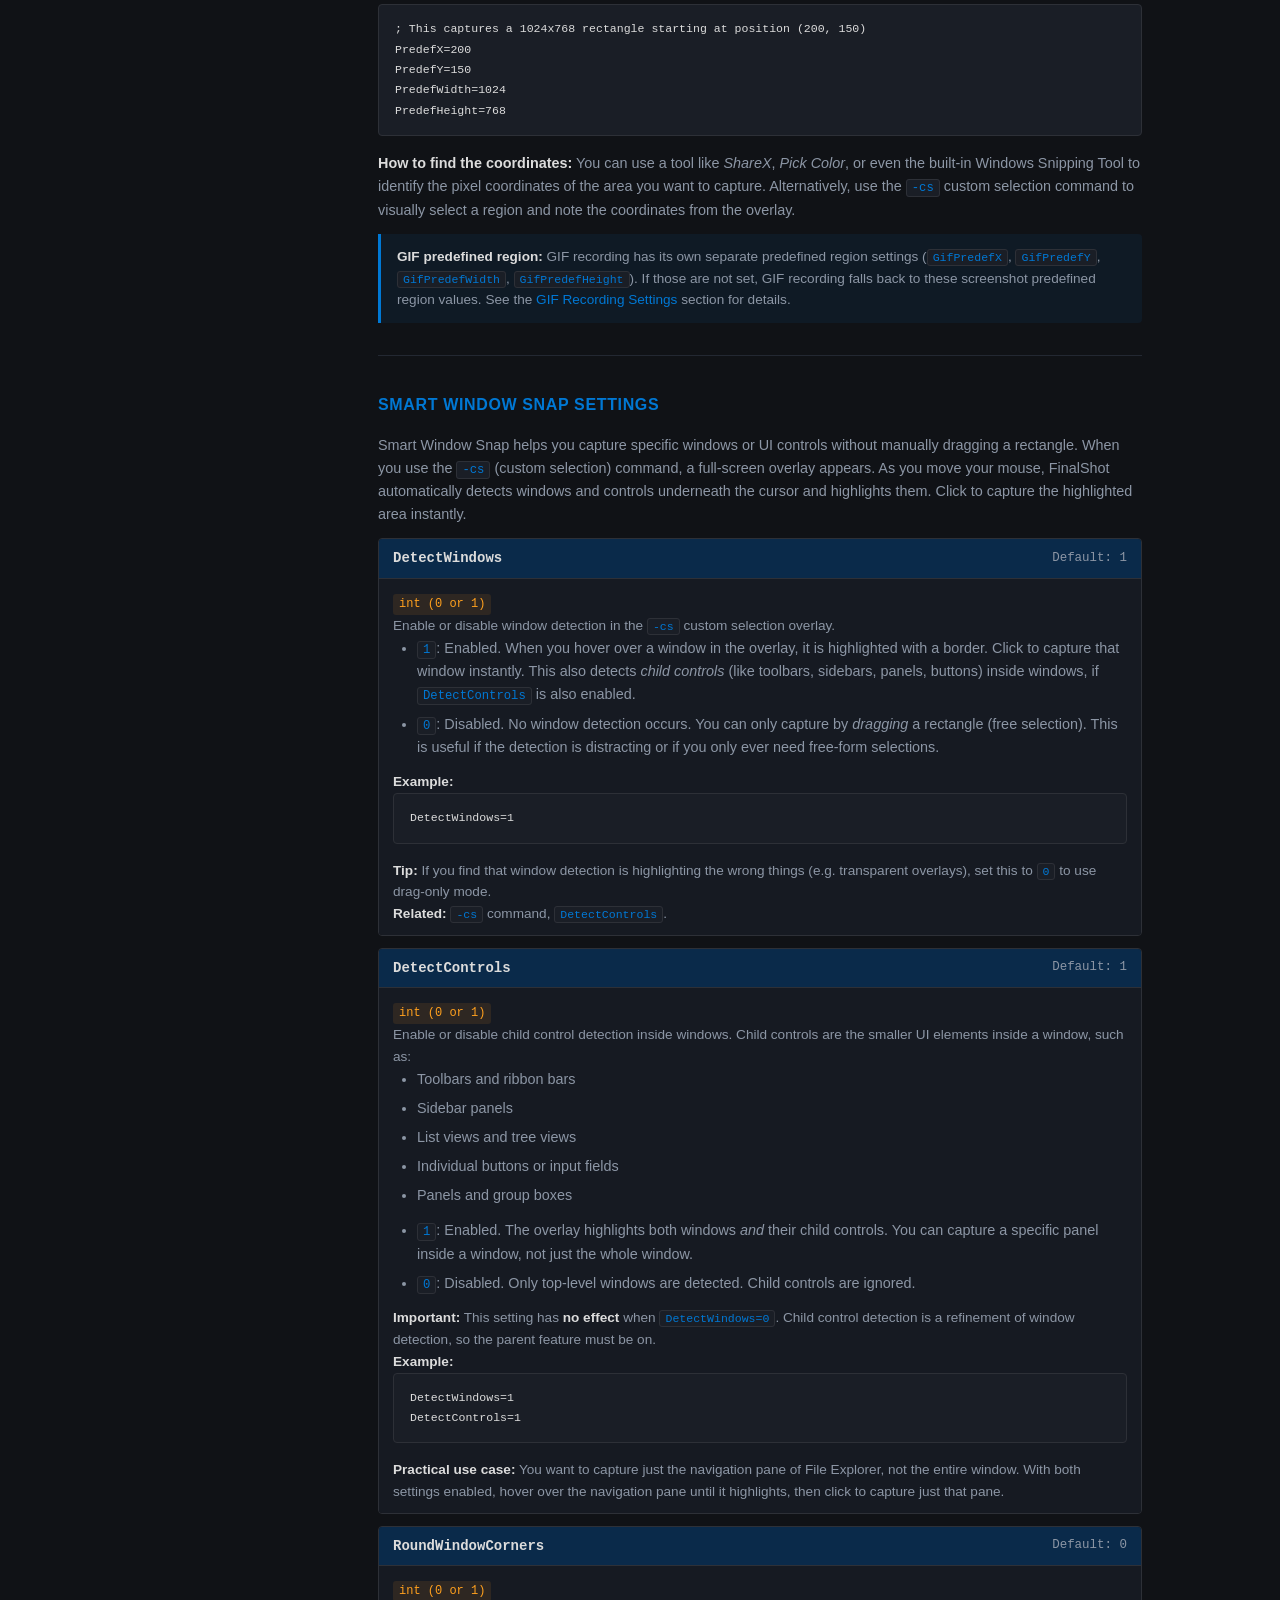
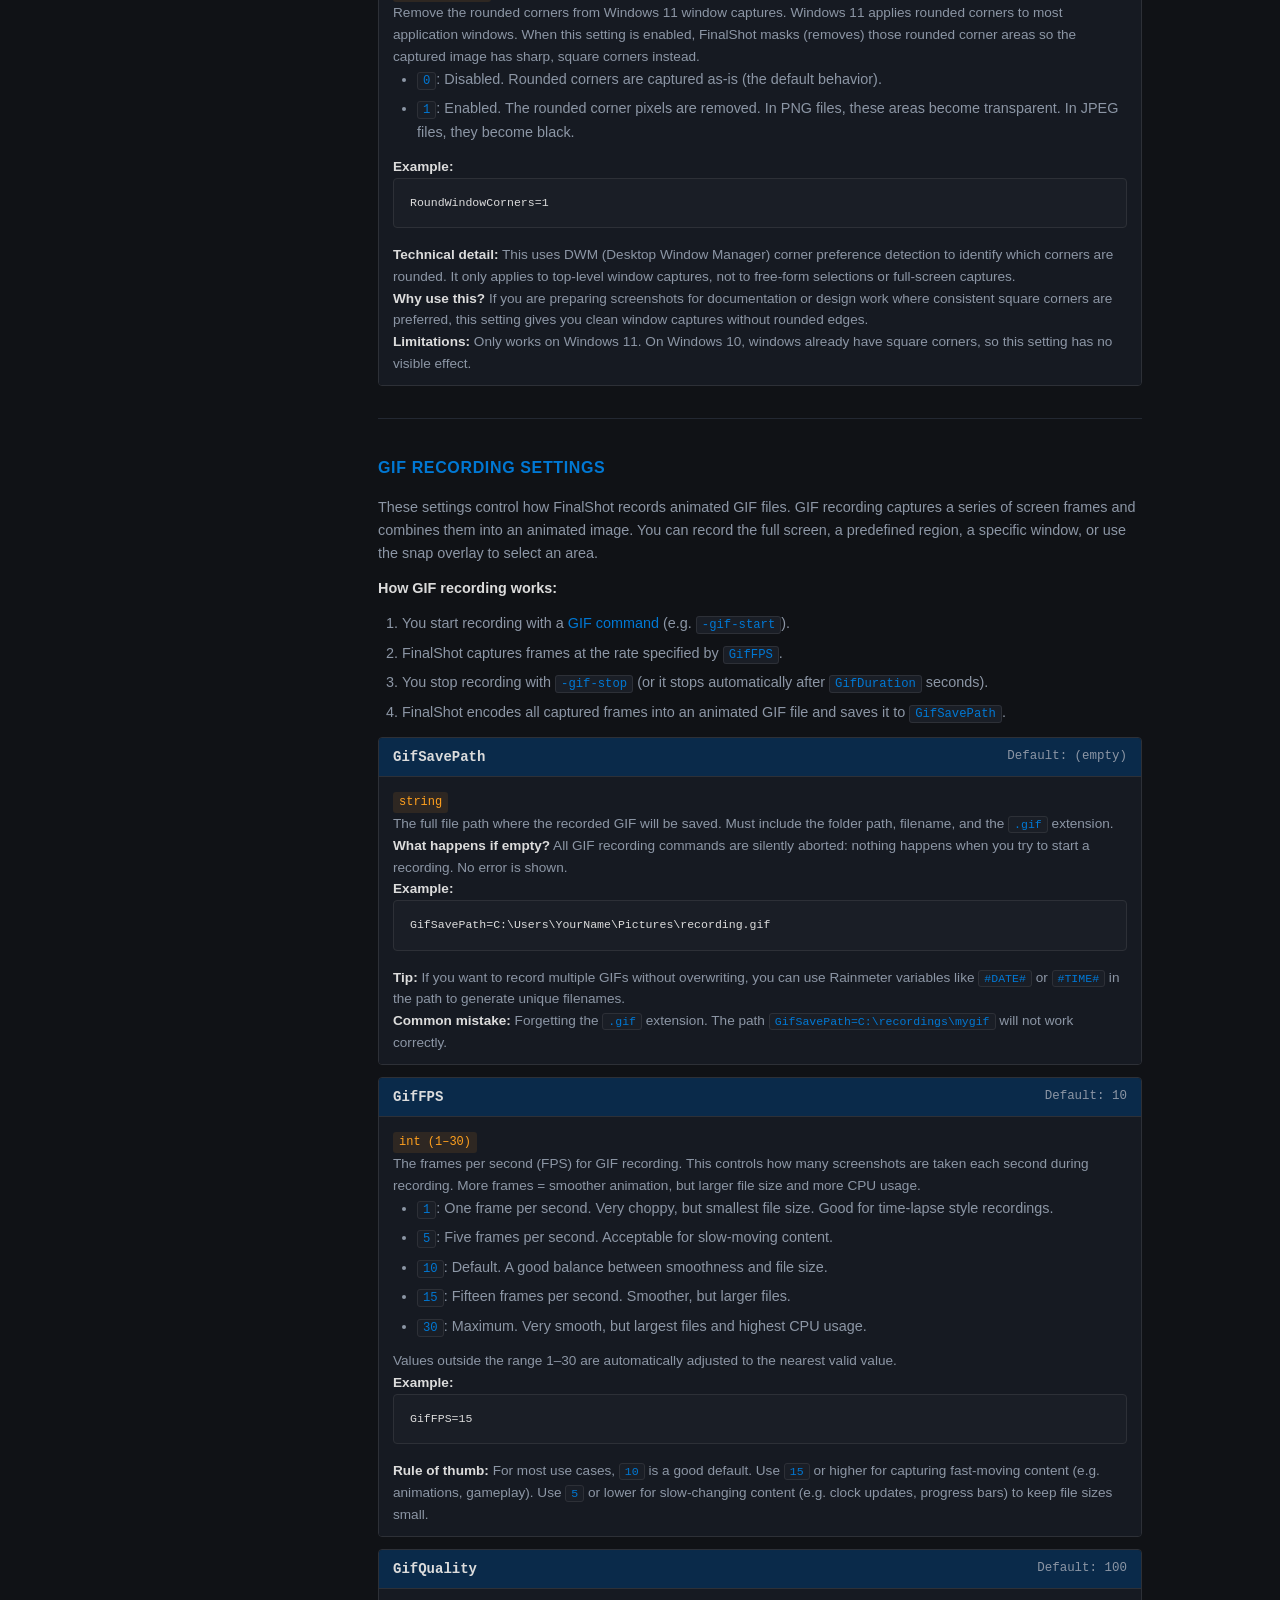
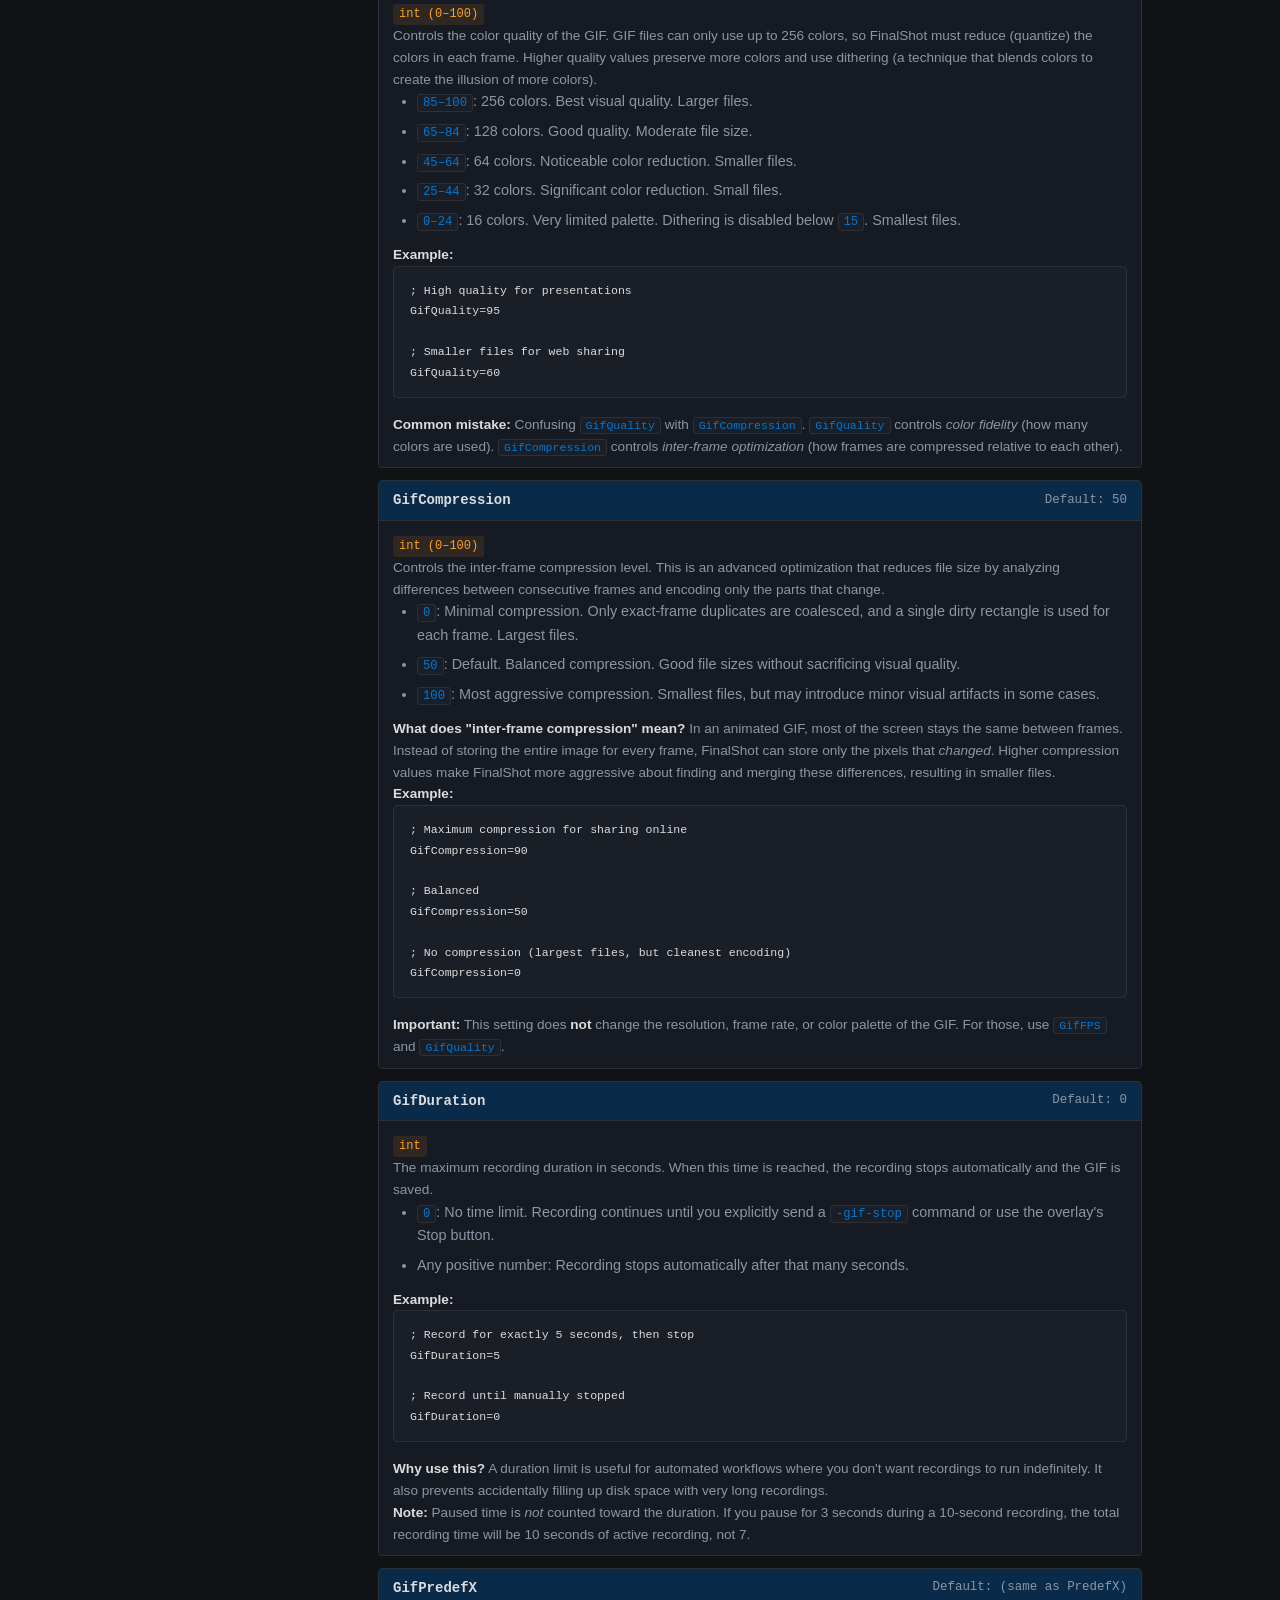
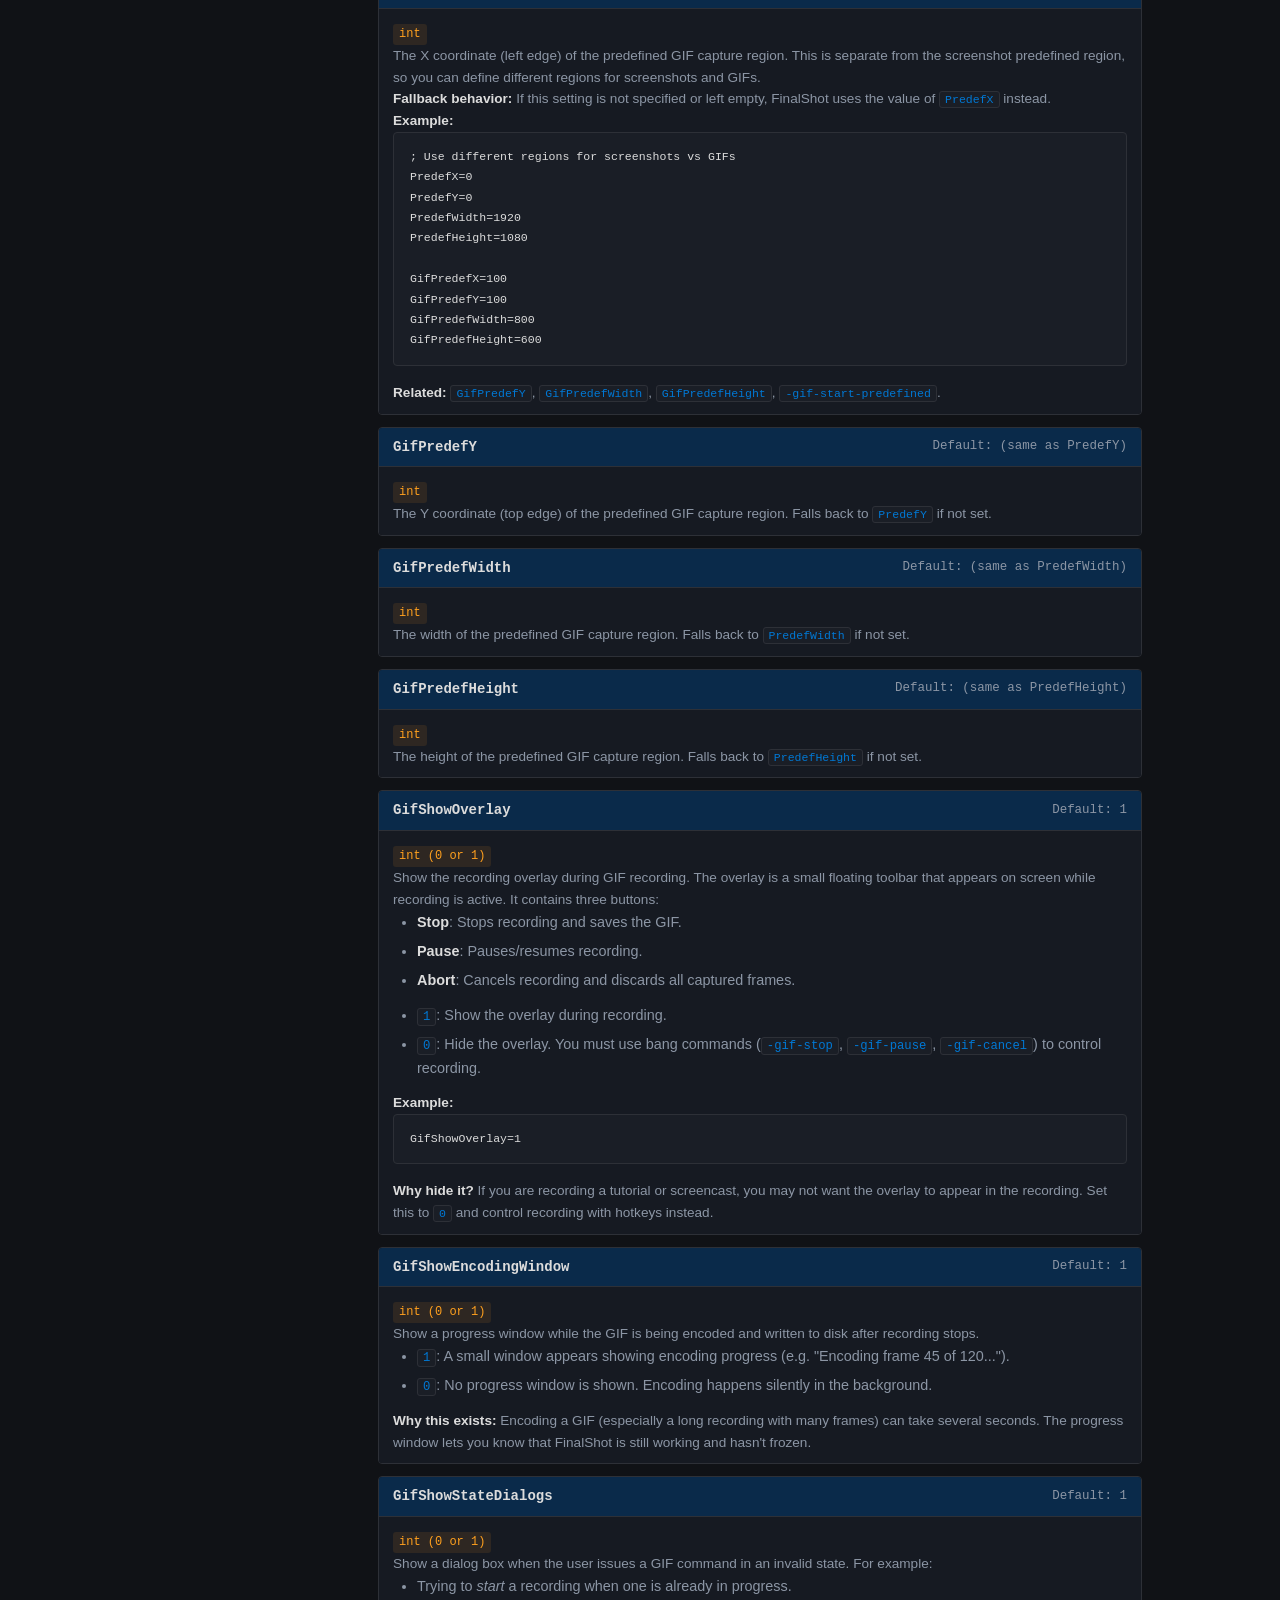
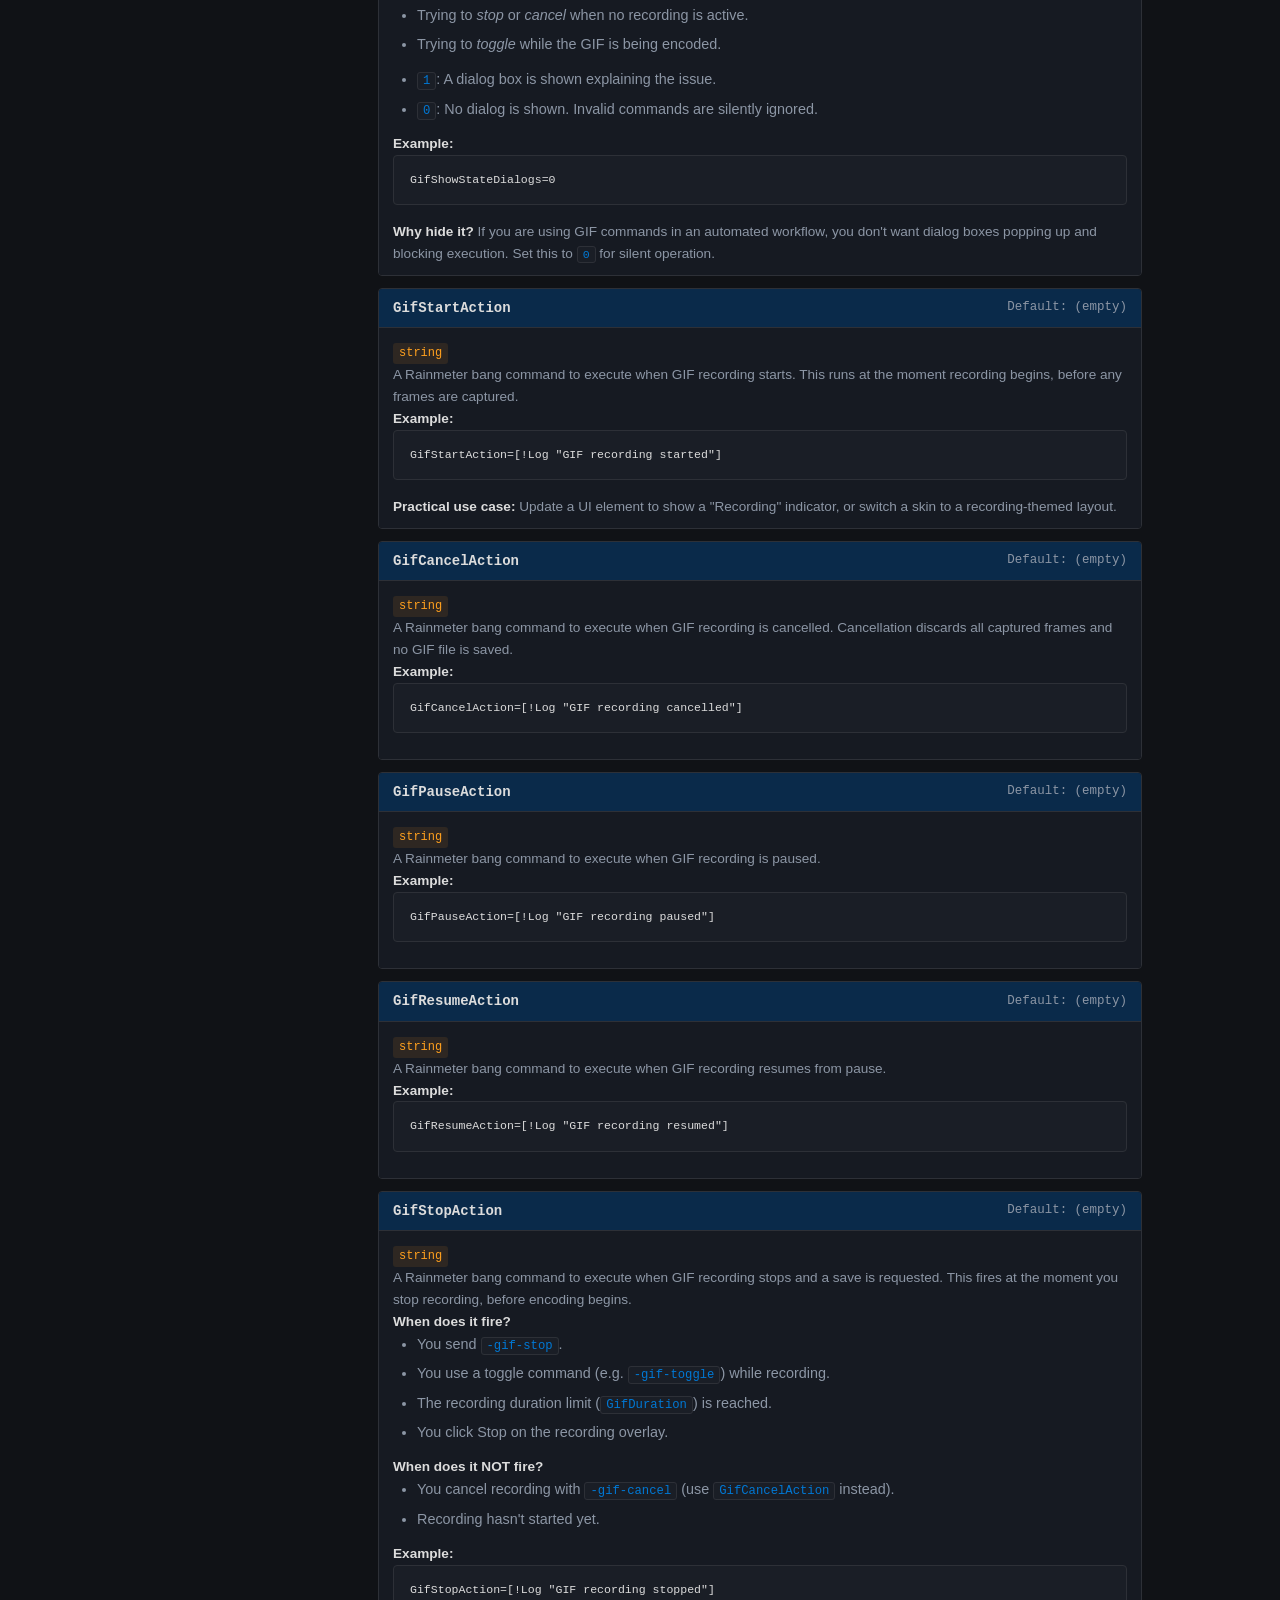
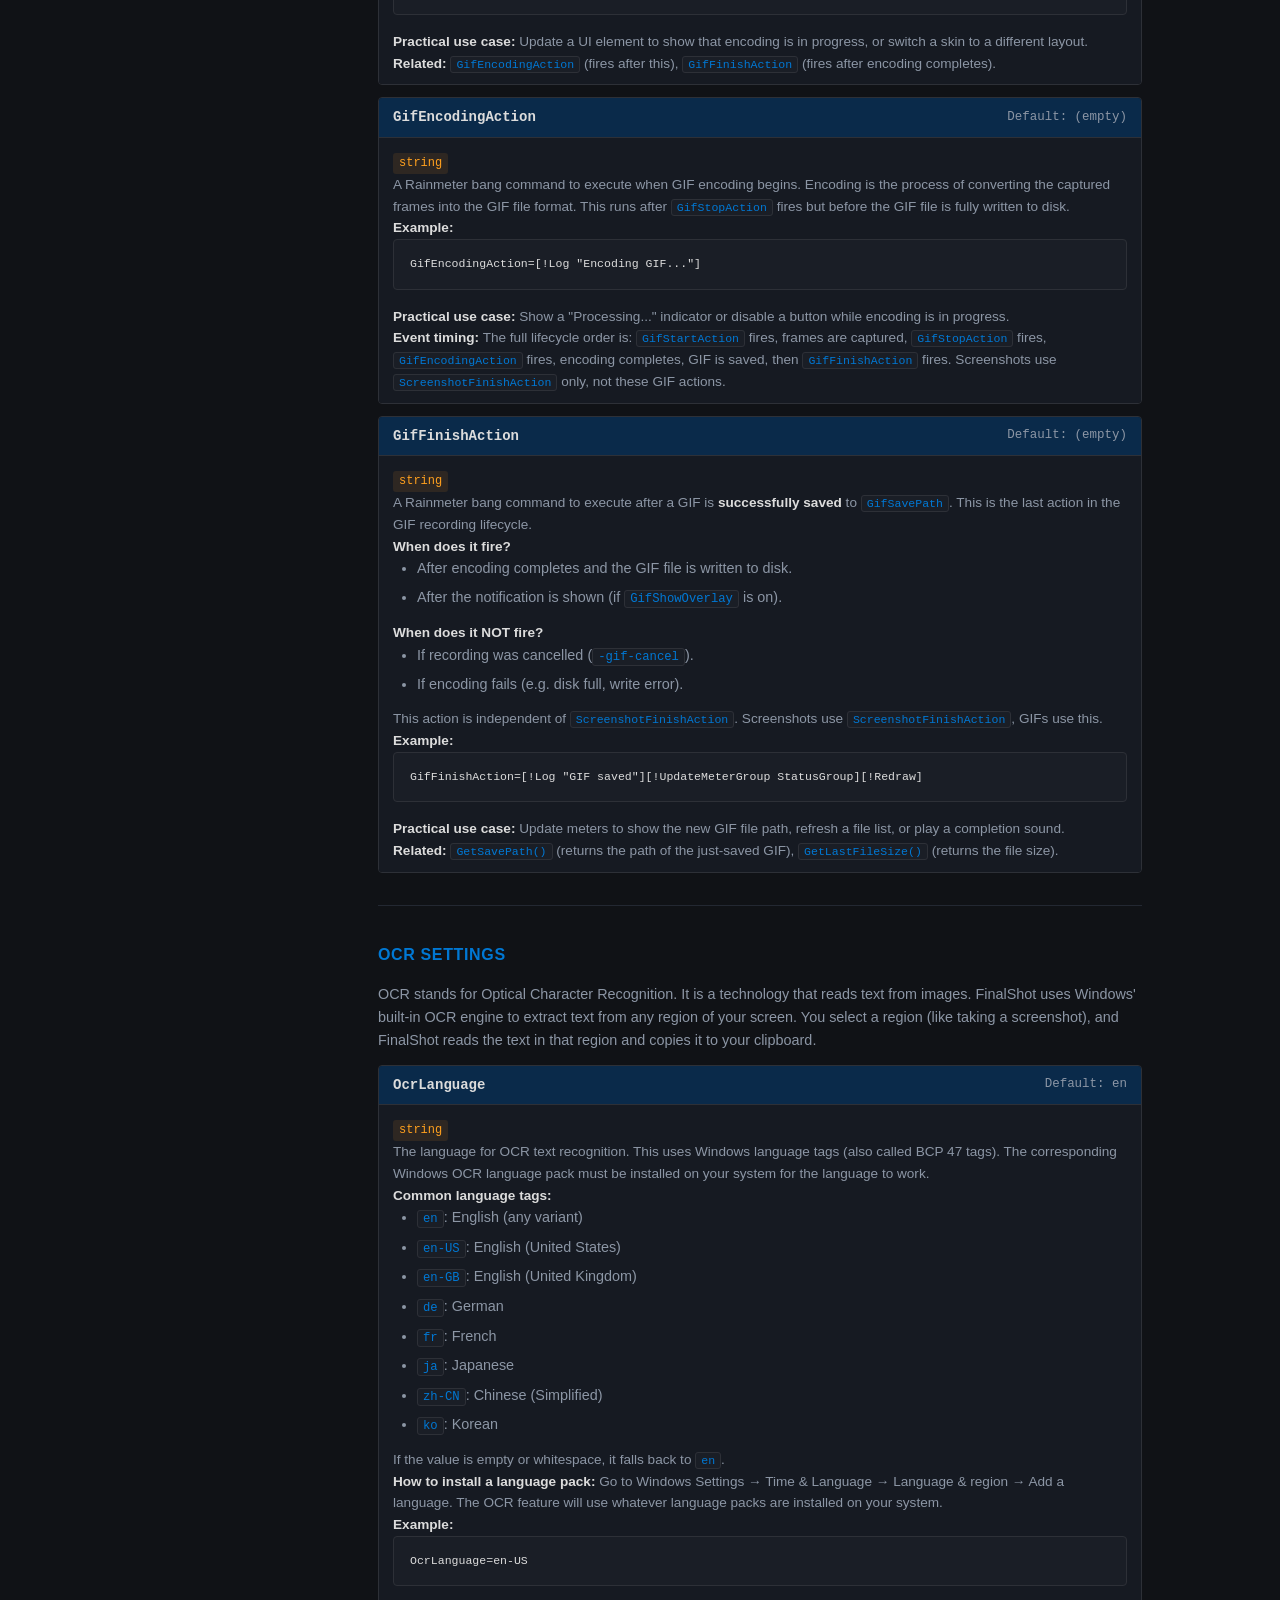
==== commit 4b935715: "feat: add OCR.ini configuration file for plugin settings" ====
--- a/docs/api.html
+++ b/docs/api.html
@@ -267,10 +267,7 @@
 ScreenshotFinishAction=[!UpdateMeter MeterLastShot][!Redraw]
 
 ; Or log a message
-ScreenshotFinishAction=[!Log "Screenshot saved successfully"]
-
-; Or play a sound
-ScreenshotFinishAction=["#PlayerMediaControls#" "Play"]</code></pre>
+ScreenshotFinishAction=[!Log "Screenshot saved successfully"]</code></pre>
 
                         <p><strong>Important:</strong> This action runs after the file is written to disk. If the save fails (e.g. invalid path), the action is not executed.</p>
 
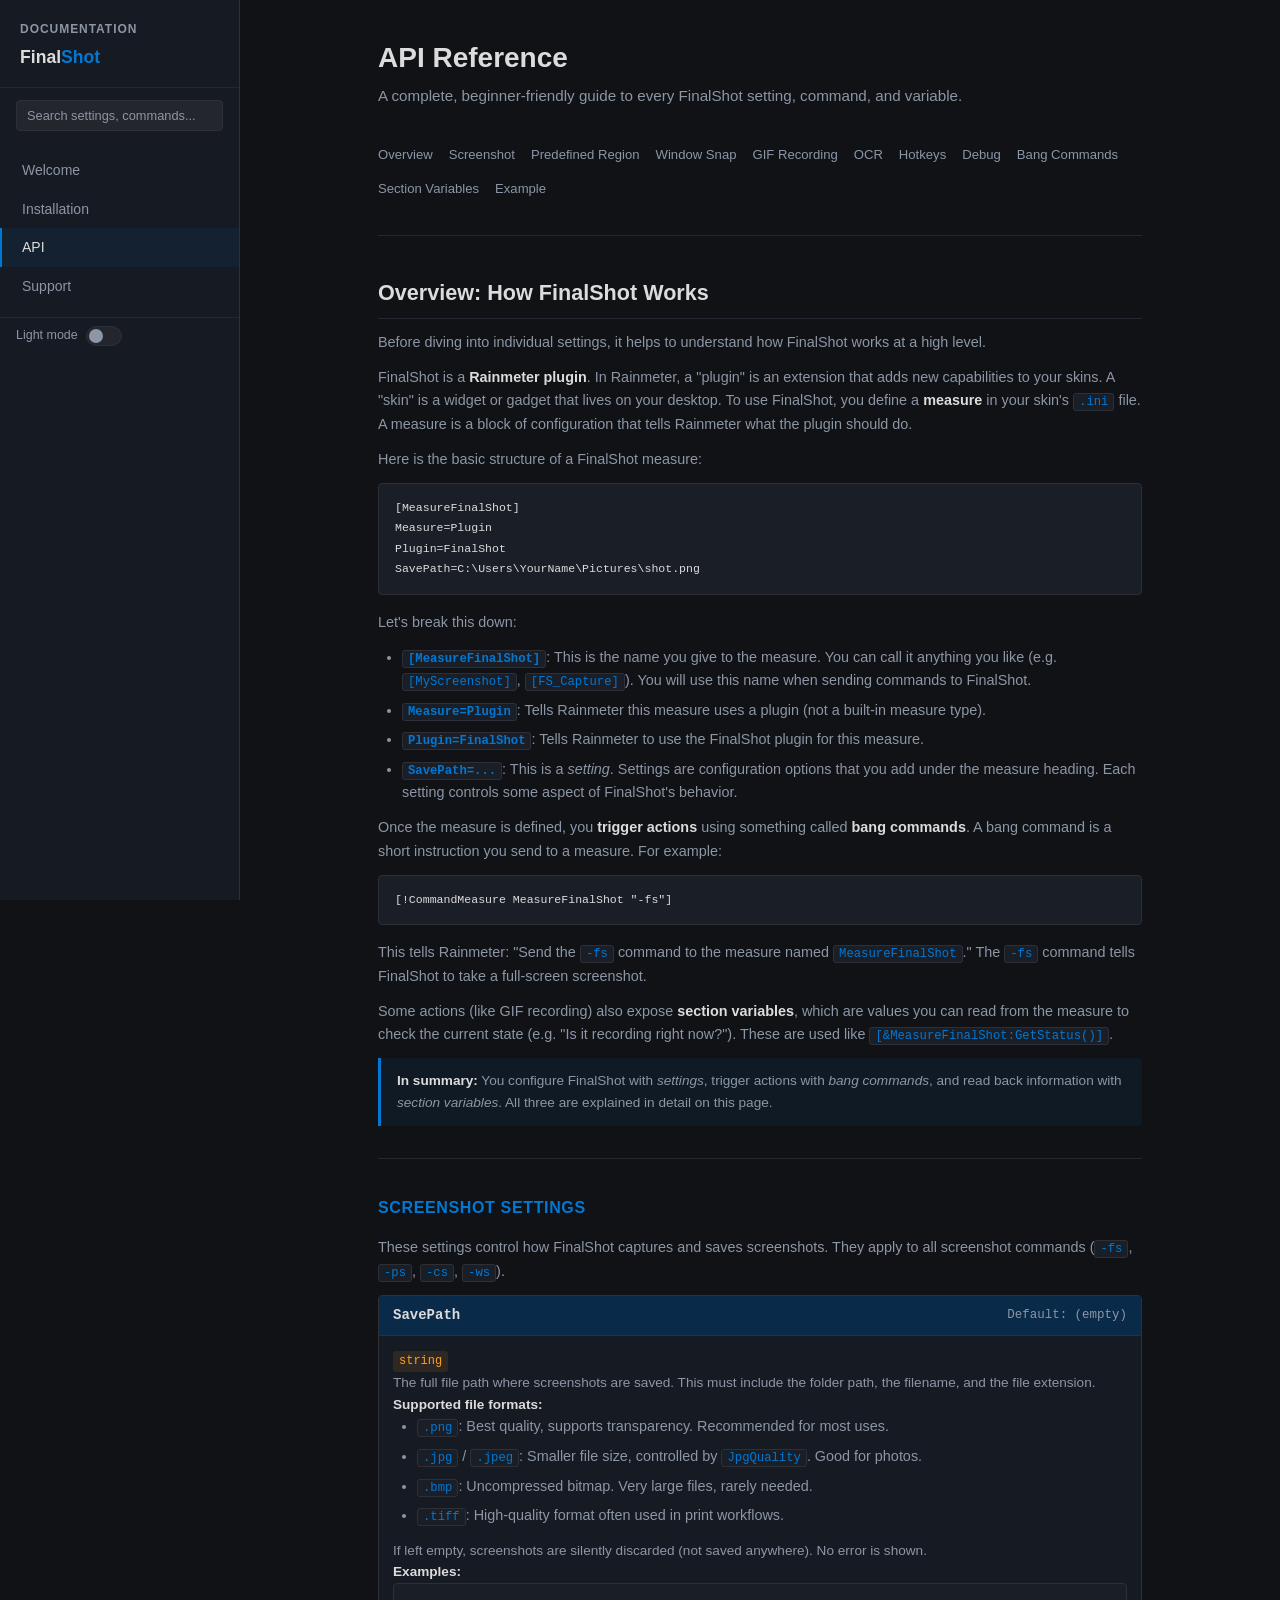
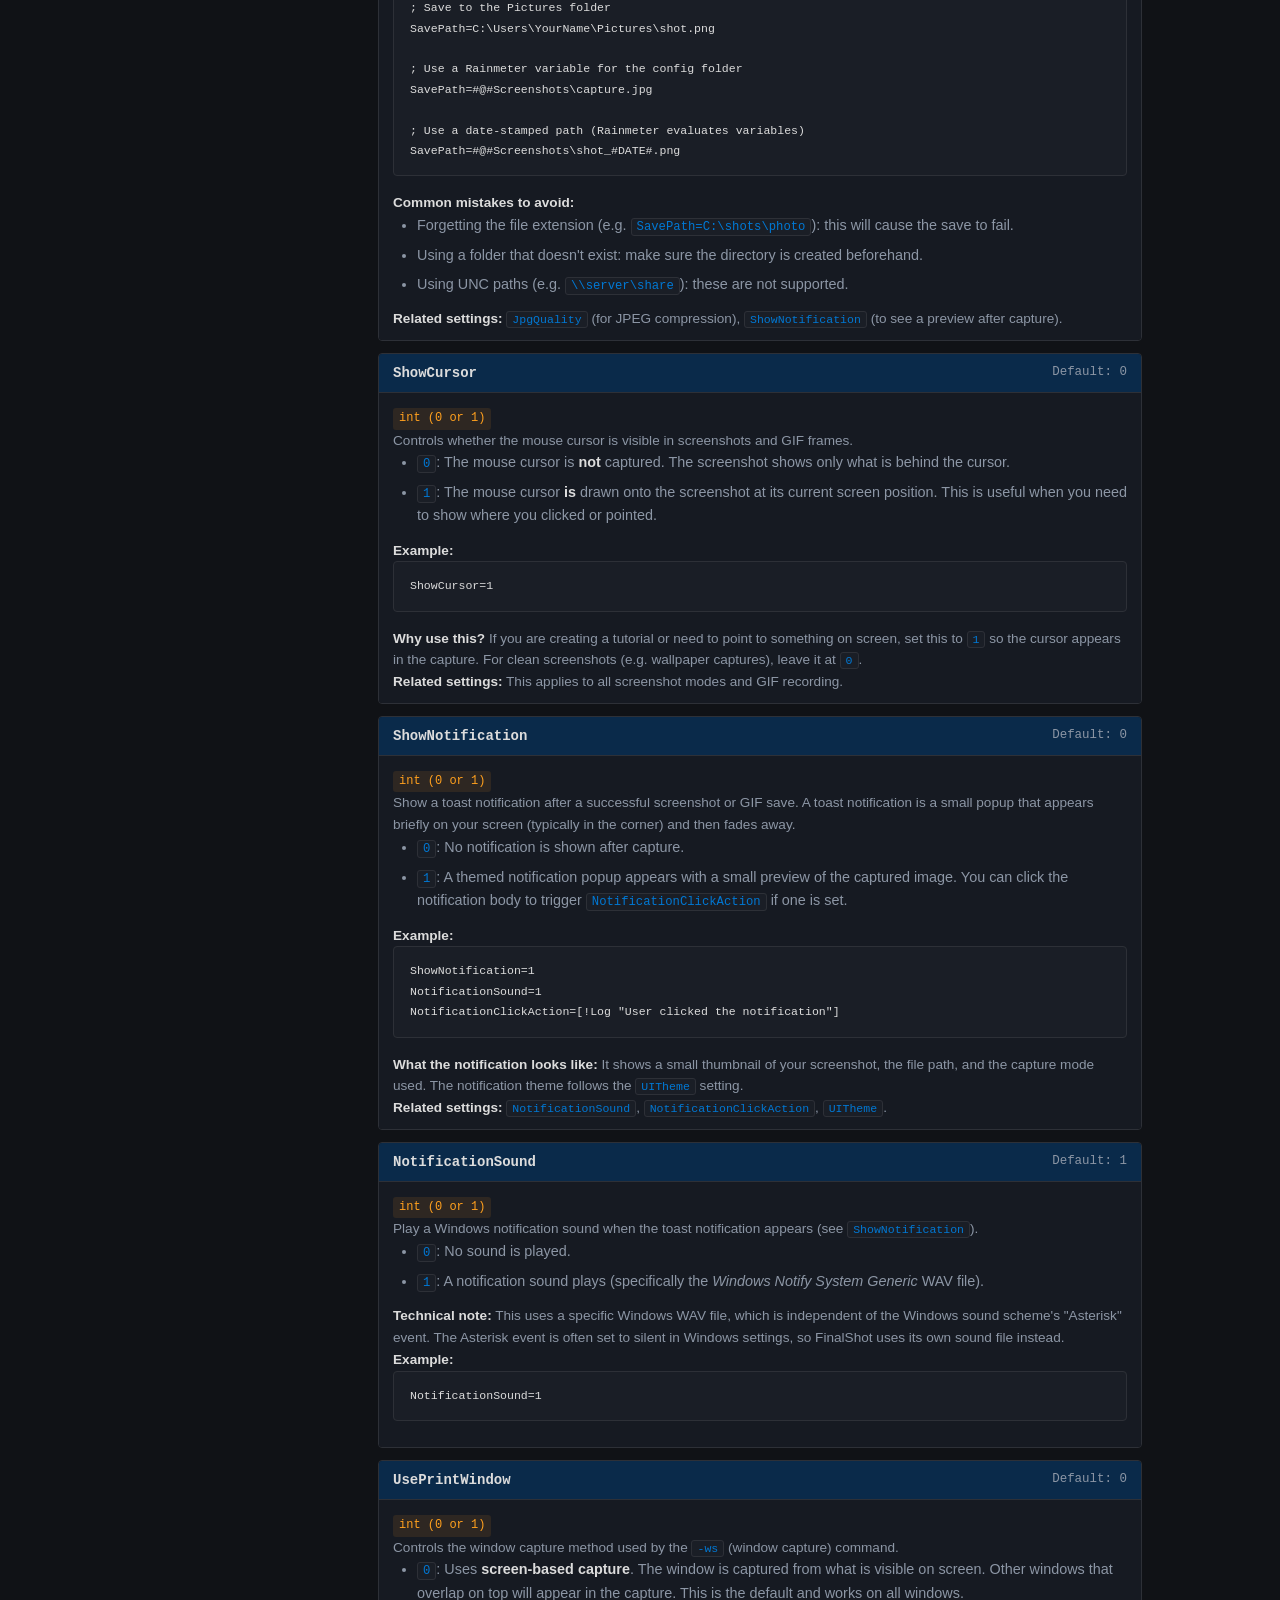
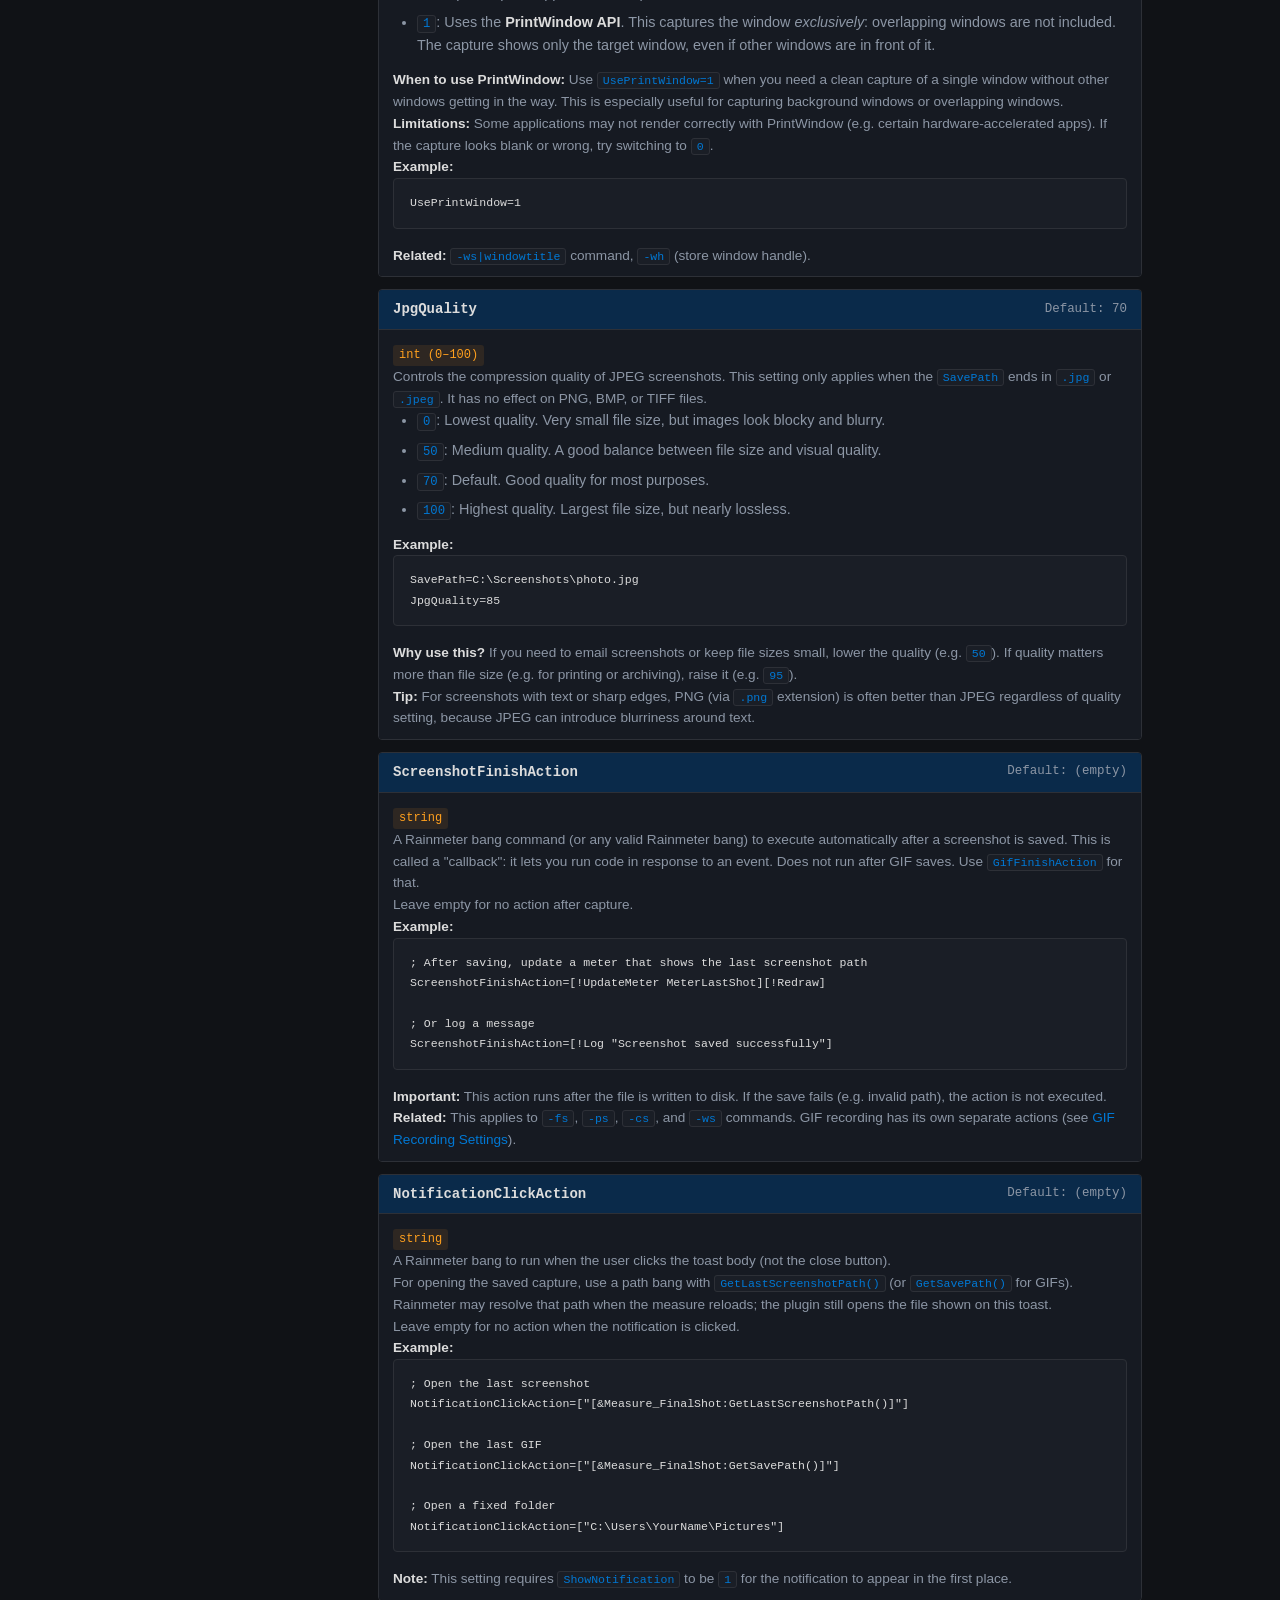
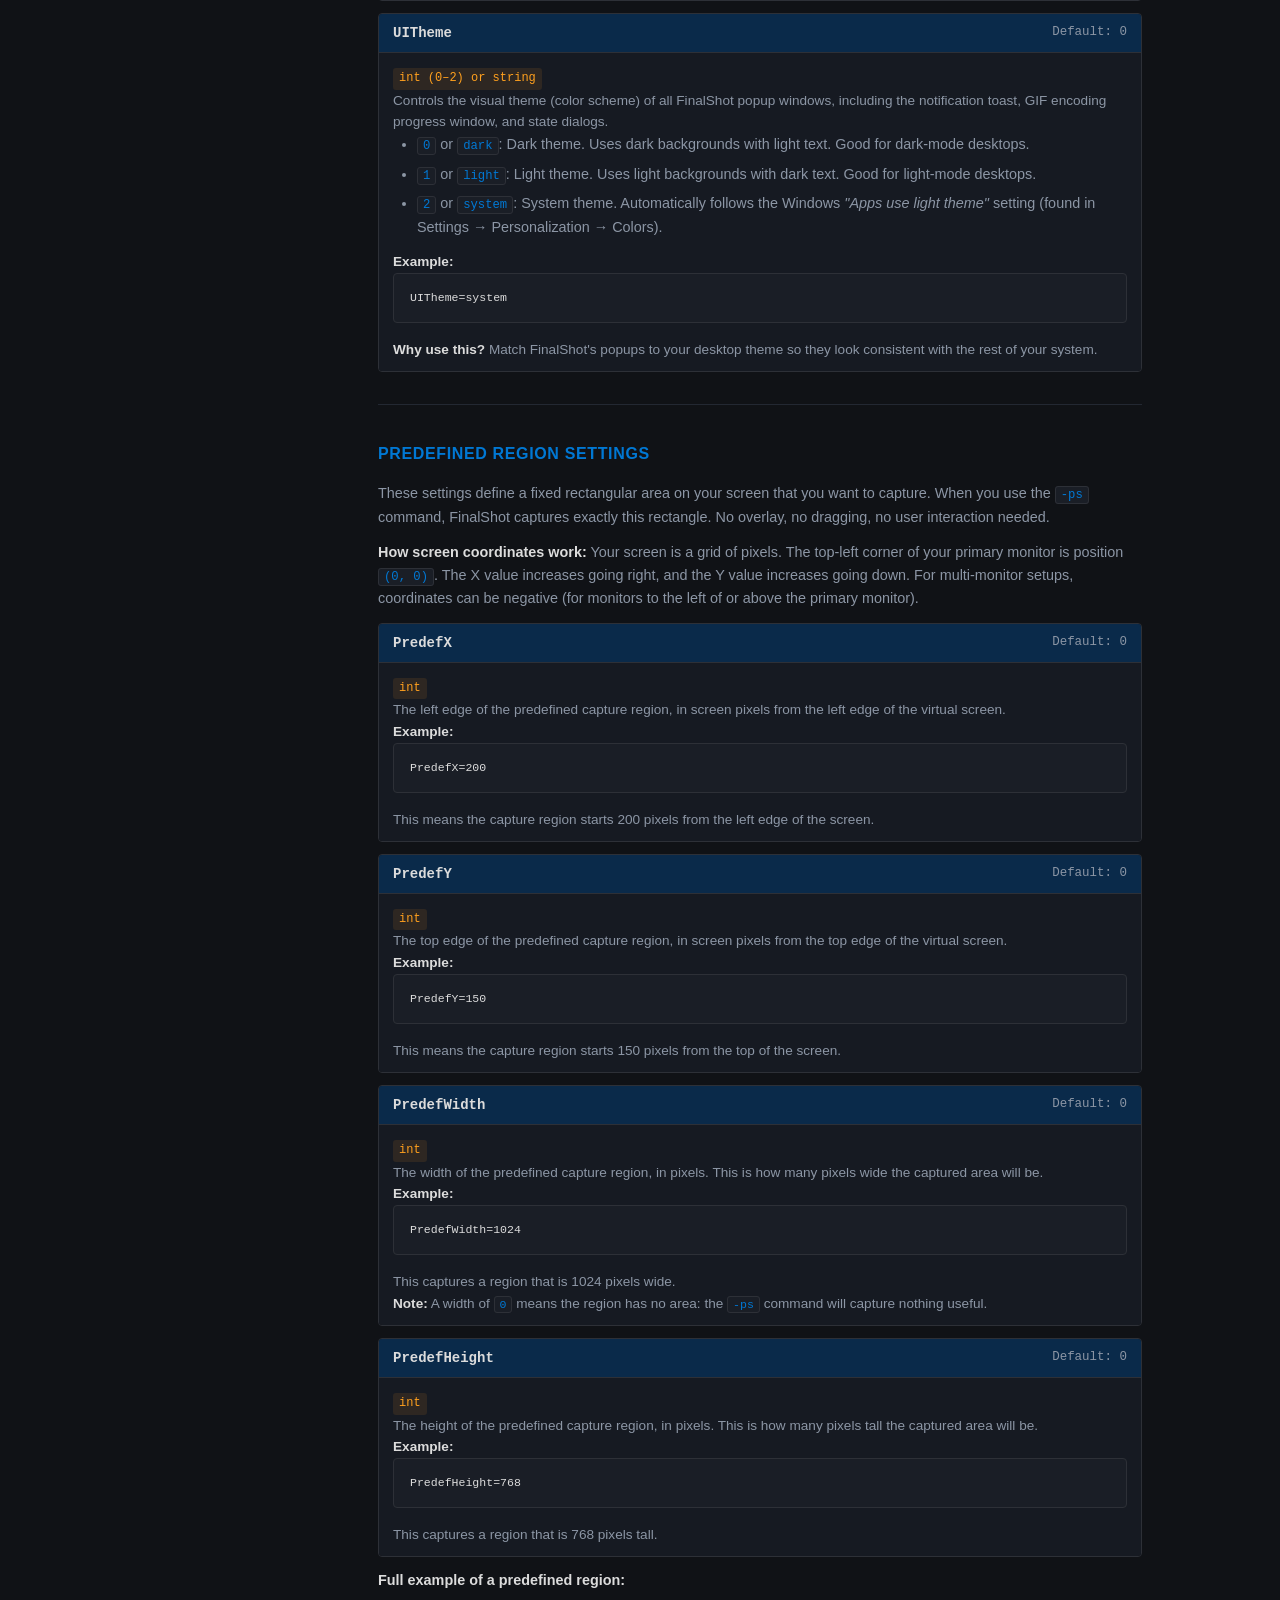
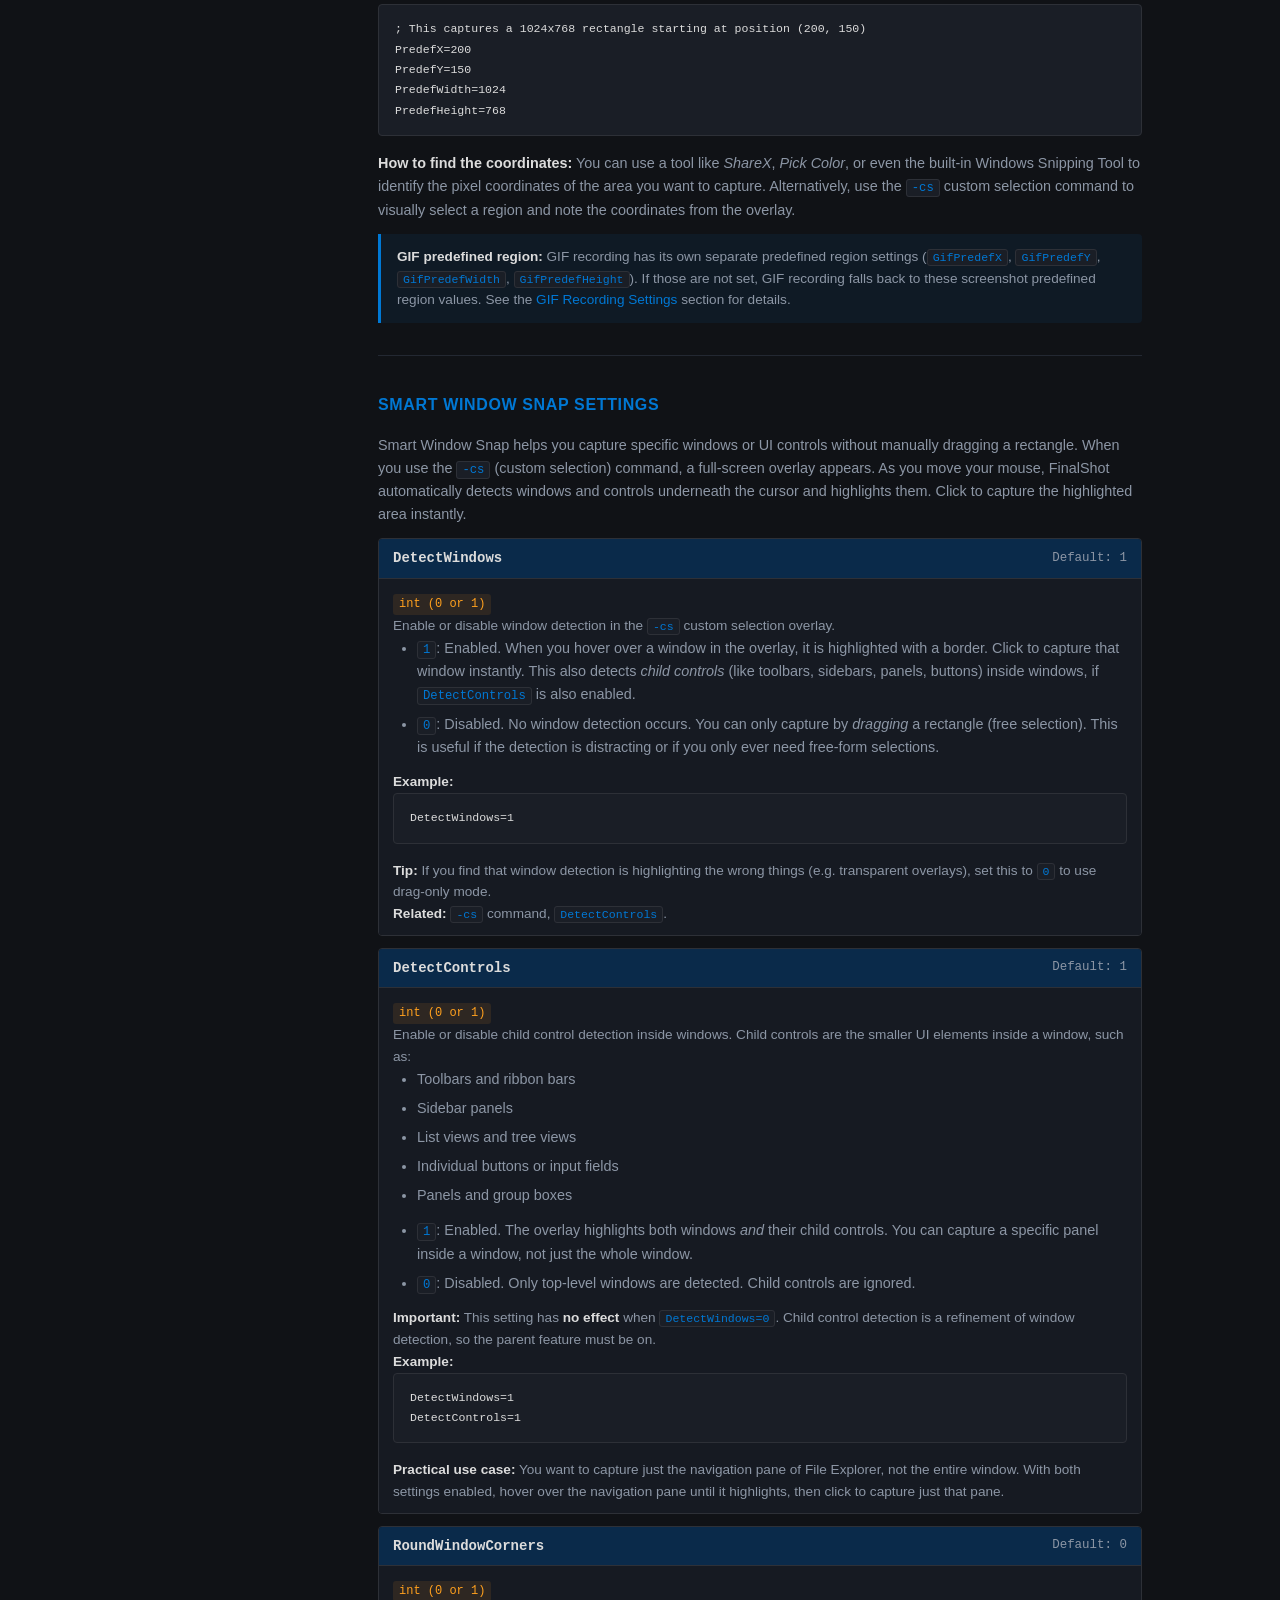
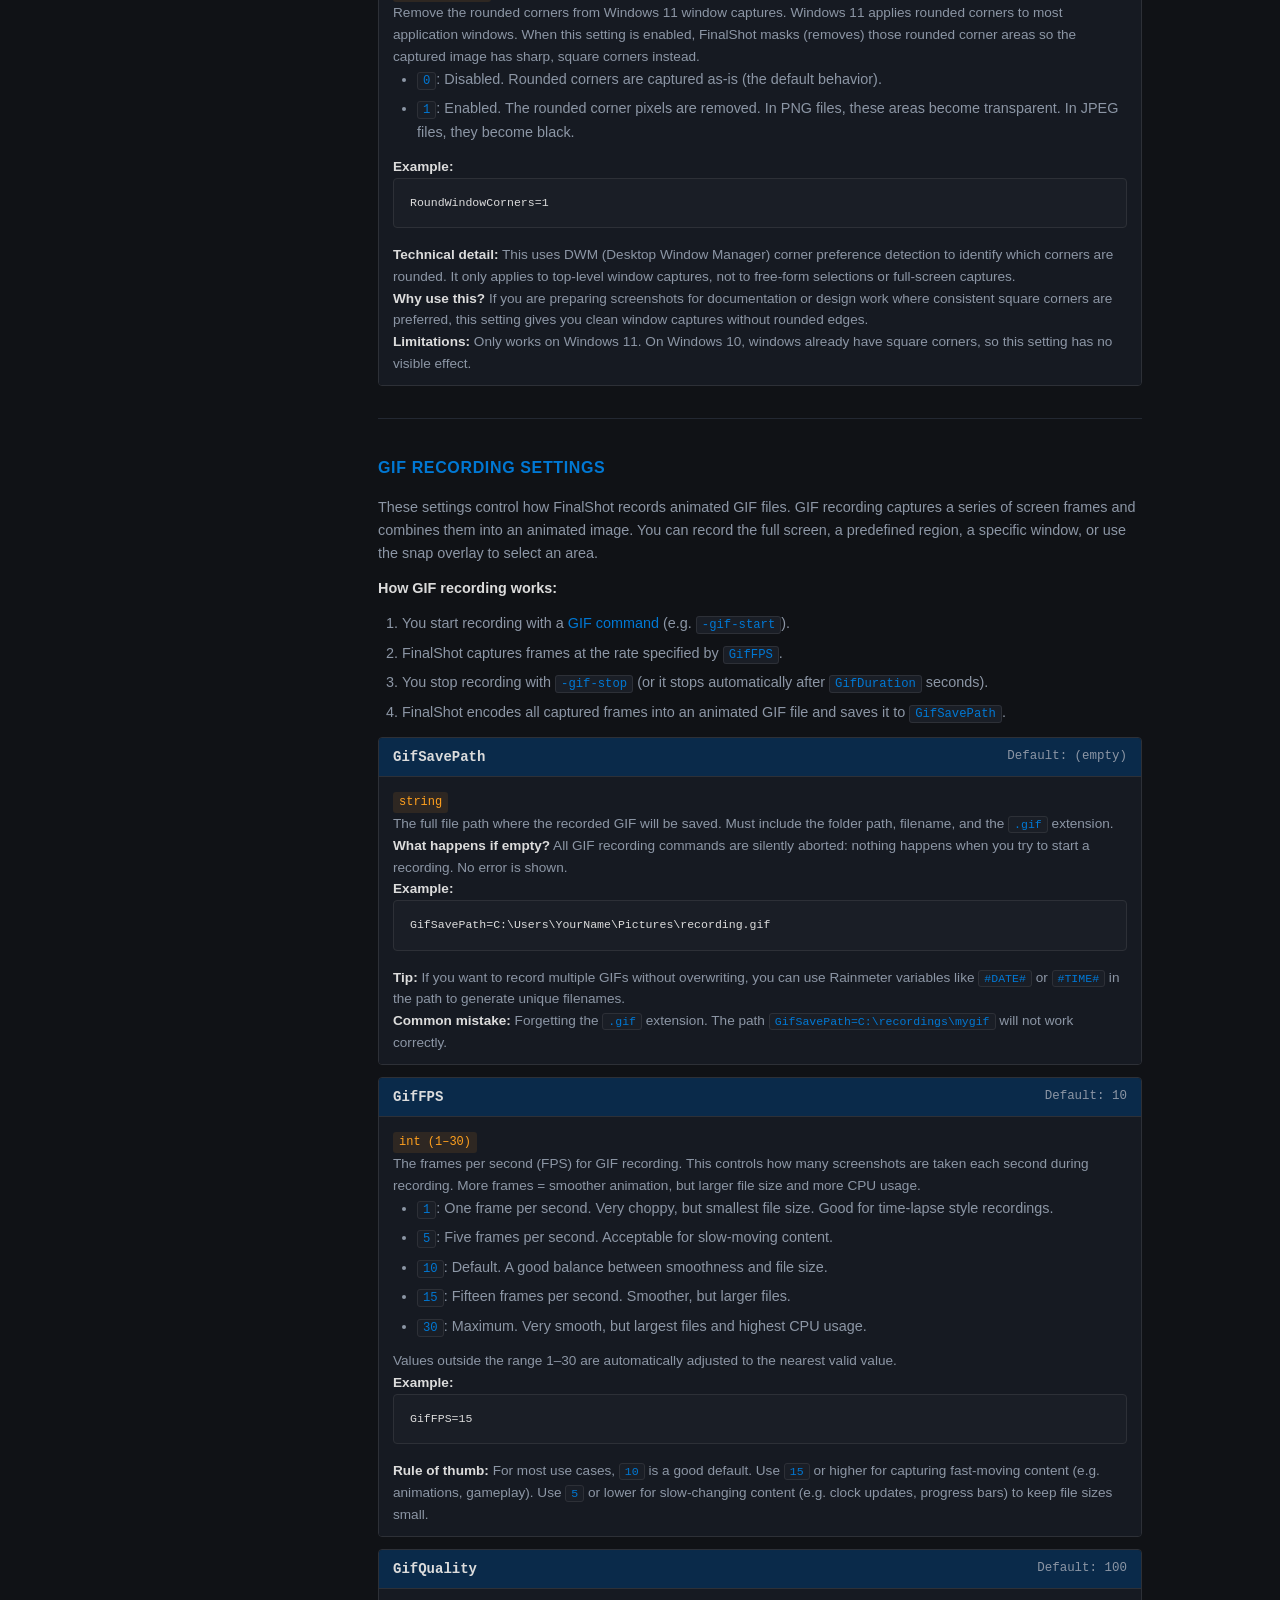
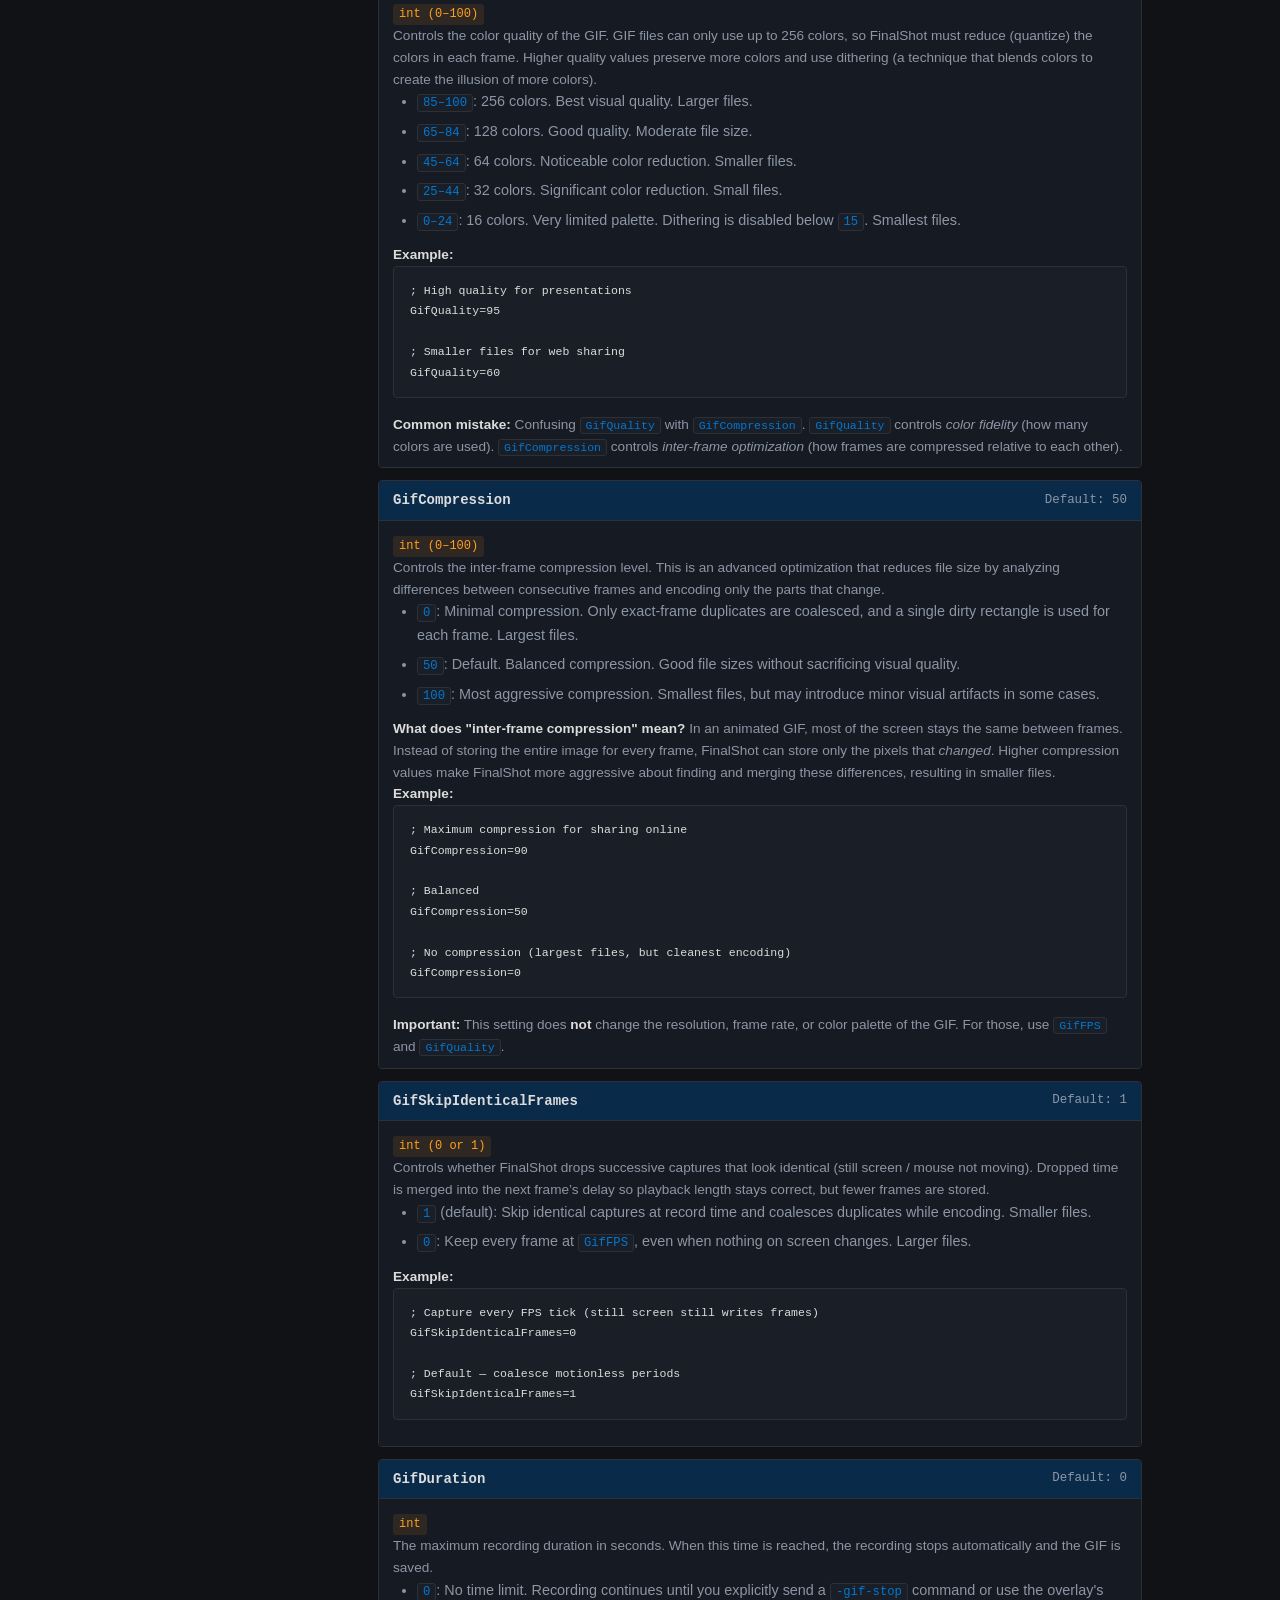
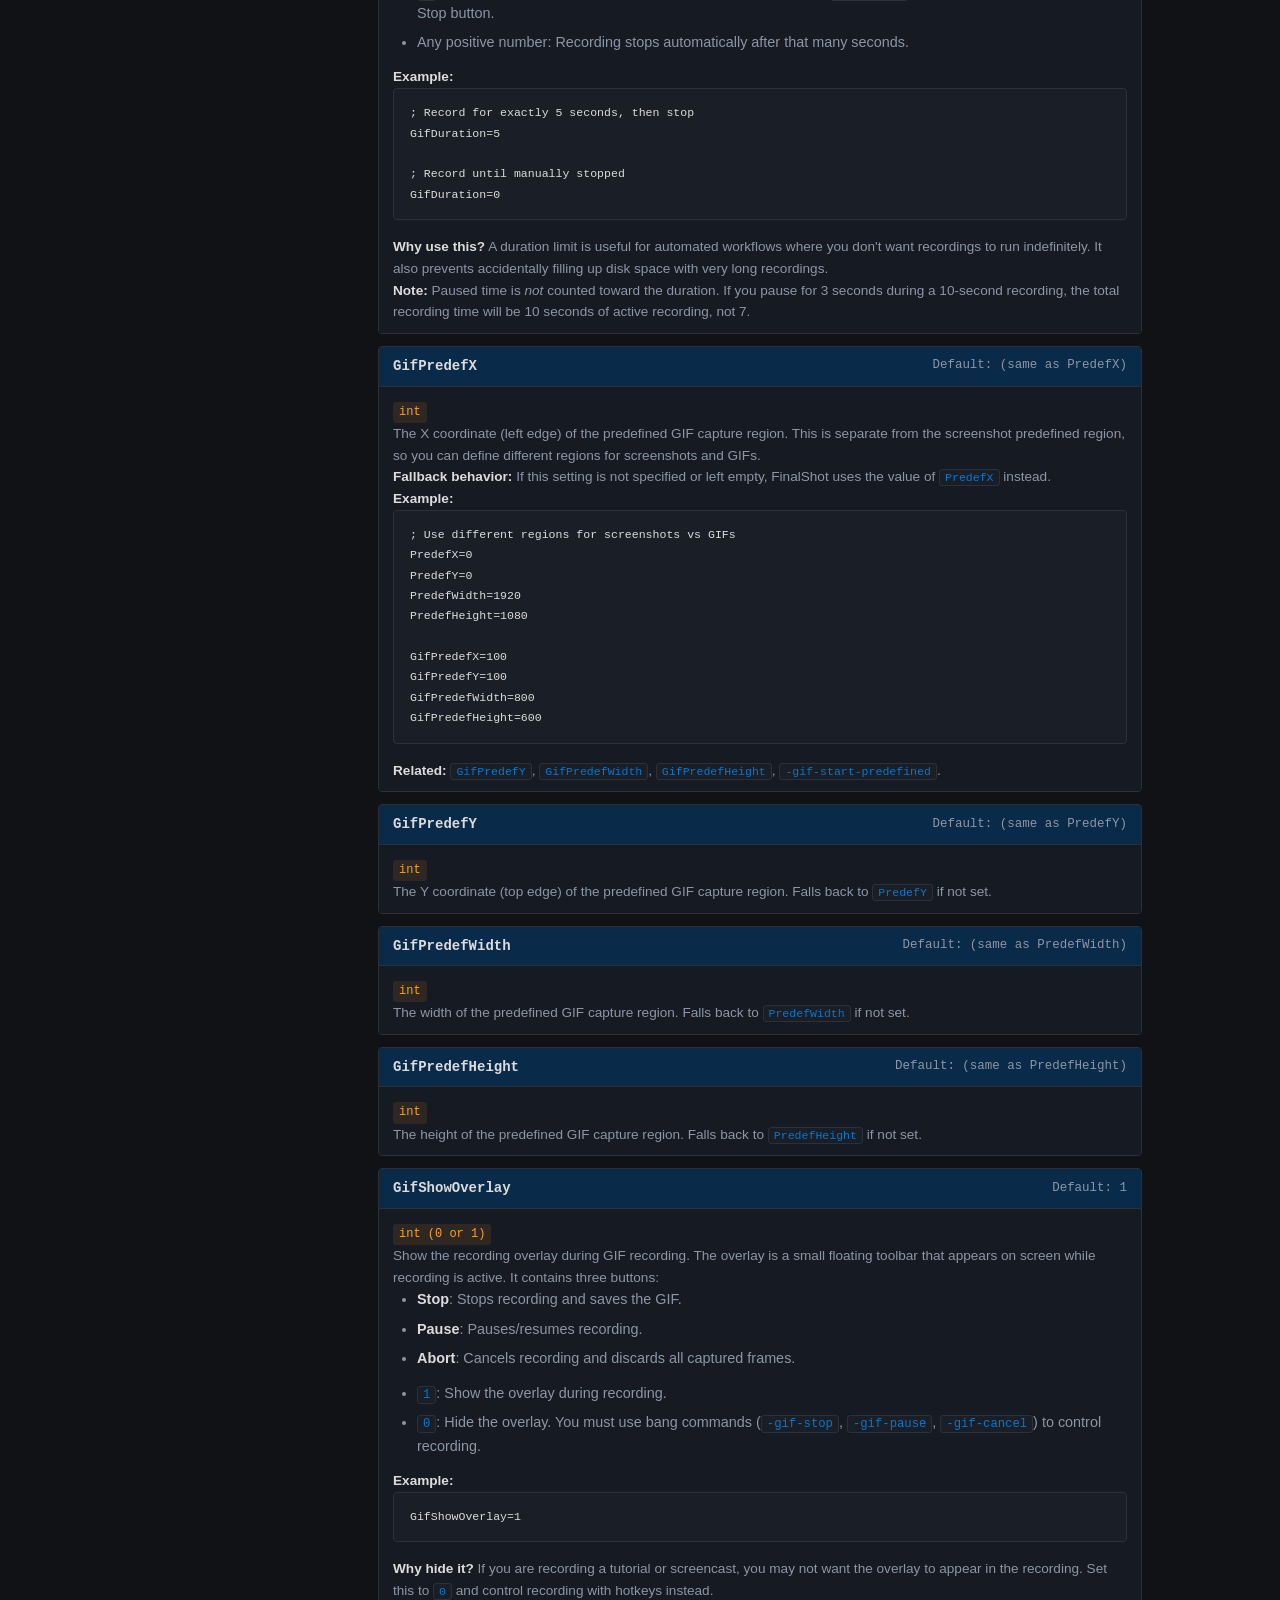
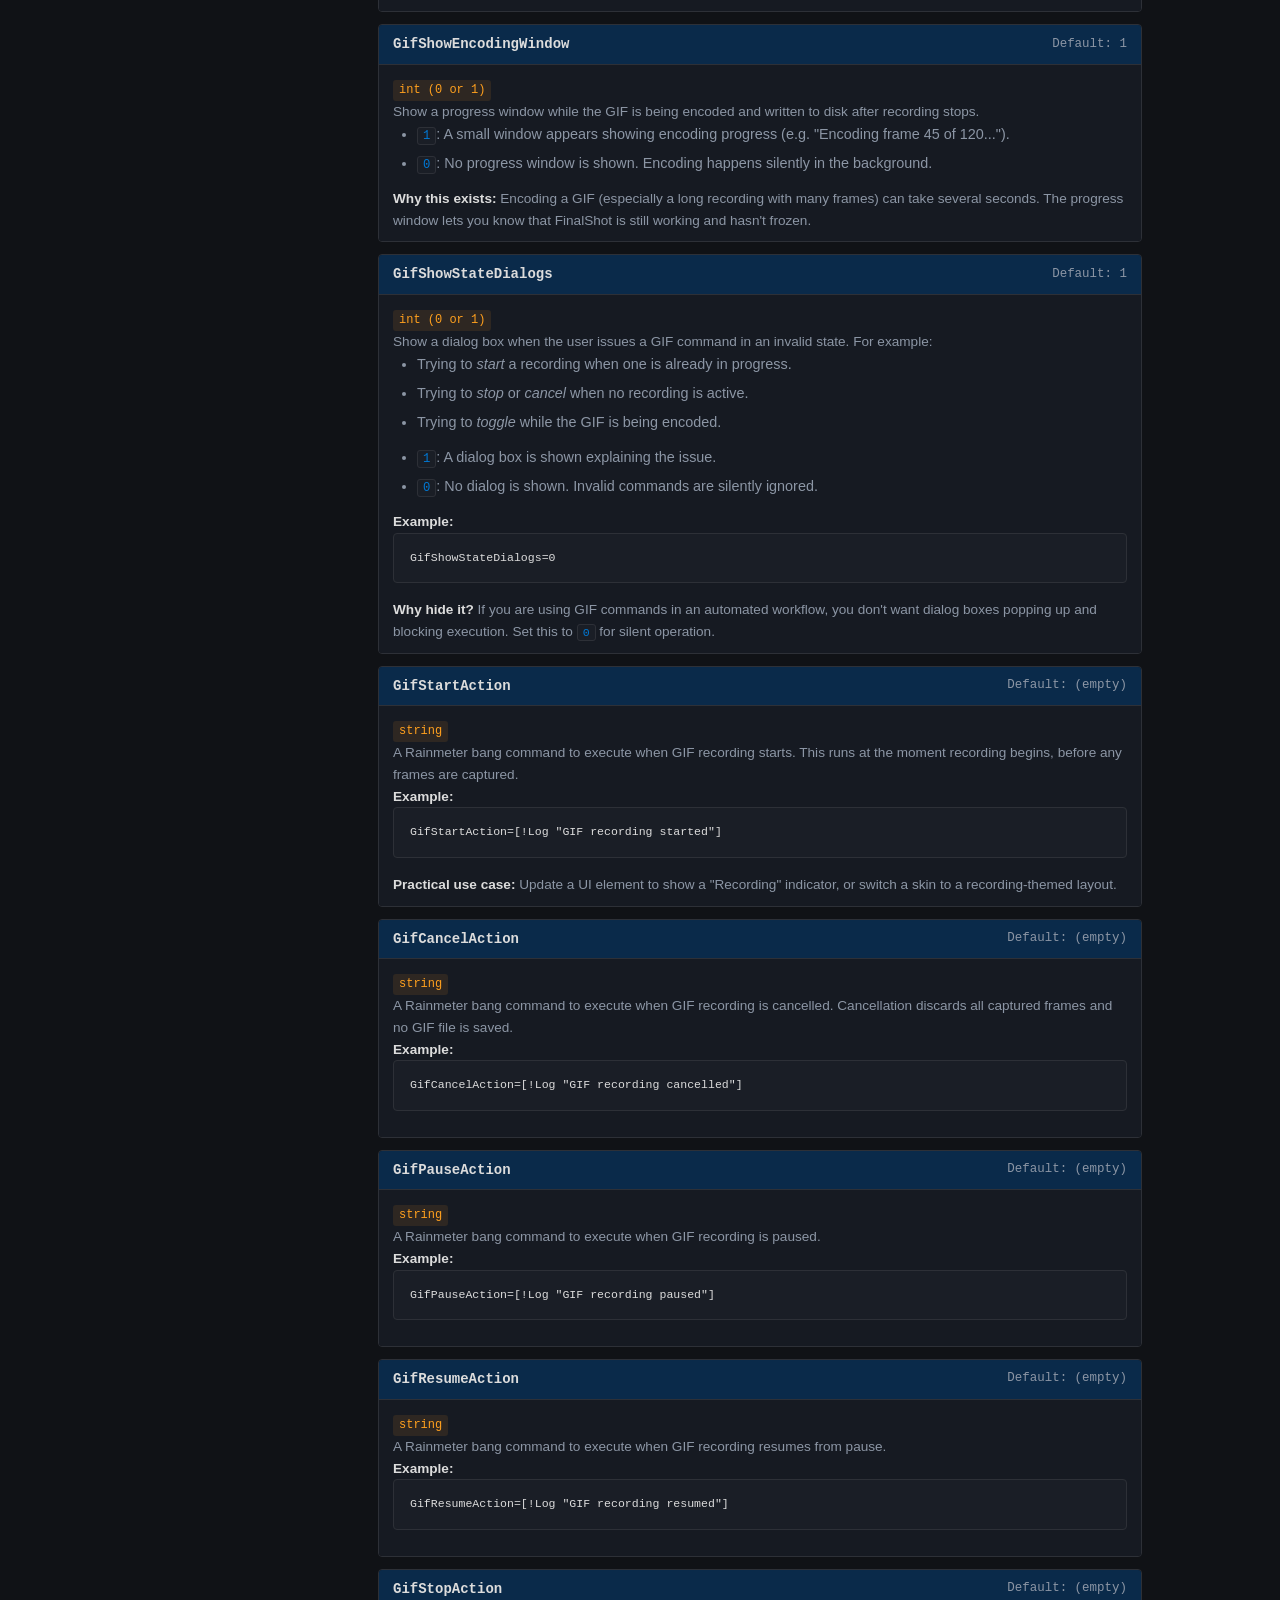
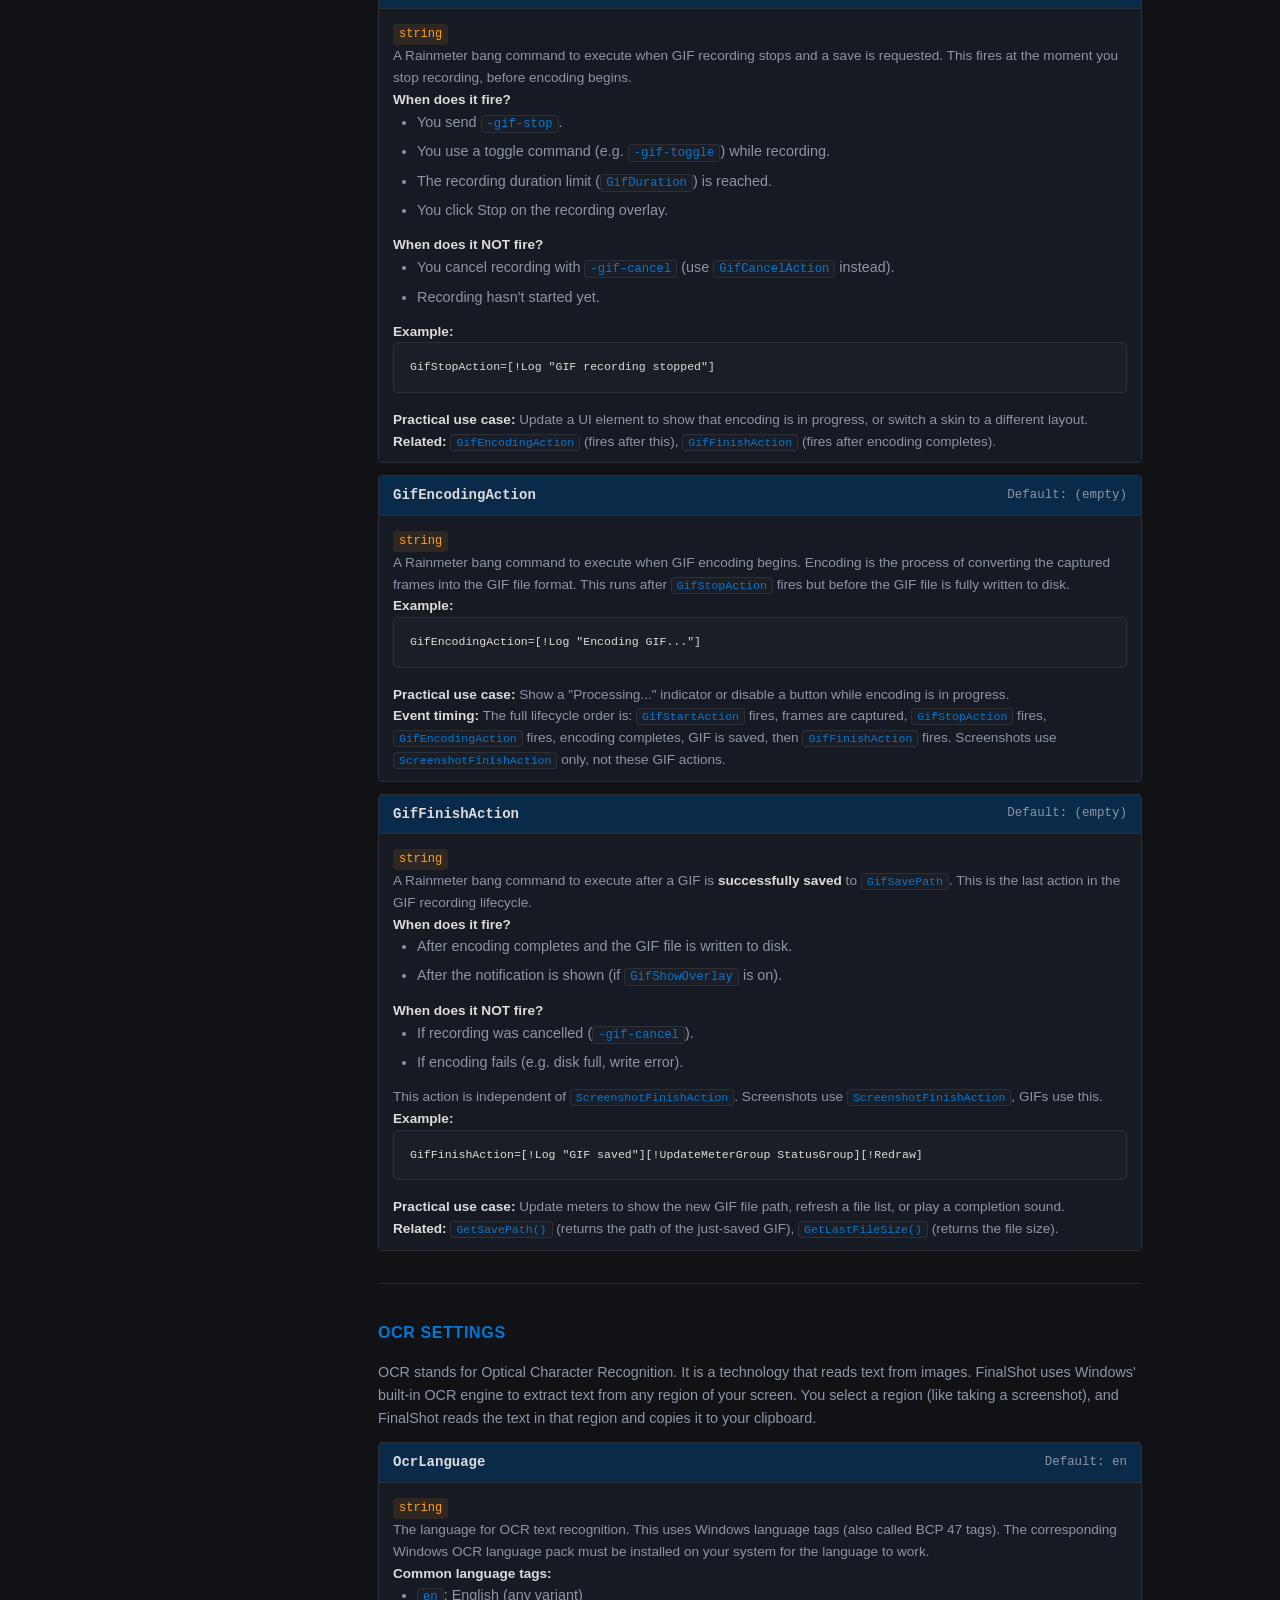
==== commit 2cd0e78a: "feat: add GifSkipIdenticalFrames setting to control identical frame merging during GIF capture" ====
--- a/docs/api.html
+++ b/docs/api.html
@@ -617,6 +617,28 @@
 
                 <div class="api-block">
                     <div class="api-block-header">
+                        <span class="api-name">GifSkipIdenticalFrames</span>
+                        <span class="api-default">Default: 1</span>
+                    </div>
+                    <div class="api-block-content">
+                        <span class="api-type">int (0 or 1)</span>
+                        <p>Controls whether FinalShot drops successive captures that look identical (still screen / mouse not moving). Dropped time is merged into the next frame’s delay so playback length stays correct, but fewer frames are stored.</p>
+                        <ul>
+                            <li><code>1</code> (default): Skip identical captures at record time and coalesces duplicates while encoding. Smaller files.</li>
+                            <li><code>0</code>: Keep every frame at <a href="#gif-recording-settings"><code>GifFPS</code></a>, even when nothing on screen changes. Larger files.</li>
+                        </ul>
+
+                        <p><strong>Example:</strong></p>
+<pre><code>; Capture every FPS tick (still screen still writes frames)
+GifSkipIdenticalFrames=0
+
+; Default — coalesce motionless periods
+GifSkipIdenticalFrames=1</code></pre>
+                    </div>
+                </div>
+
+                <div class="api-block">
+                    <div class="api-block-header">
                         <span class="api-name">GifDuration</span>
                         <span class="api-default">Default: 0</span>
                     </div>
@@ -2070,6 +2092,9 @@
 ; Inter-frame compression. Higher = smaller files.
 GifCompression=50
 
+; 1 = skip identical still frames (default). 0 = capture every FPS tick.
+GifSkipIdenticalFrames=1
+
 ; Max duration in seconds. 0 = no limit (manual stop required).
 GifDuration=0
 
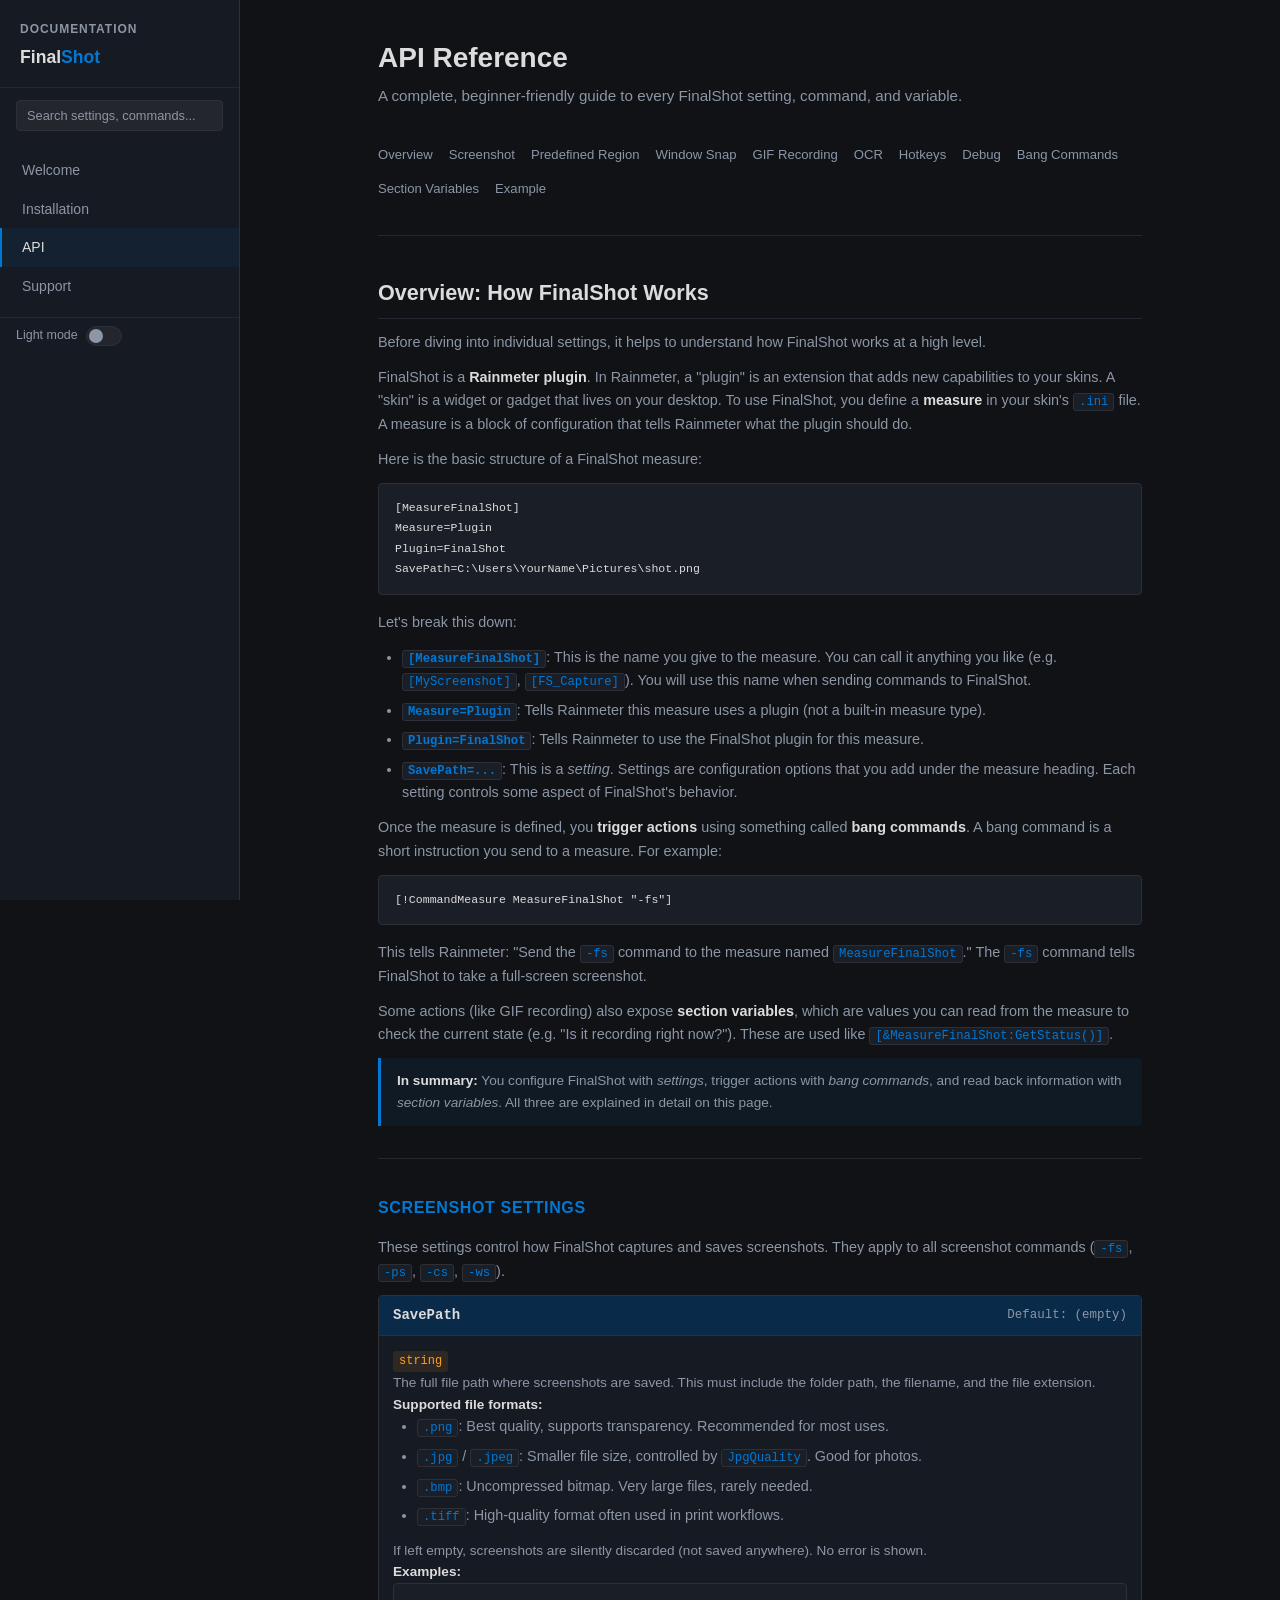
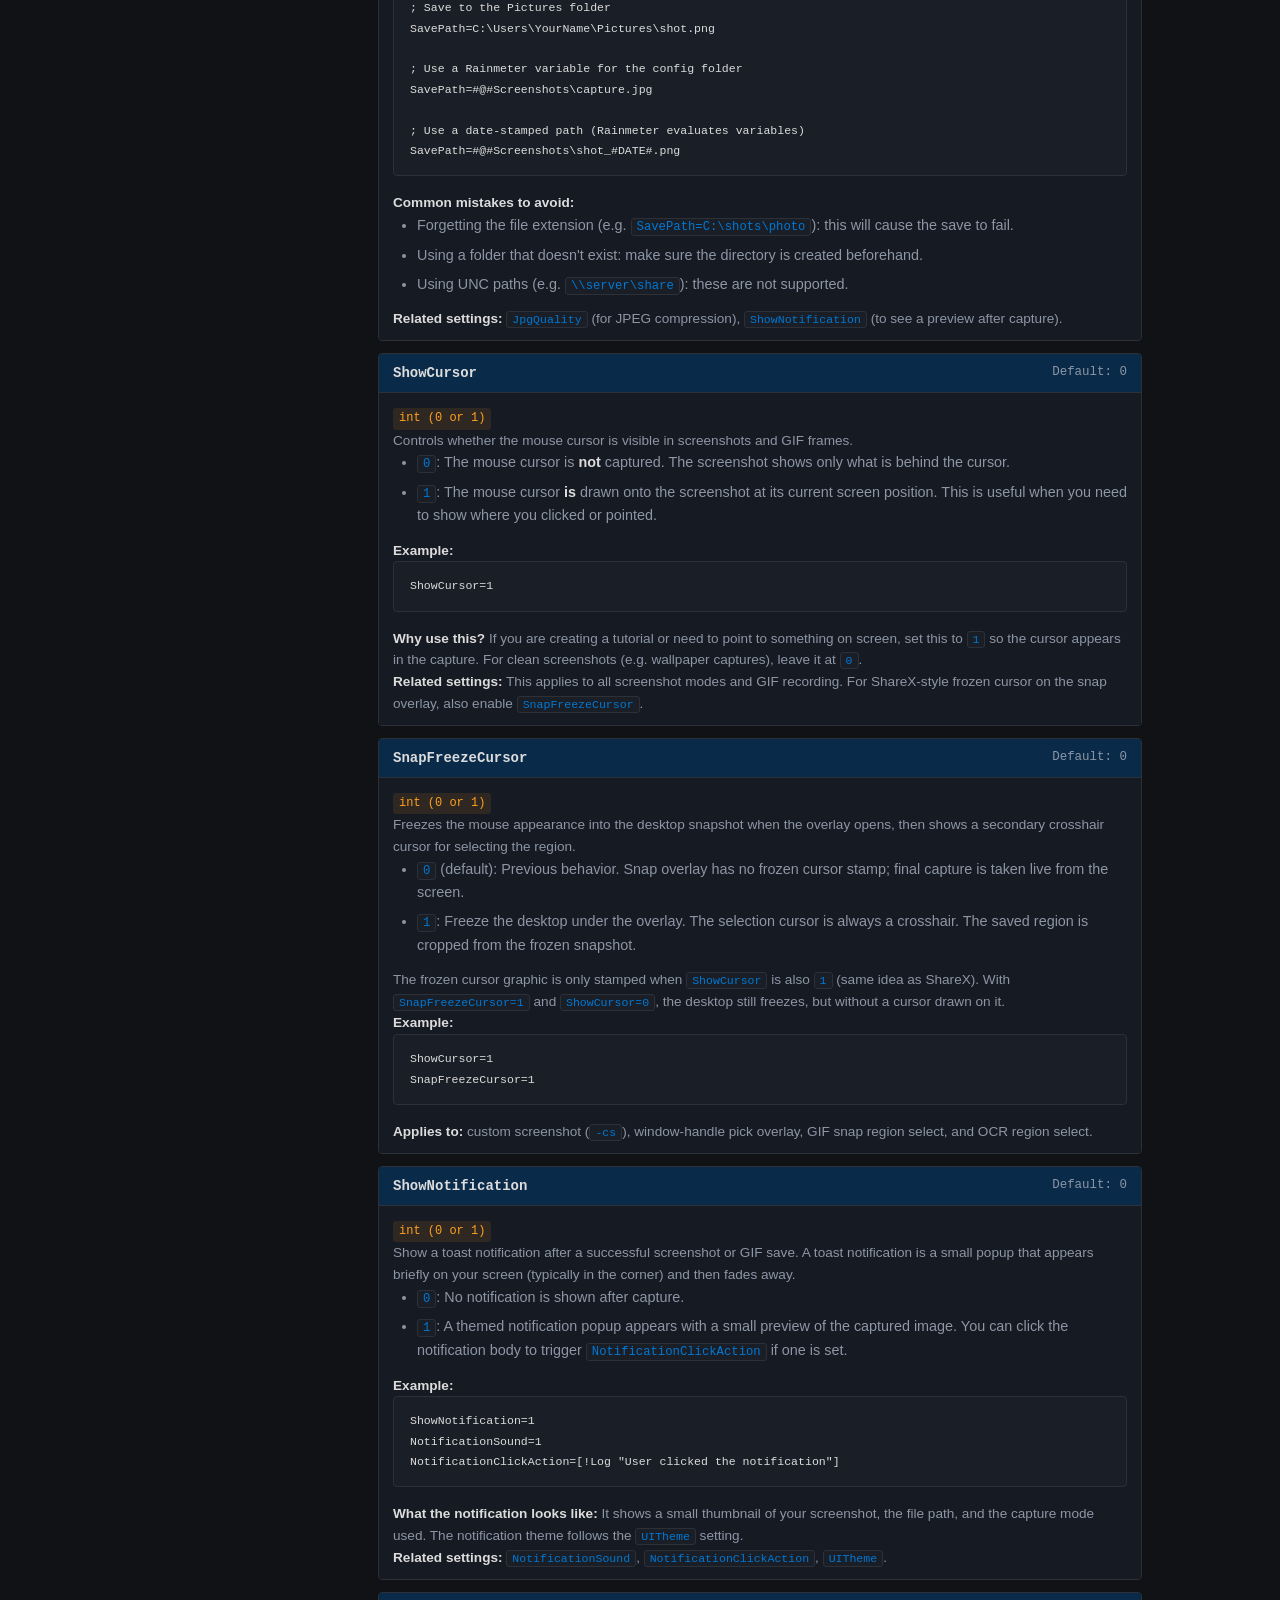
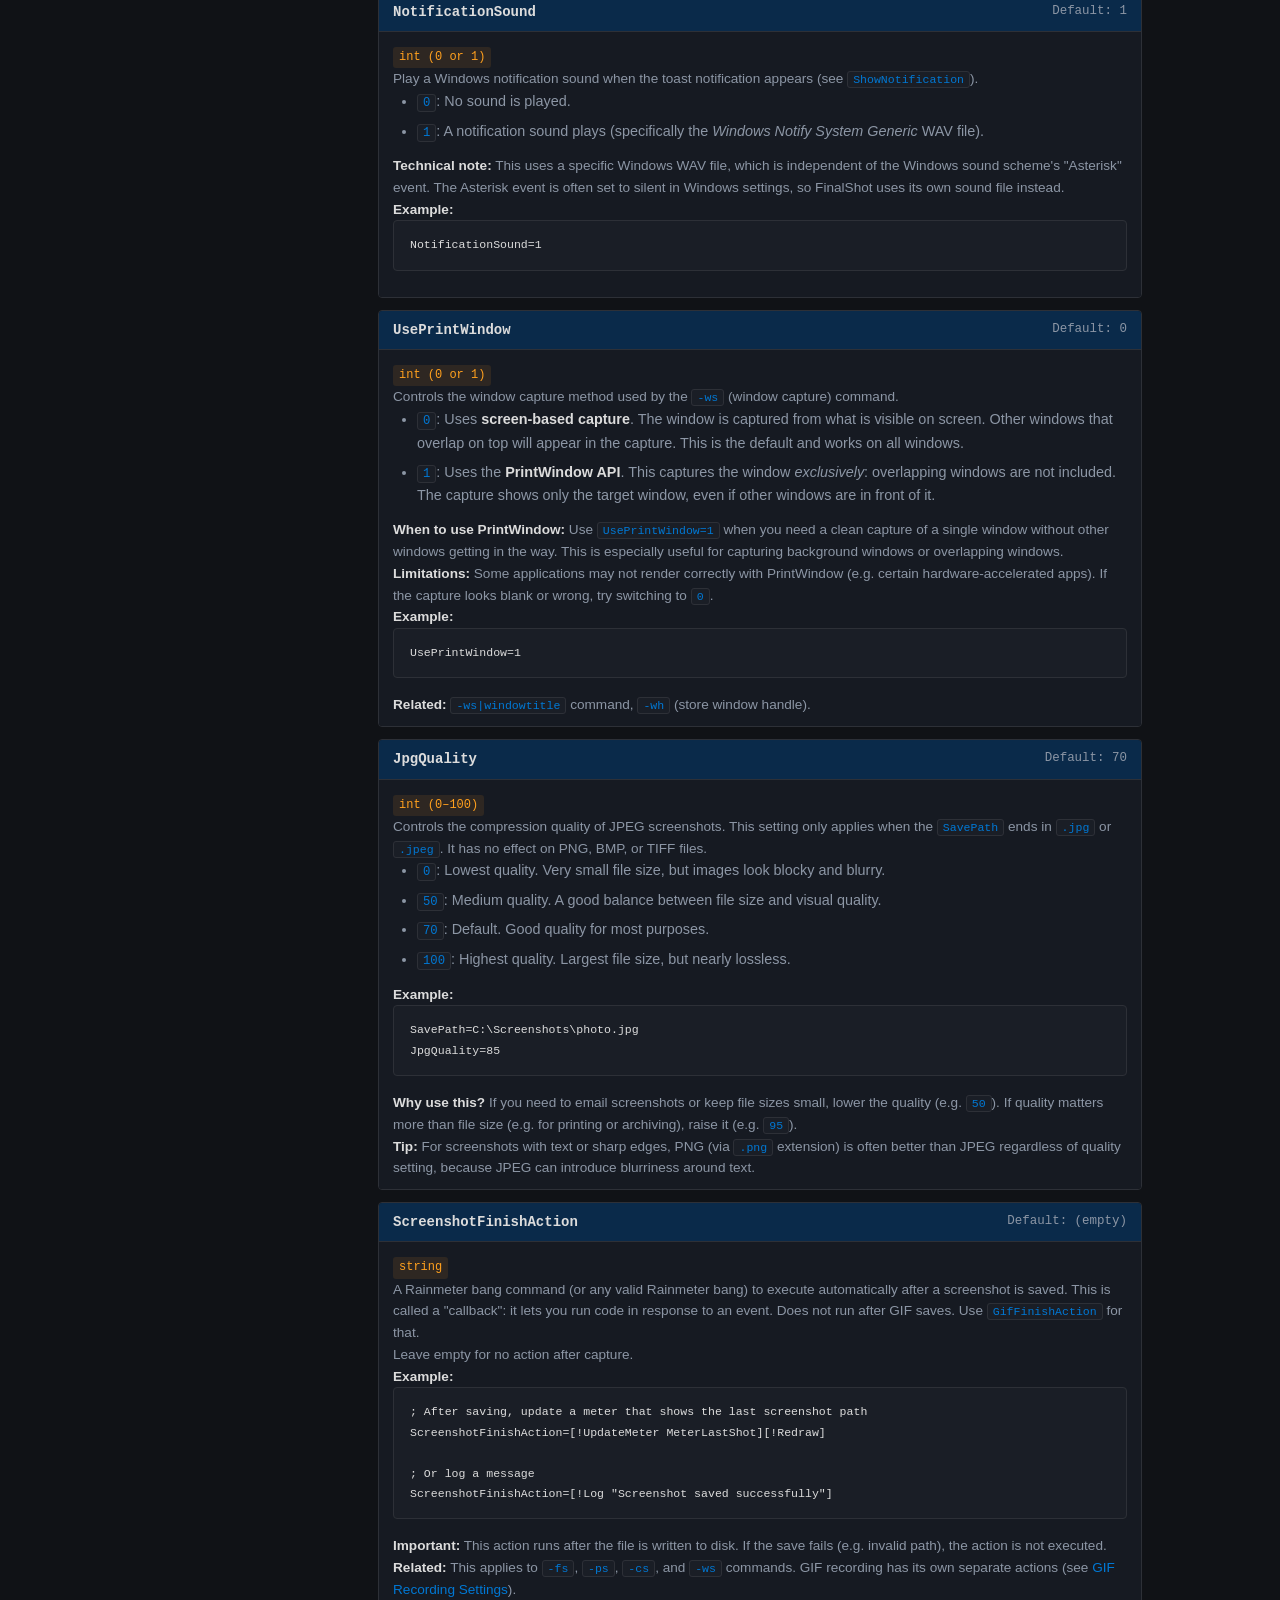
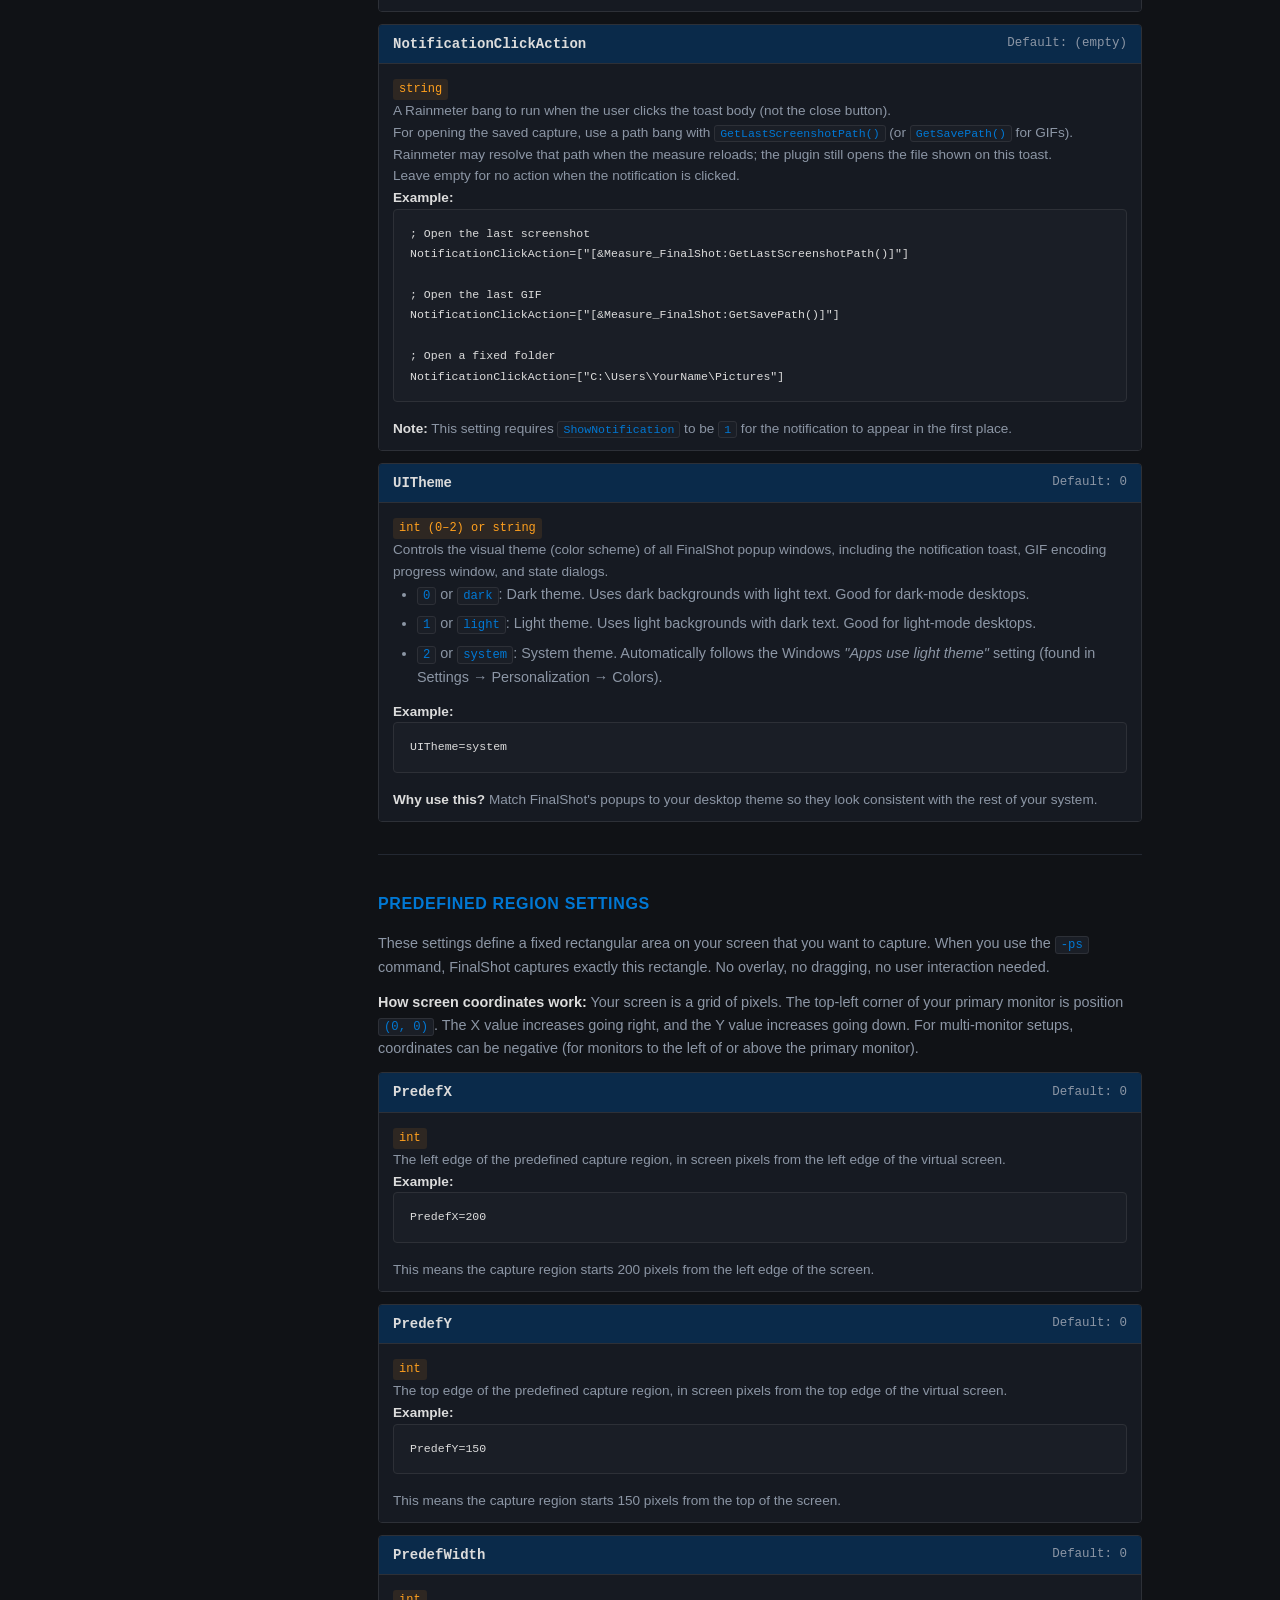
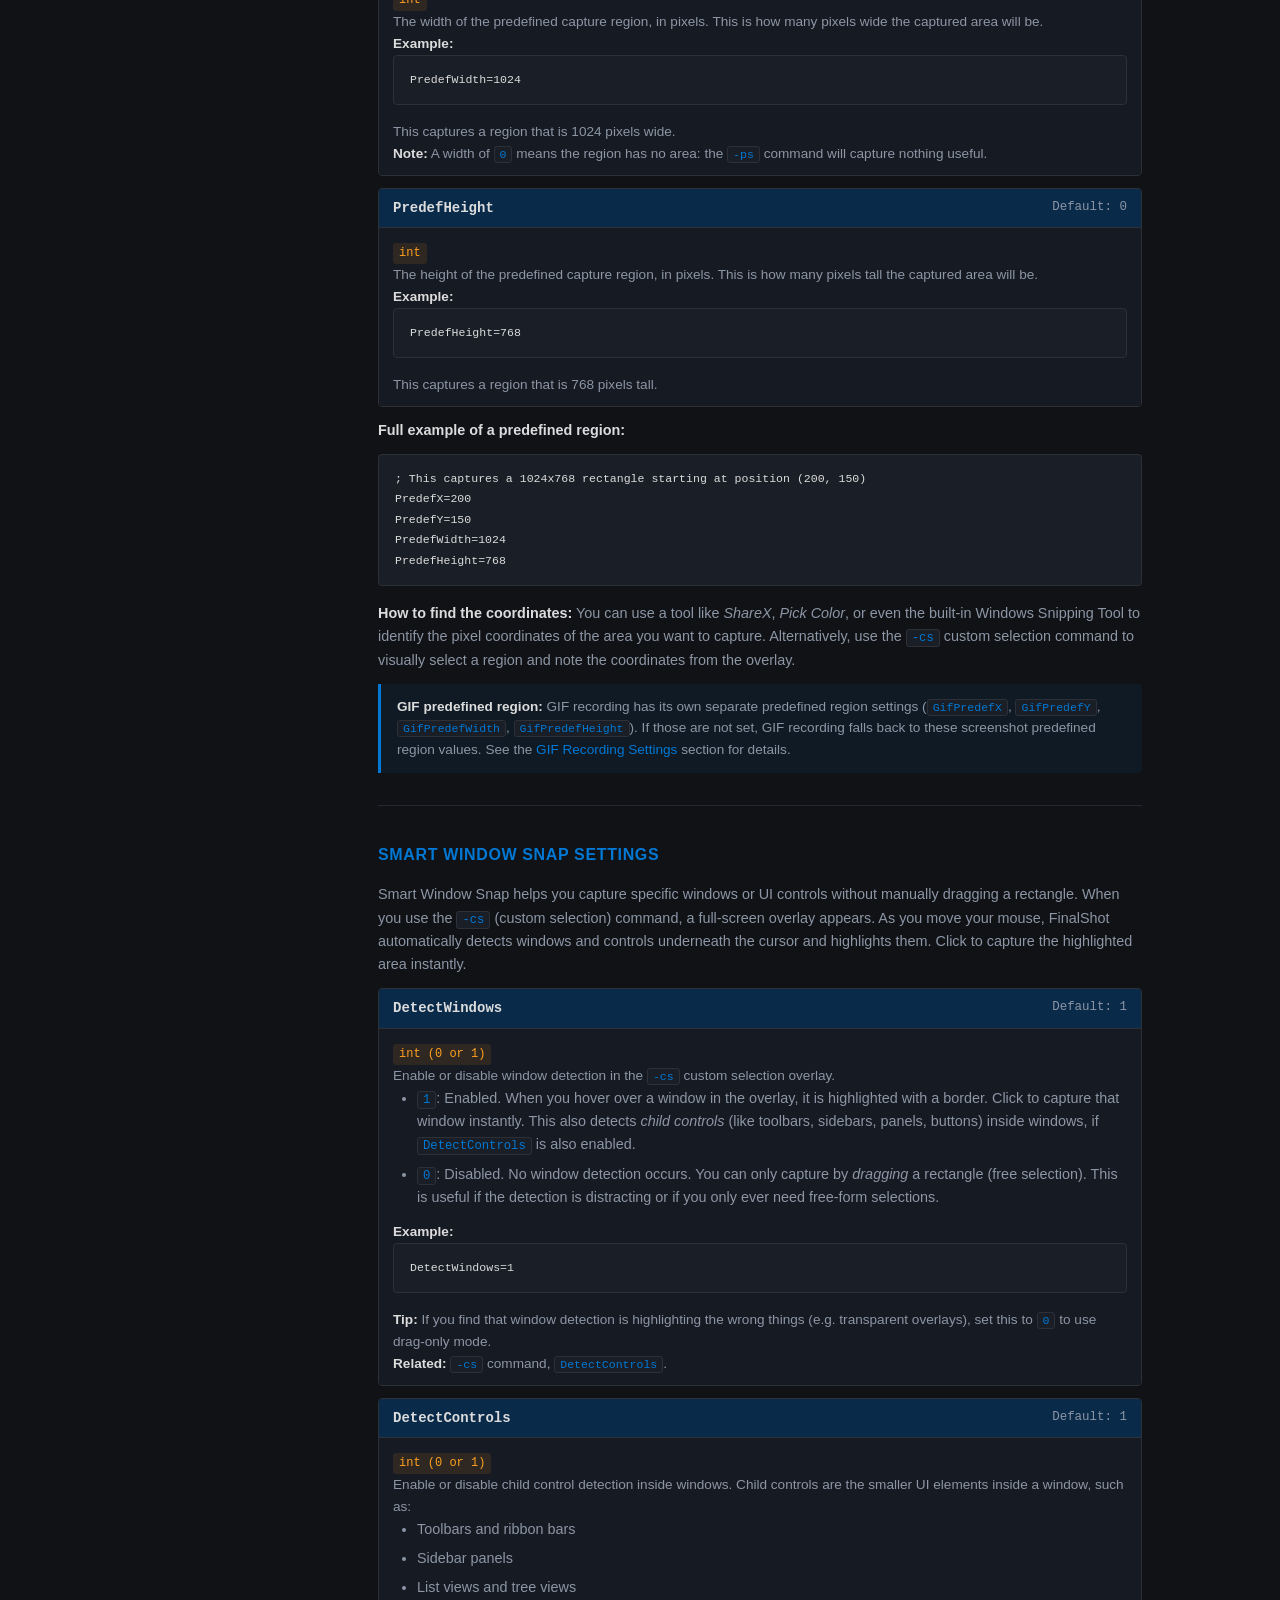
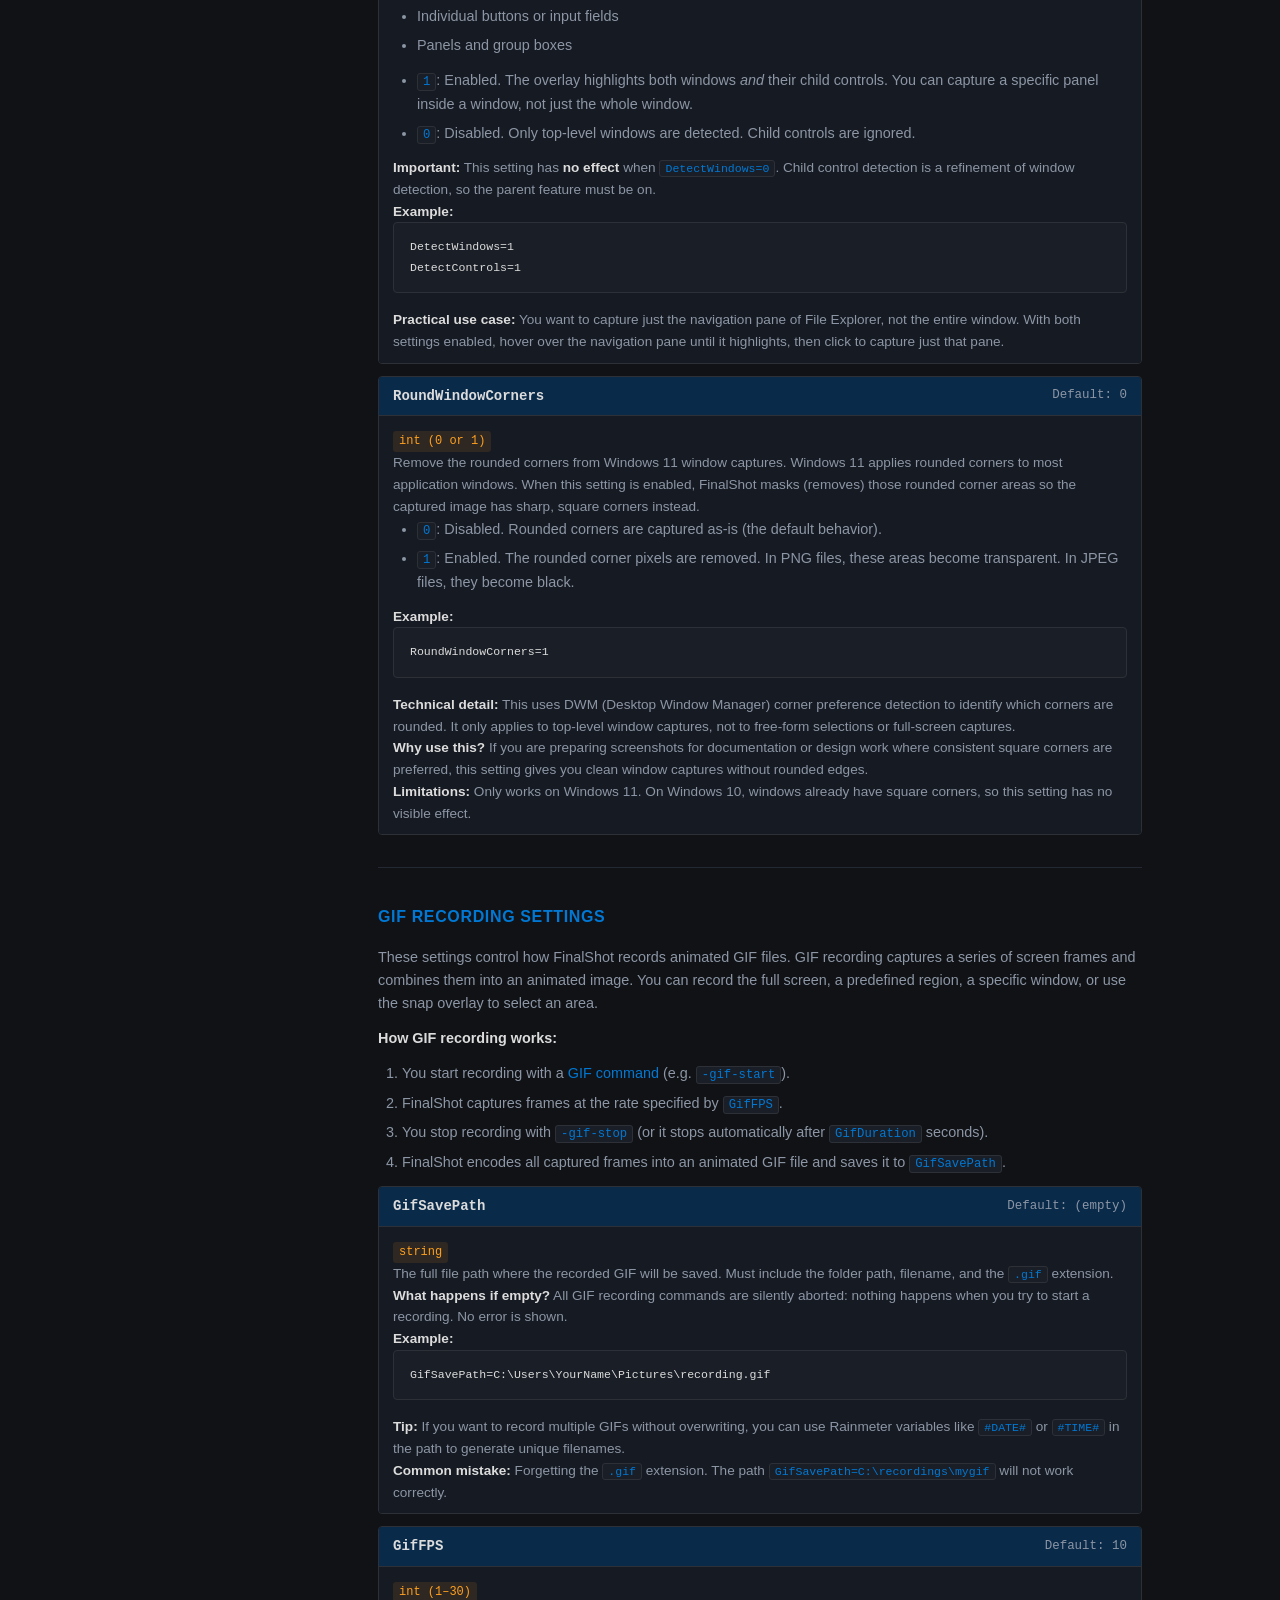
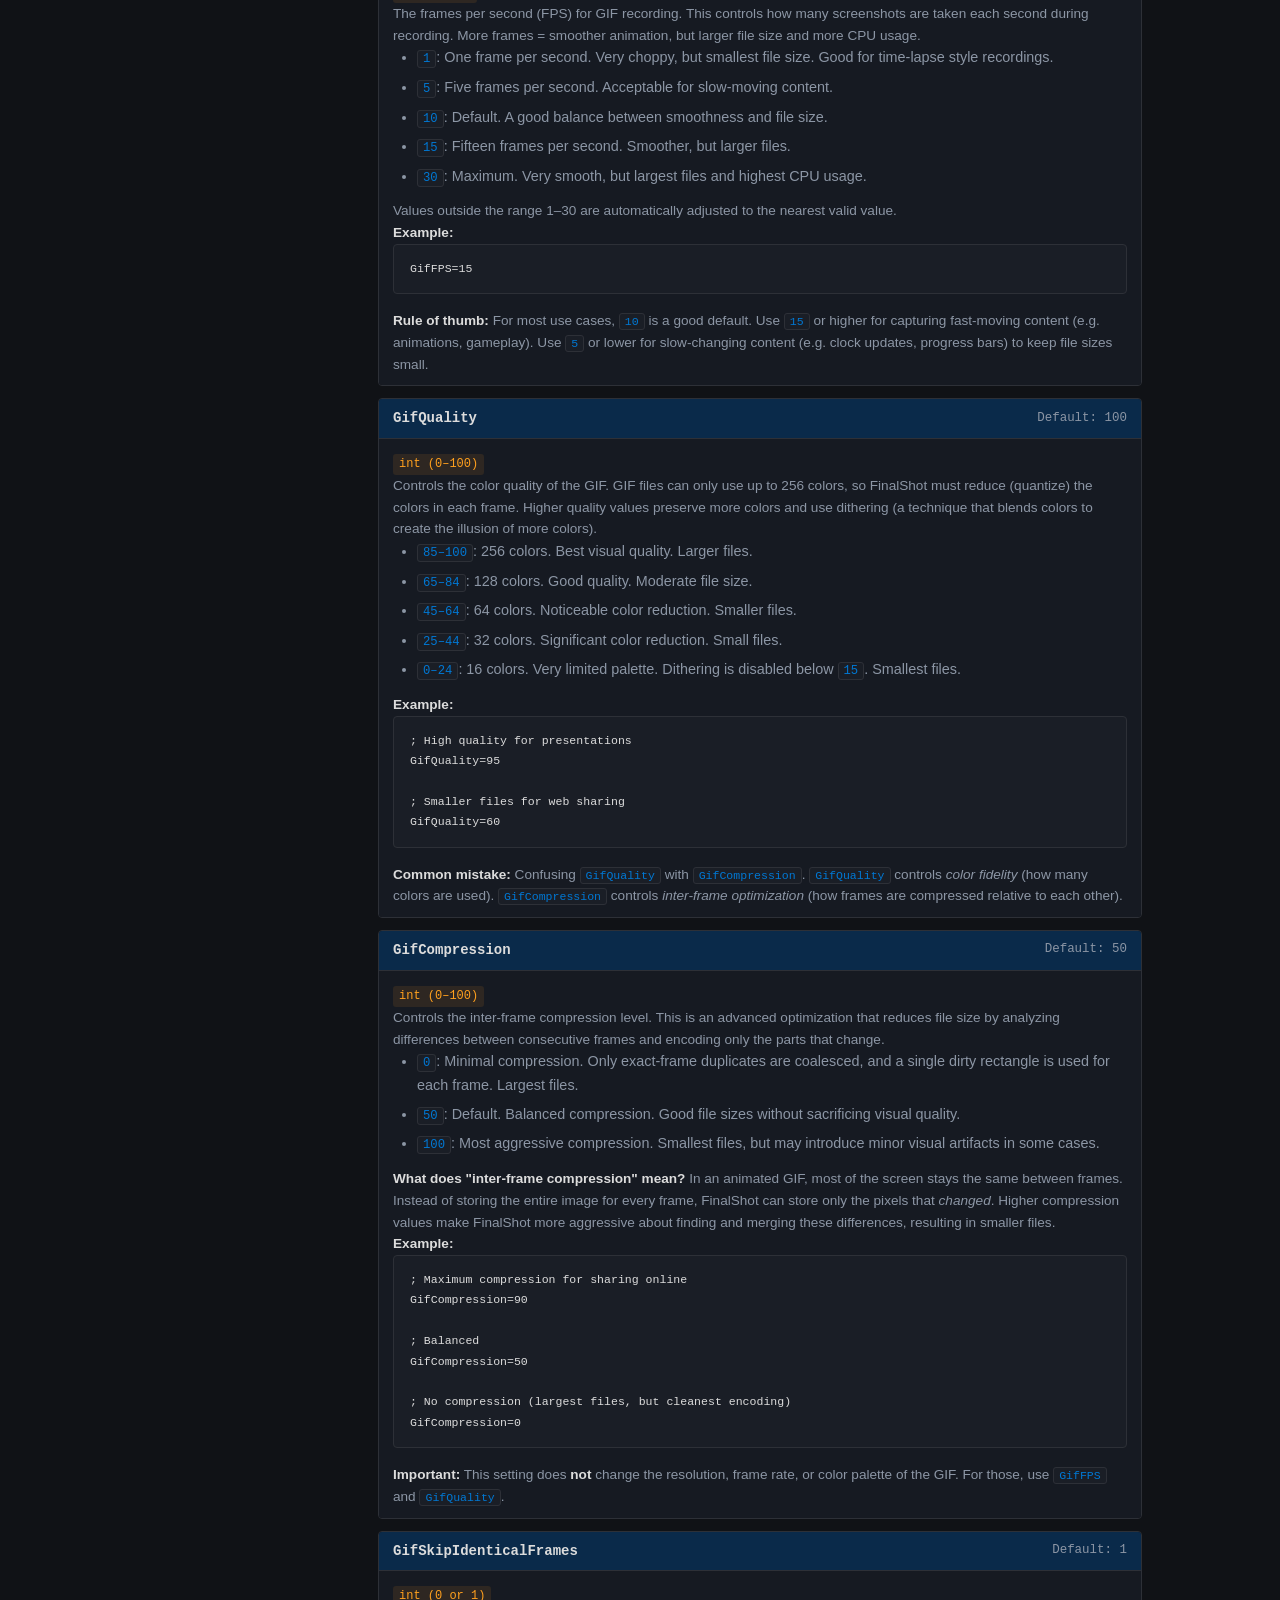
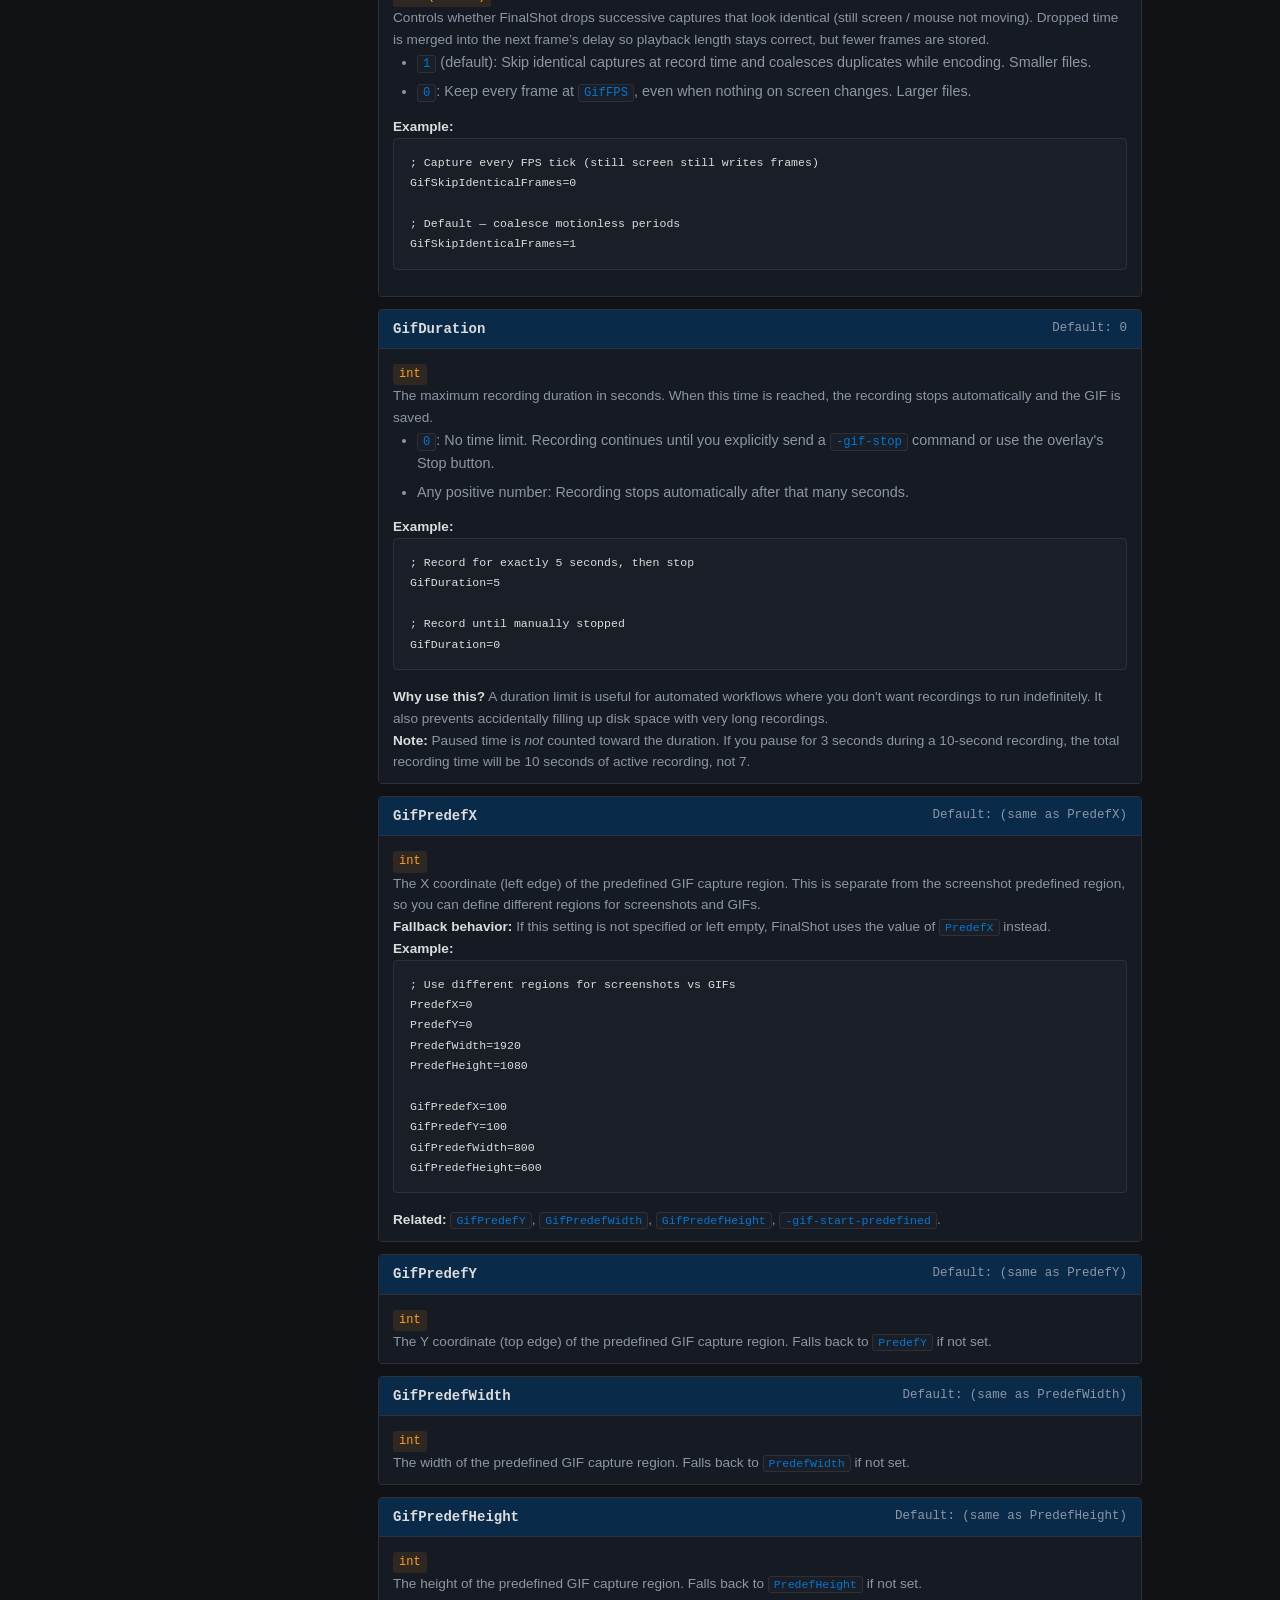
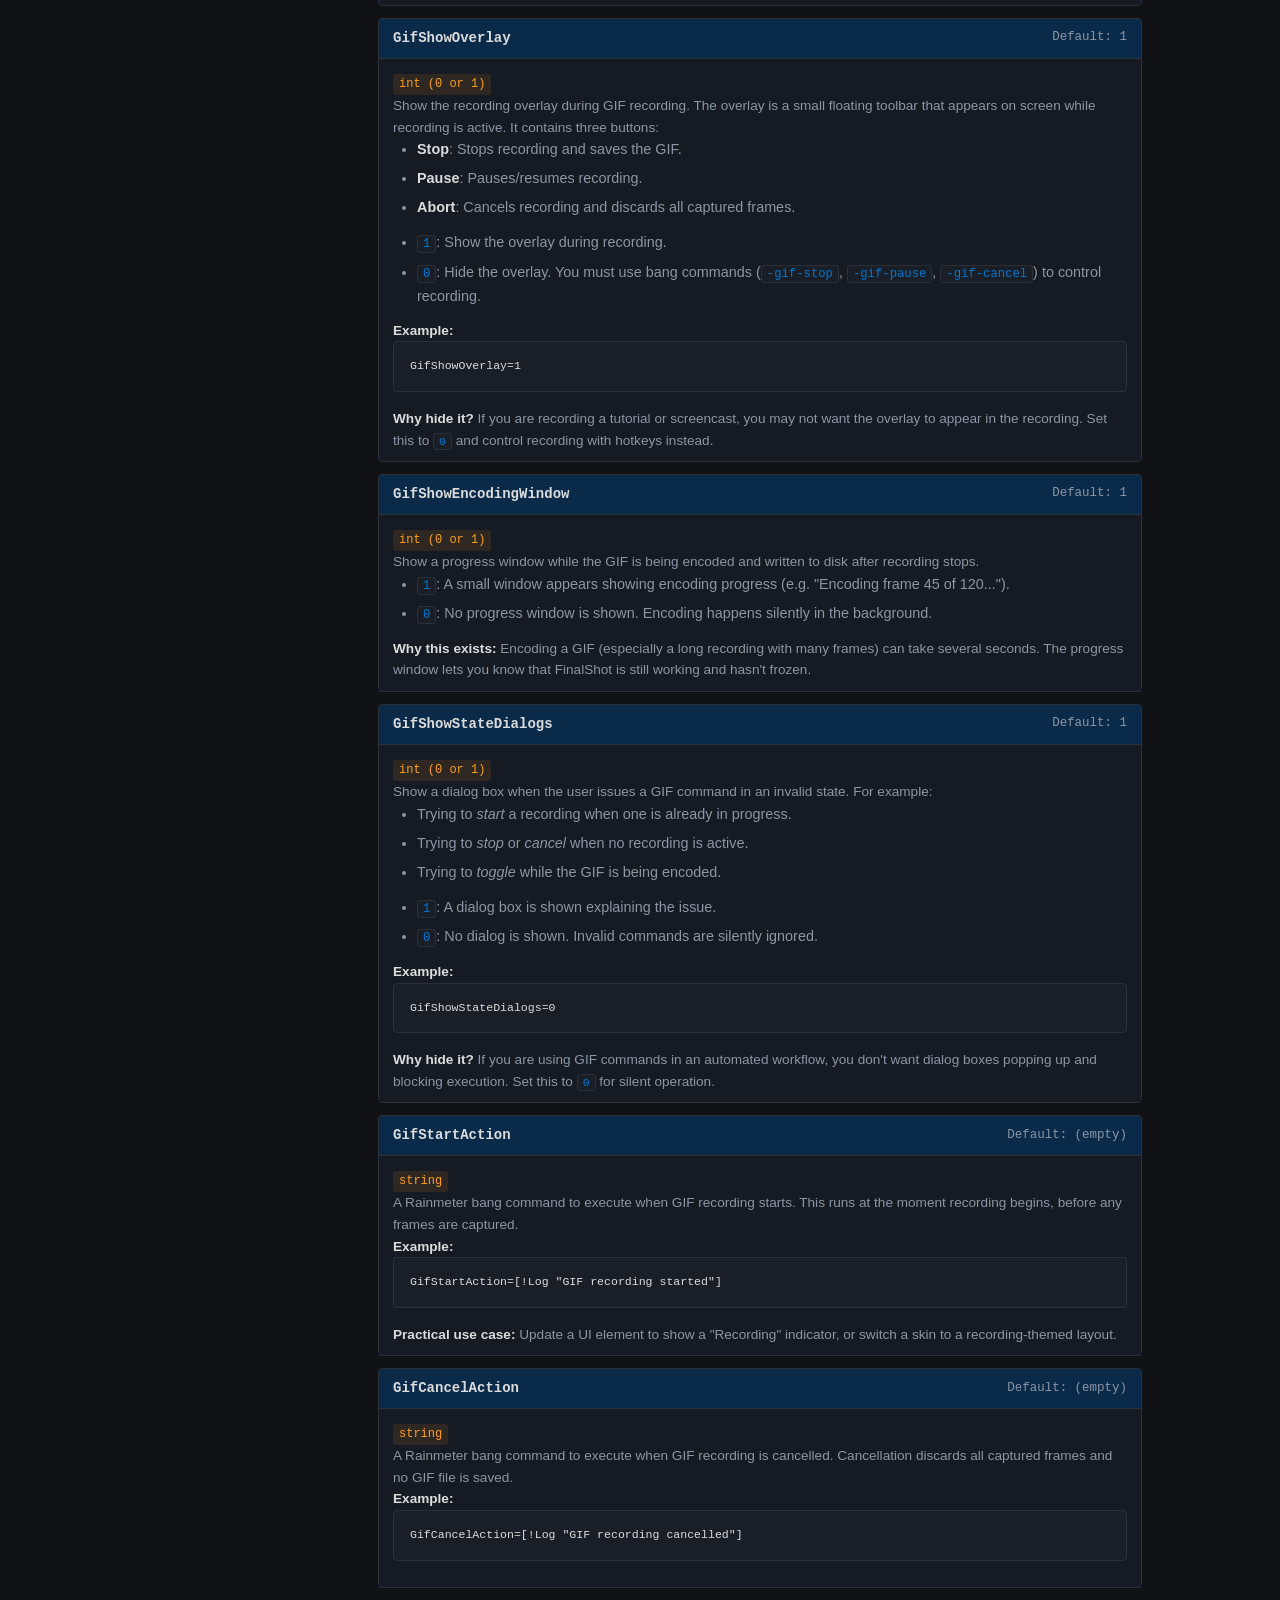
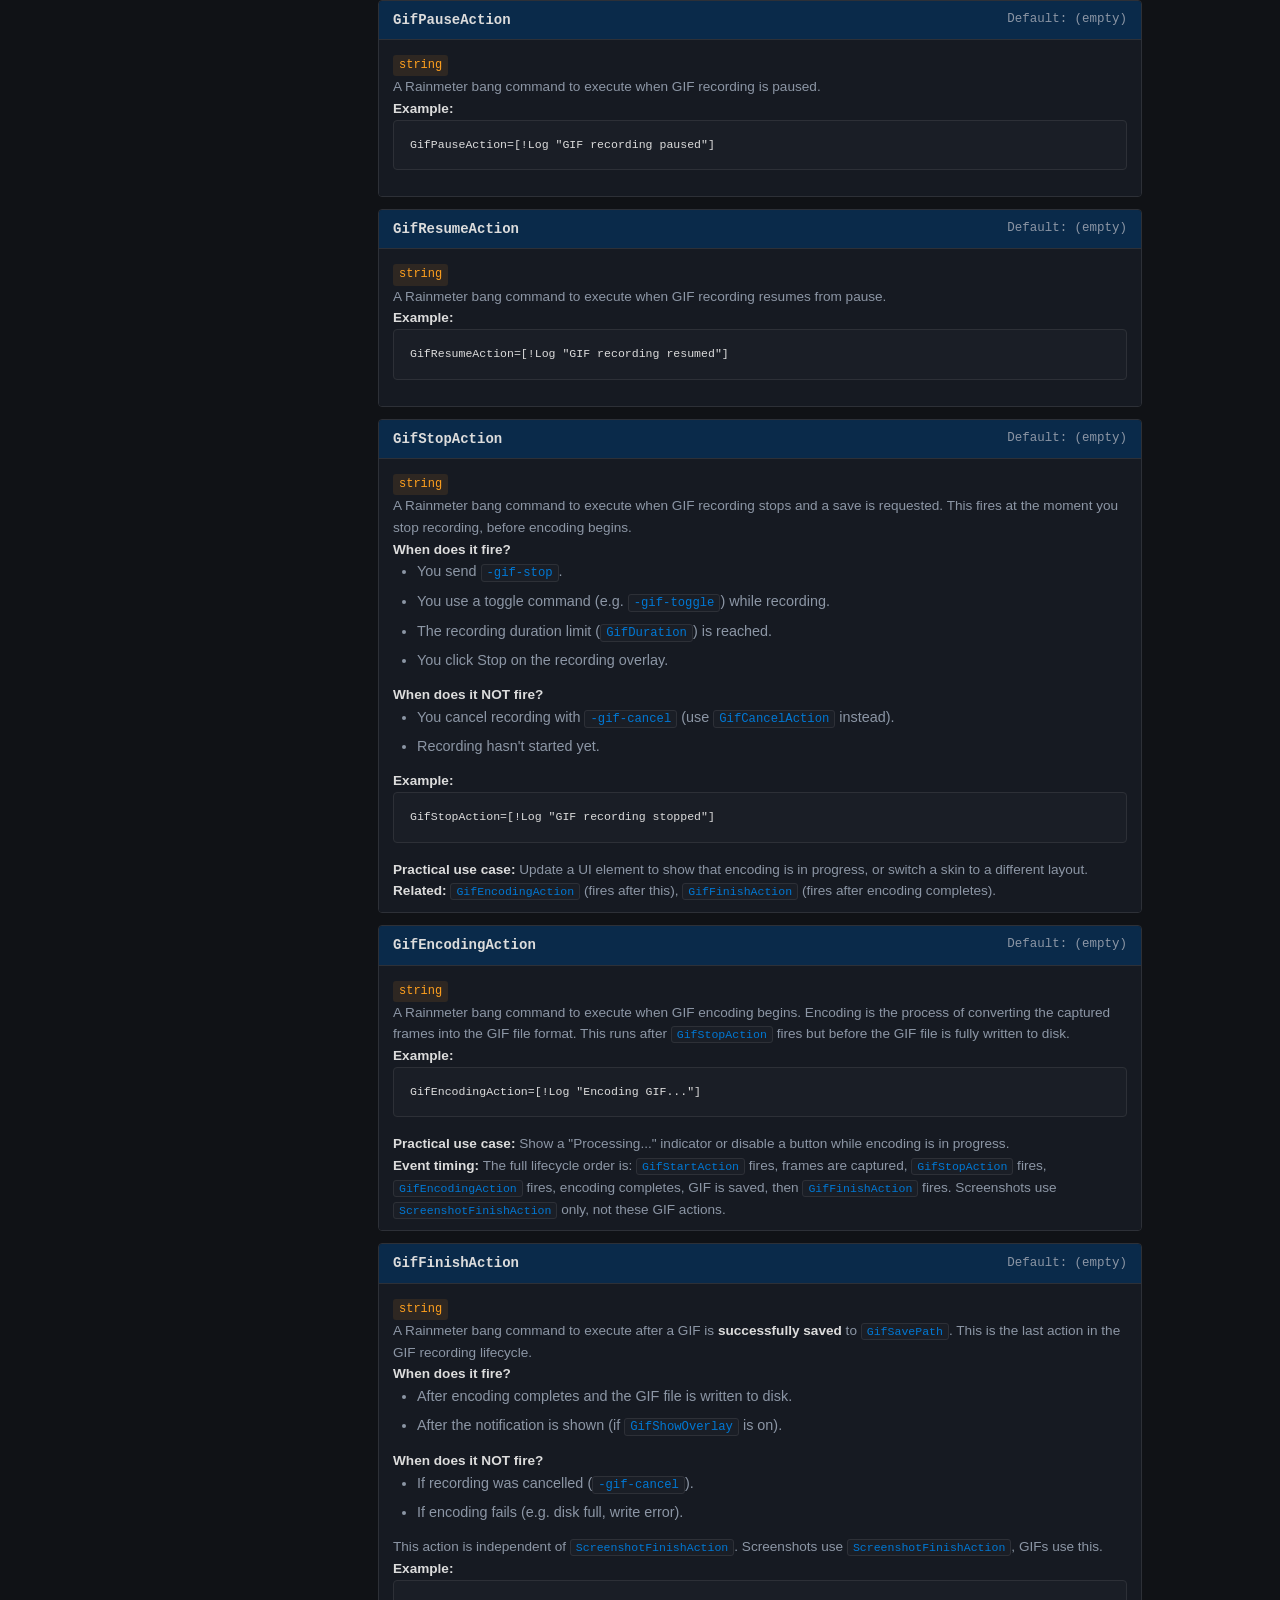
==== commit d61946a7: "feat: implement ShareX-style desktop snapshot capture with optional frozen cursor" ====
--- a/docs/api.html
+++ b/docs/api.html
@@ -3,8 +3,54 @@
 <head>
     <meta charset="UTF-8">
     <meta name="viewport" content="width=device-width, initial-scale=1.0">
-    <title>API Reference - FinalShot Documentation</title>
+
+    <!-- SEO -->
+    <title>API Reference - FinalShot Rainmeter Plugin Documentation</title>
+    <meta name="description" content="Complete API reference for FinalShot, a Rainmeter plugin. Every setting, bang command, and section variable for screenshots, GIF recording, OCR, hotkeys, and more.">
+    <meta name="keywords" content="FinalShot API, Rainmeter plugin API, screenshot settings, GIF recording config, OCR settings, hotkey configuration, bang commands, section variables">
+    <meta name="author" content="FinalShot">
+    <meta name="robots" content="index, follow">
+    <link rel="canonical" href="api.html">
+
+    <!-- Open Graph -->
+    <meta property="og:type" content="website">
+    <meta property="og:title" content="API Reference - FinalShot Rainmeter Plugin Documentation">
+    <meta property="og:description" content="Complete API reference for FinalShot. Every setting, bang command, and section variable for screenshots, GIF recording, OCR, and hotkeys.">
+    <meta property="og:url" content="api.html">
+    <meta property="og:site_name" content="FinalShot Documentation">
+
+    <!-- Twitter Card -->
+    <meta name="twitter:card" content="summary">
+    <meta name="twitter:title" content="API Reference - FinalShot Rainmeter Plugin Documentation">
+    <meta name="twitter:description" content="Complete API reference for FinalShot. Every setting, bang command, and section variable.">
+
+    <!-- Favicons -->
+    <link rel="icon" type="image/x-icon" href="assets/favicon.ico">
+    <link rel="icon" type="image/png" sizes="16x16" href="assets/favicon-16x16.png">
+    <link rel="icon" type="image/png" sizes="32x32" href="assets/favicon-32x32.png">
+    <link rel="apple-touch-icon" sizes="180x180" href="assets/apple-touch-icon.png">
+    <link rel="manifest" href="assets/site.webmanifest">
+    <meta name="theme-color" content="#101216">
+
+    <!-- Styles -->
     <link rel="stylesheet" href="style.css">
+
+    <!-- JSON-LD Structured Data -->
+    <script type="application/ld+json">
+    {
+        "@context": "https://schema.org",
+        "@type": "TechArticle",
+        "name": "API Reference - FinalShot Rainmeter Plugin",
+        "description": "Complete API reference for FinalShot. Every setting, bang command, and section variable for screenshots, GIF recording, OCR, and hotkeys.",
+        "url": "api.html",
+        "mainEntity": {
+            "@type": "SoftwareApplication",
+            "name": "FinalShot",
+            "applicationCategory": "UtilitiesApplication",
+            "operatingSystem": "Windows"
+        }
+    }
+    </script>
 </head>
 <body>
     <div class="layout">
@@ -155,7 +201,30 @@
 
                         <p><strong>Why use this?</strong> If you are creating a tutorial or need to point to something on screen, set this to <code>1</code> so the cursor appears in the capture. For clean screenshots (e.g. wallpaper captures), leave it at <code>0</code>.</p>
 
-                        <p><strong>Related settings:</strong> This applies to all screenshot modes and GIF recording.</p>
+                        <p><strong>Related settings:</strong> This applies to all screenshot modes and GIF recording. For ShareX-style frozen cursor on the snap overlay, also enable <a href="#screenshot-settings"><code>SnapFreezeCursor</code></a>.</p>
+                    </div>
+                </div>
+
+                <div class="api-block">
+                    <div class="api-block-header">
+                        <span class="api-name">SnapFreezeCursor</span>
+                        <span class="api-default">Default: 0</span>
+                    </div>
+                    <div class="api-block-content">
+                        <span class="api-type">int (0 or 1)</span>
+                        <p>Freezes the mouse appearance into the desktop snapshot when the overlay opens, then shows a secondary crosshair cursor for selecting the region.</p>
+                        <ul>
+                            <li><code>0</code> (default): Previous behavior. Snap overlay has no frozen cursor stamp; final capture is taken live from the screen.</li>
+                            <li><code>1</code>: Freeze the desktop under the overlay. The selection cursor is always a crosshair. The saved region is cropped from the frozen snapshot.</li>
+                        </ul>
+
+                        <p>The frozen cursor graphic is only stamped when <a href="#screenshot-settings"><code>ShowCursor</code></a> is also <code>1</code> (same idea as ShareX). With <code>SnapFreezeCursor=1</code> and <code>ShowCursor=0</code>, the desktop still freezes, but without a cursor drawn on it.</p>
+
+                        <p><strong>Example:</strong></p>
+<pre><code>ShowCursor=1
+SnapFreezeCursor=1</code></pre>
+
+                        <p><strong>Applies to:</strong> custom screenshot (<code>-cs</code>), window-handle pick overlay, GIF snap region select, and OCR region select.</p>
                     </div>
                 </div>
 
--- a/docs/style.css
+++ b/docs/style.css
@@ -321,7 +321,7 @@
     right: 8px;
     padding: 4px 10px;
     font-size: 0.72rem;
-    font-family: 'Ubuntu', 'Segoe UI', -apple-system, sans-serif;
+    font-family: 'Segoe UI', -apple-system, BlinkMacSystemFont, sans-serif;
     color: var(--text-secondary);
     background-color: var(--bg-input);
     border: 1px solid var(--border);
@@ -758,3 +758,14 @@
 .search-hidden {
     display: none !important;
 }
+
+.search-highlight {
+    background-color: rgba(255, 160, 30, 0.35);
+    color: inherit;
+    border-radius: 2px;
+    padding: 0 1px;
+}
+
+body.light .search-highlight {
+    background-color: rgba(255, 160, 30, 0.45);
+}
